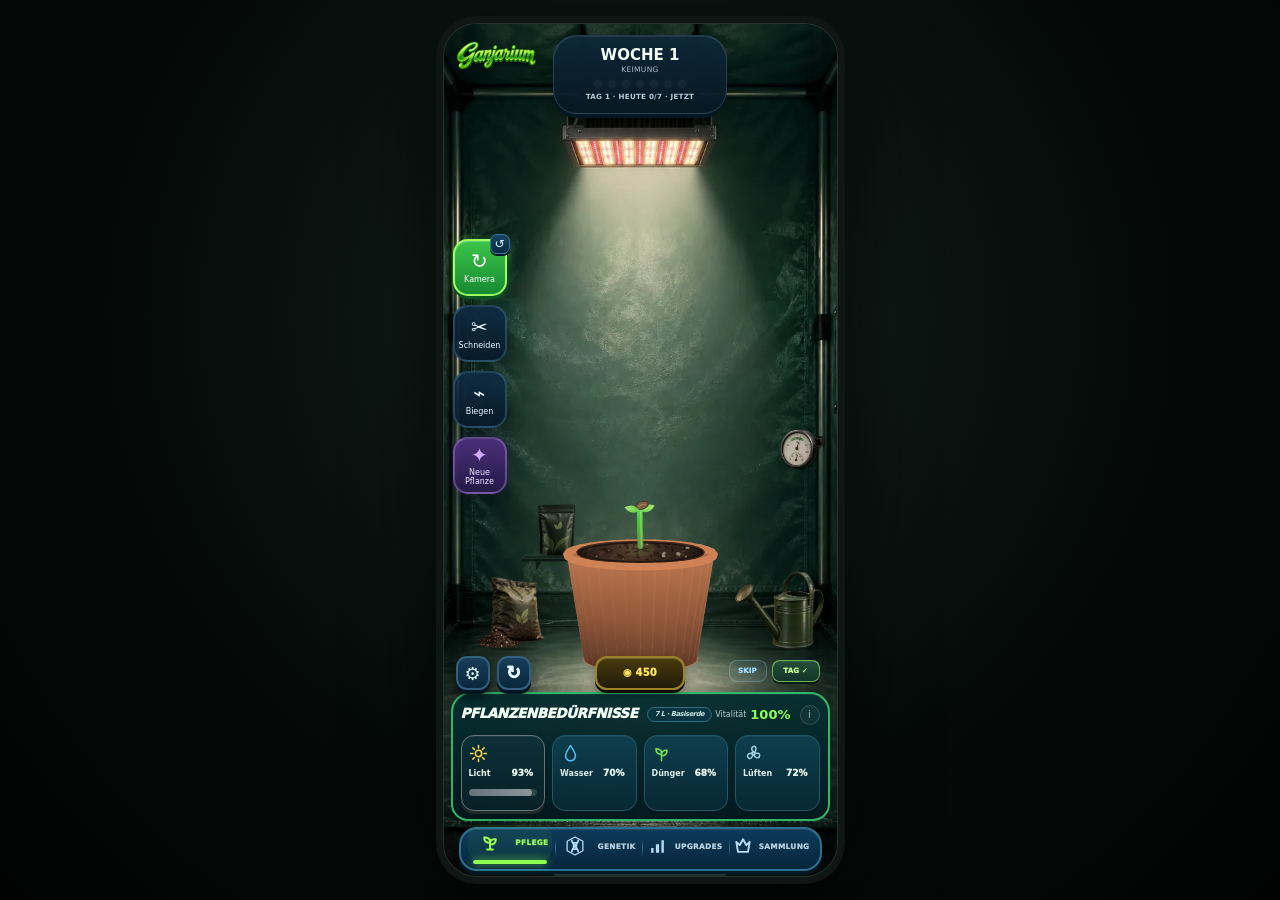
==== index.html @ fc4032ec "Add approved Ganjarium glow logo in upper-left HUD" ====
<!doctype html><html lang="de"><head><meta charset="utf-8"><meta name="viewport" content="width=device-width,initial-scale=1,user-scalable=no"><title>Ganjarium V105 Upgrade Store</title><style>
html,body{margin:0;width:100%;height:100%;overflow:hidden;background:#07100d;font-family:-apple-system,BlinkMacSystemFont,"SF Pro Display",sans-serif;color:#eef6ec;touch-action:none}#app{position:relative;width:100%;height:100%}canvas{display:block;width:100%;height:100%}.nav{position:absolute;top:10px;left:50%;transform:translateX(-50%);width:min(690px,92vw);padding:10px 14px 9px;border:1px solid rgba(210,240,210,.14);border-radius:15px;background:rgba(8,18,13,.86);backdrop-filter:blur(12px);z-index:12}.timeline-head{display:flex;align-items:baseline;justify-content:space-between;gap:12px;margin-bottom:4px}.timeline-head b{font-size:13px;color:#f0f7ef}.timeline-head span{font-size:10px;color:#9cab9e}.timeline-range{width:100%;accent-color:#66bb58;margin:0;height:20px}.phasebands{position:relative;height:18px;margin:0 3px}.phasebands span{position:absolute;transform:translateX(-50%);font-size:8px;color:#809083;white-space:nowrap;bottom:0}.phasebands span:first-child{transform:none}.phasebands span:last-child{transform:translateX(-100%)}.rot{position:absolute;right:12px;top:84px;padding:7px 10px;border-radius:12px;background:rgba(8,18,13,.74);border:1px solid rgba(210,240,210,.12);font-size:10px;color:#b8c5ba}.hint{position:absolute;top:84px;left:12px;font-size:10px;color:#86968a}.name{position:absolute;left:14px;top:112px}.name b{display:block;font-size:20px}.name span{font-size:9px;color:#8fa092;letter-spacing:.12em;text-transform:uppercase}.camnav{position:absolute;right:12px;top:116px;display:flex;flex-direction:column;gap:4px;padding:6px;border-radius:12px;background:rgba(8,18,13,.78);border:1px solid rgba(210,240,210,.12);backdrop-filter:blur(12px)}.camnav .row{display:flex;gap:4px}.camnav button{border:0;background:rgba(255,255,255,.06);color:#dbe8da;border-radius:8px;padding:6px 7px;font-size:9px;min-width:34px}.camnav button:hover{background:rgba(255,255,255,.10)}.tools{position:absolute;left:12px;bottom:14px;z-index:10;display:flex;gap:5px;padding:6px;border-radius:12px;background:rgba(8,18,13,.80);border:1px solid rgba(210,240,210,.12);backdrop-filter:blur(12px)}.tools button{border:0;background:rgba(255,255,255,.06);color:#dbe8da;border-radius:8px;padding:7px 9px;font-size:10px}.tools button.active{background:#66bb58;color:#fff}.tools button.danger{color:#efc4b3}.toolhint{position:absolute;left:12px;bottom:56px;z-index:9;color:#9aab9d;font-size:10px;background:rgba(8,18,13,.64);padding:6px 8px;border-radius:8px;pointer-events:none}

/* V8 CTA: match the chunky lime game button reference */
.care-main{
  overflow:visible!important;
  height:72px!important;
  border:3px solid #d8ff91!important;
  border-radius:32px!important;
  background:linear-gradient(180deg,#d8ff8d 0%,#aaff67 40%,#76f04d 100%)!important;
  box-shadow:0 5px 0 #258d36,0 8px 16px rgba(0,0,0,.30),0 0 22px rgba(127,255,79,.46),inset 0 3px 0 rgba(255,255,255,.72),inset 0 -3px 0 rgba(43,168,47,.20)!important;
  color:#0a2a18!important;
  display:flex!important;
  align-items:center!important;
  justify-content:center!important;
  gap:10px!important;
  padding:0 16px 0 12px!important;
  transform:translateY(0);
  animation:ctaGlow 2.4s ease-in-out infinite!important;
}
.care-main::before,.care-main::after{content:"";position:absolute;width:5px;height:15px;border-radius:4px;background:#c9ff70;box-shadow:0 0 8px rgba(178,255,105,.75);transform:rotate(-34deg)}
.care-main::before{left:7px;top:-13px}.care-main::after{right:5px;bottom:-13px}
.care-main .watering{
  display:flex!important;align-items:center!important;justify-content:center!important;
  width:48px!important;height:43px!important;margin:0!important;border-radius:0!important;
  background:transparent!important;box-shadow:none!important;color:#09271a!important;flex:0 0 48px!important;
}
.care-main .watering svg{display:block;width:46px;height:42px;fill:currentColor;filter:drop-shadow(0 1px 0 rgba(255,255,255,.18))}
.care-main .cta-label{
  flex:1;white-space:nowrap;text-align:center;
  font-family:"Arial Black","Arial Rounded MT Bold",system-ui,sans-serif;
  font-size:16px;font-weight:1000;font-style:italic;letter-spacing:-.65px;line-height:1;
  text-shadow:0 1px 0 rgba(255,255,255,.30);
}
.care-main .go{font-family:Arial,sans-serif;font-size:38px!important;font-weight:1000!important;line-height:1!important;margin:0!important;transform:translateY(-1px);flex:0 0 18px}
.care-main:active{transform:translateY(4px) scale(.985)!important;box-shadow:0 1px 0 #258d36,0 4px 10px rgba(0,0,0,.26),0 0 15px rgba(127,255,79,.38),inset 0 3px 0 rgba(255,255,255,.65)!important}
.care-main:disabled{filter:none!important;opacity:1!important}


/* V11: Wasser und Dünger sind selbst die Action-Kacheln. */
.need-card{font-family:inherit;color:inherit;text-align:left}
button.need-card{appearance:none;-webkit-appearance:none;width:100%;cursor:default}
.need-action-card{position:relative;transition:transform .1s ease,filter .15s ease,border-color .15s ease,box-shadow .15s ease}
.need-action-card.can-act{cursor:pointer;border-color:#aaff68!important;box-shadow:0 3px 0 #0a4d27,0 0 0 2px rgba(150,255,91,.24),0 0 19px rgba(118,255,72,.58),inset 0 1px 0 rgba(255,255,255,.14)!important;animation:needActionGlow 1.8s ease-in-out infinite}
.need-action-card.can-act .ni{filter:drop-shadow(0 0 6px rgba(171,255,105,.9))}
.need-action-card.can-act .status{color:#d7ffbd;font-weight:900}
.need-action-card.can-act:active{transform:translateY(2px) scale(.98);animation:none}
.need-action-card:not(.can-act){cursor:default}
.need-card .status{margin-top:8px!important}
@keyframes needActionGlow{50%{filter:brightness(1.08);box-shadow:0 3px 0 #0a4d27,0 0 0 2px rgba(164,255,105,.34),0 0 27px rgba(118,255,72,.78),inset 0 1px 0 rgba(255,255,255,.18)}}
@media (prefers-reduced-motion:reduce){.need-action-card.can-act{animation:none}}

/* V13: care consequences and visible stress states */
.need-action-card.need-warning{border-color:#f1c45c!important;box-shadow:0 3px 0 #704b12,0 0 0 2px rgba(255,199,74,.20),0 0 22px rgba(255,185,55,.42),inset 0 1px 0 rgba(255,255,255,.12)!important}
.need-action-card.need-danger{border-color:#ff7b5f!important;box-shadow:0 3px 0 #6f2419,0 0 0 2px rgba(255,103,75,.22),0 0 25px rgba(255,83,55,.50),inset 0 1px 0 rgba(255,255,255,.12)!important;animation:needDangerPulse 1.15s ease-in-out infinite}
.need-action-card.need-danger .status{color:#ffd0c7!important;font-weight:1000}
@keyframes needDangerPulse{50%{filter:brightness(1.09);box-shadow:0 3px 0 #6f2419,0 0 0 3px rgba(255,103,75,.27),0 0 32px rgba(255,83,55,.62),inset 0 1px 0 rgba(255,255,255,.15)}}
@media (prefers-reduced-motion:reduce){.need-action-card.need-danger{animation:none}}

/* V14: finite starter resources, dosing and overcare */
.need-action-card{cursor:pointer}
.need-action-card:not(.can-act){opacity:.94}
.need-action-card:not(.can-act):active{transform:scale(.985)}
.need-action-card.over-limit{border-color:rgba(255,174,80,.82)!important;box-shadow:0 0 0 2px rgba(255,151,64,.16),0 0 18px rgba(255,126,52,.24)!important}
.setup-chip{display:inline-flex;align-items:center;gap:4px;margin-left:5px;padding:2px 6px;border-radius:999px;border:1px solid rgba(169,214,187,.18);background:rgba(4,25,28,.62);color:#9bb9aa;font-size:7px;font-weight:800;white-space:nowrap}

</style>
<style id="mobileGameStyles">
:root{
  --safe-top:env(safe-area-inset-top,0px);--safe-bottom:env(safe-area-inset-bottom,0px);
  --ink:#061611;--panel:#08261f;--panel2:#0b3027;--line:rgba(162,241,179,.22);
  --lime:#93ff55;--lime2:#58dc50;--blue:#8ad9ff;--muted:#9bb8ab;--gold:#ffd74d;--danger:#ff6559;
}
.mobile-game-ui,.dev-drawer,.toast{display:none}
@media(min-width:0px){
  html,body{background:#07100d;overscroll-behavior:none} #app{height:100dvh;min-height:100dvh;isolation:isolate} canvas{height:100dvh!important;width:100vw!important}
  .nav,.rot,.hint,.name,.camnav,.tools,.toolhint,.game-hud,.mobile-sheet,.dev-toggle{display:none!important}
  .mobile-game-ui{display:block;position:absolute;inset:0;z-index:30;pointer-events:none;font-family:-apple-system,BlinkMacSystemFont,"SF Pro Display",system-ui,sans-serif;color:#f4fff6}
  .mobile-game-ui button{font:inherit;-webkit-tap-highlight-color:transparent;pointer-events:auto}
  .gf-logo{position:absolute;left:12px;top:calc(var(--safe-top) + 8px);width:148px;transform:rotate(-2deg);filter:drop-shadow(0 5px 8px rgba(0,0,0,.45));pointer-events:none}
  .gf-logo-main{font-size:25px;font-weight:1000;line-height:.82;letter-spacing:-1.5px;font-style:italic;color:white;-webkit-text-stroke:1.1px #12392b;text-shadow:0 2px 0 #12392b,0 4px 0 #061b13,2px 0 0 #061b13,-2px 0 0 #061b13}
  .gf-logo-main span{display:block;color:#7cff47;font-size:30px}.gf-logo-sub{font-weight:1000;font-size:14px;color:#7cff47;text-align:center;margin-top:5px;text-shadow:0 2px 0 #082219}
  .gear-btn{position:absolute;right:10px;top:calc(var(--safe-top) + 10px);width:38px;height:38px;border:0;background:transparent;color:#dff8ef;font-size:25px;filter:drop-shadow(0 3px 5px rgba(0,0,0,.45))}
  .day-console{position:absolute;top:calc(var(--safe-top) + 10px);left:50%;transform:translateX(-50%);width:170px;height:63px;border-radius:31px;background:linear-gradient(180deg,rgba(14,40,56,.96),rgba(7,25,35,.96));border:1px solid rgba(164,210,255,.18);box-shadow:0 10px 24px rgba(0,0,0,.34),inset 0 1px 0 rgba(255,255,255,.06);display:flex;align-items:center;justify-content:center;gap:5px;pointer-events:auto}
  .day-console .arrow{width:34px;height:34px;border:0;border-radius:50%;background:rgba(255,255,255,.065);color:#b8d6ea;font-size:28px;line-height:30px}.day-mid{text-align:center;min-width:82px}.day-mid b{font-size:18px;display:block;line-height:1.05}.day-mid span{display:block;font-size:10px;color:#a7bfd3;text-transform:uppercase;letter-spacing:.04em;margin-top:3px}.day-dots{display:flex;justify-content:center;gap:6px;margin-top:6px}.day-dots i{width:18px;height:7px;border-radius:7px;background:#3b4c5a;display:block}.day-dots i.active{background:var(--lime);box-shadow:0 0 10px rgba(147,255,85,.8)}
  .top-stats{position:absolute;right:10px;top:calc(var(--safe-top) + 80px);display:flex;gap:6px}.mini-stat{min-width:67px;height:45px;padding:5px 7px;border-radius:13px;border:1px solid rgba(135,190,255,.22);background:linear-gradient(180deg,rgba(18,43,70,.92),rgba(9,27,47,.92));box-shadow:0 8px 18px rgba(0,0,0,.27);text-align:center}.mini-stat small{display:block;color:#acc3dc;text-transform:uppercase;font-size:7px;letter-spacing:.04em}.mini-stat strong{display:block;font-size:15px;margin-top:1px}.mini-stat .bolt{color:#ffd948;margin-right:2px}.mini-stat .leafy{color:#83ff54;margin-right:2px}
  .mascot{position:absolute;left:8px;top:calc(var(--safe-top) + 96px);width:70px;height:70px;border-radius:50%;border:4px solid #d5f3ff;background:radial-gradient(circle at 45% 35%,#a5ff6d,#51b83e 64%,#245c29);box-shadow:0 5px 14px rgba(0,0,0,.38);display:flex;align-items:center;justify-content:center;font-size:42px;transform:rotate(-7deg);pointer-events:none}.speech{position:absolute;left:72px;top:calc(var(--safe-top) + 100px);max-width:118px;padding:10px 12px;border-radius:17px;background:#f7f7f5;color:#111;font-size:12px;font-weight:800;line-height:1.25;box-shadow:0 5px 13px rgba(0,0,0,.26);pointer-events:none}.speech:before{content:"";position:absolute;left:-9px;bottom:13px;border:10px solid transparent;border-right-color:#f7f7f5;border-left:0}
  .tool-rail{position:absolute;left:8px;top:calc(var(--safe-top) + 202px);display:flex;flex-direction:column;gap:8px}.rail-btn{width:66px;height:70px;border-radius:18px;border:1px solid rgba(132,205,255,.21);background:linear-gradient(180deg,rgba(16,44,68,.92),rgba(7,26,42,.92));color:#eef9ff;box-shadow:0 8px 18px rgba(0,0,0,.27);font-weight:750;font-size:10px}.rail-btn .ico{display:block;font-size:25px;line-height:1;margin-bottom:7px}.rail-btn.active{background:linear-gradient(180deg,#79f842,#1d8d2f);border-color:#bfff7d;box-shadow:0 0 0 3px rgba(166,255,87,.18),0 0 22px rgba(86,255,67,.55),inset 0 1px 0 rgba(255,255,255,.24);color:white}.quick-plant-btn{height:62px!important;border-color:rgba(201,160,255,.34)!important;background:linear-gradient(180deg,rgba(78,48,124,.95),rgba(39,25,74,.96))!important;color:#f0e5ff!important;font-size:8.5px!important;line-height:1.05!important;box-shadow:0 7px 16px rgba(0,0,0,.28),0 0 14px rgba(151,91,255,.13)!important}.quick-plant-btn .ico{font-size:21px!important;margin-bottom:5px!important;color:#cfa9ff}.quick-plant-btn:active{transform:translateY(2px) scale(.98);filter:brightness(1.08)}
  .right-tools{position:absolute;right:10px;top:calc(var(--safe-top) + 315px);display:flex;flex-direction:column;align-items:center;gap:13px}.round-camera{width:43px;height:43px;border-radius:13px;border:1px solid rgba(150,213,255,.25);background:linear-gradient(180deg,rgba(20,55,78,.94),rgba(8,29,44,.94));color:#d9f4ff;font-size:20px;box-shadow:0 6px 14px rgba(0,0,0,.25)}.details-btn{width:72px;height:74px;border-radius:18px;border:2px solid #a677ff;background:linear-gradient(180deg,#713ee9,#4822a6);box-shadow:0 0 18px rgba(137,76,255,.6),inset 0 1px 0 rgba(255,255,255,.25);color:white;font-size:9px;line-height:1.08;font-weight:850}.details-btn span{display:block;font-size:26px;margin-bottom:4px;color:#ffe24e}
  .bottom-wrap{position:absolute;left:6px;right:6px;bottom:calc(var(--safe-bottom) + 4px);pointer-events:auto}
  .tabs{display:grid;grid-template-columns:repeat(4,1fr);height:55px;margin:0 10px -8px;border-radius:19px 19px 0 0;overflow:hidden;background:linear-gradient(180deg,#12375d,#092742);border:1px solid rgba(137,195,255,.18);position:relative;z-index:2}.tab{border:0;background:transparent;color:#b9cbea;font-weight:800;font-size:8px;letter-spacing:.02em}.tab .ico{display:block;font-size:18px;margin-bottom:3px}.tab.active{background:linear-gradient(180deg,#a3ff69,#64e451);color:#08180a;box-shadow:inset 0 0 0 2px rgba(231,255,200,.7),0 0 18px rgba(116,255,76,.28)}.tab.alert:after{content:"!";position:absolute;margin:-8px 0 0 -3px;width:18px;height:18px;border-radius:50%;background:#ff5d4d;color:white;font-size:12px;line-height:18px;border:2px solid #ffd7cc}
  .needs-panel{border-radius:24px 24px 18px 18px;background:linear-gradient(180deg,rgba(6,39,42,.97),rgba(4,23,28,.985));border:1px solid rgba(85,222,145,.22);box-shadow:0 -8px 30px rgba(0,0,0,.36),inset 0 1px 0 rgba(255,255,255,.04);padding:16px 10px 10px}.needs-head{display:flex;justify-content:space-between;align-items:center;margin-bottom:10px}.needs-head h2{font-size:18px;margin:0;font-style:italic;font-weight:950;letter-spacing:-.6px}.vitality{font-size:12px;color:#bad7ca}.vitality strong{color:#9aff5e;font-size:15px}.info-dot{display:inline-flex;width:22px;height:22px;border-radius:50%;align-items:center;justify-content:center;border:1px solid rgba(177,213,228,.18);background:rgba(255,255,255,.04);margin-left:5px;color:#94b1bc}
  .needs-grid-new{display:grid;grid-template-columns:repeat(4,1fr);gap:6px}.need-card{min-width:0;height:76px;border-radius:13px;padding:8px 7px;background:linear-gradient(180deg,rgba(13,52,64,.92),rgba(7,31,39,.92));border:1px solid rgba(125,187,207,.17);box-shadow:0 5px 11px rgba(0,0,0,.16)}.need-card .top{display:flex;align-items:center;gap:3px}.need-card .ni{font-size:19px}.need-card .nn{font-size:9px;color:#ecf9f4;white-space:nowrap}.need-card .np{font-size:11px;font-weight:850;margin-left:auto}.need-card .bar{height:7px;border-radius:10px;background:#334951;margin-top:8px;overflow:hidden}.need-card .fill{height:100%;border-radius:10px;background:linear-gradient(90deg,#76e64f,#a2ff66)}.need-card .status{font-size:8px;color:#9cb6ba;margin-top:5px}
  .care-line{display:grid;grid-template-columns:1fr 108px;gap:8px;margin-top:11px}.care-main{height:65px;border-radius:30px;border:2px solid rgba(195,255,139,.72);background:linear-gradient(180deg,#bcff76,#78ef52);box-shadow:0 0 0 4px rgba(85,213,57,.12),0 8px 19px rgba(55,201,45,.28),inset 0 2px 0 rgba(255,255,255,.55);color:#08210f;font-size:18px;font-weight:1000;font-style:italic;letter-spacing:-.5px}.care-main .watering{font-size:25px;margin-right:8px}.care-main .go{font-size:28px;margin-left:9px}.next-card{height:65px;border:1px solid rgba(139,193,238,.20);border-radius:15px;background:linear-gradient(180deg,rgba(11,43,67,.94),rgba(6,29,48,.94));padding:8px 8px;text-align:left}.next-card small{display:block;color:#a7bfd4;text-transform:uppercase;font-size:7px;line-height:1.12}.next-card strong{display:block;color:#b5ff67;font-size:15px;margin-top:2px}.next-card span{display:block;color:#9fb2c5;font-size:7px;margin-top:2px}
  .care-drawer{display:none;margin-top:8px;padding:8px;border-radius:16px;background:rgba(3,18,20,.96);border:1px solid rgba(110,213,154,.16)}.care-drawer.open{display:block}.care-actions{display:grid;grid-template-columns:1fr 1fr;gap:7px}.care-action{height:46px;border-radius:13px;border:1px solid rgba(255,255,255,.08);background:rgba(255,255,255,.055);color:white;text-align:left;padding:7px 9px}.care-action strong{display:block;font-size:11px}.care-action small{font-size:8px;color:#a3b7ad}.turn-action{grid-column:1/-1;height:44px;border:0;border-radius:13px;background:linear-gradient(180deg,#88ef61,#51bb47);color:#08200d;font-weight:900}.turn-action:disabled{filter:grayscale(1);opacity:.45}.care-close{margin-top:6px;width:100%;height:28px;border:0;background:transparent;color:#87a399;font-size:9px}
  .dev-drawer{position:absolute;z-index:60;display:none;left:12px;right:12px;top:calc(var(--safe-top) + 58px);border:1px solid rgba(232,182,91,.22);border-radius:15px;background:rgba(14,22,16,.97);backdrop-filter:blur(18px);padding:10px;pointer-events:auto}.dev-drawer.open{display:block}.dev-head{display:flex;justify-content:space-between;align-items:center;margin-bottom:8px}.dev-head strong{font-size:11px;color:#e9c782}.dev-head button{border:0;background:none;color:#8d9d90;font-size:14px}.dev-grid{display:grid;grid-template-columns:1fr 1fr;gap:6px}.dev-grid button{height:36px;border-radius:10px;border:1px solid rgba(255,255,255,.07);background:rgba(255,255,255,.045);color:#c7d3c8;font-size:9px}.dev-grid button.on{border-color:rgba(232,182,91,.40);background:rgba(232,182,91,.12);color:#f1d59b}
  .toast{display:block;position:absolute;z-index:80;left:50%;bottom:calc(var(--safe-bottom) + 284px);transform:translate(-50%,12px);min-width:180px;max-width:86vw;padding:9px 12px;border-radius:12px;background:rgba(4,10,7,.94);border:1px solid rgba(255,255,255,.09);color:#dce8dc;font-size:10px;text-align:center;opacity:0;pointer-events:none;transition:.2s}.toast.show{opacity:1;transform:translate(-50%,0)}
}
@media(max-width:370px){.gf-logo{width:132px}.day-console{width:155px}.tool-rail{top:calc(var(--safe-top) + 190px)}.rail-btn{width:60px;height:64px}.needs-head h2{font-size:16px}.care-main{font-size:16px}.needs-grid-new{gap:4px}.need-card{padding:7px 5px}.need-card .nn{font-size:8px}}
</style>
<style id="uiIterationOverrides">
@media(max-width:600px){
  .gf-logo{left:10px;top:calc(var(--safe-top) + 7px);width:122px}
  .gf-logo-main{font-size:21px;line-height:.82}.gf-logo-main span{font-size:26px}.gf-logo-sub{font-size:12px;margin-top:4px}
  .day-console{top:calc(var(--safe-top) + 8px);width:156px;height:58px;border-radius:27px}
  .day-console .arrow{width:30px;height:30px;font-size:24px}.day-mid{min-width:78px}.day-mid b{font-size:17px}.day-mid span{font-size:9px}.day-dots{margin-top:5px;gap:5px}.day-dots i{width:14px;height:6px}
  .gear-btn{right:8px;top:calc(var(--safe-top) + 7px);width:34px;height:34px;font-size:21px}
  .top-stats{right:8px;top:calc(var(--safe-top) + 70px);gap:5px}.mini-stat{min-width:62px;height:42px;border-radius:12px;padding:5px 6px}.mini-stat strong{font-size:14px}
  .mascot{left:7px;top:calc(var(--safe-top) + 91px);width:62px;height:62px;font-size:36px;border-width:3px}
  .speech{left:66px;top:calc(var(--safe-top) + 96px);max-width:112px;padding:8px 10px;font-size:11px;border-radius:15px}
}

@media(max-width:600px){
  .bottom-wrap{left:5px;right:5px;bottom:calc(var(--safe-bottom) + 3px)}
  .tabs{height:50px;margin:0 8px -7px;border-radius:18px 18px 0 0;box-shadow:0 -8px 20px rgba(0,0,0,.16)}
  .tab{font-size:7.5px}.tab .ico{font-size:17px}
  .needs-panel{padding:14px 9px 9px;border-radius:22px 22px 18px 18px;background:linear-gradient(180deg,rgba(5,37,39,.965),rgba(4,21,26,.99));box-shadow:0 -10px 32px rgba(0,0,0,.42),inset 0 1px 0 rgba(255,255,255,.04)}
  .needs-head{margin-bottom:8px}.needs-head h2{font-size:16px}.vitality{font-size:11px}.vitality strong{font-size:14px}
  .needs-grid-new{gap:5px}.need-card{height:70px;padding:7px 6px;border-radius:12px;background:linear-gradient(180deg,rgba(13,48,57,.90),rgba(8,33,39,.95));border:1px solid rgba(116,211,180,.14)}
  .need-card .top{gap:2px}.need-card .ni{font-size:17px}.need-card .nn{font-size:8px}.need-card .np{font-size:9px}.need-card .status{font-size:7.5px}
  .care-line{gap:7px;margin-top:9px}.care-main{height:62px;border-radius:30px;font-size:15px;letter-spacing:.01em;box-shadow:0 8px 18px rgba(0,0,0,.24),0 0 18px rgba(121,255,71,.18),inset 0 2px 0 rgba(255,255,255,.5)}
  .care-main .watering{font-size:22px}.care-main .go{font-size:28px}.next-card{width:101px;height:62px;border-radius:14px;padding:8px 9px}.next-card small{font-size:7px}.next-card strong{font-size:13px}.next-card span{font-size:7px}
}

@media(max-width:600px){
  .tool-rail{left:7px;top:calc(var(--safe-top) + 195px);gap:7px}.rail-btn{width:61px;height:65px;border-radius:17px;font-size:9px}.rail-btn .ico{font-size:23px;margin-bottom:6px}.rail-btn.active{box-shadow:0 0 0 2px rgba(166,255,87,.18),0 0 18px rgba(86,255,67,.48),inset 0 1px 0 rgba(255,255,255,.24)}
  .right-tools{right:8px;top:calc(var(--safe-top) + 307px);gap:10px}.round-camera{width:40px;height:40px;border-radius:12px}.details-btn{width:66px;height:68px;border-radius:17px;font-size:8px}.details-btn span{font-size:23px}
  .speech{box-shadow:0 6px 18px rgba(0,0,0,.32);border:1px solid rgba(255,255,255,.7)}
  .mascot{box-shadow:0 7px 18px rgba(0,0,0,.35),0 0 0 2px rgba(81,255,75,.13)}
  .mini-stat{backdrop-filter:blur(12px);box-shadow:0 8px 18px rgba(0,0,0,.28),inset 0 1px 0 rgba(255,255,255,.05)}
}

@media(max-width:600px){
  .mobile-game-ui:before{content:"";position:absolute;inset:0;pointer-events:none;background:linear-gradient(180deg,rgba(2,12,9,.28) 0,rgba(2,12,9,0) 25%,rgba(2,12,9,0) 58%,rgba(0,10,9,.10) 70%,rgba(0,8,8,.38) 100%);z-index:-1}
  .day-console,.mini-stat,.rail-btn,.round-camera,.details-btn,.tabs,.needs-panel{backdrop-filter:blur(14px) saturate(1.1)}
  .care-main{background:linear-gradient(180deg,#baff76 0%,#86f357 42%,#65dc45 100%);border:2px solid rgba(219,255,185,.75);color:#09200b;text-shadow:0 1px 0 rgba(255,255,255,.28)}
  .care-main:active,.rail-btn:active,.tab:active{transform:scale(.97)}
  .tab,.rail-btn,.round-camera,.details-btn,.care-main{transition:transform .09s ease,filter .12s ease,background .15s ease}
  .need-card .bar{height:6px;border-radius:8px;background:rgba(255,255,255,.12);overflow:hidden}.need-card .fill{border-radius:8px;box-shadow:0 0 7px rgba(116,255,83,.28)}
}

@media(max-width:600px){
  .gf-logo{width:118px;top:calc(var(--safe-top) + 9px)}
  .day-console{width:150px;height:56px}
  .top-stats{top:calc(var(--safe-top) + 67px)}
  .mascot{top:calc(var(--safe-top) + 88px);width:58px;height:58px;font-size:34px}.speech{left:61px;top:calc(var(--safe-top) + 92px);max-width:108px;padding:8px 9px;font-size:10.5px}
  .tool-rail{top:calc(var(--safe-top) + 188px)}.rail-btn{width:59px;height:62px;border-radius:16px}
  .right-tools{top:calc(var(--safe-top) + 300px)}
  .bottom-wrap{left:4px;right:4px;bottom:calc(var(--safe-bottom) + 2px)}
  .tabs{margin:0 7px -7px;height:48px}.tab.active{box-shadow:inset 0 0 0 2px rgba(231,255,200,.62),0 0 16px rgba(116,255,76,.20)}
  .needs-panel{padding:13px 8px 8px}.needs-head h2{font-size:15.5px;letter-spacing:-.45px}.info-dot{width:20px;height:20px}
  .need-card{height:67px}.need-card .ni{font-size:16px}.need-card .nn{font-size:7.5px}.need-card .np{font-size:8.5px}.need-card .status{font-size:7px;margin-top:3px}
  .care-main{height:60px;font-size:14px}.next-card{height:60px;width:98px}
  .needs-panel:after{content:"";position:absolute;left:50%;bottom:3px;transform:translateX(-50%);width:44px;height:3px;border-radius:3px;background:rgba(255,255,255,.14)}
  .needs-panel{position:relative}
}
</style>
<style id="gameifiedV4Overrides">
@media(max-width:600px){
  :root{--game-lime:#91ff50;--game-green:#2bc949;--game-blue:#123b60;--game-deep:#061c2c;--game-stroke:#5ea6d9}
  .mobile-game-ui{font-family:"Arial Rounded MT Bold",-apple-system,BlinkMacSystemFont,"SF Pro Rounded",system-ui,sans-serif}
  .mobile-game-ui:after{content:"";position:absolute;inset:0;pointer-events:none;background:radial-gradient(circle at 50% 40%,transparent 0 44%,rgba(0,0,0,.08) 64%,rgba(0,0,0,.30) 100%);z-index:-1}
  .gf-logo{left:10px;top:calc(var(--safe-top) + 7px);width:112px;transform:rotate(-3deg) scale(1.03);filter:drop-shadow(0 4px 0 #071d13) drop-shadow(0 7px 10px rgba(0,0,0,.45))}
  .gf-logo:before,.gf-logo:after{content:"";position:absolute;width:18px;height:34px;background:linear-gradient(#aaff62,#2dba42);border:2px solid #123c26;border-radius:100% 0 100% 0;z-index:-1}.gf-logo:before{left:-5px;top:21px;transform:rotate(-42deg)}.gf-logo:after{right:-3px;top:26px;transform:scaleX(-1) rotate(-42deg)}
  .gf-logo-main{font-size:25px;line-height:.77;letter-spacing:-2px;-webkit-text-stroke:1.8px #08291b;text-shadow:0 2px 0 #0a4c25,0 4px 0 #061b13,2px 0 0 #061b13,-2px 0 0 #061b13;font-style:italic;transform:skew(-4deg)}
  .gf-logo-main span{font-size:30px;color:#83ff42;text-shadow:0 2px 0 #169f3a,0 4px 0 #075527,2px 0 0 #062a17,-2px 0 0 #062a17}.gf-logo-sub{font-size:14px;margin-top:4px;color:#7dff49;-webkit-text-stroke:.5px #12351d}
  .gear-btn{right:7px;top:calc(var(--safe-top) + 7px);width:42px;height:42px;border-radius:13px;background:linear-gradient(#153d58,#08283d);border:2px solid #2f6688;box-shadow:0 4px 0 #041622,0 7px 12px rgba(0,0,0,.4);font-size:22px}
  .day-console{top:calc(var(--safe-top) + 8px);width:154px;height:61px;border:2px solid #315c78;border-radius:31px;background:linear-gradient(#173c56,#0a2538 60%,#071d2d);box-shadow:0 5px 0 #03131e,0 10px 18px rgba(0,0,0,.34),inset 0 2px 0 rgba(255,255,255,.10)}
  .day-console .arrow{width:35px;height:35px;border:2px solid #315c78;background:linear-gradient(#234d69,#102e43);box-shadow:inset 0 1px 0 rgba(255,255,255,.12);font-weight:900}.day-mid b{font-size:17px;font-weight:1000;text-shadow:0 2px 0 rgba(0,0,0,.55)}.day-mid span{font-size:9px;font-weight:900;color:#a8c7dc}.day-dots{margin-top:5px}.day-dots i{width:17px;height:8px;background:#435767;border:1px solid #1d3445}.day-dots i.active{background:#a2ff56;border-color:#d8ff9b;box-shadow:0 0 10px #73ff44}
  .top-stats{right:7px;top:calc(var(--safe-top) + 58px);gap:5px}.mini-stat{min-width:65px;height:48px;border-radius:14px;border:2px solid #2e6289;background:linear-gradient(#173d64,#0a2745 65%,#071d34);box-shadow:0 4px 0 #041525,0 8px 13px rgba(0,0,0,.32),inset 0 1px 0 rgba(255,255,255,.10)}.mini-stat small{font-size:7px;font-weight:900}.mini-stat strong{font-size:16px;font-weight:1000;text-shadow:0 2px 0 #020b10}.mini-stat .bolt{font-size:15px}.mini-stat .leafy{font-size:15px;color:#7cff48}
  .mascot{left:8px;top:calc(var(--safe-top) + 93px);width:66px;height:66px;padding:3px;border:4px solid white;background:linear-gradient(#8dff54,#32a63d);box-shadow:0 4px 0 #0a4023,0 8px 15px rgba(0,0,0,.38),0 0 0 2px #2a8f53;overflow:visible}.mascot svg{width:64px;height:64px;transform:rotate(5deg)}
  .speech{left:68px;top:calc(var(--safe-top) + 96px);max-width:116px;padding:10px 11px;border-radius:18px;font-size:10.5px;font-weight:950;border:2px solid #d9d9d2;box-shadow:0 4px 0 rgba(0,0,0,.18),0 7px 15px rgba(0,0,0,.25)}
  .tool-rail{left:8px;top:calc(var(--safe-top) + 190px);gap:10px}.rail-btn{width:64px;height:67px;border-radius:18px;border:2px solid #2d6387;background:linear-gradient(#153c5b,#092942 65%,#071f34);box-shadow:0 4px 0 #031623,0 8px 14px rgba(0,0,0,.30),inset 0 1px 0 rgba(255,255,255,.08);font-size:10px;font-weight:950}.rail-btn .ico{font-size:25px;margin-bottom:6px}.rail-btn.active{border:3px solid #c8ff7a;background:linear-gradient(#7efc4d,#31c741 62%,#169832);box-shadow:0 4px 0 #0b5b22,0 0 0 2px rgba(173,255,102,.30),0 0 22px rgba(91,255,68,.70),inset 0 2px 0 rgba(255,255,255,.38)}
  .right-tools{right:8px;top:calc(var(--safe-top) + 325px);gap:13px}.round-camera{width:44px;height:44px;border-radius:13px;border:2px solid #39759c;background:linear-gradient(#174562,#092a41);box-shadow:0 4px 0 #041725,0 7px 13px rgba(0,0,0,.32)}.details-btn{width:76px;height:76px;border-radius:19px;border:3px solid #b88aff;background:linear-gradient(#8a54ff,#6031df 58%,#3e1f9f);box-shadow:0 4px 0 #2d116d,0 0 0 2px rgba(169,110,255,.25),0 0 22px rgba(139,71,255,.72),inset 0 2px 0 rgba(255,255,255,.25);font-size:9px;font-weight:1000}.details-btn span{font-size:28px;filter:drop-shadow(0 2px 0 #9b7310)}
  .bottom-wrap{left:5px;right:5px;bottom:calc(var(--safe-bottom) + 3px)}
  .tabs{height:57px;margin:0 7px -6px;border:2px solid #2d6a8c;border-bottom:0;border-radius:21px 21px 0 0;background:linear-gradient(#16476f,#0b3152 65%,#08253f);box-shadow:0 -4px 16px rgba(0,0,0,.20);overflow:visible}.tab{position:relative;border-right:1px solid rgba(137,199,238,.18);font-size:9px;font-weight:1000;text-shadow:0 1px 0 #020b12}.tab .ico{font-size:19px}.tab.active{margin:-5px -1px -1px;border:3px solid #c7ff83;border-radius:20px 20px 7px 7px;background:linear-gradient(#baff77,#6cf154 60%,#42d843);color:#09220e;box-shadow:0 4px 0 #188331,0 0 20px rgba(110,255,70,.58),inset 0 2px 0 rgba(255,255,255,.55);text-shadow:none;z-index:2}.tab.alert:after{top:4px;right:7px;margin:0;width:19px;height:19px;line-height:19px;box-shadow:0 2px 0 #a62e26}
  .needs-panel{border:3px solid #2e9c62;border-radius:25px 25px 20px 20px;padding:15px 10px 10px;background:linear-gradient(#073f3e,#062c31 48%,#041f28);box-shadow:0 -4px 0 #0b5a3d,0 -10px 30px rgba(0,0,0,.35),inset 0 2px 0 rgba(140,255,178,.12)}.needs-head{margin-bottom:10px}.needs-head h2{font-family:"Arial Black","Arial Rounded MT Bold",sans-serif;font-size:17px;font-style:italic;font-weight:1000;letter-spacing:-.7px;text-shadow:0 2px 0 #001512}.vitality{font-weight:800}.vitality strong{font-size:15px;text-shadow:0 0 9px rgba(145,255,80,.45)}
  .needs-grid-new{gap:7px}.need-card{height:76px;border:2px solid #1f5b6a;border-radius:14px;padding:8px 7px;background:linear-gradient(#104353,#082e3c 68%,#062531);box-shadow:0 3px 0 #031923,0 6px 11px rgba(0,0,0,.18),inset 0 1px 0 rgba(255,255,255,.07)}.need-card .top{align-items:center}.need-card .ni{font-size:19px;filter:drop-shadow(0 2px 0 rgba(0,0,0,.35))}.need-card .nn{font-size:8px;font-weight:900}.need-card .np{font-size:9px;font-weight:1000}.need-card .bar{height:8px;margin-top:8px;background:#253f4a;border:1px solid #122a33}.need-card .fill{background:linear-gradient(90deg,#63e943,#a6ff63);box-shadow:0 0 9px rgba(117,255,75,.42)}.need-card .status{font-size:7px;font-weight:700;color:#a9c8bf}
  .care-line{gap:8px;margin-top:11px}.care-main{height:72px;border:4px solid #cfff86;border-radius:35px;background:linear-gradient(#caff7d,#8cff5d 45%,#59e947 100%);box-shadow:0 5px 0 #168733,0 0 0 3px rgba(77,227,61,.25),0 0 25px rgba(111,255,73,.50),inset 0 3px 0 rgba(255,255,255,.55);font-family:"Arial Black","Arial Rounded MT Bold",sans-serif;font-size:17px;font-style:italic;font-weight:1000;color:#06220d;text-shadow:0 1px 0 rgba(255,255,255,.35)}.care-main .watering{font-size:27px}.care-main .go{font-size:34px;font-style:normal}.next-card{height:72px;width:103px;border:2px solid #2e6689;border-radius:16px;background:linear-gradient(#123d60,#082c4b);box-shadow:0 4px 0 #031725,0 7px 12px rgba(0,0,0,.25)}.next-card small{font-size:8px;font-weight:900}.next-card strong{font-size:17px;color:#a0ff5c}.next-card span{font-size:7.5px}
}
</style>

<style id="mobileGameV6Overrides">
/* Fixed iPhone 16 demo frame on desktop and mobile */
html,body{min-width:100%;min-height:100%;display:flex;align-items:center;justify-content:center;background:radial-gradient(circle at 50% 35%,#12231d 0,#050a08 58%,#010302 100%)}
#app{position:relative!important;width:min(393px,100vw)!important;height:min(852px,100dvh)!important;min-height:0!important;max-width:393px;max-height:852px;overflow:hidden;isolation:isolate;background:#07100d;box-shadow:0 28px 90px rgba(0,0,0,.72)}
#app > canvas#c{width:100%!important;height:100%!important}
@media(min-width:430px) and (min-height:890px){#app{border-radius:34px;border:1px solid rgba(185,235,206,.16);box-shadow:0 0 0 7px #101613,0 28px 90px rgba(0,0,0,.72)}}
.top-actions{position:absolute;right:8px;top:calc(var(--safe-top) + 8px);display:flex;gap:6px;pointer-events:auto;z-index:4}.top-actions .gear-btn{position:static;width:38px;height:38px;border-radius:12px;border:2px solid #315f7d;background:linear-gradient(#173d58,#09283d);box-shadow:0 4px 0 #031522,0 7px 12px rgba(0,0,0,.28);font-size:21px}.photo-top-btn{width:38px;height:38px;border-radius:12px;border:2px solid #315f7d;background:linear-gradient(#173d58,#09283d);box-shadow:0 4px 0 #031522,0 7px 12px rgba(0,0,0,.28);color:#e9f8ff;font-size:18px}
.day-console{top:calc(var(--safe-top) + 7px);width:158px;height:72px;padding-bottom:4px}.day-console .arrow{flex:0 0 auto}.day-mid{min-width:82px}.day-mid b{font-size:16px}.day-mid span{font-size:8px;margin-top:2px}.day-dots{gap:3px;margin-top:5px}.day-dots i{width:8px;height:7px;border-radius:50%;border:1px solid #203a4b;background:#415364}.day-dots i.done{background:#9cff54;border-color:#d4ff9e;box-shadow:0 0 8px rgba(132,255,79,.82)}.day-dots i.pending{background:#253541;border-color:#172a36;box-shadow:none}.turn-dot-label{display:block;margin-top:2px;color:#7797aa;font-size:6px;font-weight:900;letter-spacing:.08em;text-transform:uppercase;line-height:1}
.top-stats{top:calc(var(--safe-top) + 86px)}
.admin-skip{display:inline-block;margin-top:3px;padding:1px 5px;border:1px solid rgba(159,217,255,.28);border-radius:7px;background:rgba(159,217,255,.06);color:#9fd9ff;font-size:7px;font-weight:900;text-decoration:none;text-transform:uppercase;line-height:14px}.admin-skip:active{transform:translateY(1px);background:rgba(159,217,255,.14)}
.tool-rail{left:6px;top:calc(var(--safe-top) + 190px);gap:9px}.rail-btn{width:62px;height:64px;padding:5px 2px;border-radius:16px;font-size:9px;line-height:1.02;white-space:normal;overflow:hidden}.rail-btn .ico{font-size:23px;margin-bottom:4px}.rail-btn[data-mobile-tool="prune"]{font-size:8.5px}
.needs-panel{padding-top:12px}.needs-head{margin-bottom:7px}.needs-grid-new{gap:5px}.need-card{height:91px!important;padding:7px 5px!important}.need-card .bar{margin-top:6px!important}.quick-care{display:block;width:100%;height:20px;margin-top:5px;border:1px solid rgba(204,255,155,.55);border-radius:7px;background:linear-gradient(#9bff5d,#52cf3f);color:#09200d;font-size:7px;font-weight:1000;box-shadow:0 2px 0 #177d2b,inset 0 1px 0 rgba(255,255,255,.45)}.quick-care:active{transform:translateY(1px);box-shadow:0 1px 0 #177d2b}.quick-care-spacer{height:25px}.need-card .status{margin-top:4px!important}
.care-line{grid-template-columns:1fr 98px;gap:7px;margin-top:9px}.care-main{position:relative;height:68px!important;border-width:4px!important;border-radius:34px!important;background:linear-gradient(180deg,#e0ff88 0%,#a9ff5f 35%,#62ec42 72%,#39c938 100%)!important;box-shadow:0 6px 0 #11812c,0 0 0 3px rgba(103,255,70,.28),0 0 30px rgba(112,255,72,.58),inset 0 3px 0 rgba(255,255,255,.72)!important;font-size:15px!important;letter-spacing:-.35px!important;animation:ctaGlow 2.4s ease-in-out infinite}.care-main .watering{display:inline-flex;align-items:center;justify-content:center;width:31px;height:31px;margin-right:5px;border-radius:50%;background:#092b17;color:#9fff64;font-size:20px!important;font-style:normal;box-shadow:inset 0 0 0 2px rgba(163,255,108,.32)}.care-main .go{font-size:31px!important;margin-left:5px}.care-main:disabled{filter:none;opacity:1;animation:none;cursor:default}.care-main.waiting{background:linear-gradient(180deg,#9da4a8 0%,#747d82 38%,#515a60 72%,#3e464b 100%)!important;border-color:#c5cbce!important;color:#172027!important;box-shadow:0 6px 0 #252c30,0 0 0 3px rgba(180,190,194,.16),inset 0 3px 0 rgba(255,255,255,.38)!important}.care-main.waiting .watering{background:#30383d;color:#c8d0d3;box-shadow:inset 0 0 0 2px rgba(255,255,255,.10)}.care-main.waiting .go{opacity:.35}@keyframes ctaGlow{50%{filter:brightness(1.06);box-shadow:0 6px 0 #11812c,0 0 0 3px rgba(103,255,70,.34),0 0 38px rgba(112,255,72,.72),inset 0 3px 0 rgba(255,255,255,.76)}}
.next-card{width:98px!important;height:68px!important;padding:7px 7px!important}.next-card strong{font-size:14px!important}.next-card span{font-size:6.8px!important}
.care-drawer{display:none!important}.right-tools,.details-btn{display:none!important}

.demo-skip-row{display:flex;align-items:center;gap:4px;margin-top:3px}
.demo-skip-row .admin-skip{margin-top:0;flex:1;min-width:0}
.admin-day-skip{display:inline-flex;align-items:center;justify-content:center;width:25px;height:18px;padding:0;border:1px solid rgba(167,255,112,.42);border-radius:7px;background:linear-gradient(#244f3a,#123427);color:#baff7c;font-size:11px;line-height:16px;box-shadow:0 2px 0 rgba(2,17,10,.7),inset 0 1px 0 rgba(255,255,255,.08)}
.admin-day-skip:active{transform:translateY(1px);box-shadow:0 1px 0 rgba(2,17,10,.7);background:linear-gradient(#2e6447,#17422f)}
</style>

<style id="v15MilestoneStyles">
.game-panel{display:none;height:258px;box-sizing:border-box;border:3px solid #2e9c62;border-radius:25px 25px 20px 20px;padding:13px 10px 10px;background:linear-gradient(#073f3e,#062c31 48%,#041f28);box-shadow:0 -4px 0 #0b5a3d,0 -10px 30px rgba(0,0,0,.35),inset 0 2px 0 rgba(140,255,178,.12);overflow:hidden}.game-panel.active{display:block}.needs-panel.game-panel{display:none}.needs-panel.game-panel.active{display:block}.panel-head{display:flex;align-items:center;justify-content:space-between;gap:8px;margin-bottom:9px}.panel-head h2{margin:0;font-family:"Arial Black","Arial Rounded MT Bold",sans-serif;font-size:16px;font-style:italic;letter-spacing:-.6px}.coin-pill{display:inline-flex;align-items:center;gap:4px;padding:5px 8px;border-radius:999px;border:1px solid #806e22;background:linear-gradient(#443a12,#28230d);color:#ffe45c;font-size:10px;font-weight:1000;box-shadow:0 2px 0 #100e05}.panel-sub{margin:-4px 0 8px;color:#8fb5aa;font-size:8px;line-height:1.25}.upgrade-grid{display:grid;grid-template-columns:1fr 1fr;gap:6px;height:198px;overflow:auto;padding:1px 1px 5px;scrollbar-width:none}.upgrade-grid::-webkit-scrollbar,.jar-list::-webkit-scrollbar{display:none}.upgrade-card{min-height:76px;padding:7px;border:1px solid #275b67;border-radius:13px;background:linear-gradient(#104354,#082e3d);color:#eefcff;text-align:left;box-shadow:0 3px 0 #031923}.upgrade-card.equipped{border-color:#8dff58;box-shadow:0 3px 0 #155e29,0 0 15px rgba(119,255,75,.22)}.upgrade-card.locked{opacity:.48}.upgrade-top{display:flex;align-items:center;gap:6px}.upgrade-ico{font-size:20px}.upgrade-name{font-size:9px;font-weight:1000;line-height:1.05}.upgrade-slot{display:block;color:#79a5b5;font-size:6px;text-transform:uppercase}.upgrade-desc{display:block;margin-top:5px;color:#a9c4c5;font-size:7px;line-height:1.15}.upgrade-buy{display:flex;justify-content:space-between;align-items:center;margin-top:5px;color:#a6ff69;font-size:7px;font-weight:900}.genetics-hero{display:grid;grid-template-columns:74px 1fr;gap:9px;padding:8px;border:2px solid #6540b6;border-radius:15px;background:linear-gradient(135deg,#25134d,#0d2940);box-shadow:0 3px 0 #100825}.seed-orb{width:66px;height:66px;border-radius:50%;display:flex;align-items:center;justify-content:center;background:radial-gradient(circle at 35% 30%,#d6ff7a,#55b73f 55%,#183d26);border:3px solid #b9ff78;box-shadow:0 0 18px rgba(137,255,83,.32);font-size:28px}.gen-name{font-size:14px;font-weight:1000}.gen-code{font-size:7px;color:#a78fff;text-transform:uppercase}.trait-row{display:grid;grid-template-columns:58px 1fr 24px;gap:5px;align-items:center;margin-top:4px;font-size:7px;color:#b8ced0}.trait-bar{height:6px;border-radius:6px;background:#243d48;overflow:hidden}.trait-bar i{display:block;height:100%;border-radius:6px;background:linear-gradient(90deg,#75e64d,#b5ff6c)}.gen-choice-row{display:grid;grid-template-columns:repeat(3,1fr);gap:5px;margin-top:8px}.gen-choice{height:52px;border:1px solid #315e70;border-radius:12px;background:linear-gradient(#123f55,#092c3c);color:#dff6ff;font-size:7px;font-weight:900;line-height:1.12}.gen-choice strong{display:block;font-size:9px;margin-bottom:3px}.gen-choice.selected{border:2px solid #9dff61;background:linear-gradient(#27573b,#12382a);box-shadow:0 0 13px rgba(127,255,83,.25)}.gen-choice:disabled{opacity:.5}.gen-lock-note{margin-top:7px;text-align:center;color:#88a9a7;font-size:7px}.harvest-card{display:grid;grid-template-columns:84px 1fr;gap:9px;padding:8px;border:2px solid #8c6b25;border-radius:16px;background:linear-gradient(135deg,#3a2b0d,#142d2a);box-shadow:0 3px 0 #171005}.jar-visual{height:86px;border-radius:18px 18px 24px 24px;border:3px solid rgba(205,242,232,.65);background:linear-gradient(90deg,rgba(224,255,247,.10),rgba(132,255,174,.20),rgba(224,255,247,.08));display:flex;align-items:center;justify-content:center;font-size:38px;box-shadow:inset 0 0 18px rgba(153,255,180,.12)}.harvest-state b{display:block;font-size:13px}.harvest-state small{display:block;margin-top:3px;color:#a9c3b9;font-size:7px;line-height:1.2}.harvest-btn,.new-grow-btn{width:100%;height:35px;margin-top:7px;border:2px solid #d8ff8d;border-radius:15px;background:linear-gradient(#d8ff8d,#69e84c);color:#09210e;font-size:9px;font-weight:1000;box-shadow:0 3px 0 #198031}.harvest-btn:disabled{filter:grayscale(1);opacity:.45;box-shadow:0 3px 0 #26342b}.jar-list{display:flex;gap:6px;margin-top:8px;overflow:auto;padding-bottom:3px}.jar-mini{flex:0 0 92px;padding:6px;border:1px solid #315d5a;border-radius:11px;background:#092d2d}.jar-mini b{display:block;font-size:8px}.jar-mini span{display:block;color:#a6ff68;font-size:11px;font-weight:1000}.jar-mini small{display:block;color:#8ca8a3;font-size:6px;margin-top:2px}.empty-collection{padding:20px 8px;text-align:center;color:#8ca8a3;font-size:9px}.score-grid{display:grid;grid-template-columns:repeat(5,1fr);gap:3px;margin-top:5px}.score-grid div{padding:4px 2px;border-radius:7px;background:rgba(255,255,255,.05);text-align:center}.score-grid b{display:block;font-size:9px;color:#b9ff74}.score-grid small{font-size:5.5px;color:#91a9a5;text-transform:uppercase}.tab.alert:after{display:none}.tab.has-new:after{content:"!";position:absolute;top:4px;right:7px;width:19px;height:19px;border-radius:50%;background:#ff5d4d;color:white;font-size:12px;line-height:19px;border:2px solid #ffd7cc;box-shadow:0 2px 0 #a62e26}.top-actions{z-index:45}.bottom-wrap{z-index:40}.dev-drawer{z-index:80!important}
</style>

<style id="v16CareCycleStyles">
/* V16: all need cards share one geometry, actions have independent cooldowns. */
.needs-grid-new{grid-auto-rows:96px!important;align-items:stretch!important}
.need-card{height:96px!important;min-height:96px!important;max-height:96px!important;box-sizing:border-box!important;display:flex!important;flex-direction:column!important}
.need-card .bar{flex:0 0 auto}.need-card .status{margin-top:auto!important;min-height:18px;display:flex;align-items:flex-end;line-height:1.05}
.need-action-card.cooldown{cursor:default!important;filter:grayscale(.62) brightness(.72)!important;border-color:#4c5a60!important;box-shadow:0 3px 0 #1f282c,inset 0 1px 0 rgba(255,255,255,.05)!important;animation:none!important}
.need-action-card.cooldown .status{color:#b8c0c3!important;font-weight:900}.need-action-card.cooldown .ni{filter:grayscale(.7)!important}
.need-action-card.can-act:not(.cooldown) .status:after{content:" · TAP";font-size:6px;opacity:.7;margin-left:2px}
.passive-card{opacity:.96}.passive-card .status{color:#9fb9c0}
.cycle-line{display:grid;grid-template-columns:1fr auto;align-items:center;gap:8px;margin-top:9px;min-height:58px;padding:7px 9px;border:2px solid #285d6e;border-radius:16px;background:linear-gradient(#103c50,#082a39);box-shadow:0 3px 0 #031923,inset 0 1px 0 rgba(255,255,255,.07)}
.cycle-copy{min-width:0}.cycle-copy small{display:block;color:#87aaba;font-size:7px;font-weight:900;letter-spacing:.08em}.cycle-copy strong{display:block;color:#b8ff75;font-size:17px;line-height:1.05;margin-top:2px}.cycle-copy span{display:block;color:#9ab3bc;font-size:7px;margin-top:2px}.cycle-demo{display:flex;gap:5px;align-items:center}.cycle-demo .admin-skip{height:25px;margin:0;padding:2px 7px}.cycle-demo .admin-day-skip{width:31px;height:25px;font-size:14px}
.training-note{position:absolute;left:78px;top:calc(var(--safe-top) + 272px);max-width:130px;padding:6px 8px;border-radius:10px;background:rgba(5,25,22,.76);border:1px solid rgba(139,230,165,.16);color:#a8c7b3;font-size:7px;font-weight:750;line-height:1.2;pointer-events:none;opacity:0;transition:.15s}.training-note.show{opacity:1}
.equipment-badge{position:absolute;right:9px;top:calc(var(--safe-top) + 137px);max-width:118px;padding:5px 7px;border-radius:10px;background:rgba(7,28,31,.78);border:1px solid rgba(126,226,169,.18);color:#9bc6b1;font-size:6.5px;font-weight:850;text-align:right;line-height:1.25;pointer-events:none}
.quality-strip{display:grid;grid-template-columns:repeat(4,1fr);gap:4px;margin-top:5px}.quality-strip div{padding:4px 2px;border-radius:7px;background:rgba(255,255,255,.045);text-align:center}.quality-strip b{display:block;color:#b7ff7a;font-size:9px}.quality-strip small{display:block;color:#83a59c;font-size:5.5px;text-transform:uppercase}
@media(max-width:370px){.needs-grid-new{grid-auto-rows:92px!important}.need-card{height:92px!important;min-height:92px!important;max-height:92px!important}.equipment-badge{display:none}}

/* V17: Licht ist bewusst passiv und steht an erster Stelle. */
.passive-card{
  cursor:default!important;
  pointer-events:none!important;
  filter:grayscale(.88) saturate(.25)!important;
  opacity:.58!important;
  background:linear-gradient(180deg,#344148,#252f35)!important;
  border-color:#4b5960!important;
  box-shadow:0 3px 0 #151c20,0 6px 10px rgba(0,0,0,.16),inset 0 1px 0 rgba(255,255,255,.05)!important;
}
.passive-card .ni{filter:grayscale(1)!important;opacity:.72!important}
.passive-card .nn,.passive-card .np,.passive-card .status{color:#a4adb1!important}
.passive-card .bar{background:#303a3f!important;border-color:#20292d!important}
.passive-card .fill{background:linear-gradient(90deg,#68747a,#8b969b)!important;box-shadow:none!important}
.demo-shortcuts{display:flex;justify-content:flex-end;align-items:center;gap:5px;height:24px;margin:-3px 0 5px}
.demo-shortcuts .admin-skip{height:22px;margin:0;padding:1px 7px;font-size:8px}
.demo-shortcuts .admin-day-skip{width:30px;height:22px;font-size:13px}
</style>

<style id="v19CompactNeedsStyles">
/* V19: the game itself is always a 393px mobile frame. These rules must therefore
   follow the game frame, not the browser viewport width. */
.mobile-game-ui .tabs{
  height:42px!important;margin:0 10px -6px!important;border-radius:16px 16px 0 0!important;
}
.mobile-game-ui .tab{font-size:7px!important;line-height:1!important;padding:3px 2px!important}
.mobile-game-ui .tab .ico{display:inline-block!important;font-size:14px!important;margin:0 3px 0 0!important;vertical-align:-1px}
.mobile-game-ui .needs-panel.game-panel.active{
  height:auto!important;min-height:0!important;padding:9px 8px 8px!important;border-radius:20px 20px 17px 17px!important;
}
.mobile-game-ui .needs-head{margin-bottom:5px!important;min-height:23px!important}
.mobile-game-ui .needs-head h2{font-size:14px!important;line-height:1!important}
.mobile-game-ui .vitality{font-size:9px!important}.mobile-game-ui .vitality strong{font-size:12px!important}.mobile-game-ui .info-dot{width:18px!important;height:18px!important}
.mobile-game-ui .setup-chip{font-size:6px!important;padding:2px 4px!important}
.mobile-game-ui .demo-shortcuts{position:absolute!important;right:10px!important;top:-31px!important;width:auto!important;height:20px!important;margin:0!important;gap:4px!important;z-index:5}
.mobile-game-ui .demo-shortcuts .admin-skip{height:19px!important;line-height:15px!important;padding:1px 6px!important;font-size:7px!important}
.mobile-game-ui .demo-shortcuts .admin-day-skip{width:27px!important;height:19px!important;font-size:11px!important}
.mobile-game-ui .needs-grid-new{grid-auto-rows:82px!important;gap:5px!important;align-items:stretch!important}
.mobile-game-ui .need-card{height:82px!important;min-height:82px!important;max-height:82px!important;padding:6px!important;border-radius:12px!important}
.mobile-game-ui .need-card .top{display:grid!important;grid-template-columns:minmax(0,1fr) auto!important;grid-template-rows:20px 13px!important;column-gap:3px!important;row-gap:1px!important;align-items:center!important;width:100%!important}
.mobile-game-ui .need-card .ni{grid-column:1 / -1!important;grid-row:1!important;justify-self:start!important;font-size:18px!important;line-height:18px!important}
.mobile-game-ui .need-card .nn{grid-column:1!important;grid-row:2!important;justify-self:start!important;font-size:8px!important;font-weight:850!important;line-height:1!important}
.mobile-game-ui .need-card .np{grid-column:2!important;grid-row:2!important;justify-self:end!important;margin:0!important;font-size:10px!important;font-weight:1000!important;line-height:1!important}
.mobile-game-ui .need-card .bar{height:6px!important;margin-top:5px!important;border-radius:8px!important}
.mobile-game-ui .need-card .status{display:none!important;min-height:0!important;margin:0!important}
.mobile-game-ui .need-action-card.cooldown .status{display:flex!important;align-items:center!important;justify-content:center!important;min-height:16px!important;margin-top:5px!important;color:#dfff65!important;font-size:13px!important;font-weight:1000!important;line-height:1!important;letter-spacing:-.15px!important;text-transform:uppercase!important;text-shadow:0 0 5px rgba(220,255,105,1),0 0 12px rgba(126,255,64,.95),0 0 20px rgba(86,255,42,.55)!important;filter:none!important}
.mobile-game-ui .need-action-card.cooldown{filter:none!important;background:linear-gradient(180deg,rgba(12,37,43,.96),rgba(5,22,28,.98))!important;border-color:#3d555b!important;box-shadow:0 3px 0 #172327,inset 0 1px 0 rgba(255,255,255,.04)!important}
.mobile-game-ui .need-action-card.cooldown .top,.mobile-game-ui .need-action-card.cooldown .bar{filter:grayscale(.85) brightness(.62)!important;opacity:.72!important}
.mobile-game-ui .passive-card{filter:grayscale(.78) saturate(.35) brightness(.70)!important;opacity:.74!important}
.mobile-game-ui .passive-card .status{display:none!important}
.mobile-game-ui .toast{bottom:calc(var(--safe-bottom) + 190px)!important}
/* The bottom wrapper itself may only occupy the actual tab + active panel height. */
.mobile-game-ui .bottom-wrap{height:auto!important;min-height:0!important}

/* V22: persistent coin HUD + category based 10-level Grow Room progression */
.mobile-game-ui .top-coin-badge{position:absolute;right:8px;top:calc(var(--safe-top) + 54px);z-index:44;display:flex;align-items:center;justify-content:center;min-width:56px;height:24px;padding:0 8px;border:2px solid #9b8128;border-radius:12px;background:linear-gradient(180deg,#493b0f,#211b08);box-shadow:0 3px 0 #0e0b03,0 5px 10px rgba(0,0,0,.34),inset 0 1px 0 rgba(255,240,132,.22);color:#ffe45c;font:1000 10px/1 system-ui,sans-serif;letter-spacing:.15px;pointer-events:none}
.mobile-game-ui .upgrade-panel{padding-top:9px!important}
.mobile-game-ui .upgrade-panel-head{margin-bottom:4px!important;min-height:25px}
.mobile-game-ui .upgrade-panel-head h2{flex:1;min-width:0;white-space:nowrap;overflow:hidden;text-overflow:ellipsis}
.mobile-game-ui .upgrade-back{display:none;width:28px;height:26px;padding:0;border:1px solid #3f7584;border-radius:9px;background:#0c3542;color:#dff9ff;font:1000 22px/20px system-ui;box-shadow:0 2px 0 #04171d}
.mobile-game-ui .upgrade-back.show{display:block}
.mobile-game-ui .upgrade-panel .panel-sub{margin:0 0 6px!important;white-space:nowrap;overflow:hidden;text-overflow:ellipsis}
.mobile-game-ui .upgrade-category-grid{display:grid;grid-template-columns:1fr;gap:5px;height:196px;overflow:auto;padding:1px 2px 6px;scrollbar-width:none}
.mobile-game-ui .upgrade-category-grid::-webkit-scrollbar,.mobile-game-ui .upgrade-level-list::-webkit-scrollbar{display:none}
.mobile-game-ui .upgrade-category{display:grid;grid-template-columns:44px minmax(0,1fr) 58px;gap:7px;align-items:center;min-height:58px;padding:6px 7px;border:1px solid #2d6470;border-radius:13px;background:linear-gradient(180deg,#104353,#082c39);color:#eefcff;text-align:left;box-shadow:0 3px 0 #031820}
.mobile-game-ui .upgrade-category:active{transform:translateY(2px);box-shadow:0 1px 0 #031820}
.mobile-game-ui .upgrade-cat-mini{position:relative;width:42px;height:42px;border-radius:11px;border:1px solid #3f7b7d;background:radial-gradient(circle at 35% 30%,#1c5960,#092c35 70%);display:flex;align-items:center;justify-content:center;overflow:hidden}
.mobile-game-ui .upgrade-cat-mini b{font-size:22px;line-height:1}.mobile-game-ui .upgrade-cat-mini i{position:absolute;right:2px;bottom:2px;padding:2px 3px;border-radius:5px;background:#061c23;color:#b8ff79;font:900 5.5px/1 system-ui;font-style:normal}
.mobile-game-ui .upgrade-cat-main{min-width:0}.mobile-game-ui .upgrade-cat-main strong{display:block;font:1000 10px/1 system-ui}.mobile-game-ui .upgrade-cat-main small{display:block;margin-top:3px;color:#9bbdc2;font:700 7px/1 system-ui;white-space:nowrap;overflow:hidden;text-overflow:ellipsis}.mobile-game-ui .need-impact{display:inline-block;margin-top:5px;padding:2px 5px;border-radius:5px;background:#0b252d;color:#9ff073;font:900 6px/1 system-ui;text-transform:uppercase}
.mobile-game-ui .upgrade-cat-side{text-align:right}.mobile-game-ui .upgrade-cat-side>b{display:block;color:#c5ff7b;font:1000 17px/1 system-ui}.mobile-game-ui .upgrade-cat-side>b small{font-size:7px;color:#73989d}.mobile-game-ui .upgrade-cat-side>span{display:block;margin-top:4px;color:#76979b;font:900 5.5px/1.15 system-ui}.mobile-game-ui .upgrade-cat-side em{color:#ffe45c;font:1000 8px/1 system-ui;font-style:normal}
.mobile-game-ui .upgrade-level-list{height:196px;overflow:auto;padding:1px 2px 8px;scrollbar-width:none}
.mobile-game-ui .upgrade-level{display:grid;grid-template-columns:44px minmax(0,1fr) 66px;gap:7px;align-items:center;min-height:62px;margin-bottom:5px;padding:6px;border:1px solid #284f5b;border-radius:12px;background:linear-gradient(180deg,#0d3745,#072832);box-shadow:0 2px 0 #03171c}
.mobile-game-ui .upgrade-level.current{border-color:#9cff61;box-shadow:0 2px 0 #174f28,0 0 12px rgba(130,255,84,.18)}.mobile-game-ui .upgrade-level.done{opacity:.58}.mobile-game-ui .upgrade-level.locked{opacity:.32}.mobile-game-ui .upgrade-level.next{border-color:#b18c2f}
.mobile-game-ui .level-mini{position:relative;width:42px;height:42px;border-radius:10px;background:radial-gradient(circle at 35% 28%,#235965,#0a2b34 72%);border:1px solid #467783;display:flex;align-items:center;justify-content:center}.mobile-game-ui .level-mini span{font-size:21px}.mobile-game-ui .level-mini b{position:absolute;right:2px;bottom:2px;width:14px;height:14px;border-radius:5px;background:#061a20;color:#d8ff8d;text-align:center;font:1000 7px/14px system-ui}
.mobile-game-ui .level-title{display:flex;align-items:baseline;gap:5px;min-width:0}.mobile-game-ui .level-title strong{flex:0 0 auto;color:#d7ff94;font:1000 7px/1 system-ui}.mobile-game-ui .level-title span{min-width:0;color:#f2fdff;font:900 8px/1 system-ui;white-space:nowrap;overflow:hidden;text-overflow:ellipsis}.mobile-game-ui .level-benefits{display:flex;flex-wrap:wrap;gap:3px;margin-top:5px}.mobile-game-ui .level-benefits i{padding:2px 4px;border-radius:5px;background:#10262d;color:#9fc9c4;font:800 5.5px/1 system-ui;font-style:normal;white-space:nowrap}
.mobile-game-ui .level-action{text-align:right}.mobile-game-ui .level-action button{width:64px;min-height:36px;padding:3px;border:1px solid #d2b64a;border-radius:9px;background:linear-gradient(#584716,#2b240c);color:#fff1a1;box-shadow:0 2px 0 #151005}.mobile-game-ui .level-action button small{display:block;font:1000 5.5px/1 system-ui;color:#d4c16c}.mobile-game-ui .level-action button strong{display:block;margin-top:3px;font:1000 10px/1 system-ui}.mobile-game-ui .level-action button.poor{filter:saturate(.55);opacity:.7}.mobile-game-ui .state-current{color:#b7ff78;font:1000 8px/1 system-ui}.mobile-game-ui .state-owned{color:#7ccfa0;font:1000 16px/1 system-ui}.mobile-game-ui .state-lock{font-size:11px;filter:grayscale(1)}


/* V23: expanded navigation overlays the plant without moving the camera */
.mobile-game-ui .game-panel:not([data-game-panel="care"]){box-shadow:0 -12px 30px rgba(0,0,0,.48),inset 0 1px 0 rgba(255,255,255,.04)}
/* Harvest replaces the four need cards on the final day. */
.mobile-game-ui .harvest-ready-box{display:none;grid-template-columns:44px minmax(0,1fr) 24px;align-items:center;gap:9px;width:100%;height:82px;padding:8px 12px;border:3px solid #dfff8d;border-radius:18px;background:linear-gradient(180deg,#d9ff8b,#8ff25b 55%,#61d947);box-shadow:0 5px 0 #218334,0 0 24px rgba(125,255,76,.48),inset 0 2px 0 rgba(255,255,255,.65);color:#09270f;text-align:left}
.mobile-game-ui .harvest-ready-box .harvest-ready-icon{display:flex;align-items:center;justify-content:center;width:40px;height:40px;border-radius:12px;background:#102b18;color:#dfff8d;font-size:23px;box-shadow:inset 0 0 0 2px rgba(216,255,141,.22)}
.mobile-game-ui .harvest-ready-box small{display:block;font:1000 6.5px/1 system-ui;letter-spacing:.7px;opacity:.68}.mobile-game-ui .harvest-ready-box strong{display:block;margin-top:3px;font:1000 italic 22px/.9 "Arial Black",system-ui}.mobile-game-ui .harvest-ready-box em{display:block;margin-top:4px;font:800 7px/1 system-ui;font-style:normal;opacity:.72}.mobile-game-ui .harvest-ready-box>b{font:1000 34px/1 Arial}.mobile-game-ui .harvest-ready-box:disabled{filter:saturate(.55);opacity:.72}
.mobile-game-ui .needs-panel.harvest-mode .needs-grid-new,.mobile-game-ui .needs-panel.harvest-mode .demo-shortcuts{display:none!important}.mobile-game-ui .needs-panel.harvest-mode .harvest-ready-box{display:grid!important}.mobile-game-ui .needs-panel.harvest-mode .needs-head h2{font-size:11px!important}
/* Full harvest reveal */
.mobile-game-ui .harvest-results{position:absolute;inset:0;z-index:90;display:none;overflow:hidden;background:radial-gradient(circle at 50% 34%,rgba(35,89,53,.97),rgba(4,18,20,.995) 58%,#020b0e);padding:calc(var(--safe-top) + 12px) 14px calc(var(--safe-bottom) + 14px);box-sizing:border-box;pointer-events:auto}.mobile-game-ui .harvest-results.open{display:block}
.mobile-game-ui .harvest-result-top{height:30px;display:flex;align-items:center;justify-content:space-between}.mobile-game-ui .harvest-kicker{font:1000 8px/1 system-ui;color:#a9c6b2;letter-spacing:1.2px}.mobile-game-ui .harvest-result-top button{width:30px;height:30px;border:1px solid #476156;border-radius:10px;background:#0a211c;color:#d8e8df;font-size:20px}
.mobile-game-ui .harvest-step{display:none;height:calc(100% - 34px);flex-direction:column;align-items:stretch}.mobile-game-ui .harvest-step.active{display:flex}.mobile-game-ui .harvest-title{text-align:center;margin-top:4px}.mobile-game-ui .harvest-title small{color:#a5c4af;font:900 7px/1 system-ui;letter-spacing:1.4px}.mobile-game-ui .harvest-title h2{margin:4px 0 0;color:#f3fff3;font:1000 italic 21px/1 "Arial Black",system-ui;letter-spacing:-.8px}
.mobile-game-ui .bud-stage{position:relative;height:340px;margin-top:4px;border-radius:28px;background:radial-gradient(circle at 50% 46%,rgba(106,213,83,.12),rgba(4,20,19,.2) 55%,rgba(0,0,0,.16));overflow:hidden}.mobile-game-ui #harvestBudCanvas{display:block;width:100%;height:100%}.mobile-game-ui .rating-badge{position:absolute;right:12px;bottom:13px;padding:7px 10px;border:2px solid #d8ff8d;border-radius:11px;background:#102a18;color:#d8ff8d;font:1000 italic 12px/1 "Arial Black",system-ui;transform:rotate(-4deg);box-shadow:0 3px 0 #07140b,0 0 15px rgba(145,255,89,.25)}
.mobile-game-ui .rating-excellent{color:#f5e77a!important;text-shadow:0 0 12px rgba(255,226,70,.55)}.mobile-game-ui .rating-verygood{color:#baff77!important}.mobile-game-ui .rating-good{color:#8de7ff!important}.mobile-game-ui .rating-solid{color:#e8c97c!important}.mobile-game-ui .rating-moderate{color:#c8a995!important}
.mobile-game-ui .harvest-score-line{display:flex;align-items:baseline;justify-content:center;gap:6px;margin-top:1px;color:#a8bdb1}.mobile-game-ui .harvest-score-line span{font:900 7px/1 system-ui;letter-spacing:1px}.mobile-game-ui .harvest-score-line strong{color:#d8ff8d;font:1000 35px/1 system-ui}.mobile-game-ui .harvest-score-line small{font:900 10px/1 system-ui}
.mobile-game-ui .harvest-next{height:54px;margin-top:auto;border:3px solid #dfff8d;border-radius:20px;background:linear-gradient(180deg,#d9ff8b,#79e64e);box-shadow:0 5px 0 #218334,0 0 20px rgba(127,255,80,.32);color:#08250e;font:1000 italic 15px/1 "Arial Black",system-ui}.mobile-game-ui .harvest-next b{float:right;margin-right:14px;font-size:25px;line-height:13px}
.mobile-game-ui .virtual-jar{position:relative;width:210px;height:250px;margin:12px auto 2px}.mobile-game-ui .jar-lid{position:absolute;z-index:3;left:29px;right:29px;top:0;height:34px;border:2px solid #69756f;border-radius:9px 9px 5px 5px;background:repeating-linear-gradient(90deg,#38423e 0 7px,#242d29 7px 12px);box-shadow:0 4px 0 #101613}.mobile-game-ui .jar-glass{position:absolute;left:17px;right:17px;top:29px;bottom:0;border:4px solid rgba(205,241,231,.58);border-radius:22px 22px 42px 42px;background:linear-gradient(90deg,rgba(235,255,250,.08),rgba(137,255,173,.13) 44%,rgba(255,255,255,.04));box-shadow:inset 12px 0 18px rgba(255,255,255,.05),inset -12px 0 20px rgba(0,0,0,.15),0 8px 18px rgba(0,0,0,.22);overflow:hidden}.mobile-game-ui .jar-buds{position:absolute;inset:18px 9px 48px}.mobile-game-ui .jar-buds i{position:absolute;left:var(--x);top:var(--y);width:var(--s);height:calc(var(--s)*1.35);border-radius:48% 52% 44% 56%;background:radial-gradient(circle at 35% 30%,#b2ff80,#4c9d45 58%,#214e30);transform:rotate(var(--r));box-shadow:0 0 0 1px rgba(218,255,190,.15)}.mobile-game-ui .jar-label{position:absolute;left:17px;right:17px;bottom:15px;padding:6px;border:1px solid rgba(207,255,184,.36);border-radius:9px;background:rgba(7,34,24,.82);text-align:center}.mobile-game-ui .jar-label b{display:block;color:#dfff8d;font:1000 20px/1 system-ui}.mobile-game-ui .jar-label span{display:block;margin-top:2px;color:#b5d3bd;font:900 5.5px/1 system-ui;letter-spacing:.8px}
.mobile-game-ui .final-rating{display:flex;align-items:center;justify-content:center;gap:8px;margin:2px 0 7px}.mobile-game-ui .final-rating span{color:#92aa9d;font:900 7px/1 system-ui;letter-spacing:1px}.mobile-game-ui .final-rating strong{font:1000 italic 15px/1 "Arial Black",system-ui}
.mobile-game-ui .harvest-metrics{display:grid;grid-template-columns:repeat(5,1fr);gap:4px}.mobile-game-ui .harvest-metrics>div{padding:5px 3px;border:1px solid #25473f;border-radius:9px;background:#09261f;text-align:center}.mobile-game-ui .harvest-metrics span{display:block;color:#89a99b;font:900 5.5px/1 system-ui}.mobile-game-ui .harvest-metrics b{display:block;margin:3px 0;color:#dfff8d;font:1000 13px/1 system-ui}.mobile-game-ui .harvest-metrics i{display:block;height:3px;border-radius:4px;background:#233c34;overflow:hidden}.mobile-game-ui .harvest-metrics em{display:block;height:100%;border-radius:4px;background:#8df15d}.mobile-game-ui .harvest-reward{text-align:center;margin-top:7px;color:#ffe45c;font:1000 10px/1 system-ui;letter-spacing:.5px}.mobile-game-ui .grow-signature{display:flex;justify-content:center;gap:4px;flex-wrap:wrap;margin-top:6px}.mobile-game-ui .grow-signature span{padding:4px 6px;border:1px solid #315348;border-radius:7px;background:#0d3028;color:#bdfb8d;font:900 5.7px/1 system-ui;letter-spacing:.2px}.mobile-game-ui .grow-signature span.warn{border-color:#70562d;background:#352b17;color:#ffd979}.mobile-game-ui .grow-signature span.rare{border-color:#6d4a91;background:#2b1d3a;color:#dba6ff}
</style>

<style id="v24SeedVaultStyles">
.mobile-game-ui .seed-vault{position:absolute;inset:0;z-index:110;display:none;overflow:hidden;background:radial-gradient(circle at 50% 16%,#173d31 0,#071b1c 46%,#020c10 100%);color:#effff2;padding:calc(var(--safe-top) + 10px) 12px calc(var(--safe-bottom) + 10px);box-sizing:border-box}.mobile-game-ui .seed-vault.open{display:flex;flex-direction:column}.seed-vault-head{display:flex;align-items:center;gap:8px;height:42px}.seed-vault-head h2{margin:0;font:1000 italic 21px/1 "Arial Black",system-ui;letter-spacing:-.8px;flex:1}.seed-vault-head h2 small{display:block;margin-top:3px;color:#7fa898;font:900 6px/1 system-ui;letter-spacing:1.2px}.seed-vault-coins{padding:6px 9px;border:2px solid #8c7621;border-radius:999px;background:#31290c;color:#ffe45d;font:1000 10px/1 system-ui}.seed-vault-close{width:31px;height:31px;border:1px solid #39554d;border-radius:10px;background:#0b2420;color:#dcece5;font-size:20px}.seed-drop-hero{display:none;margin:5px 0 8px;padding:10px;border:2px solid #c8ff72;border-radius:18px;background:linear-gradient(135deg,rgba(126,255,77,.18),rgba(38,99,69,.14));box-shadow:0 0 25px rgba(126,255,77,.14)}.seed-drop-hero.show{display:grid;grid-template-columns:54px 1fr;gap:9px;align-items:center}.seed-drop-orb{width:50px;height:50px;border-radius:50%;display:grid;place-items:center;background:radial-gradient(circle at 35% 28%,#e8ff9c,#7fbd45 48%,#26391c 74%);border:3px solid #d8ff8d;box-shadow:0 0 18px rgba(193,255,103,.42);font-size:25px;transform:rotate(-14deg)}.seed-drop-copy small{display:block;color:#b5d5bd;font:900 6px/1 system-ui;letter-spacing:1.1px}.seed-drop-copy strong{display:block;margin-top:3px;font:1000 italic 15px/1 "Arial Black",system-ui}.seed-drop-copy span{display:inline-block;margin-top:5px;padding:3px 6px;border-radius:6px;font:1000 7px/1 system-ui;background:#243a2c;color:#dfff8d}.seed-vault-section-title{display:flex;align-items:end;justify-content:space-between;margin:4px 2px 6px}.seed-vault-section-title b{font:1000 9px/1 system-ui;letter-spacing:.6px}.seed-vault-section-title span{color:#76968d;font:800 6px/1 system-ui}.seed-inventory{display:grid;grid-template-columns:1fr 1fr;gap:6px;max-height:268px;overflow:auto;padding:1px 1px 6px;scrollbar-width:none}.seed-inventory::-webkit-scrollbar{display:none}.seed-card{position:relative;min-height:116px;padding:8px;border:2px solid #31554e;border-radius:15px;background:linear-gradient(145deg,#12342e,#071e20);color:#effff4;text-align:left;box-shadow:0 3px 0 #020b0c}.seed-card.selected{border-color:#d8ff8d;box-shadow:0 3px 0 #183f23,0 0 16px rgba(183,255,105,.18)}.seed-card.rare{border-color:#55a8ff}.seed-card.epic{border-color:#ba73ff}.seed-card.legendary{border-color:#ffd45d;box-shadow:0 3px 0 #473510,0 0 18px rgba(255,205,75,.12)}.seed-card-top{display:flex;align-items:center;gap:6px}.seed-mini{width:29px;height:29px;border-radius:50%;display:grid;place-items:center;background:radial-gradient(circle at 35% 30%,#dfff8d,#719b3d 58%,#26351c);font-size:15px}.seed-card-name{min-width:0;flex:1}.seed-card-name strong{display:block;font:1000 8px/1.05 system-ui;white-space:nowrap;overflow:hidden;text-overflow:ellipsis}.seed-card-name small{display:block;margin-top:3px;color:#88a79d;font:800 5.5px/1 system-ui}.rarity-chip{padding:3px 5px;border-radius:6px;background:#253b35;color:#b8d1c8;font:1000 5.5px/1 system-ui}.rare .rarity-chip{background:#173957;color:#7dc0ff}.epic .rarity-chip{background:#3d2256;color:#d39aff}.legendary .rarity-chip{background:#55410f;color:#ffe074}.seed-known{margin-top:7px;display:grid;gap:3px}.seed-known i{display:flex;justify-content:space-between;padding:3px 5px;border-radius:6px;background:rgba(255,255,255,.045);font:800 6px/1 system-ui;font-style:normal;color:#9fb8af}.seed-known b{color:#cfff80}.seed-unknown{margin-top:6px;color:#6f8b83;font:900 5.5px/1 system-ui;letter-spacing:.5px}.seed-detail{min-height:104px;margin-top:7px;padding:9px;border:1px solid #36554e;border-radius:16px;background:rgba(5,26,25,.88)}.seed-detail-empty{height:86px;display:grid;place-items:center;color:#718f86;font:900 7px/1.3 system-ui;text-align:center}.seed-detail-head{display:flex;align-items:center;gap:8px}.seed-detail-head .seed-mini{width:38px;height:38px;font-size:19px}.seed-detail-head div{flex:1}.seed-detail-head strong{display:block;font:1000 11px/1 system-ui}.seed-detail-head small{display:block;margin-top:3px;color:#8daaa0;font:800 6px/1 system-ui}.seed-traits{display:flex;gap:4px;margin-top:7px;flex-wrap:wrap}.seed-traits span{padding:4px 6px;border-radius:7px;background:#15352c;color:#cfff83;font:900 6px/1 system-ui}.plant-seed-btn{width:100%;height:39px;margin-top:8px;border:2px solid #dfff8d;border-radius:14px;background:linear-gradient(#dfff8d,#72e74e);box-shadow:0 4px 0 #1f7d32;color:#08240d;font:1000 italic 11px/1 "Arial Black",system-ui}.seed-packs{display:grid;grid-template-columns:repeat(3,1fr);gap:5px;margin-top:6px}.seed-pack{height:68px;padding:6px 4px;border:1px solid #3d5c55;border-radius:12px;background:linear-gradient(#17352f,#0a2323);color:#effff2;text-align:center}.seed-pack b{display:block;font:1000 7px/1 system-ui}.seed-pack small{display:block;margin-top:4px;color:#86a79d;font:700 5.5px/1.1 system-ui}.seed-pack strong{display:block;margin-top:5px;color:#ffe45d;font:1000 9px/1 system-ui}.seed-pack.exotic{border-color:#7655a5;background:linear-gradient(#2f2246,#151d2a)}.pack-reveal{display:none;position:absolute;inset:0;z-index:4;background:rgba(2,10,12,.94);padding:120px 18px 20px}.pack-reveal.show{display:block}.pack-reveal h3{text-align:center;margin:0 0 14px;font:1000 italic 20px/1 "Arial Black",system-ui}.pack-reveal-grid{display:grid;grid-template-columns:repeat(3,1fr);gap:6px}.pack-seed{padding:12px 4px;border:2px solid #3c6258;border-radius:15px;background:#0d2926;text-align:center}.pack-seed .seed-mini{margin:auto;width:44px;height:44px;font-size:21px}.pack-seed b{display:block;margin-top:8px;font:1000 7px/1.1 system-ui}.pack-seed span{display:block;margin-top:5px;color:#cfff83;font:1000 6px/1 system-ui}.pack-reveal button{width:100%;height:43px;margin-top:14px;border:2px solid #dfff8d;border-radius:15px;background:#a9ff67;color:#09240e;font:1000 10px/1 system-ui}.current-seed-badge{display:inline-flex;gap:5px;align-items:center;margin-top:5px;padding:4px 7px;border-radius:8px;background:#132f28;color:#cfff83;font:900 6px/1 system-ui}

/* V27 tool sub modes */
.rail-tool-group{width:62px;display:flex;flex-direction:column;align-items:center;gap:4px}
.rail-subcontrols{display:none;width:62px;justify-content:center;gap:3px}
.rail-subcontrols.show{display:flex}
.rail-subicon,.rail-subbtn{height:24px;padding:0;border:2px solid #39759c;border-radius:8px;background:linear-gradient(#174562,#092a41);color:#d9f4ff;box-shadow:0 2px 0 #041725;font:1000 9px/20px system-ui}
.rail-subicon{width:31px;font-size:17px}
.rail-subbtn{width:30px;font-size:6.5px;letter-spacing:-.15px}
.rail-subbtn.active{border-color:#bfff83;background:linear-gradient(#7ee44f,#2b9e38);color:#071d0d;box-shadow:0 2px 0 #176526,0 0 9px rgba(137,255,83,.35)}
.rail-subicon:active,.rail-subbtn:active{transform:translateY(1px);box-shadow:0 1px 0 #041725}
</style>

<style id="v28NavigationAndPanels">
/* V28: game dock and near-fullscreen meta panels */
.mobile-game-ui .bottom-wrap{transition:top .22s ease,bottom .22s ease,left .22s ease,right .22s ease!important}
.mobile-game-ui .tabs{
  height:54px!important;margin:0 5px -5px!important;padding:4px!important;gap:4px!important;
  border:2px solid #376f91!important;border-radius:19px 19px 9px 9px!important;
  background:linear-gradient(180deg,rgba(16,55,84,.98),rgba(6,31,50,.99))!important;
  box-shadow:0 -4px 0 rgba(2,18,30,.9),0 -10px 26px rgba(0,0,0,.34),inset 0 1px 0 rgba(180,225,255,.14)!important;
  overflow:visible!important
}
.mobile-game-ui .tab{
  min-width:0!important;margin:0!important;padding:3px 1px 4px!important;border:1px solid rgba(103,166,207,.20)!important;border-radius:12px!important;
  background:linear-gradient(180deg,rgba(24,66,96,.72),rgba(9,38,60,.76))!important;
  color:#a9c7db!important;font:1000 6.8px/1 system-ui,sans-serif!important;letter-spacing:.15px!important;text-shadow:0 1px 0 #020b12!important;
  box-shadow:inset 0 1px 0 rgba(255,255,255,.05)!important
}
.mobile-game-ui .tab .ico{
  display:flex!important;align-items:center!important;justify-content:center!important;
  width:25px!important;height:25px!important;margin:0 auto 3px!important;border-radius:9px!important;
  border:1px solid rgba(122,193,234,.22)!important;background:#0b2b42!important;
  color:#c9eaff!important;font-size:14px!important;line-height:25px!important;
  box-shadow:0 2px 0 #041722!important
}
.mobile-game-ui .tab.active{
  transform:translateY(-4px)!important;border-color:#c7ff83!important;
  background:linear-gradient(180deg,#b8ff72,#62e94c)!important;color:#08210d!important;
  box-shadow:0 4px 0 #167a2e,0 0 18px rgba(111,255,69,.48),inset 0 2px 0 rgba(255,255,255,.55)!important;
  text-shadow:none!important
}
.mobile-game-ui .tab.active .ico{border-color:#1d7d31!important;background:#113d23!important;color:#baff76!important;box-shadow:0 2px 0 #0a2817!important}
.mobile-game-ui .tab.alert:after{top:-5px!important;right:3px!important;width:15px!important;height:15px!important;line-height:15px!important;font-size:9px!important;border-width:1px!important}

/* Large sections become a game screen while the plant renderer stays mounted behind it. */
.mobile-game-ui .bottom-wrap.meta-open{
  top:calc(var(--safe-top) + 5px)!important;bottom:calc(var(--safe-bottom) + 4px)!important;left:5px!important;right:5px!important;
  z-index:57!important;display:flex!important;flex-direction:column!important
}
.mobile-game-ui .bottom-wrap.meta-open:before{
  content:"";position:absolute;inset:-8px -5px -5px;z-index:-2;
  background:linear-gradient(180deg,rgba(3,16,25,.93),rgba(3,21,25,.985) 38%,rgba(2,14,19,.995));
  backdrop-filter:blur(8px);-webkit-backdrop-filter:blur(8px)
}
.mobile-game-ui .bottom-wrap.meta-open .tabs{flex:0 0 54px!important;margin:0 2px 7px!important;border-radius:19px!important;box-shadow:0 4px 0 #031722,0 9px 24px rgba(0,0,0,.34)!important}
.mobile-game-ui .bottom-wrap.meta-open .game-panel.active:not(.needs-panel){
  display:block!important;flex:1 1 auto!important;height:auto!important;min-height:0!important;
  border:2px solid #2d7c65!important;border-radius:22px!important;padding:13px 11px 12px!important;
  background:
    radial-gradient(circle at 90% 0%,rgba(96,255,104,.10),transparent 31%),
    linear-gradient(180deg,rgba(8,52,54,.995),rgba(4,31,38,.995) 50%,rgba(3,22,29,.998))!important;
  box-shadow:0 5px 0 #05281f,0 15px 34px rgba(0,0,0,.42),inset 0 1px 0 rgba(173,255,196,.11)!important;
  overflow:auto!important;scrollbar-width:none
}
.mobile-game-ui .bottom-wrap.meta-open .game-panel.active:not(.needs-panel)::-webkit-scrollbar{display:none}
.mobile-game-ui .bottom-wrap.meta-open .panel-head{position:sticky!important;top:0!important;z-index:4!important;min-height:40px!important;margin:-2px 0 10px!important;padding:2px 0 7px!important;background:linear-gradient(180deg,#083638 72%,rgba(8,54,56,0))!important}
.mobile-game-ui .bottom-wrap.meta-open .panel-head h2{font-size:18px!important;letter-spacing:-.7px!important}
.mobile-game-ui .bottom-wrap.meta-open .coin-pill{margin-left:auto!important}
.mobile-game-ui .panel-close{
  display:flex;width:34px;height:34px;flex:0 0 34px;align-items:center;justify-content:center;padding:0;
  border:2px solid #557b8f;border-radius:12px;background:linear-gradient(#173f55,#0a2939);color:#e7f7ff;
  box-shadow:0 3px 0 #031722;font:1000 23px/28px system-ui
}
.mobile-game-ui .panel-close:active{transform:translateY(2px);box-shadow:0 1px 0 #031722}
.mobile-game-ui .bottom-wrap:not(.meta-open) .panel-close{display:none}

/* Let existing content use the new tall screens. */
.mobile-game-ui .bottom-wrap.meta-open .upgrade-category-grid,
.mobile-game-ui .bottom-wrap.meta-open .upgrade-level-list,
.mobile-game-ui .bottom-wrap.meta-open .jar-list{height:auto!important;max-height:none!important;overflow:visible!important}
.mobile-game-ui .bottom-wrap.meta-open .upgrade-category{min-height:66px!important}
.mobile-game-ui .bottom-wrap.meta-open .upgrade-level-row{min-height:68px!important}
.mobile-game-ui .bottom-wrap.meta-open .genetics-hero{margin-top:4px!important}
.mobile-game-ui .bottom-wrap.meta-open .gen-choice-row{margin-top:12px!important;gap:7px!important}
.mobile-game-ui .bottom-wrap.meta-open .gen-choice{height:66px!important}
.mobile-game-ui .bottom-wrap.meta-open [data-game-panel="collection"] .harvest-card{margin-top:3px!important}

/* Cut subcontrols are icon buttons only. */
.mobile-game-ui .rail-prune-sub .rail-subbtn{width:28px!important;height:27px!important;font-size:15px!important;line-height:23px!important}
</style>

<style id="v29TargetNavigation">
/* Target navigation: one continuous capsule, horizontal icon + label, subtle separators, active underline. */
.mobile-game-ui .tabs{
  display:grid!important;grid-template-columns:repeat(4,minmax(0,1fr))!important;
  height:58px!important;margin:0 7px -5px!important;padding:0 7px!important;gap:0!important;
  border:2px solid #2e7594!important;border-radius:22px 22px 12px 12px!important;
  background:
    linear-gradient(180deg,rgba(13,55,70,.98),rgba(4,31,43,.995))!important;
  box-shadow:
    0 -3px 0 rgba(2,17,25,.88),
    0 -9px 24px rgba(0,0,0,.32),
    inset 0 1px 0 rgba(128,224,236,.16),
    inset 0 -1px 0 rgba(23,123,142,.30)!important;
  overflow:visible!important
}
.mobile-game-ui .tab{
  position:relative!important;display:flex!important;align-items:center!important;justify-content:center!important;
  gap:7px!important;min-width:0!important;height:54px!important;margin:0!important;padding:0 4px!important;
  border:0!important;border-radius:0!important;background:transparent!important;color:#a8cce2!important;
  box-shadow:none!important;text-shadow:0 1px 1px #001018!important;
  font:1000 7.5px/1 system-ui,sans-serif!important;letter-spacing:.05px!important;transform:none!important
}
.mobile-game-ui .tab+.tab:before{
  content:"";position:absolute;left:0;top:15px;width:1px;height:25px;
  background:linear-gradient(180deg,transparent,rgba(76,146,169,.62),transparent)
}
.mobile-game-ui .tab .ico{
  display:flex!important;align-items:center!important;justify-content:center!important;flex:0 0 25px!important;
  width:25px!important;height:25px!important;margin:0!important;border:0!important;border-radius:0!important;
  background:transparent!important;color:#b8ddf4!important;box-shadow:none!important
}
.mobile-game-ui .tab .ico svg{width:24px;height:24px;overflow:visible}
.mobile-game-ui .tab .ico svg path{fill:none;stroke:currentColor;stroke-width:2.1;stroke-linecap:round;stroke-linejoin:round}
.mobile-game-ui .tab[data-ui-tab="upgrades"] .ico svg path{fill:currentColor;stroke:none}
.mobile-game-ui .tab-label{display:block;white-space:nowrap;overflow:hidden;text-overflow:clip}
.mobile-game-ui .tab.active{
  color:#9cff52!important;background:radial-gradient(ellipse at 50% 100%,rgba(82,255,68,.14),transparent 70%)!important;
  border:0!important;box-shadow:none!important;text-shadow:0 0 10px rgba(126,255,77,.34)!important
}
.mobile-game-ui .tab.active .ico{
  color:#9cff52!important;background:transparent!important;border:0!important;box-shadow:none!important
}
.mobile-game-ui .tab.active:after{
  content:"";position:absolute;left:10px;right:10px;bottom:-2px;height:4px;border-radius:5px;
  background:linear-gradient(90deg,#63e83e,#b6ff50);
  box-shadow:0 0 8px rgba(137,255,73,.92),0 0 15px rgba(81,255,63,.48)
}
.mobile-game-ui .tab.alert:after{
  content:""!important;position:absolute!important;left:auto!important;right:5px!important;top:7px!important;bottom:auto!important;
  width:7px!important;height:7px!important;border:1px solid #ffd6ca!important;border-radius:50%!important;
  background:#ff5d4d!important;box-shadow:0 0 7px rgba(255,77,64,.7)!important
}
/* active upgrade uses the underline, not the notification dot */
.mobile-game-ui .tab.alert.active:after{
  left:10px!important;right:10px!important;top:auto!important;bottom:-2px!important;width:auto!important;height:4px!important;
  border:0!important;border-radius:5px!important;background:linear-gradient(90deg,#63e83e,#b6ff50)!important;
  box-shadow:0 0 8px rgba(137,255,73,.92),0 0 15px rgba(81,255,63,.48)!important
}
.mobile-game-ui .bottom-wrap.meta-open .tabs{
  flex:0 0 58px!important;height:58px!important;margin:0 2px 8px!important;border-radius:22px!important;
  box-shadow:0 4px 0 #031722,0 9px 24px rgba(0,0,0,.34),inset 0 1px 0 rgba(128,224,236,.16)!important
}
</style>

<style id="v30TargetNavigationPrecision">
/* Precision pass against the supplied target: flatter, tighter HUD with more breathing room below. */
.mobile-game-ui .tabs{
  height:40px!important;
  margin:0 8px 6px!important;
  padding:0 7px!important;
  border-radius:18px!important;
}
.mobile-game-ui .tab{
  height:36px!important;
  gap:5px!important;
  padding:0 3px!important;
  font-size:7.4px!important;
  letter-spacing:.02px!important;
}
.mobile-game-ui .tab+.tab:before{top:9px!important;height:20px!important}
.mobile-game-ui .tab .ico{
  flex-basis:19px!important;
  width:19px!important;height:19px!important;
}
.mobile-game-ui .tab .ico svg{width:19px!important;height:19px!important}
.mobile-game-ui .tab[data-ui-tab="care"] .ico svg{width:20px!important;height:20px!important}
.mobile-game-ui .tab[data-ui-tab="genetics"] .ico svg{width:22px!important;height:22px!important}
.mobile-game-ui .tab[data-ui-tab="collection"] .ico svg{width:20px!important;height:20px!important}
.mobile-game-ui .tab .ico svg path{stroke-width:2.25!important}
.mobile-game-ui .tab[data-ui-tab="genetics"] .ico svg .dna-hex{stroke-width:1.65!important}
.mobile-game-ui .tab.active:after{
  left:5px!important;right:5px!important;bottom:-3px!important;height:4px!important
}
.mobile-game-ui .tab.alert:after{
  left:auto!important;right:3px!important;top:5px!important;bottom:auto!important;
  width:6px!important;height:6px!important
}
.mobile-game-ui .tab.alert.active:after{
  left:5px!important;right:5px!important;top:auto!important;bottom:-3px!important;height:4px!important
}
.mobile-game-ui .bottom-wrap.meta-open .tabs{
  flex:0 0 40px!important;height:40px!important;
  margin:0 2px 8px!important;border-radius:18px!important
}
</style>

<style id="v31BottomNavigation">
/* V31: main navigation is the permanent bottom dock. Content always opens above it. */
.mobile-game-ui .bottom-wrap{
  display:flex!important;
  flex-direction:column!important;
  align-items:stretch!important;
  height:auto!important;
  min-height:0!important;
}
.mobile-game-ui .bottom-wrap>.tabs{
  order:20!important;
  flex:0 0 40px!important;
  width:auto!important;
  height:40px!important;
  margin:6px 8px 0!important;
  border-radius:18px!important;
  z-index:12!important;
}
.mobile-game-ui .bottom-wrap>.game-panel{
  order:10!important;
}
.mobile-game-ui .bottom-wrap>.game-panel.active{
  order:10!important;
}

/* Pflege stays compact above the dock. */
.mobile-game-ui .bottom-wrap:not(.meta-open)>.needs-panel.game-panel.active{
  margin:0!important;
  flex:0 0 auto!important;
}

/* Genetik, Upgrades and Sammlung occupy the screen above the permanent dock. */
.mobile-game-ui .bottom-wrap.meta-open{
  top:calc(var(--safe-top) + 5px)!important;
  bottom:calc(var(--safe-bottom) + 4px)!important;
  left:5px!important;
  right:5px!important;
  display:flex!important;
  flex-direction:column!important;
  z-index:57!important;
}
.mobile-game-ui .bottom-wrap.meta-open:before{
  inset:-8px -5px -5px!important;
}
.mobile-game-ui .bottom-wrap.meta-open>.game-panel.active:not(.needs-panel){
  order:10!important;
  flex:1 1 0!important;
  height:0!important;
  min-height:0!important;
  margin:0!important;
  overflow:auto!important;
}
.mobile-game-ui .bottom-wrap.meta-open>.tabs{
  order:20!important;
  flex:0 0 40px!important;
  height:40px!important;
  margin:8px 2px 0!important;
  border-radius:18px!important;
  box-shadow:0 -3px 0 #031722,0 -8px 22px rgba(0,0,0,.34),inset 0 1px 0 rgba(128,224,236,.16)!important;
}

/* The dock is visually anchored to the bottom edge. */
.mobile-game-ui .bottom-wrap>.tabs:after{
  content:"";
  position:absolute;
  left:26%;
  right:26%;
  bottom:-8px;
  height:3px;
  border-radius:3px;
  background:rgba(183,218,226,.16);
  pointer-events:none;
}
</style>

<style id="v32PolishCollection">
/* 3: make the concrete day and automatic day timer readable */
.mobile-game-ui .turn-dot-label{
  margin-top:3px!important;
  color:#b7d9e9!important;
  font-size:8px!important;
  line-height:1.05!important;
  letter-spacing:.02em!important;
  text-shadow:0 1px 2px #001018!important;
}
.mobile-game-ui .day-mid{min-width:102px!important}
.mobile-game-ui .day-console{width:178px!important}

/* 4: the permanent dock must not reflow when a meta screen opens */
.mobile-game-ui .bottom-wrap.meta-open>.tabs,
.mobile-game-ui .bottom-wrap:not(.meta-open)>.tabs{
  width:auto!important;
  height:40px!important;
  margin:6px 8px 0!important;
  padding:0 7px!important;
  border-radius:18px!important;
}
.mobile-game-ui .tab{transform:none!important}
.mobile-game-ui .tab:active{transform:none!important}

/* 5: upgrade categories are game tiles, not a settings list */
.mobile-game-ui .upgrade-category-grid{
  display:grid!important;
  grid-template-columns:repeat(2,minmax(0,1fr))!important;
  gap:9px!important;
  height:auto!important;
  overflow:visible!important;
  padding:3px 2px 12px!important;
}
.mobile-game-ui .upgrade-category{
  display:flex!important;
  position:relative!important;
  flex-direction:column!important;
  align-items:flex-start!important;
  justify-content:flex-start!important;
  min-height:142px!important;
  padding:11px!important;
  border:2px solid #2d6470!important;
  border-radius:18px!important;
  background:radial-gradient(circle at 28% 18%,rgba(55,129,130,.35),transparent 38%),linear-gradient(155deg,#104653,#072b36)!important;
  box-shadow:0 4px 0 #031820,0 9px 18px rgba(0,0,0,.20),inset 0 1px 0 rgba(179,246,240,.08)!important;
}
.mobile-game-ui .upgrade-category:active{transform:translateY(2px)!important}
.mobile-game-ui .upgrade-cat-mini{width:52px!important;height:52px!important;border-radius:15px!important;margin-bottom:9px!important}
.mobile-game-ui .upgrade-cat-mini b{font-size:27px!important}
.mobile-game-ui .upgrade-cat-mini i{right:-68px!important;bottom:30px!important;padding:3px 5px!important;font-size:7px!important}
.mobile-game-ui .upgrade-cat-main{width:100%!important}
.mobile-game-ui .upgrade-cat-main strong{font-size:12px!important}
.mobile-game-ui .upgrade-cat-main small{font-size:7px!important;margin-top:4px!important}
.mobile-game-ui .need-impact{margin-top:7px!important;font-size:6.5px!important}
.mobile-game-ui .upgrade-cat-side{
  position:absolute!important;right:9px!important;bottom:9px!important;text-align:right!important
}
.mobile-game-ui .upgrade-cat-side>b{display:none!important}
.mobile-game-ui .upgrade-cat-side>span{font-size:5.8px!important}
.mobile-game-ui .upgrade-cat-side em{font-size:9px!important}

/* 6+7: collection is the permanent ownership screen: unused seeds become archived jars after a grow */
.mobile-game-ui #collectionContent{height:calc(100% - 43px);min-height:0}
.mobile-game-ui .collection-scroll{height:100%;overflow:auto;padding:0 1px 14px;scrollbar-width:none}
.mobile-game-ui .collection-scroll::-webkit-scrollbar{display:none}
.mobile-game-ui .collection-section-head{display:flex;align-items:end;justify-content:space-between;margin:3px 2px 7px}
.mobile-game-ui .collection-section-head.archive{margin-top:16px}
.mobile-game-ui .collection-section-head b{font:1000 10px/1 system-ui;letter-spacing:.7px;color:#eaffef}
.mobile-game-ui .collection-section-head span{font:800 6.5px/1 system-ui;color:#739d94}
.mobile-game-ui .collection-seeds{display:grid;grid-template-columns:1fr 1fr;gap:7px}
.mobile-game-ui .collection-seed{display:grid;grid-template-columns:38px 1fr;gap:7px;align-items:center;min-height:60px;padding:7px;border:1px solid #315b58;border-radius:14px;background:linear-gradient(145deg,#103c39,#092826)}
.mobile-game-ui .collection-seed.active{grid-column:1/-1;border-color:#a9ff66;box-shadow:0 0 15px rgba(122,255,77,.16)}
.mobile-game-ui .collection-seed-orb{display:grid;place-items:center;width:36px;height:36px;border-radius:50%;background:radial-gradient(circle at 35% 28%,#e4ff9d,#72ae46 50%,#263b22 76%);font-size:18px}
.mobile-game-ui .collection-seed b{display:block;font:1000 8px/1 system-ui;color:#effff2}
.mobile-game-ui .collection-seed small{display:block;margin-top:3px;font:800 6px/1 system-ui;color:#8fb4a8}
.mobile-game-ui .collection-seed em{display:inline-block;margin-top:4px;padding:2px 4px;border-radius:5px;background:#142f28;color:#b9ff7a;font:1000 5.5px/1 system-ui;font-style:normal}
.mobile-game-ui .vault-link{width:100%;height:31px;margin-top:7px;border:1px solid #3a7566;border-radius:10px;background:#0c302c;color:#b9f7d2;font:1000 7px/1 system-ui;letter-spacing:.5px}
.mobile-game-ui .vault-link b{float:right;font-size:15px;line-height:5px}
.mobile-game-ui .collection-jars{display:grid;grid-template-columns:1fr 1fr;gap:8px}
.mobile-game-ui .collection-jar{min-height:151px;padding:9px;border:1px solid #356358;border-radius:17px;background:linear-gradient(155deg,#123d38,#071f23);box-shadow:0 3px 0 #031416}
.mobile-game-ui .collection-jar.demo{border-style:dashed;opacity:.88}
.mobile-game-ui .collection-jar-art{position:relative;width:74px;height:78px;margin:0 auto 7px}
.mobile-game-ui .collection-jar-art:before{content:"";position:absolute;left:7px;right:7px;top:5px;height:13px;border-radius:5px 5px 2px 2px;background:linear-gradient(#52666b,#1b2a2e);border:1px solid #789096}
.mobile-game-ui .collection-jar-art:after{content:"";position:absolute;left:11px;right:11px;top:18px;bottom:0;border:2px solid rgba(174,224,213,.42);border-radius:5px 5px 16px 16px;background:radial-gradient(circle at 34% 60%,#91bd4d 0 8%,transparent 9%),radial-gradient(circle at 61% 42%,#6e9f42 0 11%,transparent 12%),radial-gradient(circle at 55% 72%,#86ae47 0 13%,transparent 14%),linear-gradient(rgba(153,216,187,.16),rgba(62,107,89,.12));box-shadow:inset 0 0 14px rgba(181,255,179,.08)}
.mobile-game-ui .collection-jar.violet .collection-jar-art:after{filter:hue-rotate(55deg)}
.mobile-game-ui .collection-jar.gold .collection-jar-art:after{filter:hue-rotate(-28deg)}
.mobile-game-ui .collection-jar-art span{position:absolute;z-index:2;left:0;right:0;bottom:19px;text-align:center;color:#e5ffb1;font-size:13px}
.mobile-game-ui .collection-jar-copy b{display:block;font:1000 7.5px/1.1 system-ui;color:#effff2;white-space:nowrap;overflow:hidden;text-overflow:ellipsis}
.mobile-game-ui .collection-jar-copy strong{display:block;margin-top:4px;color:#b7ff71;font:1000 15px/1 system-ui}
.mobile-game-ui .collection-jar-copy small{display:block;margin-top:4px;color:#91b2aa;font:750 6px/1.15 system-ui}
.mobile-game-ui .collection-jar-copy em{display:inline-block;margin-top:5px;padding:2px 4px;border-radius:5px;background:#112b25;color:#a9dfbc;font:1000 5.5px/1 system-ui;font-style:normal}
.mobile-game-ui .demo-note{margin:8px 2px 0;color:#6e9289;font:700 6px/1.25 system-ui;text-align:center}
</style>

<style id="v33SeedBudGenerator">
/* Seed rarity is a visual language across reveal, vault selection and detail. */
.mobile-game-ui .pack-seed.rare{
  border-color:#55a8ff!important;
  background:radial-gradient(circle at 50% 22%,rgba(63,153,255,.26),transparent 44%),linear-gradient(160deg,#143958,#0a2234)!important;
  box-shadow:0 0 22px rgba(61,151,255,.24),inset 0 1px 0 rgba(184,222,255,.16)!important
}
.mobile-game-ui .pack-seed.epic{
  border-color:#c06dff!important;
  background:radial-gradient(circle at 50% 22%,rgba(187,86,255,.31),transparent 44%),linear-gradient(160deg,#45205d,#21102f)!important;
  box-shadow:0 0 26px rgba(190,82,255,.30),inset 0 1px 0 rgba(237,200,255,.18)!important
}
.mobile-game-ui .pack-seed.legendary{
  border-color:#ffd45d!important;
  background:radial-gradient(circle at 50% 22%,rgba(255,208,72,.31),transparent 44%),linear-gradient(160deg,#5a4312,#2a210b)!important;
  box-shadow:0 0 28px rgba(255,202,60,.28),inset 0 1px 0 rgba(255,240,170,.20)!important
}
.mobile-game-ui .pack-seed.rare>span{color:#83c5ff!important}.mobile-game-ui .pack-seed.epic>span{color:#dda4ff!important}.mobile-game-ui .pack-seed.legendary>span{color:#ffe481!important}
.mobile-game-ui .pack-bud-preview{display:block;width:82px;height:76px;margin:-4px auto 2px;filter:drop-shadow(0 5px 8px rgba(0,0,0,.38))}
.mobile-game-ui .seed-bud-thumb{flex:0 0 42px;width:42px;height:42px;border-radius:11px;background:rgba(0,0,0,.18);filter:drop-shadow(0 3px 4px rgba(0,0,0,.3))}
.mobile-game-ui .seed-card.rare.selected{border-color:#78bdff!important;box-shadow:0 3px 0 #12395a,0 0 20px rgba(73,162,255,.34)!important}
.mobile-game-ui .seed-card.epic.selected{border-color:#d493ff!important;box-shadow:0 3px 0 #3e1b58,0 0 23px rgba(190,92,255,.38)!important}
.mobile-game-ui .seed-card.legendary.selected{border-color:#ffe27c!important;box-shadow:0 3px 0 #523b0d,0 0 24px rgba(255,206,67,.34)!important}

/* Selected seed detail inherits rarity instead of falling back to generic green. */
.mobile-game-ui .seed-detail{display:grid;grid-template-columns:112px minmax(0,1fr);gap:9px;align-items:center;min-height:148px!important;padding:10px!important;transition:border-color .16s,box-shadow .16s,background .16s}
.mobile-game-ui .seed-detail.rare{
  border:2px solid #55a8ff!important;background:radial-gradient(circle at 10% 35%,rgba(57,145,255,.19),transparent 35%),linear-gradient(145deg,#0d3049,#071d28)!important;
  box-shadow:0 0 22px rgba(62,153,255,.22),inset 0 1px 0 rgba(184,224,255,.10)!important
}
.mobile-game-ui .seed-detail.epic{
  border:2px solid #c06dff!important;background:radial-gradient(circle at 10% 35%,rgba(187,78,255,.22),transparent 35%),linear-gradient(145deg,#351847,#171022)!important;
  box-shadow:0 0 26px rgba(190,82,255,.25),inset 0 1px 0 rgba(239,203,255,.11)!important
}
.mobile-game-ui .seed-detail.legendary{
  border:2px solid #ffd45d!important;background:radial-gradient(circle at 10% 35%,rgba(255,201,54,.22),transparent 35%),linear-gradient(145deg,#45340e,#211b0b)!important;
  box-shadow:0 0 26px rgba(255,205,65,.23),inset 0 1px 0 rgba(255,242,175,.12)!important
}
.mobile-game-ui .seed-detail-preview{position:relative;width:104px;height:102px;border-radius:16px;background:radial-gradient(circle at 50% 45%,rgba(132,208,139,.13),rgba(1,10,11,.36));overflow:hidden;border:1px solid rgba(173,226,202,.12)}
.mobile-game-ui .seed-detail-preview canvas{display:block;width:104px;height:92px}
.mobile-game-ui .seed-preview-label{position:absolute;left:0;right:0;bottom:5px;text-align:center;color:#75968d;font:1000 5.5px/1 system-ui;letter-spacing:.9px}
.mobile-game-ui .seed-detail.rare .seed-preview-label{color:#83c5ff}.mobile-game-ui .seed-detail.epic .seed-preview-label{color:#dda4ff}.mobile-game-ui .seed-detail.legendary .seed-preview-label{color:#ffe481}
.mobile-game-ui .seed-detail-copy{min-width:0}.mobile-game-ui .seed-detail .seed-detail-head{gap:6px}.mobile-game-ui .seed-detail .seed-detail-head .seed-mini{width:31px;height:31px;font-size:15px}
.mobile-game-ui .seed-detail .seed-traits{gap:3px;margin-top:6px}.mobile-game-ui .seed-detail .seed-traits span{padding:3px 5px}
.mobile-game-ui .seed-detail.rare .seed-traits span{background:#153b59;color:#9dd3ff}.mobile-game-ui .seed-detail.epic .seed-traits span{background:#402052;color:#e1b0ff}.mobile-game-ui .seed-detail.legendary .seed-traits span{background:#493a12;color:#ffe78e}
.mobile-game-ui .seed-preview-note{margin-top:6px;color:#6f9188;font:750 5.5px/1.2 system-ui}
.mobile-game-ui .seed-detail .plant-seed-btn{grid-column:1/-1;margin-top:0!important}
</style>

<style id="v34ThreeBudArchive">
.mobile-game-ui .collection-jar-art{
  position:relative!important;width:88px!important;height:94px!important;margin:0 auto 6px!important;
  border-radius:8px 8px 20px 20px!important;
  border:2px solid rgba(190,229,222,.40)!important;
  border-top:0!important;
  background:linear-gradient(90deg,rgba(184,234,224,.06),rgba(255,255,255,.12) 18%,rgba(108,167,153,.04) 54%,rgba(215,255,244,.10))!important;
  box-shadow:inset 0 0 18px rgba(194,255,221,.08),0 5px 10px rgba(0,0,0,.20)!important;
  overflow:visible!important
}
.mobile-game-ui .collection-jar-art:before{
  content:""!important;position:absolute!important;z-index:3!important;left:-4px!important;right:-4px!important;top:-7px!important;height:15px!important;
  border-radius:6px 6px 3px 3px!important;border:1px solid #7b9092!important;
  background:linear-gradient(#718286,#263438 45%,#172529)!important;box-shadow:0 2px 3px rgba(0,0,0,.45)!important
}
.mobile-game-ui .collection-jar-art:after{
  content:""!important;position:absolute!important;z-index:2!important;inset:8px 7px 7px!important;pointer-events:none!important;
  border-radius:4px 4px 14px 14px!important;background:linear-gradient(100deg,rgba(255,255,255,.12),transparent 22%,transparent 72%,rgba(218,255,245,.09))!important;
  box-shadow:inset 0 0 8px rgba(255,255,255,.05)!important
}
.mobile-game-ui .collection-jar-art canvas{position:absolute;z-index:1;left:0;top:4px;width:86px!important;height:86px!important;filter:drop-shadow(0 6px 6px rgba(0,0,0,.35))}
.mobile-game-ui .collection-jar-art i{position:absolute;z-index:4;left:22px;right:22px;bottom:7px;height:8px;border-radius:5px;background:rgba(11,29,25,.72);border:1px solid rgba(184,222,205,.16)}
.mobile-game-ui .collection-jar-art span{display:none!important}
.mobile-game-ui .collection-jar.violet .collection-jar-art:after,.mobile-game-ui .collection-jar.gold .collection-jar-art:after{filter:none!important}
.mobile-game-ui .collection-jar{min-height:170px!important}
.mobile-game-ui .seed-detail-preview canvas,.mobile-game-ui .pack-bud-preview,.mobile-game-ui .seed-bud-thumb{image-rendering:auto}
</style>

<style id="v35SharedCoreBudRenderer">
.mobile-game-ui .collection-seed{
  grid-template-columns:52px minmax(0,1fr)!important;
  min-height:66px!important;
  overflow:hidden!important;
}
.mobile-game-ui .collection-seed-bud{
  display:block!important;width:48px!important;height:52px!important;
  align-self:center!important;
  border-radius:11px!important;
  background:radial-gradient(circle at 50% 48%,rgba(126,190,111,.13),rgba(0,0,0,.16) 72%)!important;
  filter:drop-shadow(0 4px 5px rgba(0,0,0,.34))!important;
}
.mobile-game-ui .collection-seed.rare .collection-seed-bud{background:radial-gradient(circle at 50% 48%,rgba(76,162,255,.17),rgba(0,0,0,.16) 72%)!important}
.mobile-game-ui .collection-seed.epic .collection-seed-bud{background:radial-gradient(circle at 50% 48%,rgba(190,90,255,.19),rgba(0,0,0,.16) 72%)!important}
.mobile-game-ui .collection-seed.legendary .collection-seed-bud{background:radial-gradient(circle at 50% 48%,rgba(255,210,72,.19),rgba(0,0,0,.16) 72%)!important}
.mobile-game-ui .seed-bud-thumb,.mobile-game-ui .pack-bud-preview,.mobile-game-ui .seed-detail-preview canvas,.mobile-game-ui .collection-jar-art canvas,.mobile-game-ui .collection-seed-bud{
  image-rendering:auto!important;
}
</style>

<style id="v36SharedSeedCards">
/* Collection deliberately reuses .seed-card from the Vault. No second visual component. */
.mobile-game-ui .collection-seeds{
  display:grid!important;
  grid-template-columns:1fr 1fr!important;
  gap:6px!important;
}
.mobile-game-ui .collection-seeds>.seed-card{
  width:100%!important;
  min-width:0!important;
  min-height:116px!important;
  padding:8px!important;
  margin:0!important;
}
.mobile-game-ui .collection-seeds>.seed-card.active-grow{
  grid-column:1/-1!important;
  border-color:#a9ff67!important;
  box-shadow:0 3px 0 #183f23,0 0 18px rgba(169,255,103,.18)!important;
}
.mobile-game-ui .collection-seeds>.seed-card.active-grow.rare{border-color:#55a8ff!important;box-shadow:0 3px 0 #12395a,0 0 20px rgba(73,162,255,.24)!important}
.mobile-game-ui .collection-seeds>.seed-card.active-grow.epic{border-color:#ba73ff!important;box-shadow:0 3px 0 #3e1b58,0 0 22px rgba(190,92,255,.26)!important}
.mobile-game-ui .collection-seeds>.seed-card.active-grow.legendary{border-color:#ffd45d!important;box-shadow:0 3px 0 #523b0d,0 0 22px rgba(255,206,67,.24)!important}
.mobile-game-ui .collection-seeds>.seed-card .seed-bud-thumb{
  width:42px!important;height:42px!important;flex:0 0 42px!important
}
.mobile-game-ui .collection-seeds>.seed-card .seed-unknown b{color:#bfff83!important}
</style>

<style id="v37CollectionLoop">
.mobile-game-ui .collection-shop-head{display:flex;align-items:end;justify-content:space-between;margin:2px 1px 7px}
.mobile-game-ui .collection-shop-head div{min-width:0}.mobile-game-ui .collection-shop-head b{display:block;font:1000 11px/1 system-ui;letter-spacing:.4px}
.mobile-game-ui .collection-shop-head small{display:block;margin-top:3px;color:#76968d;font:750 6px/1.15 system-ui}
.mobile-game-ui .collection-shop-head>span{flex:0 0 auto;padding:5px 8px;border-radius:9px;background:#182f28;color:#ffe36a;font:1000 8px/1 system-ui}
.mobile-game-ui .collection-packs{margin:0 0 7px!important}
.mobile-game-ui .daily-coin-note{display:flex;justify-content:space-between;align-items:center;margin:0 0 10px;padding:6px 8px;border:1px solid rgba(255,218,86,.22);border-radius:10px;background:linear-gradient(90deg,rgba(93,72,12,.25),rgba(22,47,38,.45));font:900 6px/1 system-ui;color:#a8c5bb}
.mobile-game-ui .daily-coin-note b{color:#ffe36a;font-size:7px}
.mobile-game-ui .collection-unified{display:grid;grid-template-columns:1fr 1fr;gap:7px}
.mobile-game-ui .collection-item-card{position:relative;min-width:0;min-height:154px;border-radius:16px}
.mobile-game-ui .collection-item-card.seed>.seed-card{width:100%!important;height:100%!important;min-height:154px!important;padding-bottom:34px!important}
.mobile-game-ui .collection-item-card.seed.active>.seed-card{border-color:#a9ff67!important;box-shadow:0 3px 0 #183f23,0 0 18px rgba(169,255,103,.18)!important}
.mobile-game-ui .collection-plant-seed{position:absolute;z-index:4;left:8px;right:8px;bottom:8px;height:24px;border:1px solid #bfff83;border-radius:8px;background:linear-gradient(#a8ff67,#57ce48);color:#09230d;font:1000 7px/1 system-ui;box-shadow:0 2px 0 #1c6d2c}
.mobile-game-ui .collection-active-grow{position:absolute;z-index:4;left:8px;right:8px;bottom:9px;padding:5px 3px;border-radius:7px;background:#183a2b;color:#bfff83;text-align:center;font:1000 6px/1 system-ui;letter-spacing:.5px}
.mobile-game-ui .collection-item-card.jar{min-height:154px;padding:9px 7px 7px;border:2px solid #31554e;background:linear-gradient(145deg,#12342e,#071e20);box-shadow:0 3px 0 #020b0c;text-align:center}
.mobile-game-ui .collection-item-card.jar.rare{border-color:#55a8ff}.mobile-game-ui .collection-item-card.jar.epic{border-color:#ba73ff}.mobile-game-ui .collection-item-card.jar.legendary{border-color:#ffd45d}
.mobile-game-ui .collection-item-card.jar .collection-jar-art{width:78px!important;height:79px!important;margin:-1px auto 4px!important}
.mobile-game-ui .collection-item-card.jar .collection-jar-art canvas{width:76px!important;height:76px!important}
.mobile-game-ui .collection-item-card.jar .collection-jar-copy b{display:block;font:1000 7px/1.05 system-ui;white-space:nowrap;overflow:hidden;text-overflow:ellipsis}
.mobile-game-ui .collection-item-card.jar .collection-jar-copy strong{display:block;margin-top:3px;color:#cfff80;font:1000 10px/1 system-ui}
.mobile-game-ui .collection-item-card.jar .collection-jar-copy small{display:block;margin-top:3px;color:#89a99f;font:800 5.5px/1 system-ui}
.mobile-game-ui .collection-item-card.jar .collection-jar-copy em{display:inline-block;margin-top:4px;padding:3px 5px;border-radius:6px;background:#18372e;color:#bfff83;font:900 5px/1 system-ui;font-style:normal}
.mobile-game-ui .collection-empty{grid-column:1/-1;padding:18px;border:1px dashed #35594f;border-radius:14px;color:#75958b;text-align:center;font:900 7px/1.3 system-ui}
.mobile-game-ui .demo-grid{opacity:.72;margin-bottom:5px}
.mobile-game-ui #collectionContent{position:relative}
.mobile-game-ui .collection-pack-reveal{position:absolute;z-index:20;inset:0;background:rgba(2,12,15,.94);backdrop-filter:blur(6px);display:flex;align-items:center;justify-content:center;padding:12px;border-radius:15px}
.mobile-game-ui .collection-pack-reveal-card{width:100%;padding:14px 10px;border:2px solid #376b5d;border-radius:18px;background:linear-gradient(160deg,#12372f,#071e22);box-shadow:0 12px 30px rgba(0,0,0,.42)}
.mobile-game-ui .collection-pack-reveal-card h3{margin:0 0 12px;text-align:center;font:1000 italic 18px/1 "Arial Black",system-ui}
.mobile-game-ui .collection-pack-close{width:100%;height:39px;margin-top:12px;border:2px solid #dfff8d;border-radius:13px;background:linear-gradient(#dfff8d,#72e74e);color:#08240d;font:1000 9px/1 system-ui}
</style>

<style id="v38PersistentStalksMultiBudJars">
.mobile-game-ui .jar-buds{display:block!important}
.mobile-game-ui .jar-bud-pile{display:block;width:100%!important;height:100%!important;filter:drop-shadow(0 3px 3px rgba(0,0,0,.28))}
.mobile-game-ui .collection-jar-art canvas[data-jar-buds]{position:absolute;z-index:1;left:0;top:8px;width:100%!important;height:70px!important;filter:drop-shadow(0 2px 2px rgba(0,0,0,.3))}
.mobile-game-ui .collection-jar-art:before{z-index:4}
.mobile-game-ui .collection-jar-art:after{z-index:2;background:linear-gradient(90deg,rgba(230,255,247,.08),rgba(127,209,171,.05) 48%,rgba(255,255,255,.03))!important;pointer-events:none}
</style>

<style id="v39CollectionTileRepair">
/* Collection cards size themselves from their own content. The fullscreen panel must not
   stretch grid rows, otherwise seed cards split visually and their action moves away. */
.mobile-game-ui .collection-unified{
  display:grid!important;
  grid-template-columns:minmax(0,1fr) minmax(0,1fr)!important;
  grid-auto-rows:154px!important;
  align-items:start!important;
  align-content:start!important;
  gap:7px!important;
  height:auto!important;
  min-height:0!important;
}
.mobile-game-ui .collection-item-card{
  position:relative!important;
  align-self:start!important;
  width:100%!important;
  height:154px!important;
  min-height:154px!important;
  max-height:154px!important;
  overflow:hidden!important;
  box-sizing:border-box!important;
}
.mobile-game-ui .collection-item-card.seed>.seed-card{
  position:absolute!important;
  inset:0!important;
  width:100%!important;
  height:154px!important;
  min-height:154px!important;
  max-height:154px!important;
  margin:0!important;
  padding:8px 8px 38px!important;
  box-sizing:border-box!important;
  overflow:hidden!important;
}
.mobile-game-ui .collection-item-card.seed .collection-plant-seed,
.mobile-game-ui .collection-item-card.seed .collection-active-grow{
  position:absolute!important;
  z-index:6!important;
  left:8px!important;
  right:8px!important;
  top:auto!important;
  bottom:8px!important;
  margin:0!important;
}
.mobile-game-ui .collection-item-card.jar{
  height:154px!important;
  min-height:154px!important;
  max-height:154px!important;
  padding:9px 7px 7px!important;
}
.mobile-game-ui .collection-item-card.jar .collection-jar-art{
  position:relative!important;
  height:79px!important;
}
.mobile-game-ui .collection-item-card.seed .seed-card-top{min-width:0!important}
.mobile-game-ui .collection-item-card.seed .seed-card-name{min-width:0!important}
</style>

<style id="v41GanjariumBrand">
.mobile-game-ui .ganjarium-logo{
  position:absolute;
  z-index:16;
  left:7px;
  top:calc(var(--safe-top) + 4px);
  width:103px;
  height:103px;
  pointer-events:none;
  filter:drop-shadow(0 5px 8px rgba(0,0,0,.46));
}
.mobile-game-ui .ganjarium-logo img{
  display:block;
  width:100%;
  height:100%;
  object-fit:contain;
  border-radius:18px;
}
@media(max-width:370px){
  .mobile-game-ui .ganjarium-logo{width:94px;height:94px;left:5px}
}
</style>

<style id="v42MacroBudPreviews">
/* Bud previews are intentionally macro-cropped. The flower fills the visual field
   and is clipped by the canvas/card instead of floating as a tiny whole bud. */
.mobile-game-ui .pack-seed{
  overflow:hidden!important;
  padding:8px 4px 10px!important;
}
.mobile-game-ui .pack-bud-preview{
  display:block!important;
  width:calc(100% + 8px)!important;
  height:88px!important;
  margin:-8px -4px 4px!important;
  border-radius:12px 12px 7px 7px!important;
  background:radial-gradient(circle at 50% 52%,rgba(125,195,105,.16),rgba(1,10,11,.38) 76%)!important;
  filter:none!important;
}
.mobile-game-ui .pack-seed.rare .pack-bud-preview{background:radial-gradient(circle at 50% 52%,rgba(67,158,255,.20),rgba(4,18,31,.48) 78%)!important}
.mobile-game-ui .pack-seed.epic .pack-bud-preview{background:radial-gradient(circle at 50% 52%,rgba(190,83,255,.22),rgba(28,9,40,.50) 78%)!important}
.mobile-game-ui .pack-seed.legendary .pack-bud-preview{background:radial-gradient(circle at 50% 52%,rgba(255,207,66,.20),rgba(34,25,4,.48) 78%)!important}

.mobile-game-ui .collection-item-card.seed .seed-card-top{
  overflow:hidden!important;
}
.mobile-game-ui .collection-item-card.seed .seed-bud-thumb{
  width:56px!important;
  height:56px!important;
  flex:0 0 56px!important;
  margin:-5px 1px -5px -5px!important;
  border-radius:12px!important;
  background:radial-gradient(circle at 50% 52%,rgba(125,195,105,.16),rgba(1,10,11,.38) 76%)!important;
  filter:none!important;
}
.mobile-game-ui .collection-item-card.seed .seed-card.rare .seed-bud-thumb{background:radial-gradient(circle at 50% 52%,rgba(67,158,255,.20),rgba(4,18,31,.48) 78%)!important}
.mobile-game-ui .collection-item-card.seed .seed-card.epic .seed-bud-thumb{background:radial-gradient(circle at 50% 52%,rgba(190,83,255,.22),rgba(28,9,40,.50) 78%)!important}
.mobile-game-ui .collection-item-card.seed .seed-card.legendary .seed-bud-thumb{background:radial-gradient(circle at 50% 52%,rgba(255,207,66,.20),rgba(34,25,4,.48) 78%)!important}
</style>

<style id="v43IntegratedLogoHud">
/* Logo is part of the scene now, not a white UI card. White pixels blend into the
   jungle background, while the artwork remains saturated and sits behind the HUD. */
.mobile-game-ui .ganjarium-logo{
  z-index:2!important;
  left:-3px!important;
  top:calc(var(--safe-top) - 5px)!important;
  width:126px!important;
  height:126px!important;
  overflow:visible!important;
  filter:drop-shadow(0 5px 7px rgba(0,0,0,.38)) saturate(1.18) brightness(1.10)!important;
  opacity:.98!important;
}
.mobile-game-ui .ganjarium-logo img{
  width:100%!important;
  height:100%!important;
  object-fit:contain!important;
  border-radius:0!important;
  mix-blend-mode:multiply!important;
}

/* Week/day HUD crosses only the lower-right edge of the background logo. */
.mobile-game-ui .day-console{
  z-index:12!important;
  top:calc(var(--safe-top) + 58px)!important;
}
.mobile-game-ui .gear-btn,
.mobile-game-ui .top-stats{z-index:13!important}

/* Keep the character UI clear of the lowered week/day HUD. */
.mobile-game-ui .mascot{
  z-index:11!important;
  top:calc(var(--safe-top) + 128px)!important;
}
.mobile-game-ui .speech{
  z-index:11!important;
  top:calc(var(--safe-top) + 132px)!important;
}
.mobile-game-ui .tool-rail{
  top:calc(var(--safe-top) + 222px)!important;
}

@media(max-width:370px){
  .mobile-game-ui .ganjarium-logo{left:-5px!important;width:116px!important;height:116px!important}
  .mobile-game-ui .day-console{top:calc(var(--safe-top) + 54px)!important}
  .mobile-game-ui .mascot{top:calc(var(--safe-top) + 123px)!important}
  .mobile-game-ui .speech{top:calc(var(--safe-top) + 127px)!important}
  .mobile-game-ui .tool-rail{top:calc(var(--safe-top) + 215px)!important}
}
</style>

<style id="v44HeaderAndGrowLight">
/* Temporary brand treatment: text only, integrated into the top HUD. */
.mobile-game-ui .ganjarium-wordmark{
  position:absolute;
  z-index:14;
  left:12px;
  top:calc(var(--safe-top) + 13px);
  color:#b7ff68;
  font:1000 24px/.9 "Arial Rounded MT Bold",-apple-system,BlinkMacSystemFont,"SF Pro Rounded",system-ui,sans-serif;
  font-style:italic;
  letter-spacing:-1.5px;
  text-shadow:
    0 0 3px #d9ff9d,
    0 0 8px rgba(132,255,73,.95),
    0 0 18px rgba(54,255,82,.66),
    0 2px 0 #0b3b22,
    0 4px 7px rgba(0,0,0,.72);
  transform:rotate(-2deg);
  pointer-events:none;
}

/* Week/day header is back at the very top. */
.mobile-game-ui .day-console{
  z-index:16!important;
  top:calc(var(--safe-top) + 7px)!important;
}

/* Current grow light physically hangs from the centered header. */
.mobile-game-ui .grow-light-fixture{
  --lamp-width:44px;
  --lamp-power:.28;
  position:absolute;
  z-index:5;
  top:calc(var(--safe-top) + 58px);
  left:50%;
  width:var(--lamp-width);
  height:62px;
  transform:translateX(-50%);
  pointer-events:none;
  transition:width .2s ease,opacity .2s ease;
}
.mobile-game-ui .grow-light-fixture.no-lamp{display:none}
.mobile-game-ui .grow-light-cord{
  position:absolute;
  top:-1px;
  width:1px;
  height:23px;
  background:linear-gradient(#233b42,#82969a);
  box-shadow:1px 0 0 rgba(0,0,0,.55);
}
.mobile-game-ui .grow-light-cord.cord-left{left:28%}
.mobile-game-ui .grow-light-cord.cord-right{right:28%}
.mobile-game-ui .grow-light-body{
  position:absolute;
  left:0;
  right:0;
  top:20px;
  height:15px;
  border:1px solid #263a3f;
  border-radius:4px 4px 7px 7px;
  background:linear-gradient(180deg,#66777a 0,#303e41 43%,#151f21 100%);
  box-shadow:0 3px 5px rgba(0,0,0,.55),inset 0 1px 0 rgba(255,255,255,.28);
}
.mobile-game-ui .grow-light-diode-row{
  position:absolute;
  left:7px;
  right:7px;
  bottom:1px;
  height:3px;
  border-radius:4px;
  background:repeating-linear-gradient(90deg,#fff6c2 0 4px,#b9ff9b 4px 6px,#fff6c2 6px 10px);
  box-shadow:0 1px 5px rgba(225,255,183,.9);
  opacity:calc(.55 + var(--lamp-power) * .45);
}
.mobile-game-ui .grow-light-glow{
  position:absolute;
  left:50%;
  top:31px;
  width:calc(var(--lamp-width) * 1.55);
  height:48px;
  transform:translateX(-50%);
  clip-path:polygon(27% 0,73% 0,100% 100%,0 100%);
  background:linear-gradient(180deg,rgba(224,255,185,calc(var(--lamp-power) * .22)),rgba(183,255,142,0));
  filter:blur(2px);
}

/* Higher light upgrades visibly become wider, cleaner grow panels. */
.mobile-game-ui .grow-light-fixture[data-level="2"] .grow-light-body{
  border-radius:7px;
  background:linear-gradient(180deg,#788487,#374448 48%,#182326);
}
.mobile-game-ui .grow-light-fixture[data-level="2"] .cord-right{display:none}
.mobile-game-ui .grow-light-fixture[data-level="2"] .cord-left{left:50%;height:24px}
.mobile-game-ui .grow-light-fixture[data-level="2"] .grow-light-body{transform:rotate(-2deg)}
.mobile-game-ui .grow-light-fixture[data-level="2"] .grow-light-diode-row{left:6px;right:6px}

/* Return character controls to their compact positions now that the header is top-mounted. */
.mobile-game-ui .mascot{top:calc(var(--safe-top) + 96px)!important}
.mobile-game-ui .speech{top:calc(var(--safe-top) + 100px)!important}
.mobile-game-ui .tool-rail{top:calc(var(--safe-top) + 195px)!important}

/* Light remains colorful/passive. Only its frame communicates that it is not clickable. */
.mobile-game-ui .need-card.passive-card{
  filter:none!important;
  opacity:1!important;
  background:linear-gradient(180deg,rgba(13,48,57,.90),rgba(8,33,39,.95))!important;
  border-color:#66757a!important;
  box-shadow:0 3px 0 #202a2d,0 6px 10px rgba(0,0,0,.20),inset 0 1px 0 rgba(255,255,255,.06)!important;
}
.mobile-game-ui .need-card.passive-card .ni{filter:none!important;opacity:1!important}
.mobile-game-ui .need-card.passive-card .nn,
.mobile-game-ui .need-card.passive-card .np{color:#e8f6ee!important}
.mobile-game-ui .need-card.passive-card .status{color:#9db2aa!important}
.mobile-game-ui .need-card.passive-card .bar{background:rgba(255,255,255,.12)!important;border-color:rgba(255,255,255,.08)!important}
.mobile-game-ui .need-card.passive-card .fill{box-shadow:0 0 7px rgba(116,255,83,.28)!important}

@media(max-width:370px){
  .mobile-game-ui .ganjarium-wordmark{left:8px;top:calc(var(--safe-top) + 14px);font-size:21px}
  .mobile-game-ui .day-console{top:calc(var(--safe-top) + 7px)!important}
  .mobile-game-ui .grow-light-fixture{top:calc(var(--safe-top) + 58px)}
}
</style>
<script src="assets/three-r128.min.js"></script><script src="assets/equipment3d.js?v=105"></script>
<style id="v45ThreeEquipmentCatalog">
.mobile-game-ui .equipment3d-layer{
  position:absolute!important;
  inset:0!important;
  width:100%!important;
  height:100%!important;
  z-index:4!important;
  pointer-events:none!important;
  background:transparent!important;
}
.mobile-game-ui.three-equipment-ready .grow-light-fixture{display:none!important}
.mobile-game-ui .upgrade-eq-preview{
  display:block;
  width:100%!important;
  height:100%!important;
  pointer-events:none;
  filter:drop-shadow(0 4px 5px rgba(0,0,0,.38));
}
.mobile-game-ui .upgrade-category{
  min-height:154px!important;
}
.mobile-game-ui .upgrade-cat-mini{
  position:relative!important;
  width:100%!important;
  height:78px!important;
  margin:0 0 7px!important;
  overflow:hidden!important;
  border-radius:13px!important;
  background:radial-gradient(circle at 50% 44%,rgba(93,177,161,.16),rgba(1,16,20,.24) 72%)!important;
}
.mobile-game-ui .upgrade-cat-mini>i{
  position:absolute!important;
  right:5px!important;
  bottom:5px!important;
  z-index:3!important;
  padding:3px 5px!important;
  border-radius:6px!important;
  background:rgba(4,20,24,.78)!important;
  color:#bfff82!important;
  font:1000 6px/1 system-ui!important;
}
.mobile-game-ui .upgrade-level{
  min-height:82px!important;
}
.mobile-game-ui .level-mini{
  position:relative!important;
  width:82px!important;
  height:64px!important;
  padding:0!important;
  overflow:hidden!important;
  border-radius:12px!important;
  background:radial-gradient(circle at 50% 48%,rgba(73,154,145,.15),rgba(2,17,22,.28) 75%)!important;
}
.mobile-game-ui .level-mini>b{
  position:absolute!important;
  z-index:3!important;
  right:4px!important;
  bottom:4px!important;
  min-width:16px!important;
  padding:3px!important;
  border-radius:6px!important;
  background:rgba(3,18,23,.82)!important;
  color:#caff88!important;
  font:1000 7px/1 system-ui!important;
}
.mobile-game-ui .upgrade-level.current .level-mini{
  box-shadow:0 0 14px rgba(120,255,82,.28),inset 0 0 0 1px rgba(174,255,132,.45)!important;
}
.mobile-game-ui .upgrade-level.locked .upgrade-eq-preview{filter:grayscale(.72) brightness(.58)!important;opacity:.72}
</style>

<style id="v46HybridEquipmentAssets">
/* V46: only pots use Three.js. All other equipment is a transparent PNG atlas.
   The same visual asset is reused in shop and gameplay. */
.mobile-game-ui .equipment3d-layer{z-index:4!important}
.mobile-game-ui .equipment2d-layer{
  position:absolute!important;
  inset:0!important;
  z-index:5!important;
  pointer-events:none!important;
  overflow:hidden!important;
}
.mobile-game-ui.hybrid-equipment-ready .grow-light-fixture{display:none!important}

.mobile-game-ui .eq2d-sprite{
  display:block;
  background-repeat:no-repeat;
  background-size:1000% 100%;
  background-position:var(--eq-x,0%) 50%;
  transform:scale(var(--eq-scale,1));
  transform-origin:center;
}
.mobile-game-ui .eq2d-sprite[data-eq2d="light"]{background-image:url("assets/equipment/light.png?v=63")}
.mobile-game-ui .eq2d-sprite[data-eq2d="vent"]{background-image:url("assets/equipment/vent.png?v=64")}
.mobile-game-ui .eq2d-sprite[data-eq2d="irrigation"]{background-image:url("assets/equipment/irrigation.png?v=57")}
.mobile-game-ui .eq2d-sprite[data-eq2d="nutrients"]{background-image:url("assets/equipment/nutrients.png?v=57")}
.mobile-game-ui .eq2d-sprite[data-eq2d="sensor"]{background-image:url("assets/equipment/sensor.png?v=57")}
.mobile-game-ui .eq2d-sprite[data-eq2d="substrate"]{background-image:url("assets/equipment/substrate-v2.svg?v=84")}

/* Shop previews */
.mobile-game-ui .upgrade-eq-preview.eq2d-sprite{
  width:100%!important;
  height:100%!important;
  filter:drop-shadow(0 5px 7px rgba(0,0,0,.40));
}
.mobile-game-ui .upgrade-category.current .upgrade-eq-preview.eq2d-sprite,
.mobile-game-ui .upgrade-level.current .upgrade-eq-preview.eq2d-sprite{
  filter:drop-shadow(0 5px 8px rgba(0,0,0,.40)) drop-shadow(0 0 8px rgba(128,255,86,.20));
}
.mobile-game-ui .upgrade-level.locked .upgrade-eq-preview.eq2d-sprite{
  filter:grayscale(.72) brightness(.55)!important;
  opacity:.68!important;
}

/* Gameplay sprites. They sit at fixed physical places in the grow room rather than
   behaving like HUD icons. Peripheral placement keeps the interactive plant unobstructed. */
.mobile-game-ui .room-equipment{
  position:absolute!important;
  filter:drop-shadow(0 7px 8px rgba(0,0,0,.48));
  opacity:.98;
}
.mobile-game-ui .room-light{
  left:50%;top:calc(var(--safe-top) + 74px);
  width:176px;height:92px;
  transform:translateX(-50%) scale(var(--eq-scale,1))!important;
  transform-origin:50% 0;
  filter:drop-shadow(0 7px 7px rgba(0,0,0,.42)) drop-shadow(0 10px 18px rgba(205,255,115,.16));
}
.mobile-game-ui .room-vent{
  right:-5px;top:31%;
  width:92px;height:92px;
}
.mobile-game-ui .room-sensor{
  right:4px;top:43%;
  width:82px;height:82px;
}
.mobile-game-ui .room-irrigation{
  right:-3px;top:56%;
  width:103px;height:103px;
}
.mobile-game-ui .room-nutrients{
  left:-2px;top:57%;
  width:92px;height:92px;
}
.mobile-game-ui .room-substrate{
  left:7px;top:46%;
  width:84px;height:84px;
  opacity:.90;
}

/* Keep HUD controls decisively above scene equipment. */
.mobile-game-ui .day-console,
.mobile-game-ui .top-actions,
.mobile-game-ui .top-coin-badge,
.mobile-game-ui .mascot,
.mobile-game-ui .speech,
.mobile-game-ui .tool-rail,
.mobile-game-ui .bottom-wrap{z-index:12!important}

@media(max-width:370px){
  .mobile-game-ui .room-light{width:158px;height:84px;top:calc(var(--safe-top) + 72px)}
  .mobile-game-ui .room-vent{width:82px;height:82px}
  .mobile-game-ui .room-sensor{width:74px;height:74px}
  .mobile-game-ui .room-irrigation{width:92px;height:92px}
  .mobile-game-ui .room-nutrients{width:82px;height:82px}
  .mobile-game-ui .room-substrate{width:76px;height:76px}
}
</style>
<style id="v47IndividualEquipmentAssets">
/* 60 individual transparent equipment graphics:
   10 levels each for light, ventilation, irrigation, nutrients, sensors and substrate.
   Pot levels remain real Three.js models. */
.mobile-game-ui .upgrade-eq-preview.eq2d-sprite{background-color:transparent!important}
.mobile-game-ui .room-equipment.eq2d-sprite{background-color:transparent!important}
</style>
<style id="v48ReloadControl">
.mobile-game-ui .reload-top-btn{
  width:38px;
  height:38px;
  border-radius:12px;
  border:2px solid #315f7d;
  background:linear-gradient(#173d58,#09283d);
  box-shadow:0 4px 0 #031522,0 7px 12px rgba(0,0,0,.28);
  color:#e9f8ff;
  font:1000 20px/1 system-ui;
  display:flex;
  align-items:center;
  justify-content:center;
  padding:0;
}
.mobile-game-ui .reload-top-btn:active{
  transform:translateY(2px);
  box-shadow:0 2px 0 #031522,0 4px 8px rgba(0,0,0,.24);
}
</style>

<style id="v49UpgradeCardLayout">
/* Fix upgrade rows: the media column must actually reserve the width used by the
   3D pot preview / PNG preview. This prevents artwork, level labels and copy overlap. */
.mobile-game-ui .upgrade-level{
  grid-template-columns:88px minmax(0,1fr) 72px!important;
  gap:9px!important;
  min-height:86px!important;
  padding:8px!important;
  align-items:center!important;
  overflow:hidden!important;
}
.mobile-game-ui .level-mini{
  width:84px!important;
  height:68px!important;
  margin:0!important;
  flex:none!important;
  overflow:hidden!important;
}
.mobile-game-ui .level-mini .upgrade-eq-preview{
  width:100%!important;
  height:100%!important;
}
.mobile-game-ui .level-mini>b{
  right:5px!important;
  bottom:5px!important;
  min-width:18px!important;
  height:18px!important;
  padding:0 4px!important;
  line-height:18px!important;
  border-radius:6px!important;
  box-sizing:border-box!important;
}
.mobile-game-ui .level-copy{
  min-width:0!important;
  align-self:center!important;
}
.mobile-game-ui .level-title{
  display:block!important;
  min-width:0!important;
}
.mobile-game-ui .level-title strong{
  display:block!important;
  margin-bottom:4px!important;
  font-size:6.5px!important;
  letter-spacing:.05em!important;
}
.mobile-game-ui .level-title span{
  display:block!important;
  font-size:8.5px!important;
  line-height:1.05!important;
  overflow:hidden!important;
  text-overflow:ellipsis!important;
  white-space:nowrap!important;
}
.mobile-game-ui .level-benefits{
  margin-top:6px!important;
  gap:4px!important;
}
.mobile-game-ui .level-benefits i{
  font-size:5.5px!important;
  padding:3px 5px!important;
}
.mobile-game-ui .level-action{
  min-width:0!important;
  display:flex!important;
  align-items:center!important;
  justify-content:flex-end!important;
  align-self:stretch!important;
}
.mobile-game-ui .level-action button{
  width:70px!important;
  min-height:44px!important;
}
.mobile-game-ui .upgrade-level.locked{
  opacity:.56!important;
}
.mobile-game-ui .upgrade-level.locked .upgrade-eq-preview{
  opacity:.84!important;
}
.mobile-game-ui .upgrade-level.next{
  border-width:2px!important;
  background:linear-gradient(180deg,#103a46,#082b34)!important;
  box-shadow:0 3px 0 #4d3d10,0 0 16px rgba(229,188,65,.10)!important;
}
.mobile-game-ui .upgrade-level.current{
  border-width:2px!important;
}
.mobile-game-ui .state-lock{
  font-size:15px!important;
  opacity:.72!important;
}

/* Keep the list dense enough for mobile while still showing the equipment artwork clearly. */
.mobile-game-ui .upgrade-level-list{
  padding:2px 2px 14px!important;
}
.mobile-game-ui .upgrade-level-list .upgrade-level:last-child{
  margin-bottom:12px!important;
}
</style>
<style id="v50NativeReloadLink">
.mobile-game-ui a.reload-top-btn{
  text-decoration:none!important;
  box-sizing:border-box!important;
  cursor:pointer;
  -webkit-tap-highlight-color:transparent;
}
</style><style id="v54VerifiedEquipmentRows">
.mobile-game-ui .eq2d-sprite{opacity:1}
.mobile-game-ui .upgrade-cat-mini .eq2d-sprite{
  width:100%!important;
  height:100%!important;
  background-color:transparent!important;
  filter:drop-shadow(0 5px 8px rgba(0,0,0,.38));
}
.mobile-game-ui .upgrade-cat-mini{
  min-height:78px!important;
}
.mobile-game-ui .upgrade-level.locked .eq2d-sprite{
  opacity:.78!important;
}
</style><style id="v55MacroCollectionBuds">
/* Collection is a showcase. Buds are intentionally large enough that color,
   density and flower structure can be read at phone size. */
.mobile-game-ui .collection-unified{
  grid-auto-rows:174px!important;
}
.mobile-game-ui .collection-item-card{
  height:174px!important;
  min-height:174px!important;
  max-height:174px!important;
}
.mobile-game-ui .collection-item-card.seed>.seed-card{
  height:174px!important;
  min-height:174px!important;
  max-height:174px!important;
}
.mobile-game-ui .collection-item-card.jar{
  height:174px!important;
  min-height:174px!important;
  max-height:174px!important;
  padding-top:5px!important;
}
.mobile-game-ui .collection-item-card.jar .collection-jar-art{
  width:104px!important;
  height:105px!important;
  margin:-2px auto 1px!important;
  overflow:hidden!important;
}
.mobile-game-ui .collection-item-card.jar .collection-jar-art canvas,
.mobile-game-ui .collection-jar-art canvas[data-jar-buds]{
  left:0!important;
  top:4px!important;
  width:102px!important;
  height:100px!important;
}
.mobile-game-ui .collection-item-card.jar .collection-jar-art i{
  left:27px!important;
  right:27px!important;
  bottom:7px!important;
}
.mobile-game-ui .collection-item-card.seed .seed-bud-thumb{
  width:76px!important;
  height:72px!important;
  flex:0 0 76px!important;
  margin:-8px 2px -6px -7px!important;
}
.mobile-game-ui .collection-item-card.seed .seed-card-top{
  min-height:72px!important;
  align-items:center!important;
}
</style><style id="v56EquipmentMacroCrop">
/* The source strips contain too much transparent breathing room around the equipment.
   Keep the source artwork, but crop into it aggressively in shop previews so the
   actual device fills the card on a phone. */
.mobile-game-ui .upgrade-cat-mini,
.mobile-game-ui .level-mini{
  overflow:hidden!important;
}

.mobile-game-ui .upgrade-cat-mini .eq2d-sprite{
  transform:scale(2.08)!important;
  transform-origin:50% 50%!important;
}
.mobile-game-ui .level-mini .eq2d-sprite{
  transform:scale(1.90)!important;
  transform-origin:50% 50%!important;
}

/* Per-category correction for the amount of transparent padding in each strip. */
.mobile-game-ui .upgrade-cat-mini .eq2d-sprite[data-eq2d="irrigation"]{transform:scale(2.38)!important}
.mobile-game-ui .upgrade-cat-mini .eq2d-sprite[data-eq2d="nutrients"]{transform:scale(2.28)!important}
.mobile-game-ui .upgrade-cat-mini .eq2d-sprite[data-eq2d="sensor"]{transform:scale(2.24)!important}
.mobile-game-ui .upgrade-cat-mini .eq2d-sprite[data-eq2d="vent"]{transform:scale(2.18)!important}
.mobile-game-ui .upgrade-cat-mini .eq2d-sprite[data-eq2d="substrate"]{transform:scale(2.14)!important}
.mobile-game-ui .upgrade-cat-mini .eq2d-sprite[data-eq2d="light"]{transform:scale(1.94)!important}

.mobile-game-ui .level-mini .eq2d-sprite[data-eq2d="irrigation"]{transform:scale(2.18)!important}
.mobile-game-ui .level-mini .eq2d-sprite[data-eq2d="nutrients"]{transform:scale(2.10)!important}
.mobile-game-ui .level-mini .eq2d-sprite[data-eq2d="sensor"]{transform:scale(2.08)!important}
.mobile-game-ui .level-mini .eq2d-sprite[data-eq2d="vent"]{transform:scale(2.00)!important}
.mobile-game-ui .level-mini .eq2d-sprite[data-eq2d="substrate"]{transform:scale(1.98)!important}
.mobile-game-ui .level-mini .eq2d-sprite[data-eq2d="light"]{transform:scale(1.82)!important}

/* Give category art a little more vertical stage without making the cards taller. */
.mobile-game-ui .upgrade-cat-mini{
  height:86px!important;
  min-height:86px!important;
}
.mobile-game-ui .upgrade-cat-mini>i{
  z-index:8!important;
}
.mobile-game-ui .level-mini>b{
  z-index:8!important;
}
</style><style id="v57HighResolutionEquipment">
/* V57 assets are tightly cropped 256 px per level. Do not magnify the transparent cell again. */
.mobile-game-ui .upgrade-cat-mini .eq2d-sprite,
.mobile-game-ui .level-mini .eq2d-sprite{
  transform:scale(1.04)!important;
  transform-origin:50% 50%!important;
}
.mobile-game-ui .upgrade-cat-mini .eq2d-sprite[data-eq2d],
.mobile-game-ui .level-mini .eq2d-sprite[data-eq2d]{
  transform:scale(1.04)!important;
}
</style><style id="v57CleanGrowRoom">
.mobile-game-ui .mascot,
.mobile-game-ui .speech{
  display:none!important;
}
</style><style id="v58ModularGrowLight">
/* Background stays neutral. The equipped lamp and its illumination are separate scene layers. */
.mobile-game-ui .grow-light-fixture{display:none!important}

.mobile-game-ui .equipment2d-layer{
  isolation:isolate;
}
.mobile-game-ui .room-light-cone{
  position:absolute;
  z-index:0;
  left:50%;
  top:calc(var(--safe-top) + 108px);
  width:var(--cone-width,190px);
  height:var(--cone-height,340px);
  transform:translateX(-50%);
  transform-origin:50% 0;
  pointer-events:none;
  opacity:1;
  clip-path:polygon(34% 0,66% 0,100% 100%,0 100%);
  background:
    radial-gradient(ellipse at 50% 4%,
      rgba(245,255,221,calc(var(--cone-alpha,.18) * 1.38)) 0,
      rgba(211,255,180,calc(var(--cone-alpha,.18) * .82)) 23%,
      rgba(154,255,126,calc(var(--cone-alpha,.18) * .34)) 58%,
      rgba(124,255,106,0) 100%);
  filter:blur(7px);
  mix-blend-mode:screen;
}
.mobile-game-ui .room-light-cone:after{
  content:"";
  position:absolute;
  inset:0;
  clip-path:polygon(43% 0,57% 0,82% 100%,18% 100%);
  background:linear-gradient(180deg,
    rgba(255,255,232,calc(var(--cone-alpha,.18) * .68)),
    rgba(197,255,166,calc(var(--cone-alpha,.18) * .19)) 55%,
    rgba(170,255,145,0));
  filter:blur(3px);
}
.mobile-game-ui .room-light{
  z-index:2!important;
  left:50%!important;
  top:calc(var(--safe-top) + 58px)!important;
  width:190px!important;
  height:94px!important;
  transform:translateX(-50%) scale(var(--eq-scale,1))!important;
  transform-origin:50% 18%!important;
  filter:
    drop-shadow(0 7px 8px rgba(0,0,0,.52))
    drop-shadow(0 8px 16px rgba(202,255,163,.20))!important;
}
.mobile-game-ui .room-light[data-eq-level="2"]{width:140px!important}
.mobile-game-ui .room-light[data-eq-level="3"]{width:154px!important}
.mobile-game-ui .room-light[data-eq-level="4"]{width:166px!important}
.mobile-game-ui .room-light[data-eq-level="5"]{width:178px!important}
.mobile-game-ui .room-light[data-eq-level="6"]{width:190px!important}
.mobile-game-ui .room-light[data-eq-level="7"]{width:202px!important}
.mobile-game-ui .room-light[data-eq-level="8"]{width:214px!important}
.mobile-game-ui .room-light[data-eq-level="9"]{width:226px!important}
.mobile-game-ui .room-light[data-eq-level="10"]{width:238px!important}

@media(max-width:370px){
  .mobile-game-ui .room-light{top:calc(var(--safe-top) + 57px)!important}
  .mobile-game-ui .room-light-cone{top:calc(var(--safe-top) + 105px)}
}
</style><style id="v59FocusedGrowRoom">
/* ---------- clean room and scene hierarchy ---------- */
.mobile-game-ui .equipment3d-layer{display:none!important}
.mobile-game-ui .equipment-badge{display:none!important}
.mobile-game-ui .room-sensor,
.mobile-game-ui .room-irrigation,
.mobile-game-ui .room-nutrients,
.mobile-game-ui .room-substrate{display:none!important}

/* Header: one compact hierarchy, no fourth camera button fighting with the tool rail. */
.mobile-game-ui .photo-top-btn{display:none!important}
.mobile-game-ui .ganjarium-wordmark{
  left:14px!important;
  top:calc(var(--safe-top) + 17px)!important;
  z-index:45!important;
  font-size:22px!important;
  letter-spacing:-1.4px!important;
  transform:rotate(-2deg)!important;
}
.mobile-game-ui .top-actions{
  right:12px!important;
  top:calc(var(--safe-top) + 12px)!important;
  z-index:47!important;
  gap:8px!important;
}
.mobile-game-ui .top-actions .reload-top-btn,
.mobile-game-ui .top-actions .gear-btn{
  width:36px!important;
  height:36px!important;
  border-radius:11px!important;
  font-size:18px!important;
}
.mobile-game-ui .day-console{
  left:50%!important;
  top:calc(var(--safe-top) + 11px)!important;
  width:176px!important;
  height:64px!important;
  padding:6px 7px 7px!important;
  transform:translateX(-50%)!important;
  border-radius:24px!important;
  z-index:44!important;
  box-shadow:0 4px 0 #031722,0 10px 22px rgba(0,0,0,.32),inset 0 1px 0 rgba(255,255,255,.09)!important;
}
.mobile-game-ui .day-console .arrow{
  width:30px!important;
  height:30px!important;
  font-size:22px!important;
}
.mobile-game-ui .day-mid{min-width:96px!important}
.mobile-game-ui .day-mid b{font-size:15px!important;line-height:1!important}
.mobile-game-ui .day-mid span{font-size:7.5px!important;margin-top:2px!important}
.mobile-game-ui .day-dots{gap:4px!important;margin-top:5px!important}
.mobile-game-ui .day-dots i{
  width:8px!important;
  height:8px!important;
  border-width:1px!important;
  opacity:1!important;
}
.mobile-game-ui .turn-dot-label{
  margin-top:4px!important;
  color:#b6cddd!important;
  font-size:7.2px!important;
  letter-spacing:.03em!important;
}
.mobile-game-ui .top-coin-badge{
  right:13px!important;
  top:calc(var(--safe-top) + 57px)!important;
  min-width:70px!important;
  height:29px!important;
  padding:0 9px!important;
  border-radius:13px!important;
  font-size:11px!important;
  z-index:46!important;
}

/* Mounted lamp. It is a scene object, not a HUD thumbnail. */
.mobile-game-ui .room-lamp{
  position:absolute;
  z-index:5;
  left:50%;
  top:calc(var(--safe-top) + 87px);
  width:174px;
  height:62px;
  transform:translateX(-50%);
  pointer-events:none;
}
.mobile-game-ui .lamp-chain{
  position:absolute;
  top:-18px;
  width:2px;
  height:31px;
  background:repeating-linear-gradient(180deg,#758185 0 4px,#242d30 4px 8px);
  box-shadow:1px 0 0 rgba(0,0,0,.6);
}
.mobile-game-ui .lamp-chain-left{left:24%}
.mobile-game-ui .lamp-chain-right{right:24%}
.mobile-game-ui .lamp-housing{
  position:absolute;
  left:0;
  right:0;
  top:8px;
  height:34px;
  border:2px solid #758285;
  border-radius:8px 8px 12px 12px;
  background:linear-gradient(180deg,#48565a 0,#242f32 32%,#111a1c 100%);
  box-shadow:0 7px 10px rgba(0,0,0,.58),inset 0 2px 0 rgba(255,255,255,.20);
}
.mobile-game-ui .lamp-housing:before{
  content:"";
  position:absolute;
  left:9px;right:9px;bottom:5px;height:17px;
  border-radius:5px;
  background:
    repeating-linear-gradient(90deg,#fff0b0 0 9px,#ffc76e 9px 13px,#fff0b0 13px 22px);
  box-shadow:0 0 11px rgba(255,221,139,.92),0 7px 20px rgba(255,205,110,.35);
}
.mobile-game-ui .lamp-led-row{display:none}
.mobile-game-ui .room-lamp[data-light-level="2"]{width:126px}
.mobile-game-ui .room-lamp[data-light-level="3"]{width:140px}
.mobile-game-ui .room-lamp[data-light-level="4"]{width:154px}
.mobile-game-ui .room-lamp[data-light-level="5"]{width:170px}
.mobile-game-ui .room-lamp[data-light-level="6"]{width:184px}
.mobile-game-ui .room-lamp[data-light-level="7"]{width:196px}
.mobile-game-ui .room-lamp[data-light-level="8"]{width:208px}
.mobile-game-ui .room-lamp[data-light-level="9"]{width:220px}
.mobile-game-ui .room-lamp[data-light-level="10"]{width:232px}

/* Light starts exactly at the panel, stays soft, and reaches the plant/pot. */
.mobile-game-ui .room-light-cone{
  position:absolute;
  z-index:1;
  left:50%;
  top:calc(var(--safe-top) + 128px);
  width:var(--cone-width,230px);
  height:560px;
  transform:translateX(-50%);
  pointer-events:none;
  clip-path:polygon(36% 0,64% 0,96% 100%,4% 100%);
  background:
    radial-gradient(ellipse at 50% 0,
      rgba(255,244,198,calc(var(--cone-alpha,.17) * 1.55)) 0,
      rgba(250,229,168,calc(var(--cone-alpha,.17) * .96)) 18%,
      rgba(223,211,145,calc(var(--cone-alpha,.17) * .48)) 48%,
      rgba(184,199,125,calc(var(--cone-alpha,.17) * .17)) 76%,
      rgba(164,190,118,0) 100%);
  filter:blur(13px);
  mix-blend-mode:screen;
}
.mobile-game-ui .room-light-cone:after{
  content:"";
  position:absolute;
  inset:-3% 17% 0;
  clip-path:polygon(43% 0,57% 0,82% 100%,18% 100%);
  background:linear-gradient(180deg,
    rgba(255,246,208,.19),
    rgba(231,221,163,.10) 46%,
    rgba(194,205,138,.035) 82%,
    rgba(194,205,138,0));
  filter:blur(7px);
}

/* Ventilation is intentionally mounted to the right wall, never floating or clipped. */
.mobile-game-ui .room-vent-rig{
  position:absolute;
  z-index:3;
  right:13px;
  top:calc(var(--safe-top) + 215px);
  width:78px;
  height:126px;
  pointer-events:none;
}
.mobile-game-ui .room-vent-rig:before{
  content:"";
  position:absolute;
  right:4px;top:21px;
  width:72px;height:79px;
  border:2px solid rgba(105,126,129,.72);
  border-radius:12px;
  background:linear-gradient(145deg,rgba(27,39,42,.96),rgba(7,14,16,.98));
  box-shadow:0 8px 14px rgba(0,0,0,.52),inset 0 1px 0 rgba(255,255,255,.08);
}
.mobile-game-ui .vent-duct{
  position:absolute;
  right:15px;top:-58px;
  width:37px;height:88px;
  border-radius:18px 18px 5px 5px;
  background:repeating-linear-gradient(180deg,#172326 0 7px,#405055 7px 10px,#121b1e 10px 16px);
  box-shadow:inset 5px 0 7px rgba(255,255,255,.05),0 5px 9px rgba(0,0,0,.44);
}
.mobile-game-ui .vent-backplate{display:none}
.mobile-game-ui .room-vent{
  position:absolute!important;
  z-index:2!important;
  left:5px!important;
  right:auto!important;
  top:26px!important;
  width:68px!important;
  height:68px!important;
  transform:scale(1.12)!important;
  transform-origin:center!important;
  filter:drop-shadow(0 5px 7px rgba(0,0,0,.5))!important;
}

/* Tool rail: equal hierarchy, narrower footprint, reset becomes a corner affordance. */
.mobile-game-ui .tool-rail{
  left:9px!important;
  top:calc(var(--safe-top) + 215px)!important;
  gap:9px!important;
  width:54px!important;
}
.mobile-game-ui .rail-tool-group{position:relative!important;width:54px!important}
.mobile-game-ui .rail-btn{
  width:54px!important;
  height:57px!important;
  padding:5px 2px!important;
  border-radius:15px!important;
  font-size:8px!important;
  border-width:2px!important;
}
.mobile-game-ui .rail-btn .ico{font-size:20px!important;margin-bottom:4px!important}
.mobile-game-ui .rail-btn.active{
  border-color:#9dff63!important;
  background:linear-gradient(#3bc54a,#178a31)!important;
  box-shadow:0 3px 0 #0b5621,0 0 12px rgba(105,255,72,.30),inset 0 1px 0 rgba(255,255,255,.24)!important;
}
.mobile-game-ui .rail-subcontrols.show{
  display:flex!important;
  position:absolute!important;
  z-index:3!important;
  right:-3px!important;
  top:-5px!important;
  width:20px!important;
  height:20px!important;
}
.mobile-game-ui .rail-subcontrols.show .rail-subicon{
  width:20px!important;
  height:20px!important;
  min-width:20px!important;
  border-radius:7px!important;
  font-size:12px!important;
  line-height:16px!important;
  border-width:1px!important;
}
.mobile-game-ui .rail-prune-sub{display:none!important}

/* Needs panel: readable status block rather than four tiny gauges. */
.mobile-game-ui .needs-panel{
  padding:11px 10px 10px!important;
  border:2px solid #2fb867!important;
  border-radius:20px!important;
  background:linear-gradient(180deg,rgba(7,47,49,.98),rgba(3,25,30,.99))!important;
  box-shadow:0 -7px 22px rgba(0,0,0,.34),inset 0 1px 0 rgba(255,255,255,.06)!important;
}
.mobile-game-ui .needs-head{
  display:grid!important;
  grid-template-columns:minmax(0,1fr) auto!important;
  align-items:center!important;
  gap:8px!important;
  margin-bottom:9px!important;
}
.mobile-game-ui .needs-head h2{
  min-width:0!important;
  font-size:13.5px!important;
  line-height:1!important;
  letter-spacing:-.45px!important;
  white-space:nowrap!important;
}
.mobile-game-ui .setup-chip{
  margin-left:5px!important;
  padding:3px 7px!important;
  border:1px solid #2d7280!important;
  border-radius:10px!important;
  color:#cae8e2!important;
  background:#0a3440!important;
  font-size:6.8px!important;
  vertical-align:2px!important;
}
.mobile-game-ui .vitality{
  position:static!important;
  display:flex!important;
  align-items:center!important;
  gap:4px!important;
  font-size:8px!important;
  white-space:nowrap!important;
  color:#b6d1cc!important;
}
.mobile-game-ui .vitality strong{font-size:13px!important;color:#8fff55!important}
.mobile-game-ui .info-dot{width:18px!important;height:18px!important;font-size:10px!important}
.mobile-game-ui .demo-shortcuts{
  position:absolute!important;
  right:10px!important;
  bottom:calc(100% + 6px)!important;
  margin:0!important;
  opacity:.78!important;
}
.mobile-game-ui .needs-grid-new{
  grid-template-columns:repeat(4,minmax(0,1fr))!important;
  gap:7px!important;
  grid-auto-rows:76px!important;
}
.mobile-game-ui .need-card{
  height:76px!important;
  min-height:76px!important;
  max-height:76px!important;
  padding:7px 7px 8px!important;
  border-radius:13px!important;
  border:1px solid #245b69!important;
  background:linear-gradient(180deg,#0f4050,#082a35)!important;
  box-shadow:0 2px 0 #031820,inset 0 1px 0 rgba(255,255,255,.05)!important;
}
.mobile-game-ui .need-card .top{
  display:grid!important;
  grid-template-columns:22px minmax(0,1fr) auto!important;
  gap:4px!important;
  align-items:center!important;
}
.mobile-game-ui .need-card .ni{
  width:20px!important;height:20px!important;
  display:flex!important;align-items:center!important;justify-content:center!important;
  font-size:0!important;
}
.mobile-game-ui .need-card .ni svg{
  width:19px!important;height:19px!important;
  fill:none;stroke:currentColor;stroke-width:1.9;stroke-linecap:round;stroke-linejoin:round;
}
.mobile-game-ui #lightCard .ni{color:#ffd94f}
.mobile-game-ui #waterCard .ni{color:#58c9ff}
.mobile-game-ui #feedCard .ni{color:#7eea58}
.mobile-game-ui #ventCard .ni{color:#a9dbef}
.mobile-game-ui .need-card .nn{font-size:8px!important;font-weight:900!important}
.mobile-game-ui .need-card .np{font-size:9px!important;font-weight:1000!important}
.mobile-game-ui .need-card .bar{
  height:7px!important;
  margin-top:9px!important;
  border:0!important;
  background:#29434c!important;
}
.mobile-game-ui .need-card .status{display:none!important}
.mobile-game-ui .passive-card{
  filter:none!important;
  opacity:1!important;
  pointer-events:none!important;
}
.mobile-game-ui .need-action-card.cooldown{
  filter:none!important;
  opacity:.78!important;
}
.mobile-game-ui .need-action-card.cooldown .top,
.mobile-game-ui .need-action-card.cooldown .bar{
  filter:saturate(.7) brightness(.78)!important;
  opacity:1!important;
}

/* Dock: clearer labels, simpler active state, clear separation from needs panel. */
.mobile-game-ui .bottom-wrap{left:7px!important;right:7px!important;bottom:calc(var(--safe-bottom) + 5px)!important}
.mobile-game-ui .bottom-wrap>.tabs{
  height:48px!important;
  margin:8px 5px 0!important;
  padding:3px 5px!important;
  gap:3px!important;
  border-radius:18px!important;
  border:2px solid #2d7090!important;
  background:linear-gradient(#0e3b59,#07263d)!important;
  box-shadow:0 4px 0 #031724,0 8px 17px rgba(0,0,0,.28),inset 0 1px 0 rgba(255,255,255,.07)!important;
}
.mobile-game-ui .tab{
  position:relative!important;
  border:0!important;
  border-radius:12px!important;
  background:transparent!important;
  color:#b9d1df!important;
  font-size:7.3px!important;
  letter-spacing:.05em!important;
  box-shadow:none!important;
  text-shadow:none!important;
}
.mobile-game-ui .tab .ico{
  width:23px!important;height:21px!important;margin:0 auto 2px!important;
  border:0!important;background:transparent!important;
}
.mobile-game-ui .tab.active{
  color:#9dff5e!important;
  background:rgba(113,255,70,.055)!important;
  box-shadow:none!important;
}
.mobile-game-ui .tab.active:after{
  content:"";
  position:absolute;
  left:17%;right:17%;bottom:-2px;
  height:3px;border-radius:3px;
  background:#8cff50;
  box-shadow:0 0 9px rgba(118,255,75,.70);
}

/* Mobile safety */
@media(max-width:370px){
  .mobile-game-ui .ganjarium-wordmark{font-size:19px!important;left:10px!important}
  .mobile-game-ui .day-console{width:164px!important}
  .mobile-game-ui .room-lamp{top:calc(var(--safe-top) + 88px)}
  .mobile-game-ui .room-vent-rig{right:9px!important;width:70px!important}
  .mobile-game-ui .tool-rail{left:7px!important}
  .mobile-game-ui .needs-grid-new{gap:5px!important}
  .mobile-game-ui .need-card{padding-left:5px!important;padding-right:5px!important}
}
</style><style id="v60RealLampAssets">
/* V60: room lighting uses the actual 10-stage light.png artwork.
   The lamp artwork stays square to preserve the source aspect ratio. */
.mobile-game-ui .room-lamp{
  position:absolute!important;
  z-index:5!important;
  left:50%!important;
  top:calc(var(--safe-top) + var(--lamp-top,82px))!important;
  width:var(--lamp-size,160px)!important;
  height:var(--lamp-size,160px)!important;
  transform:translateX(-50%)!important;
  pointer-events:none!important;
}
.mobile-game-ui .room-light-asset{
  position:absolute!important;
  inset:0!important;
  width:100%!important;
  height:100%!important;
  transform:none!important;
  transform-origin:center!important;
  filter:
    drop-shadow(0 7px 8px rgba(0,0,0,.48))
    drop-shadow(0 8px 16px rgba(222,238,172,.15))!important;
}

/* Mount is separate from the art so each real lamp can keep its own silhouette. */
.mobile-game-ui .lamp-mount{
  position:absolute!important;
  z-index:-1!important;
  top:-22px!important;
  width:2px!important;
  height:42px!important;
  background:repeating-linear-gradient(180deg,#879397 0 4px,#263136 4px 8px)!important;
  box-shadow:1px 0 0 rgba(0,0,0,.58)!important;
}
.mobile-game-ui .lamp-mount-left{left:32%!important}
.mobile-game-ui .lamp-mount-right{right:32%!important}

/* Clip LED: one compact support instead of fake twin suspension chains. */
.mobile-game-ui .room-lamp-clip .lamp-mount-left{
  left:50%!important;
  top:-15px!important;
  height:34px!important;
}
.mobile-game-ui .room-lamp-clip .lamp-mount-right{display:none!important}

/* 40W/80W fixtures use narrower twin suspension. */
.mobile-game-ui .room-lamp-bar .lamp-mount-left{left:38%!important}
.mobile-game-ui .room-lamp-bar .lamp-mount-right{right:38%!important}

/* Large panels hang wider apart. */
.mobile-game-ui .room-lamp-panel .lamp-mount-left{left:28%!important}
.mobile-game-ui .room-lamp-panel .lamp-mount-right{right:28%!important}

/* The old generic CSS housing must never appear again. */
.mobile-game-ui .room-lamp .lamp-chain,
.mobile-game-ui .room-lamp .lamp-housing,
.mobile-game-ui .room-lamp .lamp-led-row{display:none!important}

/* Cone starts directly below the actual lamp artwork and remains separate from it. */
.mobile-game-ui .room-light-cone{
  top:calc(var(--safe-top) + var(--cone-top,160px))!important;
  width:var(--cone-width,220px)!important;
  height:560px!important;
  clip-path:polygon(37% 0,63% 0,96% 100%,4% 100%)!important;
  background:
    radial-gradient(ellipse at 50% 0,
      rgba(255,246,207,calc(var(--cone-alpha,.17) * 1.48)) 0,
      rgba(248,231,177,calc(var(--cone-alpha,.17) * .90)) 18%,
      rgba(224,215,157,calc(var(--cone-alpha,.17) * .42)) 48%,
      rgba(187,203,137,calc(var(--cone-alpha,.17) * .15)) 76%,
      rgba(174,198,128,0) 100%)!important;
  filter:blur(13px)!important;
}
.mobile-game-ui .room-light-cone:after{
  inset:-2% 18% 0!important;
  filter:blur(7px)!important;
}

/* Level 2 is visibly a compact clip lamp, while panels progressively occupy more width. */
.mobile-game-ui .room-lamp[data-light-level="2"] .room-light-asset{transform:scale(.96)!important}
.mobile-game-ui .room-lamp[data-light-level="3"] .room-light-asset{transform:scale(1.00)!important}
.mobile-game-ui .room-lamp[data-light-level="4"] .room-light-asset{transform:scale(1.02)!important}
.mobile-game-ui .room-lamp[data-light-level="5"] .room-light-asset,
.mobile-game-ui .room-lamp[data-light-level="6"] .room-light-asset,
.mobile-game-ui .room-lamp[data-light-level="7"] .room-light-asset{transform:scale(1.04)!important}
.mobile-game-ui .room-lamp[data-light-level="8"] .room-light-asset,
.mobile-game-ui .room-lamp[data-light-level="9"] .room-light-asset,
.mobile-game-ui .room-lamp[data-light-level="10"] .room-light-asset{transform:scale(1.06)!important}

@media(max-width:370px){
  .mobile-game-ui .room-lamp{transform:translateX(-50%) scale(.92)!important;transform-origin:50% 0!important}
  .mobile-game-ui .room-light-cone{width:calc(var(--cone-width,220px) * .92)!important}
}
</style><style id="v61SpriteSafeRoomEquipment">
/* V61: room assets are extracted from the transparent strips at runtime.
   This prevents wide lamp and fan artwork from being chopped at nominal 256px sprite boundaries. */
.mobile-game-ui .room-lamp{
  position:absolute!important;
  z-index:5!important;
  left:50%!important;
  top:calc(var(--safe-top) + var(--lamp-top,80px))!important;
  width:var(--lamp-size,140px)!important;
  height:var(--lamp-size,140px)!important;
  transform:translateX(-50%)!important;
  pointer-events:none!important;
}
.mobile-game-ui .room-equipment-canvas{
  display:block!important;
  width:100%!important;
  height:100%!important;
  object-fit:contain!important;
  background:transparent!important;
  opacity:0;
  transition:opacity .12s ease;
}
.mobile-game-ui .room-equipment-canvas.ready{opacity:1}
.mobile-game-ui .room-light-canvas{
  filter:drop-shadow(0 7px 8px rgba(0,0,0,.48)) drop-shadow(0 8px 15px rgba(239,219,153,.16));
}

/* Source lamp art already contains its real clamp, arms or chains. Never draw a second mount. */
.mobile-game-ui .lamp-mount,
.mobile-game-ui .lamp-chain,
.mobile-game-ui .lamp-housing,
.mobile-game-ui .lamp-led-row,
.mobile-game-ui .room-light-asset{display:none!important}

.mobile-game-ui .room-light-cone{
  top:calc(var(--safe-top) + var(--cone-top,156px))!important;
  width:var(--cone-width,210px)!important;
  height:555px!important;
}

/* The wall fan is also extracted as one complete level asset instead of a clipped sprite cell. */
.mobile-game-ui .room-vent-rig{
  right:20px!important;
  top:calc(var(--safe-top) + 222px)!important;
  width:72px!important;
  height:112px!important;
}
.mobile-game-ui .room-vent-rig:before{
  right:0!important;
  top:20px!important;
  width:70px!important;
  height:74px!important;
}
.mobile-game-ui .vent-duct{
  right:17px!important;
  top:-48px!important;
  width:34px!important;
  height:73px!important;
}
.mobile-game-ui .room-vent-canvas{
  position:absolute!important;
  z-index:2!important;
  left:4px!important;
  top:23px!important;
  width:64px!important;
  height:64px!important;
  filter:drop-shadow(0 5px 7px rgba(0,0,0,.50))!important;
}

/* Old background-sprite room placement is disabled. Shop sprites stay untouched. */
.mobile-game-ui .room-vent.eq2d-sprite,
.mobile-game-ui .room-light.eq2d-sprite{display:none!important}

@media(max-width:370px){
  .mobile-game-ui .room-lamp{transform:translateX(-50%) scale(.94)!important;transform-origin:50% 0!important}
  .mobile-game-ui .room-vent-rig{right:14px!important}
}
</style><style id="v62DemoEquipmentCycle">
/* Demo inspection: lamp and fan are interactive without changing purchased progression. */
.mobile-game-ui .equipment2d-layer{pointer-events:none!important}
.mobile-game-ui .room-demo-cycle{
  appearance:none!important;
  -webkit-appearance:none!important;
  padding:0!important;
  margin:0!important;
  border:0!important;
  background:transparent!important;
  color:inherit!important;
  pointer-events:auto!important;
  cursor:pointer!important;
  touch-action:manipulation!important;
  -webkit-tap-highlight-color:transparent!important;
}
.mobile-game-ui .room-demo-cycle:active{filter:brightness(1.13)!important}

/* Lamp placement follows the actual mechanical type. */
.mobile-game-ui .room-lamp{
  left:var(--lamp-x,50%)!important;
  top:calc(var(--safe-top) + var(--lamp-top,80px))!important;
  width:var(--lamp-size,140px)!important;
  height:var(--lamp-size,140px)!important;
  transform:translateX(-50%)!important;
}
.mobile-game-ui .lamp-mode-clip{
  transform:translateX(-50%) rotate(-2deg)!important;
}
.mobile-game-ui .lamp-mode-panel{
  transform:translateX(-50%)!important;
}
.mobile-game-ui .room-light-canvas{
  width:100%!important;
  height:100%!important;
  filter:drop-shadow(0 8px 9px rgba(0,0,0,.48)) drop-shadow(0 8px 18px rgba(255,221,150,.14))!important;
}

/* Cone tracks the emitter, not the canvas box. */
.mobile-game-ui .room-light-cone{
  left:var(--cone-x,50%)!important;
  top:calc(var(--safe-top) + var(--cone-top,156px))!important;
  transform:translateX(-50%)!important;
}

/* Ventilation integration by equipment family. */
.mobile-game-ui .room-vent-rig{
  right:var(--vent-right,14px)!important;
  top:calc(var(--safe-top) + var(--vent-top,224px))!important;
  width:var(--vent-size,76px)!important;
  height:var(--vent-size,76px)!important;
  border-radius:12px!important;
  overflow:visible!important;
}
.mobile-game-ui .room-vent-rig:before{
  content:""!important;
  position:absolute!important;
  z-index:-1!important;
  inset:-5px!important;
  border:1px solid rgba(110,139,142,.34)!important;
  border-radius:14px!important;
  background:rgba(9,20,22,.34)!important;
  box-shadow:0 7px 12px rgba(0,0,0,.28)!important;
}
.mobile-game-ui .room-vent-canvas{
  position:absolute!important;
  inset:0!important;
  width:100%!important;
  height:100%!important;
  filter:drop-shadow(0 5px 7px rgba(0,0,0,.48))!important;
}
.mobile-game-ui .vent-duct,
.mobile-game-ui .vent-shelf{display:none!important}

/* PC fan: flat wall mounting. */
.mobile-game-ui .vent-mode-wall:before{
  inset:-8px!important;
  border-radius:10px!important;
  background:linear-gradient(145deg,rgba(34,48,51,.78),rgba(8,16,18,.74))!important;
}

/* Clip fan: no fake duct box. Let the clamp-shaped asset read naturally. */
.mobile-game-ui .vent-mode-clip:before{
  inset:-3px!important;
  border-color:transparent!important;
  background:transparent!important;
  box-shadow:none!important;
}

/* Circulation fans live on a small wall shelf, not in an inline duct frame. */
.mobile-game-ui .vent-mode-shelf:before{
  inset:-3px!important;
  border-color:transparent!important;
  background:transparent!important;
  box-shadow:none!important;
}
.mobile-game-ui .vent-mode-shelf .vent-shelf{
  display:block!important;
  position:absolute!important;
  z-index:-1!important;
  left:-7px!important;
  right:-7px!important;
  bottom:4px!important;
  height:6px!important;
  border-radius:4px!important;
  background:linear-gradient(180deg,#667579,#263438)!important;
  box-shadow:0 5px 8px rgba(0,0,0,.48)!important;
}

/* Inline fans from level 6 onward connect visually to a proper vertical duct. */
.mobile-game-ui .vent-mode-duct .vent-duct{
  display:block!important;
  position:absolute!important;
  z-index:-2!important;
  right:26%!important;
  top:-56px!important;
  width:36%!important;
  height:61px!important;
  border-radius:14px 14px 4px 4px!important;
  background:repeating-linear-gradient(180deg,#152124 0 7px,#455458 7px 10px,#111a1d 10px 16px)!important;
  box-shadow:inset 4px 0 6px rgba(255,255,255,.05),0 5px 8px rgba(0,0,0,.42)!important;
}
.mobile-game-ui .vent-mode-duct:before{
  inset:-8px!important;
  background:linear-gradient(145deg,rgba(28,40,43,.90),rgba(6,13,15,.88))!important;
  border:2px solid rgba(103,126,130,.54)!important;
}

/* Keep demo taps above the camera canvas without making the rest of the equipment layer interactive. */
.mobile-game-ui .room-demo-cycle:focus-visible{
  outline:2px solid rgba(156,255,92,.72)!important;
  outline-offset:3px!important;
}

@media(max-width:370px){
  .mobile-game-ui .room-lamp{transform:translateX(-50%) scale(.94)!important;transform-origin:50% 0!important}
  .mobile-game-ui .room-lamp.lamp-mode-clip{transform:translateX(-50%) rotate(-2deg) scale(.94)!important}
}
</style><style id="v63HangingLightsOnly">
/* Every artificial lamp is ceiling suspended. No clip/gooseneck lamp is rendered. */
.mobile-game-ui .room-lamp{
  left:50%!important;
  transform:translateX(-50%)!important;
  overflow:visible!important;
}
.mobile-game-ui .room-lamp:before,
.mobile-game-ui .room-lamp:after{
  content:"";
  position:absolute;
  z-index:-1;
  top:-40px;
  width:2px;
  height:51px;
  border-radius:2px;
  background:repeating-linear-gradient(180deg,#879295 0 4px,#293337 4px 8px);
  box-shadow:1px 0 0 rgba(0,0,0,.52);
  opacity:.92;
}
.mobile-game-ui .room-lamp:before{left:31%}
.mobile-game-ui .room-lamp:after{right:31%}
.mobile-game-ui .room-light-canvas{
  transform:scale(var(--lamp-art-scale,1))!important;
  transform-origin:50% 42%!important;
}
.mobile-game-ui .room-lamp[data-light-level="2"]:before,
.mobile-game-ui .room-lamp[data-light-level="3"]:before{left:34%}
.mobile-game-ui .room-lamp[data-light-level="2"]:after,
.mobile-game-ui .room-lamp[data-light-level="3"]:after{right:34%}

/* Disable all old clip-specific lamp rules from previous versions. */
.mobile-game-ui .lamp-mode-clip{display:none!important}
.mobile-game-ui .room-lamp.lamp-mode-clip{transform:none!important}
</style><style id="v64InlineVentilationOnly">
/* One coherent ventilation family: inline fan + ducting, mounted to the right wall. */
.mobile-game-ui .vent-mode-wall,
.mobile-game-ui .vent-mode-clip,
.mobile-game-ui .vent-mode-shelf,
.mobile-game-ui .vent-mode-duct{display:none!important}

.mobile-game-ui .room-vent-rig.vent-mode-inline{
  position:absolute!important;
  z-index:4!important;
  right:var(--vent-right,10px)!important;
  top:calc(var(--safe-top) + var(--vent-top,214px))!important;
  width:var(--vent-size,84px)!important;
  height:var(--vent-size,84px)!important;
  border:0!important;
  border-radius:0!important;
  background:transparent!important;
  box-shadow:none!important;
  overflow:visible!important;
}
.mobile-game-ui .room-vent-rig.vent-mode-inline:before{display:none!important}

.mobile-game-ui .vent-wall-flange{
  position:absolute!important;
  z-index:-4!important;
  right:-8px!important;
  top:28%!important;
  width:18px!important;
  height:44%!important;
  border-radius:4px!important;
  background:linear-gradient(90deg,#1a2528,#59676a 45%,#182225)!important;
  border:1px solid rgba(125,145,148,.60)!important;
  box-shadow:0 4px 7px rgba(0,0,0,.42),inset 0 1px 0 rgba(255,255,255,.12)!important;
}

.mobile-game-ui .vent-pipe{
  display:block!important;
  position:absolute!important;
  z-index:-3!important;
  top:36%!important;
  height:28%!important;
  background:
    repeating-linear-gradient(90deg,#172225 0 8px,#435155 8px 11px,#111a1d 11px 17px)!important;
  border-top:1px solid rgba(125,145,148,.34)!important;
  border-bottom:1px solid rgba(0,0,0,.50)!important;
  box-shadow:0 4px 7px rgba(0,0,0,.34),inset 0 2px 3px rgba(255,255,255,.04)!important;
}
.mobile-game-ui .vent-pipe-out{
  right:-3px!important;
  width:37%!important;
}
.mobile-game-ui .vent-pipe-in{
  left:-22%!important;
  width:40%!important;
  opacity:.88!important;
}

.mobile-game-ui .room-vent-canvas{
  position:absolute!important;
  z-index:2!important;
  inset:0!important;
  width:100%!important;
  height:100%!important;
  transform:scale(var(--vent-art-scale,1))!important;
  transform-origin:center!important;
  filter:drop-shadow(0 5px 8px rgba(0,0,0,.52))!important;
}

/* Source families used by the shop and room are now inline-only too. */
.mobile-game-ui [data-eq2d="vent"]{
  transform:scale(var(--eq-scale,1))!important;
}

@media(max-width:370px){
  .mobile-game-ui .room-vent-rig.vent-mode-inline{
    right:4px!important;
    transform:scale(.94)!important;
    transform-origin:100% 50%!important;
  }
}
</style><style id="v66GrowRoomBackgroundMatrix">
.mobile-game-ui.baked-growroom-ready .room-light-cone,
.mobile-game-ui.baked-growroom-ready .room-lamp,
.mobile-game-ui.baked-growroom-ready .room-vent-rig,
.mobile-game-ui.baked-growroom-ready .room-light,
.mobile-game-ui.baked-growroom-ready .room-vent{display:none!important}
/* V71: no hidden demo hotspots. The room visual always follows purchased progression. */
</style>
<style id="v72GrowRoomVisualCleanup">
/* V72: one authoritative grow-room scene. Baked light/vent backgrounds own the room,
   while HUD and interactive plant rendering stay on independent layers. */
.mobile-game-ui .equipment2d-layer{
  position:absolute!important;
  inset:0!important;
  z-index:5!important;
  overflow:hidden!important;
  pointer-events:none!important;
  contain:layout paint!important;
}
.mobile-game-ui.baked-growroom-ready .equipment2d-layer:empty{display:none!important}
.mobile-game-ui .room-light-cone,
.mobile-game-ui .room-lamp,
.mobile-game-ui .room-vent-rig,
.mobile-game-ui .room-light,
.mobile-game-ui .room-vent{pointer-events:none!important}
@media(max-width:370px){
  .mobile-game-ui .equipment2d-layer{inset:0!important}
}</style>

<style id="v73EquipmentVisualSystem">
/* V73: progression hardware is part of the room, not a row of HUD thumbnails. */
.mobile-game-ui .equipment2d-layer{
  display:block!important;
  z-index:5!important;
}
.mobile-game-ui .room-equipment-overlay{
  position:absolute!important;
  display:block!important;
  width:96px!important;
  height:96px!important;
  max-width:none!important;
  max-height:none!important;
  pointer-events:none!important;
  opacity:.96;
  filter:drop-shadow(0 7px 8px rgba(0,0,0,.54)) drop-shadow(0 2px 2px rgba(0,0,0,.30));
  transform-origin:50% 80%;
}
.mobile-game-ui .room-eq-substrate{
  left:38px;
  bottom:calc(var(--safe-bottom) + 200px);
  width:132px!important;
  height:92px!important;
  z-index:4!important;
  opacity:1!important;
  transform:rotate(-2deg) scaleX(1.07) scaleY(.96);
  transform-origin:50% 100%;
  filter:drop-shadow(0 10px 7px rgba(0,0,0,.30)) drop-shadow(0 2px 2px rgba(0,0,0,.20))!important;
}
.mobile-game-ui .room-eq-nutrients{
  left:-8px;
  bottom:calc(var(--safe-bottom) + 174px);
  width:92px!important;
  height:92px!important;
  z-index:2!important;
  transform:rotate(3deg);
}
.mobile-game-ui .room-eq-sensor{
  right:3px;
  top:43%;
  width:76px!important;
  height:76px!important;
  transform:rotate(2deg);
}
.mobile-game-ui .room-eq-irrigation{
  right:-10px;
  bottom:calc(var(--safe-bottom) + 178px);
  width:106px!important;
  height:106px!important;
  transform:rotate(-2deg);
}
.mobile-game-ui .room-equipment-overlay[data-room-level="1"]{opacity:.86}
.mobile-game-ui .room-equipment-overlay[data-room-level="8"],
.mobile-game-ui .room-equipment-overlay[data-room-level="9"],
.mobile-game-ui .room-equipment-overlay[data-room-level="10"]{
  filter:drop-shadow(0 8px 9px rgba(0,0,0,.58)) drop-shadow(0 0 7px rgba(126,255,103,.12));
}
@media(max-width:370px){
  .mobile-game-ui .room-eq-substrate{left:30px;bottom:calc(var(--safe-bottom) + 194px);width:122px!important;height:86px!important}
  .mobile-game-ui .room-eq-nutrients{left:-12px;width:84px!important;height:84px!important}
  .mobile-game-ui .room-eq-sensor{right:-2px;width:70px!important;height:70px!important}
  .mobile-game-ui .room-eq-irrigation{right:-15px;width:96px!important;height:96px!important}
}
</style>
<style id="v92HdEquipmentArtwork">
.mobile-game-ui .hd-eq-preview{
  image-rendering:auto!important;
  filter:drop-shadow(0 5px 7px rgba(0,0,0,.42));
}
.mobile-game-ui .upgrade-category-v74 .hd-eq-preview,
.mobile-game-ui .upgrade-state-v74 .hd-eq-preview{
  transform:scale(1.035);
  transform-origin:center;
}
.mobile-game-ui .room-equipment-overlay.ready{
  image-rendering:auto!important;
}
</style>
<style id="v74UpgradeShop">
/* V74: visual upgrade shop. One decision at a time instead of a long level ledger. */
.mobile-game-ui .upgrade-panel .panel-sub{
  white-space:normal!important;
  overflow:visible!important;
  text-overflow:clip!important;
  line-height:1.25!important;
  margin-bottom:10px!important;
}
.mobile-game-ui #upgradeGrid.upgrade-category-grid-v74{
  display:grid!important;
  grid-template-columns:repeat(2,minmax(0,1fr))!important;
  gap:8px!important;
  height:auto!important;
  overflow:visible!important;
  padding:1px 1px 8px!important;
}
.mobile-game-ui .upgrade-category-v74{
  position:relative!important;
  display:flex!important;
  flex-direction:column!important;
  min-width:0!important;
  min-height:132px!important;
  padding:8px!important;
  border:1px solid #2b6570!important;
  border-radius:15px!important;
  background:
    radial-gradient(circle at 72% 10%,rgba(115,255,126,.10),transparent 42%),
    linear-gradient(180deg,#104554,#082d39)!important;
  color:#eefcff!important;
  text-align:left!important;
  box-shadow:0 3px 0 #031820,inset 0 1px 0 rgba(255,255,255,.05)!important;
  overflow:hidden!important;
}
.mobile-game-ui .upgrade-category-v74:active{
  transform:translateY(2px)!important;
  box-shadow:0 1px 0 #031820!important;
}
.mobile-game-ui .upgrade-category-art-v74{
  position:relative!important;
  width:100%!important;
  height:74px!important;
  margin-bottom:6px!important;
  border:1px solid rgba(103,165,171,.30)!important;
  border-radius:11px!important;
  background:radial-gradient(circle at 50% 42%,rgba(49,113,119,.34),rgba(4,28,35,.28) 73%)!important;
  overflow:hidden!important;
}
.mobile-game-ui .upgrade-category-art-v74 .upgrade-eq-preview,
.mobile-game-ui .upgrade-category-art-v74 canvas{
  display:block!important;
  position:absolute!important;
  inset:0!important;
  width:100%!important;
  height:100%!important;
  max-width:none!important;
  max-height:none!important;
}
.mobile-game-ui .upgrade-category-art-v74 .eq2d-sprite{
  transform:scale(1.03)!important;
  transform-origin:center!important;
}
.mobile-game-ui .upgrade-level-chip-v74{
  position:absolute!important;
  z-index:6!important;
  right:5px!important;
  top:5px!important;
  padding:4px 5px!important;
  border-radius:7px!important;
  background:rgba(3,20,25,.88)!important;
  border:1px solid rgba(150,255,111,.28)!important;
  color:#c8ff83!important;
  font:1000 7px/1 system-ui!important;
}
.mobile-game-ui .upgrade-category-copy-v74{
  display:grid!important;
  grid-template-columns:minmax(0,1fr) auto!important;
  column-gap:5px!important;
  align-items:end!important;
}
.mobile-game-ui .upgrade-category-copy-v74 strong{
  min-width:0!important;
  font:1000 11px/1 system-ui!important;
  white-space:nowrap!important;
  overflow:hidden!important;
  text-overflow:ellipsis!important;
}
.mobile-game-ui .upgrade-category-copy-v74 small{
  grid-column:1 / -1!important;
  margin-top:3px!important;
  color:#9bbdc2!important;
  font:750 7px/1.15 system-ui!important;
  white-space:nowrap!important;
  overflow:hidden!important;
  text-overflow:ellipsis!important;
}
.mobile-game-ui .upgrade-category-price-v74{
  color:#ffe45c!important;
  font:1000 9px/1 system-ui!important;
  white-space:nowrap!important;
}
.mobile-game-ui .upgrade-category-price-v74.max{
  color:#9dff68!important;
}

.mobile-game-ui #upgradeGrid.upgrade-detail-v74{
  display:block!important;
  height:auto!important;
  overflow:visible!important;
  padding:0 1px 8px!important;
}
.mobile-game-ui .upgrade-compare-v74{
  display:grid!important;
  grid-template-columns:minmax(0,1fr) 22px minmax(0,1fr)!important;
  gap:5px!important;
  align-items:stretch!important;
}
.mobile-game-ui .upgrade-state-v74{
  min-width:0!important;
  padding:8px!important;
  border:1px solid #2d6470!important;
  border-radius:15px!important;
  background:linear-gradient(180deg,#0d3d4b,#072a34)!important;
  box-shadow:inset 0 1px 0 rgba(255,255,255,.05)!important;
}
.mobile-game-ui .upgrade-state-v74.next{
  border-color:#8b8138!important;
  background:
    radial-gradient(circle at 50% 20%,rgba(255,221,86,.08),transparent 42%),
    linear-gradient(180deg,#183f43,#0b2c32)!important;
}
.mobile-game-ui .upgrade-state-v74.max{
  border-color:#4f8353!important;
}
.mobile-game-ui .upgrade-state-label-v74{
  display:flex!important;
  align-items:center!important;
  justify-content:space-between!important;
  gap:4px!important;
  margin-bottom:5px!important;
  color:#8eb2b7!important;
  font:1000 6.5px/1 system-ui!important;
  letter-spacing:.55px!important;
}
.mobile-game-ui .upgrade-state-v74.next .upgrade-state-label-v74{color:#e8d269!important}
.mobile-game-ui .upgrade-state-v74.max .upgrade-state-label-v74{color:#9dff78!important}
.mobile-game-ui .upgrade-state-art-v74{
  position:relative!important;
  width:100%!important;
  height:112px!important;
  margin-bottom:7px!important;
  overflow:hidden!important;
  border-radius:11px!important;
  background:radial-gradient(circle at 50% 45%,rgba(52,115,118,.25),rgba(2,20,26,.20) 72%)!important;
}
.mobile-game-ui .upgrade-state-art-v74 .upgrade-eq-preview,
.mobile-game-ui .upgrade-state-art-v74 canvas{
  display:block!important;
  position:absolute!important;
  inset:0!important;
  width:100%!important;
  height:100%!important;
  max-width:none!important;
  max-height:none!important;
}
.mobile-game-ui .upgrade-state-art-v74 .eq2d-sprite{
  transform:scale(1.03)!important;
  transform-origin:center!important;
}
.mobile-game-ui .upgrade-state-v74 b{
  display:block!important;
  color:#c7ff7e!important;
  font:1000 8px/1 system-ui!important;
}
.mobile-game-ui .upgrade-state-v74 strong{
  display:block!important;
  min-height:24px!important;
  margin-top:4px!important;
  color:#f2fdff!important;
  font:950 10px/1.15 system-ui!important;
}
.mobile-game-ui .upgrade-compare-arrow-v74{
  display:flex!important;
  align-items:center!important;
  justify-content:center!important;
  color:#9dff66!important;
  font:1000 26px/1 system-ui!important;
  text-shadow:0 0 10px rgba(126,255,94,.22)!important;
}
.mobile-game-ui .upgrade-progress-v74{
  display:grid!important;
  grid-template-columns:repeat(var(--upgrade-steps),1fr)!important;
  gap:3px!important;
  margin:9px 2px!important;
}
.mobile-game-ui .upgrade-progress-v74 i{
  height:5px!important;
  border-radius:5px!important;
  background:#153640!important;
  box-shadow:inset 0 1px 1px rgba(0,0,0,.35)!important;
}
.mobile-game-ui .upgrade-progress-v74 i.done{
  background:linear-gradient(90deg,#3dce58,#9aff61)!important;
  box-shadow:0 0 6px rgba(116,255,80,.18)!important;
}
.mobile-game-ui .upgrade-effect-box-v74{
  padding:9px 10px!important;
  border:1px solid #294f59!important;
  border-radius:13px!important;
  background:#092831!important;
}
.mobile-game-ui .upgrade-effect-box-v74>small{
  display:block!important;
  margin-bottom:7px!important;
  color:#7fa2a8!important;
  font:1000 6.5px/1 system-ui!important;
  letter-spacing:.55px!important;
}
.mobile-game-ui .upgrade-effects-v74{
  display:flex!important;
  flex-wrap:wrap!important;
  gap:5px!important;
}
.mobile-game-ui .upgrade-effects-v74 i{
  padding:5px 7px!important;
  border-radius:8px!important;
  background:#113a3f!important;
  color:#b6e9bd!important;
  font:850 7px/1 system-ui!important;
  font-style:normal!important;
}
.mobile-game-ui .upgrade-impact-v74{
  display:flex!important;
  align-items:center!important;
  justify-content:space-between!important;
  gap:8px!important;
  margin-top:7px!important;
  color:#83a8ad!important;
  font:800 7px/1 system-ui!important;
}
.mobile-game-ui .upgrade-impact-v74 b{
  color:#9dff72!important;
  font:1000 7px/1 system-ui!important;
}
.mobile-game-ui .upgrade-buy-v74{
  display:grid!important;
  grid-template-columns:minmax(0,1fr) auto!important;
  align-items:center!important;
  gap:8px!important;
  width:100%!important;
  min-height:50px!important;
  margin-top:9px!important;
  padding:8px 11px!important;
  border:2px solid #caa93f!important;
  border-radius:14px!important;
  background:linear-gradient(180deg,#5b4815,#302508)!important;
  color:#fff5b1!important;
  box-shadow:0 3px 0 #151005,inset 0 1px 0 rgba(255,244,163,.16)!important;
  text-align:left!important;
}
.mobile-game-ui .upgrade-buy-v74 span{
  display:block!important;
  color:#e1cf78!important;
  font:1000 6.5px/1 system-ui!important;
  letter-spacing:.45px!important;
}
.mobile-game-ui .upgrade-buy-v74 strong{
  display:block!important;
  margin-top:3px!important;
  color:#fff!important;
  font:1000 12px/1 system-ui!important;
}
.mobile-game-ui .upgrade-buy-v74 b{
  color:#ffe45c!important;
  font:1000 15px/1 system-ui!important;
}
.mobile-game-ui .upgrade-buy-v74.poor{
  filter:saturate(.55)!important;
  opacity:.70!important;
}
.mobile-game-ui .upgrade-max-v74{
  display:flex!important;
  align-items:center!important;
  justify-content:center!important;
  min-height:48px!important;
  margin-top:9px!important;
  border:1px solid #477a4d!important;
  border-radius:14px!important;
  background:linear-gradient(180deg,#123d29,#0b2a20)!important;
  color:#a9ff80!important;
  font:1000 9px/1 system-ui!important;
  letter-spacing:.5px!important;
}
@media(max-width:370px){
  .mobile-game-ui #upgradeGrid.upgrade-category-grid-v74{gap:6px!important}
  .mobile-game-ui .upgrade-category-v74{min-height:124px!important;padding:7px!important}
  .mobile-game-ui .upgrade-category-art-v74{height:68px!important}
  .mobile-game-ui .upgrade-state-art-v74{height:102px!important}
}
</style>
<style id="v77SevenTurnGameplay">
/* V77: the small controls are real gameplay controls, not demo helpers. */
.mobile-game-ui .demo-shortcuts{
  opacity:1!important;
  display:flex!important;
  gap:5px!important;
  width:auto!important;
}
.mobile-game-ui .demo-shortcuts .admin-skip,
.mobile-game-ui .demo-shortcuts .admin-day-skip{
  height:22px!important;
  min-height:22px!important;
  border-radius:8px!important;
  font:1000 7px/1 system-ui!important;
  letter-spacing:.15px!important;
}
.mobile-game-ui .demo-shortcuts .admin-skip{
  min-width:38px!important;
  padding:0 7px!important;
}
.mobile-game-ui .demo-shortcuts .admin-day-skip{
  width:auto!important;
  min-width:48px!important;
  padding:0 8px!important;
  border-color:rgba(166,255,110,.58)!important;
  color:#caff92!important;
}
.mobile-game-ui .day-dots i.done{
  background:#7cff58!important;
  box-shadow:0 0 7px rgba(115,255,76,.58)!important;
}
.mobile-game-ui .day-dots i.pending{
  opacity:.42!important;
}
</style><style id="v78SharpBackgroundAndHeaderCleanup">
.mobile-game-ui .day-console{width:158px!important;justify-content:center!important}
.mobile-game-ui .day-mid{min-width:136px!important;width:136px!important}
</style><style id="v80HarvestCollection">
.mobile-game-ui .hall-of-fame-v80{
  display:grid!important;
  grid-template-columns:minmax(0,1fr) auto!important;
  gap:3px 8px!important;
  margin:9px 1px 10px!important;
  padding:9px 10px!important;
  border:1px solid rgba(255,218,76,.55)!important;
  border-radius:14px!important;
  background:radial-gradient(circle at 85% 20%,rgba(255,220,73,.16),transparent 36%),linear-gradient(145deg,#3a3514,#162b25 72%)!important;
  box-shadow:0 3px 0 rgba(17,16,5,.72),inset 0 1px 0 rgba(255,244,170,.13)!important;
}
.mobile-game-ui .hall-of-fame-v80 span{
  grid-column:1/-1!important;color:#ffe76f!important;font:1000 6.5px/1 system-ui!important;letter-spacing:.7px!important
}
.mobile-game-ui .hall-of-fame-v80 strong{color:#fff!important;font:1000 10px/1.1 system-ui!important}
.mobile-game-ui .hall-of-fame-v80 b{color:#caff78!important;font:1000 13px/1 system-ui!important}
.mobile-game-ui .hall-of-fame-v80 small{grid-column:1/-1!important;color:#bdc9a3!important;font:800 6.5px/1.15 system-ui!important}
</style><style id="v81VerticalSlice">
/* V81: final loop polish. Harvest state replaces care actions instead of showing dead timers. */
.mobile-game-ui .needs-panel.harvest-mode .need-action-card{
  opacity:.54!important;
  filter:saturate(.55)!important;
}
.mobile-game-ui .needs-panel.harvest-mode .demo-shortcuts{
  display:none!important;
}
.mobile-game-ui .needs-panel.harvest-mode .harvest-ready-box{
  box-shadow:0 0 0 2px rgba(153,255,91,.18),0 6px 22px rgba(87,255,63,.18)!important;
}
</style><style id="v81HarvestedStatus">
.mobile-game-ui .harvest-ready-box.harvested{
  border-color:#55b9c6!important;
  background:linear-gradient(180deg,#154955,#0d3440)!important;
  box-shadow:0 4px 0 #08222a,0 0 18px rgba(65,185,203,.18),inset 0 1px 0 rgba(189,241,247,.13)!important;
  color:#e9fdff!important;
}
.mobile-game-ui .harvest-ready-box.harvested .harvest-ready-icon{
  background:#0a2931!important;
  color:#8cecff!important;
  box-shadow:inset 0 0 0 2px rgba(140,236,255,.18)!important;
}
.mobile-game-ui .harvest-ready-box.harvested small{color:#8cecff!important;opacity:1!important}
.mobile-game-ui .harvest-ready-box.harvested strong{font-size:16px!important;line-height:1!important}
.mobile-game-ui .harvest-ready-box.harvested em{color:#b6d9dd!important;opacity:1!important}
</style><style id="v81HarvestCanvasSizingFix">
/* Harvest hero canvas must size against the bud stage, not the global app canvas rule. */
.mobile-game-ui .bud-stage{
  position:relative!important;
  height:340px!important;
  flex:0 0 340px!important;
}
.mobile-game-ui .bud-stage #harvestBudCanvas{
  position:absolute!important;
  inset:0!important;
  width:100%!important;
  height:100%!important;
  max-width:none!important;
  max-height:none!important;
}
</style><style id="v82UpgradeVisualDemo">
.mobile-game-ui .upgrade-demo-controls{
  display:none;
  position:absolute;
  right:13px;
  top:calc(var(--safe-top) + 91px);
  z-index:48;
  gap:5px;
  pointer-events:auto;
}
.mobile-game-ui.upgrade-demo-active .upgrade-demo-controls{display:flex}
.mobile-game-ui .upgrade-demo-controls button{
  width:31px;
  height:23px;
  padding:0;
  border:1px solid #3c7d91;
  border-radius:8px;
  background:linear-gradient(180deg,#164e68,#0a3145);
  color:#dff9ff;
  font:1000 8px/1 system-ui;
  box-shadow:0 2px 0 #031721,inset 0 1px 0 rgba(255,255,255,.10);
}
.mobile-game-ui .upgrade-demo-controls button:active{transform:translateY(1px)}
.mobile-game-ui.upgrade-demo-active .room-equipment-overlay{
  pointer-events:auto!important;
  cursor:pointer!important;
}
.mobile-game-ui.upgrade-demo-active .room-equipment-overlay:hover,
.mobile-game-ui.upgrade-demo-active .room-equipment-overlay:active{
  filter:drop-shadow(0 8px 8px rgba(0,0,0,.40)) drop-shadow(0 0 8px rgba(132,255,91,.52))!important;
}
.mobile-game-ui .room-demo-pot-hotspot{
  position:absolute;
  z-index:8;
  left:50%;
  bottom:calc(var(--safe-bottom) + 164px);
  width:170px;
  height:142px;
  transform:translateX(-50%);
  border:0!important;
  outline:0!important;
  border-radius:48% 48% 18% 18%;
  background:transparent!important;
  box-shadow:none!important;
  opacity:0!important;
  pointer-events:auto;
  -webkit-tap-highlight-color:transparent;
}
.mobile-game-ui .room-demo-pot-hotspot:active,
.mobile-game-ui .room-demo-pot-hotspot:focus,
.mobile-game-ui .room-demo-pot-hotspot:focus-visible{
  border:0!important;
  outline:0!important;
  background:transparent!important;
  box-shadow:none!important;
}
@media(max-width:370px){
  .mobile-game-ui .upgrade-demo-controls{right:10px}
  .mobile-game-ui .room-demo-pot-hotspot{width:154px;height:132px;bottom:calc(var(--safe-bottom) + 158px)}
}
</style><style id="v85NewGrowLoop">
.mobile-game-ui .next-grow-banner-v85{
  margin:0 1px 10px;padding:10px 11px;border:1px solid rgba(154,255,98,.48);border-radius:14px;
  background:radial-gradient(circle at 88% 18%,rgba(139,255,86,.13),transparent 36%),linear-gradient(160deg,#153f2c,#0a2930);
  box-shadow:0 3px 0 rgba(3,18,20,.75),inset 0 1px 0 rgba(255,255,255,.06)
}
.mobile-game-ui .next-grow-banner-v85 span{display:block;color:#aaff73;font:1000 6.5px/1 system-ui;letter-spacing:.7px}
.mobile-game-ui .next-grow-banner-v85 strong{display:block;margin-top:5px;color:#fff;font:1000 12px/1.05 system-ui}
.mobile-game-ui .next-grow-banner-v85 small{display:block;margin-top:4px;color:#9fc3ba;font:750 7px/1.25 system-ui}
.mobile-game-ui .plant-seed-btn.locked{opacity:.45!important;filter:grayscale(.75)!important;pointer-events:none!important}
</style><style id="v86GeneticsArchitecture">
.mobile-game-ui .gen-architecture-v86{display:flex;flex-wrap:wrap;gap:5px;margin-top:8px}
.mobile-game-ui .gen-architecture-v86 span{padding:5px 7px;border-radius:8px;border:1px solid rgba(116,210,188,.20);background:#0b3038;color:#bcecd3;font:900 6.5px/1 system-ui;letter-spacing:.25px}
</style><style id="v87TrainingStrategy">
.mobile-game-ui .training-architecture-v87{margin-top:8px;padding:7px 8px;border-radius:10px;border:1px solid rgba(145,255,80,.18);background:linear-gradient(145deg,rgba(13,49,43,.92),rgba(7,34,42,.92))}
.mobile-game-ui .training-architecture-v87 small{display:block;color:#82aa9e;font:900 5.8px/1 system-ui;letter-spacing:.8px;margin-bottom:5px}
.mobile-game-ui .training-architecture-v87 div{display:flex;flex-wrap:wrap;gap:4px}
.mobile-game-ui .training-architecture-v87 span{padding:4px 6px;border-radius:7px;background:rgba(145,255,80,.075);border:1px solid rgba(145,255,80,.14);color:#c9f5cc;font:900 6px/1 system-ui}
.mobile-game-ui .training-architecture-v87 span.warn{background:rgba(255,170,88,.08);border-color:rgba(255,170,88,.22);color:#ffd4a1}
</style><style id="v88EconomyStyles">
.upgrade-category-v74.economy-locked{border-style:dashed;filter:saturate(.78)}
.upgrade-category-v74.economy-locked .upgrade-category-price-v74{color:#f0c96a!important}
.upgrade-buy-v74.economy-tech-locked{opacity:.58!important;filter:saturate(.35);cursor:not-allowed!important;border-color:#7f6d42!important}
.seed-pack.economy-locked{opacity:.48;filter:saturate(.4);cursor:not-allowed}
.seed-pack.economy-locked strong{color:#f0c96a!important}
</style><style id="v89Collection2">
.mobile-game-ui .collection-records-v89{display:grid;grid-template-columns:repeat(3,minmax(0,1fr));gap:5px;margin:8px 1px 6px}
.mobile-game-ui .collection-records-v89>div{min-width:0;padding:7px 6px;border:1px solid rgba(167,255,105,.18);border-radius:11px;background:linear-gradient(145deg,#13362d,#09252a)}
.mobile-game-ui .collection-records-v89 span{display:block;color:#79a497;font:1000 5.4px/1 system-ui;letter-spacing:.45px}
.mobile-game-ui .collection-records-v89 b{display:block;margin-top:4px;color:#d9ff86;font:1000 13px/1 system-ui}
.mobile-game-ui .collection-records-v89 small{display:block;margin-top:3px;color:#91b2a8;font:750 5.2px/1.12 system-ui;white-space:nowrap;overflow:hidden;text-overflow:ellipsis}
.mobile-game-ui .hall-of-fame-v89{margin:0 1px 10px;padding:8px;border:1px solid rgba(255,216,77,.52);border-radius:14px;background:radial-gradient(circle at 88% 10%,rgba(255,218,69,.14),transparent 34%),linear-gradient(150deg,#342f12,#122924 78%);box-shadow:0 3px 0 rgba(13,13,4,.72)}
.mobile-game-ui .hof-title-v89{display:flex;align-items:center;justify-content:space-between;margin-bottom:5px}.mobile-game-ui .hof-title-v89 span{color:#ffe36a;font:1000 6px/1 system-ui;letter-spacing:.65px}.mobile-game-ui .hof-title-v89 b{color:#cdd9b4;font:900 5.8px/1 system-ui}
.mobile-game-ui .hof-row-v89{display:grid;grid-template-columns:20px minmax(0,1fr) 43px 35px;gap:5px;align-items:center;padding:5px 2px;border-top:1px solid rgba(255,255,255,.055)}
.mobile-game-ui .hof-row-v89>b{color:#ffe36a;font:1000 8px/1 system-ui}.mobile-game-ui .hof-row-v89 span{min-width:0}.mobile-game-ui .hof-row-v89 strong{display:block;color:#f5fff5;font:900 6.5px/1 system-ui;white-space:nowrap;overflow:hidden;text-overflow:ellipsis}.mobile-game-ui .hof-row-v89 small{display:block;margin-top:2px;color:#7fa297;font:700 5px/1 system-ui;white-space:nowrap;overflow:hidden;text-overflow:ellipsis}.mobile-game-ui .hof-row-v89 em{color:#cfff7b;font:1000 7px/1 system-ui;font-style:normal;text-align:right}.mobile-game-ui .hof-row-v89 i{color:#a6c2b9;font:900 6px/1 system-ui;font-style:normal;text-align:right}
.mobile-game-ui .hall-empty-v89{margin:8px 1px 10px;padding:10px;border:1px dashed rgba(255,216,77,.34);border-radius:14px;background:linear-gradient(145deg,#24250f,#102722)}.mobile-game-ui .hall-empty-v89 span{display:block;color:#ffe36a;font:1000 6px/1 system-ui}.mobile-game-ui .hall-empty-v89 strong{display:block;margin-top:5px;font:1000 9px/1.1 system-ui}.mobile-game-ui .hall-empty-v89 small{display:block;margin-top:4px;color:#91aa9f;font:750 6px/1.25 system-ui}
.mobile-game-ui .collection-tools-v89{display:flex;flex-direction:column;gap:4px;margin:0 1px 7px}.mobile-game-ui .collection-tools-v89>div{display:grid;gap:4px}.mobile-game-ui .collection-tools-v89>div:first-child{grid-template-columns:repeat(3,1fr)}.mobile-game-ui .collection-tools-v89>div:last-child{grid-template-columns:repeat(4,1fr)}
.mobile-game-ui .collection-tools-v89 button{height:24px;border:1px solid #28524e;border-radius:8px;background:#0b2a2d;color:#789f96;font:1000 5.7px/1 system-ui}.mobile-game-ui .collection-tools-v89 button.active{border-color:#aaff69;background:#173a2a;color:#d7ff9d;box-shadow:inset 0 0 0 1px rgba(170,255,105,.08)}
.mobile-game-ui .collection-item-card.jar{overflow:hidden!important}.mobile-game-ui .collection-rank-v89{position:absolute;z-index:8;left:6px;top:6px;display:grid;place-items:center;width:22px;height:22px;border-radius:50%;background:#403610;border:1px solid #ffe066;color:#ffe66f;font:1000 7px/1 system-ui;font-style:normal;box-shadow:0 2px 0 #171305}
.mobile-game-ui .collection-record-v89{position:absolute;z-index:8;right:5px;top:6px;padding:3px 4px;border-radius:6px;font:1000 4.6px/1 system-ui;font-style:normal;letter-spacing:.25px}.mobile-game-ui .collection-record-v89.score{background:#31531e;color:#d8ff87;border:1px solid #87cf53}.mobile-game-ui .collection-record-v89.yield{top:21px;background:#174557;color:#a7e9ff;border:1px solid #438aa5}
.mobile-game-ui .collection-rarity-v89{position:absolute;right:5px;bottom:5px;padding:2px 4px;border-radius:5px;background:#16332d;color:#8fb1a7;font:1000 4.5px/1 system-ui}.mobile-game-ui .collection-rarity-v89.rare{color:#78baff}.mobile-game-ui .collection-rarity-v89.epic{color:#cf91ff}.mobile-game-ui .collection-rarity-v89.legendary{color:#ffe06a}
.mobile-game-ui .collection-section-head.v89{margin-top:10px}
</style><style id="v90ReleaseCandidateControls">
/* V90 RC: SKIP and TAG live slightly above the compact care panel.
   Legacy .game-panel overflow clipping made them visually disappear behind the scene canvas. */
.mobile-game-ui .needs-panel.game-panel.active{
  overflow:visible!important;
}
.mobile-game-ui .needs-panel.game-panel.active .demo-shortcuts{
  z-index:30!important;
  pointer-events:auto!important;
}
.mobile-game-ui .needs-panel.game-panel.active .demo-shortcuts button{
  pointer-events:auto!important;
}
</style><style id="v90ProgressionHandoff">
.mobile-game-ui .next-grow-banner-v85.v90{padding-bottom:9px!important}
.mobile-game-ui .next-grow-unlocks-v90{display:flex;flex-wrap:wrap;gap:5px;margin-top:7px}
.mobile-game-ui .next-grow-unlocks-v90 b{display:inline-flex;align-items:center;min-height:19px;padding:0 7px;border:1px solid rgba(173,255,105,.33);border-radius:7px;background:rgba(127,255,81,.08);color:#cfff8a;font:1000 6px/1 system-ui;letter-spacing:.35px}
</style><style id="v98SceneEquipment">
.mobile-game-ui .equipment2d-layer{z-index:5!important;pointer-events:none!important;overflow:hidden!important}
.mobile-game-ui .room-equipment-hit{position:absolute;display:block;border:0;background:transparent;box-shadow:none;padding:0;pointer-events:none;transform:none;opacity:1}
.mobile-game-ui.upgrade-demo-active .room-equipment-hit{pointer-events:auto;cursor:pointer;touch-action:manipulation}
@media(max-height:760px){
.mobile-game-ui .tool-rail{top:calc(var(--safe-top) + 22vh)!important}
}
</style>
<style id="v100HarvestGlass">
.mobile-game-ui .virtual-jar{width:216px;height:250px;filter:drop-shadow(0 14px 15px rgba(0,0,0,.35))}
.mobile-game-ui .jar-lid{left:27px;right:27px;height:32px;top:2px;border:1px solid #b5c4bb;border-radius:10px 10px 5px 5px;background:repeating-linear-gradient(90deg,transparent 0 5px,rgba(7,13,11,.5) 5px 7px),linear-gradient(180deg,#a9b6ad 0%,#61716a 15%,#273932 52%,#56655e 85%,#111e18 100%);box-shadow:inset 0 2px 2px rgba(255,255,255,.6),inset 0 -2px 2px #15251b,0 3px 4px #08130d}
.mobile-game-ui .jar-glass{left:17px;right:17px;top:31px;border:2px solid rgba(197,231,219,.62);border-radius:24px 24px 34px 34px;background:linear-gradient(90deg,rgba(207,240,230,.17),rgba(161,214,194,.035) 17%,rgba(4,17,11,.10) 68%,rgba(195,233,219,.13));box-shadow:inset 3px 0 3px rgba(235,255,244,.23),inset -4px 0 5px rgba(214,245,231,.17),inset 0 -7px 3px rgba(221,248,233,.23),inset 0 -11px 8px rgba(0,9,4,.5)}
.mobile-game-ui .jar-glass:before{content:"";position:absolute;z-index:3;inset:8px 8px 9px;border-radius:20px 20px 25px 25px;background:linear-gradient(102deg,transparent 2%,rgba(255,255,255,.42) 4%,rgba(239,255,248,.17) 8%,transparent 15%,transparent 79%,rgba(225,251,239,.20) 89%,transparent 95%);pointer-events:none}
.mobile-game-ui .jar-glass:after{content:"";position:absolute;z-index:3;left:18%;right:18%;bottom:6px;height:5px;border-radius:50%;background:rgba(209,244,225,.20);box-shadow:0 -2px 5px rgba(227,255,237,.13);pointer-events:none}
.mobile-game-ui .jar-buds{inset:21px 5px 12px!important;z-index:1}
.mobile-game-ui .jar-label{z-index:4;left:20px;right:20px;bottom:19px;border-color:rgba(194,214,155,.6);border-radius:7px;background:linear-gradient(120deg,#1e3327,#0e2218);box-shadow:0 2px 4px rgba(0,0,0,.45),inset 0 1px rgba(244,255,225,.12)}
.mobile-game-ui .collection-item-card.jar .collection-jar-art{overflow:visible!important;border:2px solid rgba(185,220,205,.58)!important;border-top:0!important;border-radius:13px 13px 22px 22px!important;background:linear-gradient(90deg,rgba(211,249,232,.14),rgba(191,228,207,.02) 20%,rgba(0,14,7,.12) 70%,rgba(210,238,223,.12))!important;box-shadow:inset 3px 0 3px rgba(241,255,247,.17),inset -3px 0 4px rgba(233,255,240,.16),inset 0 -5px 2px rgba(212,240,222,.24),0 7px 9px rgba(0,0,0,.32)!important}
.mobile-game-ui .collection-jar-art:before{left:-2px!important;right:-2px!important;top:-4px!important;height:13px!important;border-color:#a0b0a5!important;border-radius:6px 6px 3px 3px!important;background:repeating-linear-gradient(90deg,transparent 0 4px,rgba(4,15,8,.45) 4px 5px),linear-gradient(#b0bbb1,#52665a 30%,#25392e 70%,#7e9083)!important;box-shadow:inset 0 1px rgba(255,255,255,.6),0 2px 2px #07120b!important}
.mobile-game-ui .collection-jar-art:after{inset:13px 4px 5px!important;background:linear-gradient(101deg,transparent 1%,rgba(243,255,249,.35) 4%,rgba(233,255,242,.15) 9%,transparent 18%,transparent 76%,rgba(223,250,234,.19) 89%,transparent 96%)!important;border:0!important;border-radius:9px 9px 17px 17px!important;box-shadow:inset 0 -3px 1px rgba(222,247,231,.16)!important}
.mobile-game-ui .collection-item-card.jar .collection-jar-art canvas[data-jar-buds]{left:4px!important;top:14px!important;width:calc(100% - 8px)!important;height:calc(100% - 19px)!important;filter:none!important}
.mobile-game-ui .collection-item-card.jar .collection-jar-art i{z-index:4;bottom:10px!important;height:9px;background:linear-gradient(#274330,#10251a);border-color:rgba(201,225,174,.5);box-shadow:0 1px 3px #06140a}
</style>
<style id="v101HarvestStage">
.mobile-game-ui .harvest-results{background:radial-gradient(ellipse at 50% 29%,#163e29 0%,#09231c 40%,#04130f 70%,#020c09 100%)!important;isolation:isolate}
.mobile-game-ui .bud-stage{background:radial-gradient(ellipse at 50% 52%,rgba(36,64,37,.3),rgba(3,17,10,.65))!important}
</style><style id="v102CultivarCatalog">
.cultivar-catalog{margin-top:16px;padding:12px;border:1px solid #345b50;border-radius:16px;background:#0a2625}
.cultivar-catalog h3{font-size:14px;letter-spacing:1px;margin:0 0 4px}.cultivar-catalog>p{font-size:11px;color:#a0bdb1;margin:0 0 10px}
.cultivar-catalog-list{display:grid;gap:7px}.cultivar-catalog-row{display:flex;align-items:center;gap:10px;padding:9px;border-radius:11px;background:#12322c;min-width:0}
.cultivar-swatch{flex:0 0 24px;width:24px;height:24px;border-radius:50%;box-shadow:inset -4px -4px 7px #0006,inset 2px 2px 5px #ffffff45}.cultivar-catalog-copy{min-width:0;flex:1}.cultivar-catalog-copy b{display:block;font-size:12px}.cultivar-catalog-copy small{display:block;margin-top:3px;font-size:10px;color:#9db9ac;line-height:1.4}.cultivar-catalog-row>span:last-child{font-size:8px;color:#ceec9a;flex:0 0 50px;text-align:right;letter-spacing:.6px}
</style>
<style id="v106LowerHudControls">
/* Settings and reload share the SKIP baseline above the permanent main dock. */
#mobileGameUI .top-actions{
  left:12px!important;right:auto!important;top:auto!important;bottom:calc(var(--safe-bottom) + 186px)!important;
  display:flex!important;flex-direction:row-reverse!important;align-items:center!important;gap:7px!important;
  z-index:48!important;
}
#mobileGameUI .top-actions .gear-btn,#mobileGameUI .top-actions .reload-top-btn{
  position:static!important;width:34px!important;height:34px!important;flex:0 0 34px!important;
  border-radius:11px!important;font-size:18px!important;
}
#mobileGameUI .top-coin-badge{
  left:50%!important;right:auto!important;top:auto!important;bottom:calc(var(--safe-bottom) + 186px)!important;
  box-sizing:border-box!important;width:90px!important;min-width:90px!important;max-width:90px!important;height:34px!important;padding:0 5px!important;
  transform:translateX(-50%)!important;font-size:10px!important;
  display:flex!important;align-items:center!important;justify-content:center!important;border-radius:12px!important;
  z-index:48!important;white-space:nowrap!important;
}
</style>
<style id="v107GlowWordmark">
/* Approved glow wordmark; reserve the centered week card's full outer width. */
#mobileGameUI .ganjarium-wordmark{
  left:10px!important;
  top:calc(var(--safe-top) + 15px)!important;
  width:min(148px,calc(50% - 112px));
  height:auto;
  transform:none!important;
  font-size:0!important;
  line-height:0;
  text-shadow:none;
  filter:drop-shadow(0 2px 3px rgba(0,0,0,.55));
  pointer-events:none;
}
#mobileGameUI .ganjarium-wordmark img{display:block;width:100%;height:auto;}
@media(max-width:370px){
  #mobileGameUI .ganjarium-wordmark{left:8px!important;width:calc(50% - 104px);}
}
</style>
</head><body><div id="app"><canvas id="c"></canvas><div class="nav" id="nav"><div class="timeline-head"><b id="dayTitle">Tag 18</b><span id="phaseLabel">Wuchs</span></div><input id="daySlider" class="timeline-range" type="range" min="1" max="84" step="1" value="18" aria-label="Pflanzenalter in Tagen"><div class="phasebands" id="phasebands"></div></div><div class="rot" id="rot">0° · 0° · 100%</div><div class="hint">Objekt ziehen = 360° drehen und bis zur Draufsicht kippen · Mausrad oder Pinch = Zoom</div><div class="name"><span id="phase">Wuchs · Tag 18</span><b>Garden Dream #48291</b></div><div class="camnav" id="camnav"><div class="row"><button data-cam="front">Front</button><button data-cam="left">Links</button><button data-cam="right">Rechts</button></div><div class="row"><button data-cam="tiltfront">Zu mir</button><button data-cam="top">Drauf</button><button data-cam="reset">Reset</button></div></div><div class="toolhint" id="toolhint">Drehen: Pflanze ziehen</div><div class="tools" id="tools"><button data-tool="orbit" class="active">Drehen</button><button data-tool="bend">Biegen</button><button data-tool="prune">Beschnitt</button><button data-tool="reset" class="danger">Training reset</button></div>
<div class="mobile-game-ui" id="mobileGameUI"><div class="equipment2d-layer" id="equipment2dLayer" aria-hidden="true"></div>
  <div class="ganjarium-wordmark"><img src="assets/brand/ganjarium-glow-02.webp" alt="Ganjarium" width="800" height="290" decoding="async" fetchpriority="high"></div>
  <div class="top-actions"><button class="photo-top-btn" id="cameraButton" aria-label="Foto-Modus">📷</button><a class="reload-top-btn" id="reloadPageButton" href="./" aria-label="Seite neu laden" title="Seite neu laden">↻</a><button class="gear-btn" id="devToggle" aria-label="Einstellungen">⚙</button></div>
  <div class="top-coin-badge" id="topCoinBadge" data-coin-display aria-label="Coins">◉ 0</div>
  <div class="upgrade-demo-controls" id="upgradeDemoControls" aria-label="Upgrade Demo">
    <button type="button" data-demo-upgrade="light" aria-label="Licht Demo weiterschalten">L1</button>
    <button type="button" data-demo-upgrade="vent" aria-label="Lüftung Demo weiterschalten">V1</button>
  </div>
  <div class="day-console">
    <div class="day-mid"><b id="mobileDay">WOCHE 1</b><span id="mobilePhase">KEIMUNG</span><div class="day-dots" id="turnDots"><i></i><i></i><i></i><i></i><i></i><i></i><i></i></div><small class="turn-dot-label" id="weekProgressLabel">TAG 1 · 0/7 · JETZT</small></div>
  </div>
  <div class="tool-rail">
    <div class="rail-tool-group" data-tool-group="orbit"><button class="rail-btn active" data-mobile-tool="orbit"><span class="ico">↻</span>Kamera</button><div class="rail-subcontrols show" id="cameraSubcontrols"><button class="rail-subicon" id="cameraResetMini" type="button" aria-label="Kamera zurücksetzen" title="Kamera zurücksetzen">↺</button></div></div>
    <div class="rail-tool-group" data-tool-group="prune"><button class="rail-btn" data-mobile-tool="prune"><span class="ico">✂</span>Schneiden</button><div class="rail-subcontrols rail-prune-sub" id="pruneSubcontrols"><button class="rail-subbtn active" type="button" data-prune-target="leaf" aria-label="Blatt schneiden" title="Blatt">♣</button><button class="rail-subbtn" type="button" data-prune-target="shoot" aria-label="Trieb schneiden" title="Triebe">⑂</button></div></div>
    <div class="rail-tool-group" data-tool-group="bend"><button class="rail-btn" data-mobile-tool="bend"><span class="ico">⌁</span>Biegen</button></div>
    <div class="rail-tool-group quick-plant-group"><button class="rail-btn quick-plant-btn" id="quickPlantVariant" type="button" aria-label="Neue Pflanze mit anderen Parametern erzeugen" title="Neue Pflanzenvariante"><span class="ico">✦</span>Neue Pflanze</button></div>
  </div>
  <div class="training-note" id="trainingNote">Schneiden: Knoten oder Blatt antippen.</div>
  <div class="equipment-badge" id="equipmentBadge">STARTER SETUP</div>
  <div class="bottom-wrap">
    <div class="tabs">
      <button class="tab active" data-ui-tab="care"><span class="ico"><svg viewBox="0 0 24 24" aria-hidden="true"><path d="M12 21V9m0 4c-4.8 0-7-2.4-7-6.4C9.2 6.3 11.4 8 12 11m0 4c4.8 0 7-2.4 7-6.4-4.2-.3-6.4 1.4-7 4.4M8.5 21h7"/></svg></span><span class="tab-label">PFLEGE</span></button>
      <button class="tab" data-ui-tab="genetics"><span class="ico dna-ico"><svg viewBox="0 0 28 28" aria-hidden="true"><path class="dna-hex" d="M14 2.5 24 8v12L14 25.5 4 20V8L14 2.5Z"/><path d="M10 7c0 4.7 8 9.3 8 14M18 7c0 4.7-8 9.3-8 14M11 10h6M12 14h4M11 18h6"/></svg></span><span class="tab-label">GENETIK</span></button>
      <button class="tab alert" data-ui-tab="upgrades"><span class="ico"><svg viewBox="0 0 24 24" aria-hidden="true"><path d="M4 20V14h3v6H4Zm6 0V9h4v11h-4Zm7 0V4h3v16h-3Z"/></svg></span><span class="tab-label">UPGRADES</span></button>
      <button class="tab" data-ui-tab="collection"><span class="ico"><svg viewBox="0 0 24 24" aria-hidden="true"><path d="m4 7 4 4 4-7 4 7 4-4-2 12H6L4 7Zm2.5 12h11"/></svg></span><span class="tab-label">SAMMLUNG</span></button>
    </div>
    <section class="needs-panel game-panel active" data-game-panel="care">
      <div class="needs-head"><h2>PFLANZENBEDÜRFNISSE <span class="setup-chip" id="setupChip">7 L · Erde</span></h2><div class="vitality" id="mobileVigor">Vitalität <strong>100%</strong><span class="info-dot">i</span></div></div>
      <div class="demo-shortcuts" aria-label="Zug-Steuerung"><button class="admin-skip" id="adminSkip" title="Diesen Zug ohne Aktion verbrauchen">SKIP</button><button class="admin-day-skip" id="adminDaySkip" title="Pflanzentag abschließen" aria-label="Pflanzentag abschließen">TAG ✓</button></div>
      <div class="needs-grid-new">
        <div class="need-card passive-card" id="lightCard" aria-label="Lichtstatus, keine Aktion"><div class="top"><span class="ni"><svg viewBox="0 0 24 24" aria-hidden="true"><circle cx="12" cy="12" r="4"/><path d="M12 2v3M12 19v3M2 12h3M19 12h3M4.9 4.9 7 7M17 17l2.1 2.1M19.1 4.9 17 7M7 17l-2.1 2.1"/></svg></span><span class="nn">Licht</span><span class="np" id="lightPct">93%</span></div><div class="bar"><div class="fill" id="lightFill" style="width:93%"></div></div><div class="status" id="lightStatus">passiv</div></div>
        <button type="button" class="need-card need-action-card" id="waterCard" aria-label="Wasser: Gießen"><div class="top"><span class="ni"><svg viewBox="0 0 24 24" aria-hidden="true"><path d="M12 2C9 7 5.8 10.7 5.8 15a6.2 6.2 0 0 0 12.4 0C18.2 10.7 15 7 12 2Z"/></svg></span><span class="nn">Wasser</span><span class="np" id="waterPct">70%</span></div><div class="bar"><div class="fill" id="waterFill" style="width:70%"></div></div><div class="status" id="waterStatus">optimal</div></button>
        <button type="button" class="need-card need-action-card" id="feedCard" aria-label="Dünger: Düngen"><div class="top"><span class="ni"><svg viewBox="0 0 24 24" aria-hidden="true"><path d="M12 21V9M12 13C7 13 5 10.5 5 6c4.6 0 7 2.2 7 6M12 15c5 0 7-2.5 7-7-4.6 0-7 2.2-7 6"/></svg></span><span class="nn">Dünger</span><span class="np" id="nutrientsPct">68%</span></div><div class="bar"><div class="fill" id="nutrientsFill" style="width:68%"></div></div><div class="status" id="nutrientsStatus">stabil</div></button>
        <button type="button" class="need-card need-action-card" id="ventCard" aria-label="Luft: Lüften"><div class="top"><span class="ni"><svg viewBox="0 0 24 24" aria-hidden="true"><circle cx="12" cy="12" r="2"/><path d="M12 10C9 7 9.2 4.8 11 3.5c2.7-2 5.3 1 3.7 4.7L13 11M14 12c4-1.2 5.8.2 5.8 2.5 0 3.4-4 4-6.5 1.1L12 14M11 14c-1 4-3 5-5 3.8-3-1.8-1.6-5.6 2.3-6.2L11 12"/></svg></span><span class="nn">Lüften</span><span class="np" id="climatePct">72%</span></div><div class="bar"><div class="fill" id="climateFill" style="width:72%"></div></div><div class="status" id="climateStatus">lüften</div></button>
      </div>
      <button type="button" class="harvest-ready-box" id="harvestReadyBox" aria-label="Pflanze ernten"><span class="harvest-ready-icon">✂</span><span><small>TAG 84 · GROW ABGESCHLOSSEN</small><strong>ERNTEN</strong><em>Deine Blüten sind bereit</em></span><b>›</b></button>
    </section>
    <section class="game-panel" data-game-panel="genetics">
      <div class="panel-head"><h2>GENETIK & PHÄNOTYP</h2><span class="coin-pill" data-coin-display>◉ 0</span><button class="panel-close" type="button" data-panel-close aria-label="Genetik schließen">×</button></div>
      <div id="geneticsContent"></div>
    </section>
    <section class="game-panel upgrade-panel" data-game-panel="upgrades">
      <div class="panel-head upgrade-panel-head"><button type="button" class="upgrade-back" id="upgradeBack" aria-label="Zurück zu Kategorien">‹</button><h2 id="upgradePanelTitle">GROW ROOM</h2><span class="coin-pill" data-coin-display>◉ 0</span><button class="panel-close" type="button" data-panel-close aria-label="Upgrades schließen">×</button></div>
      <div class="panel-sub" id="upgradePanelSub">Wähle eine Kategorie. Jede Kategorie startet auf Stufe 1 und kann bis Stufe 10 ausgebaut werden.</div>
      <div id="upgradeGrid"></div>
    </section>
    <section class="game-panel" data-game-panel="collection">
      <div class="panel-head"><h2>SAMMLUNG</h2><span class="coin-pill" data-coin-display>◉ 0</span><button class="panel-close" type="button" data-panel-close aria-label="Sammlung schließen">×</button></div>
      <div id="collectionContent"></div>
    </section>
  </div>

<style id="v103HarvestDemoStyles">
.mobile-game-ui .harvest-demo-controls{display:flex;align-items:center;gap:6px;margin:7px 0;min-height:30px}
.mobile-game-ui .harvest-demo-controls button{border:1px solid #53734b;border-radius:9px;background:#123226;color:#d9ffab;padding:8px 10px;font:900 9px/1 system-ui;min-height:32px;cursor:pointer}
.mobile-game-ui .harvest-demo-controls button[aria-pressed="true"]{background:#d4ff8e;color:#12321d}
.mobile-game-ui .harvest-demo-controls button:disabled{opacity:.55;cursor:wait}
.mobile-game-ui .harvest-demo-controls [hidden]{display:none}
.mobile-game-ui .harvest-demo-info{flex:1;min-width:0;font:800 8px/1.35 system-ui;color:#bad1bf}
.mobile-game-ui .harvest-results .harvest-step{height:calc(100% - 79px)}
.mobile-game-ui .harvest-results.demo-active .harvest-step{height:calc(100% - 95px)}
.mobile-game-ui .harvest-results.demo-active .harvest-demo-controls{flex-wrap:wrap}
.mobile-game-ui .harvest-results.demo-active .harvest-demo-info{flex-basis:100%;min-height:16px}
.mobile-game-ui .harvest-results.demo-active .bud-stage{flex-shrink:1;min-height:160px}
@media(max-height:700px){.mobile-game-ui .harvest-results.demo-active .virtual-jar{transform:scale(.85);transform-origin:top center;margin-bottom:-35px;flex-shrink:0}}
</style>
  <div class="harvest-results" id="harvestResults" aria-hidden="true">
    <div class="harvest-result-top"><span class="harvest-kicker">GROW ABGESCHLOSSEN</span><button type="button" id="harvestResultClose" aria-label="Ergebnis schließen">×</button></div>
    <div class="harvest-demo-controls"><button type="button" id="harvestDemoToggle" aria-pressed="false">DEMO ANSEHEN</button><button type="button" id="harvestDemoNext" hidden>NEUE VARIANTE ↻</button><span class="harvest-demo-info" id="harvestDemoInfo" role="status" aria-live="polite"></span></div>
    <section class="harvest-step active" id="harvestStepBud">
      <div class="harvest-title"><small>DEIN BESTER BUD</small><h2 id="harvestBudTitle">Garden Dream</h2></div>
      <div class="bud-stage"><canvas id="harvestBudCanvas" width="320" height="310"></canvas><div class="rating-badge" id="harvestRatingBadge">SEHR GUT</div></div>
      <div class="harvest-score-line"><span>GESAMTWERTUNG</span><strong id="harvestTotalScore">88</strong><small>/100</small></div>
      <button type="button" class="harvest-next" id="harvestToJar">INS GLAS <b>›</b></button>
    </section>
    <section class="harvest-step" id="harvestStepJar">
      <div class="harvest-title"><small>DEINE ERNTE</small><h2 id="harvestJarTitle">Garden Dream</h2></div>
      <div class="virtual-jar"><div class="jar-lid"></div><div class="jar-glass"><div class="jar-buds" id="jarBuds"></div><div class="jar-label"><b id="jarAmount">72 g</b><span>TROCKENE BLÜTEN</span></div></div></div>
      <div class="final-rating"><span>WERTUNG</span><strong id="harvestFinalRating">SEHR GUT</strong></div>
      <div class="harvest-metrics" id="harvestMetrics"></div><div class="grow-signature" id="harvestSignature"></div><div class="harvest-reward" id="harvestReward">+440 COINS</div>
      <button type="button" class="harvest-next" id="harvestFinish">IN SAMMLUNG LEGEN <b>›</b></button>
    </section>
  </div>
</div>
<style id="v105StoreStyles">
.mobile-game-ui .upgrade-category-v74{min-height:152px!important;background:linear-gradient(145deg,#123e45,#092d31)!important;border-color:#3d6770!important;padding:9px!important}
.mobile-game-ui .upgrade-category-art-v74{height:86px!important;border:0!important;background:radial-gradient(ellipse at 50% 50%,rgba(117,167,147,.17),transparent 74%)!important}
.mobile-game-ui .upgrade-state-art-v74{height:126px!important;background:radial-gradient(ellipse at 50% 50%,rgba(117,167,147,.16),transparent 74%)!important}
.mobile-game-ui .upgrade-category-copy-v74 strong{font-size:11px!important;line-height:1.15!important}
.mobile-game-ui .upgrade-category-copy-v74 small{white-space:normal!important;line-height:1.25!important;min-height:18px!important}
.mobile-game-ui .upgrade-category-footer-v105{display:flex;gap:4px;justify-content:space-between;margin-top:6px;padding-top:6px;border-top:1px solid #2e5055;color:#9bbfb8;font:750 6px/1.2 system-ui}
.mobile-game-ui .upgrade-category-footer-v105 b{font-weight:900;color:#d4e9b9;text-align:right}
.mobile-game-ui .upgrade-level-chip-v74{top:0!important;right:0!important;font-size:6px!important;background:#09271f!important}
.mobile-game-ui canvas[data-store-eq]{transform:none!important;opacity:1!important;filter:drop-shadow(0 5px 5px rgba(0,0,0,.28))!important;object-fit:contain!important}
.mobile-game-ui .upgrade-state-v74{padding:9px!important;background:linear-gradient(145deg,#103a40,#08282d)!important}
.mobile-game-ui .upgrade-state-v74.next{border-color:#a18c39!important}
@media(max-width:370px){.mobile-game-ui .upgrade-category-v74{padding:7px!important;min-height:144px!important}.mobile-game-ui .upgrade-category-art-v74{height:78px!important}.mobile-game-ui .upgrade-state-art-v74{height:112px!important}}
</style>
<style id="v104FlowerSheetStyles">
#flowerTestPage{position:fixed;inset:0;z-index:10000;background:#061710;color:#ebffe9;overflow:auto;overscroll-behavior:contain;touch-action:pan-y;box-sizing:border-box;padding:0 12px max(20px,env(safe-area-inset-bottom));}
#flowerTestPage[hidden]{display:none}
.flower-test-head{position:sticky;top:0;z-index:2;background:rgba(6,23,16,.97);padding:max(12px,env(safe-area-inset-top)) 0 12px;border-bottom:1px solid #345139;display:flex;gap:10px;align-items:center;flex-wrap:wrap}
.flower-test-head h2{font:900 18px/1.2 system-ui;margin:0;flex:1;min-width:160px}
.flower-test-head button{padding:10px 12px;border:1px solid #7eac65;border-radius:10px;color:#dfffad;background:#173622;font:900 12px/1.2 system-ui;cursor:pointer}
#flowerTestProgress{flex-basis:100%;font:12px/1.4 system-ui;color:#bad0b5;margin:0}
.flower-test-grid{display:grid;grid-template-columns:repeat(2,minmax(0,1fr));gap:10px;padding-top:12px}
.flower-test-card{border:1px solid #34513d;border-radius:14px;background:radial-gradient(ellipse at 50% 25%,#153724,#092015 65%);overflow:hidden;min-width:0;padding:8px;box-sizing:border-box}
#flowerTestPage .flower-test-card canvas{display:block;width:100%!important;height:auto!important;aspect-ratio:256/340;object-fit:contain}
.flower-test-card h3{font:900 12px/1.3 system-ui;margin:5px 0;color:#e5ffd3;overflow-wrap:anywhere}
.flower-test-card p{font:11px/1.4 system-ui;color:#b7cdb8;margin:3px 0;overflow-wrap:anywhere}
.flower-test-card .flower-test-score{color:#d7ff93;font-weight:900}
@media(min-width:650px){.flower-test-grid{grid-template-columns:repeat(4,minmax(0,1fr))}}
@media(min-width:1100px){.flower-test-grid{grid-template-columns:repeat(6,minmax(0,1fr))}}
</style>
<section id="flowerTestPage" hidden aria-label="Demo-Testseite mit 100 Blütenvarianten">
  <header class="flower-test-head"><h2>100 BLÜTENVARIANTEN</h2><button type="button" id="flowerTestNew">100 NEUE</button><button type="button" id="flowerTestClose" aria-label="Testseite schließen">SCHLIESSEN ×</button><p id="flowerTestProgress" role="status" aria-live="polite"></p></header>
  <div class="flower-test-grid" id="flowerTestGrid"></div>
</section>
<div class="dev-drawer" id="devDrawer"><div class="dev-head"><strong>Entwicklungsmodus</strong><button id="devClose">×</button></div><div class="dev-grid"><button id="devFlowerSheet">100 Blüten vergleichen</button><button id="devUpgradeDemo">Upgrade-Demo</button><button id="devBypass">Wartezeit umgehen</button><button id="devGood">Tag 36 perfekt</button><button id="devGoodNarrow">Tag 36 perfekt (schmal)</button><button id="devGoodBushy">Tag 36 buschig</button><button id="devStress">Tag 36 mit Stress</button><button id="devDry">7 Tage trocken</button><button id="devDef">7 Tage N-Mangel</button><button id="devWet">5 Tage zu nass</button><button id="devBurn">5 Tage überdüngt</button><button id="devHarvest">Zum Erntetag</button><button id="devCoins">+50.000 Coins</button><button id="devReset">Spiel reset</button></div></div>
<div class="toast" id="gameToast"></div>
</div><script src="assets/cultivars.js?v=102"></script>
<script src="assets/flower-art.js?v=102"></script><script src="assets/game-clock.js?v=99"></script><script src="assets/room-equipment-layout.js?v=98"></script><script src="assets/equipment/room-v98/manifest.js?v=98"></script><script src="assets/equipment/store-v105/manifest.js?v=105"></script><script src="assets/store-equipment.js?v=105"></script><script>
(()=>{
const CFG={"stemSway":13.5,"stemFine":4.9,"stemWidth":8.0,"branchLen":1.02,"branchSpread":1.04,"branchUp":0.42,"branchIrreg":0.34,"leafLen":68,"leafWidth":6.4,"leafUp":0.79,"leafScale":1.04,"lowerBoost":1.26,"nodeBulge":1.28,"branchTaper":0.61,"petiole":13.6,"internodeVar":0.18,"sec":0.68};
const LEAF={"length":82,"width":5.4,"youngSpread":0.15,"matureSpread":1.4,"youngLift":1.21,"matureLift":0.46,"serration":0.103,"sideProjection":0.83,"individualTwist":0.18,"tipCurl":3.6};
const LEAFGROW={"mainScale":1.19,"branchScale":0.65,"stage2Scale":0.65,"tipScale":0.85,"upperJuvenile":0.67,"angleBoost":1.27,"densityBias":0};
const FANSHAPE={"juvenileLift":1.1,"matureLift":0.51,"stage3Open":1.28,"stage4Open":1.3,"topSmallness":0.84,"lowerRetention":1.0};
const PLANT_SEED=48291;
const VARIATION={leafScale:[0.92,1.10],leafWidth:[0.92,1.08],petiole:[0.94,1.06],leafYawDeg:[-8,8],leafPitchDeg:[-3,3],leafRollDeg:[-2.5,2.5],droop:[0.95,1.08],branchLen:[0.82,1.14],branchYawDeg:[-16,16],branchUp:[0.92,1.10],nodeSpacing:[0.88,1.15],nodeSkip:0.10};
function lerp(a,b,t){return a+(b-a)*t}
function rangeRand(R,min,max){return min+(max-min)*R()}
function degRand(R,min,max){return THREELESS_DEG(rangeRand(R,min,max))}
const canvas=document.getElementById('c'),ctx=canvas.getContext('2d');
// Startansicht: leichte Neigung zum Spieler. Genug Tiefe, ohne den Topf oder die Spitze zu verzerren.
let W,H,DPR=1,yaw=0,pitch=.16,zoom=1,panX=0,panY=0,currentDay=1,stage=0,drag=false,lastX=0,lastY=0,dragMode='orbit';
const activePointers=new Map();
let pinchStartDist=0,pinchStartZoom=1,pinchStartPanX=0,pinchStartPanY=0,pinchStartMid={x:0,y:0};
let plantCache=null,plantCacheDay=-1;
let renderPending=false,interactionLOD=false,wheelLODTimer=0;
const plantEdits={prunes:new Map(),bends:new Map()};
let interactionMode='orbit',pruneTarget='leaf',activeBendAxis=null,bendStartY=0,bendStartValue=0;
let pointerGesture=null,bendGestureCancelled=false,bendStartHadCurrentEvent=false;
const CAMERA_DRAG_THRESHOLD=7;
let hitNodes=[],hitAxes=[],hitLeaves=[];

// ---------- GAME STATE V1 ---------------------------------------------------
// iPhone 16 target viewport: 393 x 852 CSS px. The renderer itself remains fluid.
const GAME_STORAGE_KEY='gf_mobile_game_v1';
const TURN_WAIT_MS=window.GanjariumClock.wait;
const MAX_TURNS_PER_REAL_DAY=window.GanjariumClock.limit;
const MAX_TURNS_PER_PLANT_DAY=MAX_TURNS_PER_REAL_DAY; // Legacy demo/test compatibility.
const DAILY_FREE_COINS=50;
const ECONOMY_V88={
  upgradeGrowth:1.22,
  starterCoins:450,
  packPrices:{starter:150,genetics:450,exotic:900},
  packUnlockGrows:{starter:0,genetics:1,exotic:3}
};
let gameState=null;
let gameToastTimer=0;
const GENETICS=window.GanjariumCultivars.catalog;
const SEED_PHENOTYPES=window.GanjariumCultivars.phenotypes;
const SEED_RARITY={common:{label:'COMMON',power:1},rare:{label:'RARE',power:1.45},epic:{label:'EPIC',power:1.9},legendary:{label:'LEGENDARY',power:2.35}};
let selectedVaultSeedId=null,lastSeedDropId=null;
const collectionViewState={filter:'all',sort:'recent'};
const COLLECTION_FILTERS=['all','grows','seeds'];
const COLLECTION_SORTS=['recent','score','yield','rarity'];
function rarityWeight(r){return({common:1,rare:2,epic:3,legendary:4})[r]||0;}
function collectionJarRank(jars,jar){
  const ranked=[...jars].sort((a,b)=>(b.score||0)-(a.score||0)||(b.grams||0)-(a.grams||0)||Number(b.createdAt||0)-Number(a.createdAt||0));
  const i=ranked.findIndex(x=>x.id===jar.id);return i>=0?i+1:null;
}
function collectionRecords(st=gameState){
  const jars=(st?.collection||[]).filter(j=>!j.demo);
  const ranked=[...jars].sort((a,b)=>(b.score||0)-(a.score||0)||(b.grams||0)-(a.grams||0)||Number(b.createdAt||0)-Number(a.createdAt||0));
  const bestScore=ranked[0]||null;
  const bestYield=[...jars].sort((a,b)=>(b.grams||0)-(a.grams||0)||(b.score||0)-(a.score||0))[0]||null;
  const totalGrams=jars.reduce((s,j)=>s+(Number(j.grams)||0),0);
  const phenotypes=new Set(jars.map(j=>j.phenotype).filter(Boolean));
  const legendary=jars.filter(j=>j.rarity==='legendary').length;
  const epic=jars.filter(j=>j.rarity==='epic').length;
  return{jars,ranked:ranked.slice(0,3),bestScore,bestYield,totalGrams,phenotypes:phenotypes.size,legendary,epic,total:jars.length};
}
function collectionEntrySort(entries,sort){
  const value=e=>{
    const o=e.kind==='jar'?e.jar:e.seed;
    if(sort==='score')return e.kind==='jar'?Number(o.score||0):-1;
    if(sort==='yield')return e.kind==='jar'?Number(o.grams||0):-1;
    if(sort==='rarity')return rarityWeight(o.rarity);
    return Number(e.sortAt||0);
  };
  return [...entries].sort((a,b)=>value(b)-value(a)||Number(b.sortAt||0)-Number(a.sortAt||0));
}
function collectionSnapshot(st=gameState){
  const r=collectionRecords(st),active=activeSeed(),inventory=st?.seedVault?.inventory||[];
  return{
    filter:collectionViewState.filter,sort:collectionViewState.sort,
    totalJars:r.total,totalGrams:r.totalGrams,phenotypes:r.phenotypes,legendary:r.legendary,epic:r.epic,
    bestScore:r.bestScore?{id:r.bestScore.id,score:r.bestScore.score,grams:r.bestScore.grams}:null,
    bestYield:r.bestYield?{id:r.bestYield.id,score:r.bestYield.score,grams:r.bestYield.grams}:null,
    top3:r.ranked.map(j=>({id:j.id,score:j.score,grams:j.grams,rarity:j.rarity,phenotype:j.phenotype})),
    seedCount:inventory.length+((active&&!st?.plant?.harvested)?1:0)
  };
}
function currentPlantSeed(){return (gameState?.plant?.seed||gameState?.genetics?.phenotypeSeed||PLANT_SEED)>>>0;}
function seedHash(seed,salt=0){let x=(seed^salt)>>>0;x=Math.imul(x^(x>>>16),0x45d9f3b);x=Math.imul(x^(x>>>16),0x45d9f3b);return (x^(x>>>16))>>>0;}
function makeSeed(geneticsId,seed,rarity='common',source='Vault'){
  const g=GENETICS[geneticsId]||GENETICS.dream,R=rng(seedHash(seed,0x51ee)),power=SEED_RARITY[rarity]?.power||1;
  const roll=()=>Math.round((R()-.43)*7*power);
  const traits={growth:roll(),density:roll(),potency:roll(),aroma:roll(),resilience:roll(),style:roll()};
  const ranked=Object.entries(traits).sort((a,b)=>Math.abs(b[1])-Math.abs(a[1]));
  const phenotype=SEED_PHENOTYPES[g.id][seedHash(seed,17)%SEED_PHENOTYPES[g.id].length];
  return{id:'seed-'+seed.toString(36)+'-'+geneticsId,genetics:geneticsId,seed:seed>>>0,rarity,phenotype,traits,known:ranked.slice(0,2).map(x=>x[0]),revealed:false,source,acquiredAt:Date.now()};
}
function starterSeedVault(){return{inventory:[makeSeed('dream',58317,'common','Starter'),makeSeed('comet',73104,'common','Starter')],packsOpened:0,discovered:{}};}
function seedTraitLabel(k){return({growth:'Wuchs',density:'Dichte',potency:'Potenz',aroma:'Aroma',resilience:'Resilienz',style:'Style'})[k]||k;}
function seedTraitText(k,v){return (v>=0?'+':'')+v+'% '+seedTraitLabel(k);}
function activeSeed(){return gameState?.genetics?.currentSeed||null;}
function activeSeedTraits(){return activeSeed()?.traits||{};}
function seedGeneticProfile(seed=activeSeed()){
  const raw=(seed?.seed||gameState?.genetics?.phenotypeSeed||PLANT_SEED)>>>0,R=rng(seedHash(raw,0x6d2b79f5));
  const ph=(seed?.phenotype||'').toLowerCase(),trait=seed?.traits||{},family=seed?.genetics||gameState?.genetics?.active||'dream';
  let p={
    internode:lerp(.88,1.13,R()),branching:lerp(.78,1.24,R()),stretch:lerp(.88,1.16,R()),
    droughtTolerance:lerp(.90,1.13,R()),feedTolerance:lerp(.90,1.13,R()),
    resin:lerp(.92,1.12,R()),aroma:lerp(.92,1.12,R()),colorExpression:lerp(.28,.92,R()),
    canopy:lerp(.90,1.11,R()),leafScale:lerp(.92,1.08,R()),leafWidth:lerp(.90,1.10,R()),
    petiole:lerp(.92,1.10,R()),branchAngle:lerp(.90,1.12,R()),stemThickness:lerp(.94,1.08,R()),
    apical:lerp(.92,1.08,R()),flowerTiming:lerp(-1.6,1.6,R()),flowerMass:lerp(.94,1.07,R())
  };
  const cultivar=GENETICS[family]||GENETICS.dream;
  for(const [key,value] of Object.entries(cultivar.profile)){
    if(key==='flowerTiming')p[key]+=value;else if(Number.isFinite(p[key]))p[key]*=value;
  }
  p.branching*=1+(trait.growth||0)/150;
  p.internode*=1+(trait.growth||0)/420;p.stretch*=1+(trait.growth||0)/260;
  p.leafScale*=1+(trait.growth||0)/300;p.leafWidth*=1+(trait.style||0)/260;
  p.stemThickness*=1+(trait.resilience||0)/330;
  p.resin*=1+(trait.potency||0)/220;p.aroma*=1+(trait.aroma||0)/220;
  p.droughtTolerance*=1+(trait.resilience||0)/260;p.feedTolerance*=1+(trait.resilience||0)/280;
  p.flowerMass*=1+((trait.density||0)+(trait.potency||0))/500;
  if(ph.includes('compact')||ph.includes('dense')){
    p.internode*=.86;p.stretch*=.90;p.branching*=1.12;p.canopy*=1.10;p.branchAngle*=1.08;p.leafWidth*=1.07;p.flowerMass*=1.08;p.apical*=.92;
  }
  if(ph.includes('stretch')||ph.includes('tower')||ph.includes('spear')){
    p.internode*=1.12;p.stretch*=1.13;p.branching*=.88;p.canopy*=.90;p.branchAngle*=.91;p.leafWidth*=.92;p.apical*=1.10;
  }
  if(ph.includes('wide')||ph.includes('crown')){
    p.branching*=1.16;p.canopy*=1.15;p.branchAngle*=1.15;p.petiole*=1.07;p.apical*=.91;
  }
  if(ph.includes('fringe')){p.leafScale*=1.08;p.leafWidth*=.91;p.canopy*=1.06;}
  if(ph.includes('stack')){p.flowerMass*=1.10;p.internode*=.96;}
  if(ph.includes('frost')){p.resin*=1.12;p.flowerMass*=1.04;}
  if(ph.includes('purple')||ph.includes('violet')||ph.includes('night'))p.colorExpression=Math.max(p.colorExpression,.84);
  p.internode=clamp(p.internode,.72,1.34);p.branching=clamp(p.branching,.62,1.42);p.stretch=clamp(p.stretch,.72,1.36);
  p.droughtTolerance=clamp(p.droughtTolerance,.78,1.25);p.feedTolerance=clamp(p.feedTolerance,.78,1.25);
  p.resin=clamp(p.resin,.78,1.30);p.aroma=clamp(p.aroma,.78,1.30);p.colorExpression=clamp(p.colorExpression,0,1);
  p.canopy=clamp(p.canopy,.76,1.32);p.leafScale=clamp(p.leafScale,.82,1.20);p.leafWidth=clamp(p.leafWidth,.78,1.24);
  p.petiole=clamp(p.petiole,.82,1.20);p.branchAngle=clamp(p.branchAngle,.76,1.30);p.stemThickness=clamp(p.stemThickness,.84,1.20);
  p.apical=clamp(p.apical,.76,1.24);p.flowerTiming=clamp(p.flowerTiming,-3,3);p.flowerMass=clamp(p.flowerMass,.82,1.24);
  return p;
}
const DEV_SHAPE_PRESETS={
  natural:null,
  narrow:{internode:1.10,branching:.70,stretch:1.10,canopy:.76,leafScale:.96,leafWidth:.92,petiole:.96,branchAngle:.74,stemThickness:.96,apical:1.16},
  bushy:{internode:.80,branching:1.34,stretch:.88,canopy:1.28,leafScale:1.04,leafWidth:1.05,petiole:1.03,branchAngle:1.24,stemThickness:1.04,apical:.78}
};
function devShapePreset(){return gameState?.settings?.devShapePreset||'natural';}
function applyDevShapePreset(profile){
  const preset=DEV_SHAPE_PRESETS[devShapePreset()];
  if(!preset)return profile;
  const p={...profile};
  for(const [k,m] of Object.entries(preset))if(Number.isFinite(p[k]))p[k]*=m;
  p.internode=clamp(p.internode,.68,1.42);p.branching=clamp(p.branching,.50,1.65);p.stretch=clamp(p.stretch,.66,1.45);
  p.canopy=clamp(p.canopy,.62,1.52);p.leafScale=clamp(p.leafScale,.76,1.26);p.leafWidth=clamp(p.leafWidth,.72,1.30);
  p.petiole=clamp(p.petiole,.76,1.28);p.branchAngle=clamp(p.branchAngle,.60,1.48);p.stemThickness=clamp(p.stemThickness,.78,1.28);p.apical=clamp(p.apical,.58,1.42);
  return p;
}
function activeGeneticProfile(){return applyDevShapePreset(seedGeneticProfile(activeSeed()))}
function geneticArchitectureSummary(profile=activeGeneticProfile(),seed=activeSeed()){
  const shape=profile.stretch>1.10?'HOCH & SCHLANK':profile.canopy>1.10?'BREITE KRONE':profile.internode<.90?'KOMPAKT':'BALANCIERT';
  const nodes=profile.internode<.92?'KURZE INTERNODIEN':profile.internode>1.10?'LANGE INTERNODIEN':'MITTLERE INTERNODIEN';
  const branches=profile.branching>1.12?'STARK VERZWEIGT':profile.branching<.88?'APICAL BETONT':'MODERAT VERZWEIGT';
  const leaf=profile.leafWidth>1.08?'BREITE BLÄTTER':profile.leafWidth<.93?'SCHMALE BLÄTTER':'MITTLERE BLÄTTER';
  return{shape,nodes,branches,leaf,phenotype:seed?.phenotype||'Unbekannt'};
}
function seedBudVisualProfile(seed){
  const gp=seedGeneticProfile(seed),g=GENETICS[seed?.genetics]||GENETICS.dream,t=seed?.traits||{},ph=(seed?.phenotype||'').toLowerCase();
  let height=1,width=1,density=clamp(.78+(t.density||0)/55, .62,1.22);
  if(ph.includes('compact')||ph.includes('dense')){height*=.86;width*=1.14;density*=1.10}
  if(ph.includes('stretch')||ph.includes('tower')||ph.includes('spear')){height*=1.16;width*=.86}
  if(ph.includes('wide'))width*=1.13;
  const frost=clamp((gp.resin-.82)/.42+(t.potency||0)/35+(ph.includes('frost')?.18:0),.08,1);
  const expression=clamp(gp.colorExpression+(t.style||0)/45,0,1);
  let hue=g.palette.hue;
  if(g.palette.purple)hue=lerp(hue,g.palette.purple,expression);
  if(ph.includes('purple')||ph.includes('violet')||ph.includes('night'))hue=lerp(hue,286,Math.max(.72,expression));
  const sat=clamp(42+expression*24+(t.style||0)*1.1,34,78),light=clamp(38+(t.resilience||0)*.25,31,47);
  const pistilHue=g.palette.pistil;
  height*=g.flowerArt.height||1;width*=g.flowerArt.width||1;density=clamp(density*(g.flowerArt.density||1),.5,1.2);
  return{gp,g,t,ph,height,width,density,frost,expression,hue,sat,light,pistilHue};
}
function drawSeedBudPreview2D(canvas,seed){
  if(!canvas||!seed)return;
  const dpr=Math.min(2,window.devicePixelRatio||1),cssW=Number(canvas.dataset.w||canvas.clientWidth||92),cssH=Number(canvas.dataset.h||canvas.clientHeight||82);
  canvas.width=Math.round(cssW*dpr);canvas.height=Math.round(cssH*dpr);
  const c=canvas.getContext('2d');c.setTransform(dpr,0,0,dpr,0,0);c.clearRect(0,0,cssW,cssH);
  const p=seedBudVisualProfile(seed),R=rng(seedHash(seed.seed,0xbad5eed)),cx=cssW*.5,baseY=cssH*.88;
  const H=cssH*.68*p.height,W=cssW*.34*p.width;
  // soft genetic aura
  let aura=c.createRadialGradient(cx,cssH*.48,2,cx,cssH*.48,Math.max(W,H)*.72);
  aura.addColorStop(0,'hsla('+p.hue+','+p.sat+'%,58%,.18)');aura.addColorStop(1,'hsla('+p.hue+','+p.sat+'%,30%,0)');
  c.fillStyle=aura;c.fillRect(0,0,cssW,cssH);
  // embedded sugar leaves, matching the main flower renderer's sparse subordinate leaves
  const leafN=3+Math.round(p.density*2);
  for(let i=0;i<leafN;i++){
    const yy=baseY-H*(.24+.58*R()),side=i%2?-1:1,L=W*(.55+.38*R()),ang=side*(.58+.35*R());
    c.save();c.translate(cx+side*W*(.10+.16*R()),yy);c.rotate(ang);
    c.fillStyle='hsla('+(p.hue-8)+','+Math.max(28,p.sat-15)+'%,'+Math.max(25,p.light-8)+'%,.78)';
    c.beginPath();c.moveTo(0,0);c.quadraticCurveTo(L*.42,-L*.11,L,0);c.quadraticCurveTo(L*.42,L*.11,0,0);c.fill();c.restore();
  }
  // calyx clusters: phenotype controls aspect/density, seed controls deterministic irregularity
  const rows=Math.round(7+p.density*4);
  for(let row=0;row<rows;row++){
    const tt=row/Math.max(1,rows-1),y=baseY-H*(.08+.86*tt);
    const profile=Math.pow(Math.sin(Math.PI*(.08+.86*tt)),.58)*(1-.20*tt)+.14;
    const count=Math.max(2,Math.round((3+p.density*3)*profile));
    for(let j=0;j<count;j++){
      const side=count===1?0:(j/(count-1)-.5)*2;
      const jitter=(R()-.5)*W*.18,x=cx+side*W*profile*.72+jitter;
      const rw=W*(.24+.13*R())*(.72+.35*profile),rh=rw*(.66+.24*R());
      const lh=clamp(p.light+(R()-.5)*9,24,55);
      const grad=c.createRadialGradient(x-rw*.25,y-rh*.32,1,x,y,Math.max(rw,rh));
      grad.addColorStop(0,'hsl('+p.hue+' '+Math.min(88,p.sat+9)+'% '+Math.min(63,lh+12)+'%)');
      grad.addColorStop(.55,'hsl('+p.hue+' '+p.sat+'% '+lh+'%)');
      grad.addColorStop(1,'hsl('+(p.hue-10)+' '+Math.max(25,p.sat-12)+'% '+Math.max(20,lh-12)+'%)');
      c.fillStyle=grad;c.beginPath();c.ellipse(x,y,rw,rh,(R()-.5)*.7,0,Math.PI*2);c.fill();
    }
  }
  // pistils
  const hairs=8+Math.round(p.density*7);
  c.lineCap='round';
  for(let i=0;i<hairs;i++){
    const yy=baseY-H*(.18+.68*R()),profile=Math.sin(Math.PI*clamp((baseY-yy)/H,0,1)),side=R()<.5?-1:1;
    const x=cx+side*W*profile*(.12+.38*R()),L=W*(.28+.32*R()),warm=R()<.28;
    c.strokeStyle=warm?'hsla('+p.pistilHue+',70%,62%,.84)':'rgba(244,235,210,.82)';c.lineWidth=.65;
    c.beginPath();c.moveTo(x,yy);c.quadraticCurveTo(x+side*L*.42,yy-L*.18,x+side*L,yy-L*(.05+.20*R()));c.stroke();
  }
  // resin/frost: potency + genetic resin + frost phenotype
  const frostN=Math.round(12+p.frost*38);
  for(let i=0;i<frostN;i++){
    const tt=.12+.78*R(),yy=baseY-H*tt,profile=Math.sin(Math.PI*tt),xx=cx+(R()-.5)*2*W*(.16+.72*profile);
    const rr=.35+R()*.75;c.fillStyle='rgba(232,255,238,'+(.28+p.frost*.48)+')';c.beginPath();c.arc(xx,yy,rr,0,Math.PI*2);c.fill();
  }
  // compact highlight to make the thumbnail read as a bud, not a generic blob
  c.strokeStyle='rgba(221,255,211,.16)';c.lineWidth=.7;c.beginPath();c.moveTo(cx,baseY-H*.92);c.quadraticCurveTo(cx-W*.28,baseY-H*.58,cx-W*.12,baseY-H*.18);c.stroke();
}


const budPreviewRegistry=new Map(),budCoreCache=new Map();
function registerBudPreview(seed,key=null){
  if(!seed)return'';
  const id=key||seed.id||('bud-'+seed.seed+'-'+seed.genetics);
  budPreviewRegistry.set(id,{...seed,id});
  return id;
}
function resolveBudPreview(id){
  return budPreviewRegistry.get(id)||(gameState?.seedVault?.inventory||[]).find(x=>x.id===id)||(activeSeed()?.id===id?activeSeed():null);
}
function jarBudSeed(j){
  const base=makeSeed(j.genetics||'dream',Number(j.seed)||58317,j.rarity||'common','Grow Archiv');
  base.phenotype=j.phenotype||base.phenotype;base.revealed=true;
  if(j.traits)base.traits={...base.traits,...j.traits};
  base.harvestArt=j.flowerQuality||null;
  return base;
}
/* Shared harvested flower material. Seed architecture and actual harvested condition
   drive a unique composite; source materials are never shown as complete fixed buds. */
function renderCoreBudMaster(seed,compact=false,variant=0,cache=true){
  const key=[seed.seed,seed.genetics,seed.phenotype,seed.rarity,JSON.stringify(seed.traits||{}),JSON.stringify(seed.harvestArt||{}),compact,variant].join('|');
  if(cache&&budCoreCache.has(key))return budCoreCache.get(key);
  const profile=seedBudVisualProfile(seed),condition=seed.harvestArt;
  if(condition){if(Number.isFinite(Number(condition.density)))profile.density=clamp(Number(condition.density),.5,1.2);if(Number.isFinite(Number(condition.resin)))profile.frost=clamp(Number(condition.resin),.08,1);}
  const art=window.GanjariumFlowerArt.render(seed,profile,compact,variant);
  if(cache&&window.GanjariumFlowerArt.has(seed.genetics))budCoreCache.set(key,art);
  if(budCoreCache.size>64)budCoreCache.delete(budCoreCache.keys().next().value);
  return art;
}
function drawSeedBudPreview(canvas,seed){
  if(!canvas||!seed)return;
  const master=renderCoreBudMaster(seed),dpr=Math.min(2,window.devicePixelRatio||1);
  const rect=canvas.getBoundingClientRect();
  const cssW=Math.max(1,Math.round(rect.width||canvas.clientWidth||Number(canvas.dataset.w)||92));
  const cssH=Math.max(1,Math.round(rect.height||canvas.clientHeight||Number(canvas.dataset.h)||82));
  canvas.width=Math.round(cssW*dpr);canvas.height=Math.round(cssH*dpr);
  const c=canvas.getContext('2d');c.imageSmoothingEnabled=true;c.imageSmoothingQuality='high';c.setTransform(dpr,0,0,dpr,0,0);c.clearRect(0,0,cssW,cssH);
  const scale=Math.min(cssW/master.width,cssH/master.height)*.92;
  const w=master.width*scale,h=master.height*scale;
  c.drawImage(master,(cssW-w)/2,(cssH-h)/2,w,h);
}
function drawJarBudPile(canvas,seed){
  if(!canvas||!seed)return;
  const masters=[0,1,2,3].map(n=>renderCoreBudMaster(seed,true,n)),master=masters[0],dpr=Math.min(3,window.devicePixelRatio||1);
  const rect=canvas.getBoundingClientRect(),cssW=Math.max(1,rect.width||Number(canvas.dataset.w)||92),cssH=Math.max(1,rect.height||Number(canvas.dataset.h)||82);
  canvas.width=Math.round(cssW*dpr);canvas.height=Math.round(cssH*dpr);
  const c=canvas.getContext('2d');c.setTransform(dpr,0,0,dpr,0,0);c.clearRect(0,0,cssW,cssH);
  c.imageSmoothingEnabled=true;c.imageSmoothingQuality='high';
  const salt=Number(canvas.dataset.jarSalt||0),R=rng(seedHash((Number(seed.seed)||58317)^salt,0x6a6172));
  const quality=clamp(Number(canvas.dataset.jarQuality||70)/100,.35,1);
  const grams=Math.max(10,Number(canvas.dataset.jarGrams||55));
  const fill=clamp(Number(canvas.dataset.jarFill||(.50+Math.min(1,grams/100)*.32+quality*.13)),.56,.98);
  const requestedCount=Math.max(12,Number(canvas.dataset.jarCount||24));
  const rows=Math.max(3,Math.min(5,Math.round(requestedCount/7))),cols=3;
  const left=cssW*.08,right=cssW*.92,bottom=cssH*.94,top=bottom-cssH*.76*fill;
  const rowStep=(bottom-top)/(rows+.25),pieces=[];
  for(let row=0;row<rows;row++)for(let col=0;col<cols;col++){
    const rot=(R()-.5)*Math.PI*1.85,w=(right-left)/cols*(1.17+R()*.22),h=rowStep*(2.60+R()*.30);
    const scale=Math.min(w/master.width,h/master.height);
    const bw=master.width*scale,bh=master.height*scale;
    const extent=(Math.abs(Math.sin(rot))*bw+Math.abs(Math.cos(rot))*bh)/2;
    const x=left+(col+.5)*(right-left)/cols+(R()-.5)*cssW*.045+(row%2?.035:-.035)*cssW;
    const y=bottom-row*rowStep-extent;
    pieces.push({x,y,w:bw,h:bh,rot,row,art:masters[Math.floor(R()*masters.length)]});
  }
  c.save();c.beginPath();c.roundRect(left,cssH*.04,right-left,bottom-cssH*.04,cssW*.13);c.clip();
  const shade=c.createLinearGradient(0,top,0,bottom);shade.addColorStop(0,'rgba(13,27,12,0)');shade.addColorStop(1,'rgba(8,18,9,.38)');
  c.fillStyle=shade;c.fillRect(left,top,right-left,bottom-top);
  // Paint upper/back rows first, then foreground flowers resting on the base.
  pieces.sort((a,b)=>b.row-a.row);
  for(const p of pieces){
    c.save();c.translate(p.x,p.y);c.rotate(p.rot);
    c.filter='brightness('+(1-p.row*.045)+')';
    c.shadowColor='rgba(0,6,2,.65)';c.shadowBlur=cssW*.018;c.shadowOffsetY=cssH*.008;
    c.drawImage(p.art,-p.w/2,-p.h/2,p.w,p.h);c.restore();
  }
  c.restore();
}
function renderSeedBudPreviews(root=document){
  root.querySelectorAll('canvas[data-seed-bud]').forEach(canvas=>{
    const seed=resolveBudPreview(canvas.dataset.seedBud);
    if(seed)drawSeedBudPreview(canvas,seed);
  });
  root.querySelectorAll('canvas[data-jar-buds]').forEach(canvas=>{
    const seed=resolveBudPreview(canvas.dataset.jarBuds);
    if(seed)drawJarBudPile(canvas,seed);
  });
}
function phaseKeyForDay(day){return day<15?'seedling':day<36?'veg':day<57?'stretch':'flower'}
function ensureBiography(st=gameState){if(!st)return null;st.biography=st.biography||{perfectDays:0,stressDays:0,severeDays:0,longestStressStreak:0,currentStressStreak:0,phase:{seedling:{sum:0,days:0},veg:{sum:0,days:0},stretch:{sum:0,days:0},flower:{sum:0,days:0}},events:[],defoliationEvents:[]};st.biography.phase=st.biography.phase||{};for(const k of ['seedling','veg','stretch','flower'])st.biography.phase[k]=st.biography.phase[k]||{sum:0,days:0};st.biography.events=Array.isArray(st.biography.events)?st.biography.events:[];st.biography.defoliationEvents=Array.isArray(st.biography.defoliationEvents)?st.biography.defoliationEvents:[];return st.biography}
function recordBiographyDay(result){const b=ensureBiography(),phase=phaseKeyForDay(result.day),ful=result.fulfillment||0;b.phase[phase].sum+=ful;b.phase[phase].days++;if(ful>=.91)b.perfectDays++;const severe=(result.damage?.acute||0)>.62||ful<.48;if(ful<.72){b.stressDays++;b.currentStressStreak++;b.longestStressStreak=Math.max(b.longestStressStreak,b.currentStressStreak)}else b.currentStressStreak=0;if(severe){b.severeDays++;b.events.push({day:result.day,type:'stress',severity:Math.round((1-ful)*100)})}if(b.events.length>24)b.events=b.events.slice(-24)}
function trainingImpactModel(day=gameState?.plant?.day||currentDay||1){
  const training=gameState?.training||{},prunes=training.prunes||[],bends=training.bends||[],defs=ensureBiography()?.defoliationEvents||[];
  const bendEvents=bends.flatMap(x=>(x.events||[]).map(e=>({...e,axisId:x.axisId}))).filter(e=>(e.day||99)<=day&&Number(e.amount)>.08);
  let canopy=0,lateral=0,flower=0,style=0,recoveryCost=0,lateRisk=0;
  for(const p of prunes){
    const d=Number(p.cutDay)||99;if(d>day)continue;
    if(d<12){recoveryCost+=.055;lateRisk+=.018;}
    else if(d<=35){canopy+=.072;lateral+=.105;flower+=.020;style+=.040;recoveryCost+=.016;}
    else if(d<=49){canopy+=.040;lateral+=.055;flower+=.006;style+=.018;recoveryCost+=.024;}
    else{flower-=.050;recoveryCost+=.050;lateRisk+=.075;}
  }
  for(const e of bendEvents){
    const d=Number(e.day)||99,a=clamp(Number(e.amount)||0,0,1);
    if(d>=12&&d<=42){canopy+=a*.050;lateral+=a*.060;flower+=a*.012;style+=a*.026;recoveryCost+=a*.008;}
    else if(d<=56){canopy+=a*.025;lateral+=a*.026;style+=a*.010;recoveryCost+=a*.014;}
    else{flower-=a*.030;recoveryCost+=a*.026;lateRisk+=a*.050;}
  }
  const usefulDefs=defs.filter(e=>(e.day||99)<=day&&e.day>=24&&e.day<=55).length;
  const lateDefs=defs.filter(e=>(e.day||99)<=day&&e.day>55).length;
  canopy+=Math.min(10,usefulDefs)*.008;flower+=Math.min(8,usefulDefs)*.004;style+=Math.min(10,usefulDefs)*.003;
  recoveryCost+=lateDefs*.008;lateRisk+=lateDefs*.012;
  if(defs.length>12)recoveryCost+=(defs.length-12)*.007;
  const actionLoad=prunes.filter(p=>(p.cutDay||99)<=day).length+bendEvents.length+defs.filter(e=>(e.day||99)<=day).length;
  if(actionLoad>15)recoveryCost+=(actionLoad-15)*.005;
  const canopyBonus=clamp(canopy-recoveryCost*.10,0,.22),lateralBoost=clamp(lateral,0,.28);
  const flowerBonus=clamp(flower-recoveryCost*.12-lateRisk*.30,-.16,.14),styleBonus=clamp(style-lateRisk*.10,0,.18);
  let architecture='NATÜRLICH';
  if(canopyBonus>.15&&lateralBoost>.16)architecture='FLACHE MULTI-KRONE';
  else if(lateralBoost>.12)architecture='STARK VERZWEIGT';
  else if(canopyBonus>.08)architecture='OFFENE KRONE';
  else if(prunes.some(p=>(p.cutDay||99)<=day))architecture='GETOPPT';
  else if(bendEvents.length)architecture='GEFORMT';
  return{prunes:prunes.filter(p=>(p.cutDay||99)<=day).length,bends:bendEvents.length,defoliations:defs.filter(e=>(e.day||99)<=day).length,canopyBonus,lateralBoost,flowerBonus,styleBonus,recoveryCost:clamp(recoveryCost,0,.35),lateRisk:clamp(lateRisk,0,.45),architecture};
}
function trainingRecoveryFactor(day=currentDay){
  const training=gameState?.training||{},defs=ensureBiography()?.defoliationEvents||[];let load=0;
  for(const p of training.prunes||[]){const age=day-(Number(p.cutDay)||99);if(age>=0&&age<=5)load+=(age<2?.050:.032)*(1-age/6);}
  for(const b of training.bends||[])for(const e of b.events||[]){const age=day-(Number(e.day)||99);if(age>=0&&age<=4)load+=(Number(e.amount)||0)*.018*(1-age/5);}
  for(const e of defs){const age=day-(Number(e.day)||99);if(age>=0&&age<=3)load+=.010*(1-age/4);}
  return clamp(1-load,.82,1);
}
function trainingFlowerFactor(day=currentDay){
  const t=trainingImpactModel(day);
  return clamp(1+t.canopyBonus*.18+t.flowerBonus*.42-t.lateRisk*.24-t.recoveryCost*.08,.80,1.08);
}
function trainingStress(type,intensity=1,day=currentDay){
  const base=type==='prune'?.028:type==='bend'?.018:.016;
  const timing=day<12?1.45:day>56?1.70:day>49?1.35:1;
  const amount=clamp(base*Math.max(.35,Number(intensity)||1)*timing,.006,.095);
  gameState.plant.stress=clamp((gameState.plant.stress||0)+amount,0,1);
  gameState.plant.conditionMemory=gameState.plant.conditionMemory||{stressDebt:0,recoveryMomentum:0,lastEvaluatedDay:0};
  gameState.plant.conditionMemory.stressDebt=clamp((gameState.plant.conditionMemory.stressDebt||0)+amount*.48,0,1);
  gameState.plant.conditionMemory.recoveryMomentum=clamp((gameState.plant.conditionMemory.recoveryMomentum||0)-amount*.35,0,1);
  return amount;
}
function trainingSummary(){const prunes=gameState.training?.prunes||[],bends=gameState.training?.bends||[],defs=ensureBiography()?.defoliationEvents||[],pruneDays=prunes.map(x=>x.cutDay||99),bendDays=bends.flatMap(x=>(x.events||[]).map(e=>e.day||99)),earlyTraining=pruneDays.filter(d=>d>=15&&d<=35).length+bendDays.filter(d=>d>=15&&d<=42).length,lateTraining=pruneDays.filter(d=>d>49).length+bendDays.filter(d=>d>56).length+defs.filter(e=>e.day>56).length;return{prunes:prunes.length,bends:bendDays.length,defoliations:defs.length,earlyTraining,lateTraining,impact:trainingImpactModel(gameState?.plant?.day||currentDay)}}
function biographySummary(){const b=ensureBiography(),phaseAvg=k=>{const p=b.phase[k];return p.days?p.sum/p.days:1},t=trainingSummary();return{perfectDays:b.perfectDays||0,stressDays:b.stressDays||0,severeDays:b.severeDays||0,longestStressStreak:b.longestStressStreak||0,veg:phaseAvg('veg'),flower:phaseAvg('flower'),training:t}}
function growSignature(scores){const b=biographySummary(),gp=activeGeneticProfile(),ti=b.training.impact||trainingImpactModel(84),out=[];if(b.perfectDays>=18)out.push({label:'PRÄZISIONS-GROW'});if(b.flower>=.90)out.push({label:'CLEAN FLOWER'});if(ti.lateralBoost>.14&&ti.lateRisk<.08)out.push({label:'TOPPING SPLIT'});else if(ti.canopyBonus>.10&&ti.lateRisk<.08)out.push({label:'TRAINED CANOPY'});if(gp.resin>1.08&&scores.potency>=82)out.push({label:'HEAVY FROST',rare:true});if(gp.colorExpression>.80&&scores.style>=78)out.push({label:'COLOR FADE',rare:true});if(b.longestStressStreak>=4)out.push({label:'STRESS NARBE',warn:true});if(ti.lateRisk>.12||b.training.lateTraining>=2)out.push({label:'LATE TRAINING',warn:true});if(!out.length)out.push({label:'CLEAN RUN'});return out.slice(0,3)}

function rarityForRoll(score,R){const q=score||50,r=R();if(q>=92&&r<.08)return'legendary';if(q>=82&&r<.24)return'epic';if(q>=70&&r<.48)return'rare';if(r<.18)return'rare';return'common';}
function generateRandomSeed(rarity=null,source='Pack',salt=Date.now(),pool=Object.keys(GENETICS),excluded=[]){
  const base=seedHash((gameState?.seedVault?.packsOpened||0)*991+gameState?.collection?.length*313+salt,0x9e37),R=rng(base),available=pool.filter(id=>GENETICS[id]&&!excluded.includes(id)),ids=available.length?available:pool,gid=ids[Math.floor(R()*ids.length)],rar=rarity||rarityForRoll(64,R);return makeSeed(gid,seedHash(base,Math.floor(R()*1e9)),rar,source);
}
function rollHarvestSeed(result){const R=rng(seedHash(result.seed,result.scores.total*97+0x84));const rarity=rarityForRoll(result.scores.total,R),ids=Object.keys(GENETICS);let gid=result.g.id;if(R()>.52)gid=ids[Math.floor(R()*ids.length)];return makeSeed(gid,seedHash(result.seed,result.scores.total*791+Math.floor(R()*99999)),rarity,'Ernte '+result.rating.label);}

const UPGRADE_CATEGORIES={
  pot:{id:'pot',name:'Topf',icon:'◉',need:'Wasser',accent:'water',baseCost:55,names:['Startertopf 7 L','Fabric Pot 9 L','Air Pot 11 L','Air Pot 13 L','Root Pot 15 L','Root Pot 17 L','Pro Air 19 L','Pro Air 21 L','Smart Pot 23 L','Smart Pot 25 L']},
  substrate:{id:'substrate',name:'Substrat',icon:'▰',need:'Wasser + Dünger',accent:'dual',baseCost:60,names:['Basiserde','Erde + Perlit','Light Mix','Bio Mix','Living Mix I','Living Mix II','Living Mix III','Living Soil','Living Soil Pro','Living Soil Ultra']},
  light:{id:'light',name:'Licht',icon:'☀',need:'Licht',accent:'light',baseCost:80,names:['Hängelampe 40 W','Hängelampe 80 W','Grow Panel S','Grow Panel L','Sun Engine X']},
  vent:{id:'vent',name:'Lüftung',icon:'✣',need:'Lüften',accent:'vent',baseCost:65,names:['Raumluft','Rohrlüfter S','Rohrlüfter M','Airflow L','Climate Core']},
  irrigation:{id:'irrigation',name:'Bewässerung',icon:'⌁',need:'Wasser',accent:'water',baseCost:75,names:['Gießkanne','Dosierkanne','Drucksprüher','Drip Line','Drip Kit','Tank 5 L','Tank 10 L','Auto Drip','Smart Irrigation','Hydro Control']},
  nutrients:{id:'nutrients',name:'Nährstoffe',icon:'◆',need:'Dünger',accent:'feed',baseCost:70,names:['Basisdünger','Grow Feed','Grow + Bloom','Mineral Duo','Bio Feed','Precision Feed','Dose Kit','Smart Dose','Nutrient Lab','Nutrient Core']},
  sensor:{id:'sensor',name:'Sensorik',icon:'⌬',need:'Analyse',accent:'sensor',baseCost:50,names:['Analoganzeige','Feuchteanzeige','Thermometer','Hygrometer','Soil Meter','Multi Sensor','Grow Monitor','Grow Hub','Grow Hub Pro','Grow AI Core']}
};
const UPGRADE_CATEGORY_ORDER=['pot','substrate','light','vent','irrigation','nutrients','sensor'];
let selectedUpgradeCategory=null;
function localDayKey(ts=Date.now()){return window.GanjariumClock.dateKey(ts);}
function createGameState(){const now=Date.now();const levels={};UPGRADE_CATEGORY_ORDER.forEach(id=>levels[id]=1);return{version:1,createdAt:now,plant:{seed:PLANT_SEED,day:1,stress:0,growthPotential:1,harvested:false,conditionMemory:{stressDebt:0,recoveryMomentum:0,lastEvaluatedDay:0}},care:{water:.70,nutrients:.68,ventilation:.62,log:{},cooldowns:{water:0,feed:0,vent:0}},setup:{pot:{id:'pot-l1',name:'Startertopf 7 L',liters:7,waterUse:1,drainage:.10},substrate:{id:'substrate-l1',name:'Basiserde',waterHolding:1,nutrientBuffer:1}},turn:{day:1,turnsToday:0,lastTurnAt:0,lastAction:null},cycle:{dateKey:localDayKey(),advancesToday:0,lastAdvanceAt:now},history:{},training:{prunes:[],bends:[],defoliations:[]},settings:{debugBypass:false,demoAutoCare:false},coins:450,wallet:{lastDailyCoinDate:localDayKey(),dailyCoinAmount:DAILY_FREE_COINS},progression:{owned:[],equipped:{},levels,unlockedUpgradeLevel:2},genetics:{active:'dream',phenotypeSeed:PLANT_SEED,currentSeed:makeSeed('dream',PLANT_SEED,'common','Aktiver Grow')},seedVault:starterSeedVault(),meta:{growNumber:1,completedGrows:0,lastHarvestAt:null,lastGrowStartedAt:now},collection:[],session:{lastSeenAt:now,offlineMs:0},rhythm:window.GanjariumClock.create(now),biography:{perfectDays:0,stressDays:0,severeDays:0,longestStressStreak:0,currentStressStreak:0,phase:{seedling:{sum:0,days:0},veg:{sum:0,days:0},stretch:{sum:0,days:0},flower:{sum:0,days:0}},events:[],defoliationEvents:[]}}}
function upgradeMaxLevel(id){return id==='light'||id==='vent'?5:10;}
function upgradeLevel(st,id){return Math.max(1,Math.min(upgradeMaxLevel(id),Number(st?.progression?.levels?.[id]||1)));}
function completedGrowCount(st=gameState){return Math.max(0,Number(st?.meta?.completedGrows)||0);}
function techLevelForCompleted(completed){return Math.max(2,Math.min(10,2+Math.max(0,Number(completed)||0)));}
function refreshTechUnlock(st=gameState){
  if(!st)return 2;
  st.progression=st.progression||{owned:[],equipped:{},levels:{}};
  const purchasedMax=Math.max(1,...UPGRADE_CATEGORY_ORDER.map(id=>upgradeLevel(st,id)));
  const target=techLevelForCompleted(completedGrowCount(st));
  st.progression.unlockedUpgradeLevel=Math.max(2,Math.min(10,Math.max(Number(st.progression.unlockedUpgradeLevel)||0,purchasedMax,target)));
  return st.progression.unlockedUpgradeLevel;
}
function unlockedTechLevel(st=gameState){return refreshTechUnlock(st);}
function upgradeUnlockGrow(level){return Math.max(0,Number(level)-2);}
function isUpgradeLevelUnlocked(id,level,st=gameState){return Number(level)<=Math.min(upgradeMaxLevel(id),unlockedTechLevel(st));}
function seedPackDefinition(type){
  if(!ECONOMY_V88.packPrices[type])return null;
  return{price:ECONOMY_V88.packPrices[type],unlockGrow:ECONOMY_V88.packUnlockGrows[type]||0,cultivars:window.GanjariumCultivars.packs[type]};
}
function seedPackUnlocked(type,st=gameState){const d=seedPackDefinition(type);return !!d&&completedGrowCount(st)>=d.unlockGrow;}
function economySnapshot(st=gameState){
  const tech=unlockedTechLevel(st),completed=completedGrowCount(st);
  const prices={};let totalFullUpgradeCost=0;
  for(const id of UPGRADE_CATEGORY_ORDER){
    prices[id]=[];
    for(let lv=2;lv<=upgradeMaxLevel(id);lv++){const p=upgradePrice(id,lv);prices[id].push(p);totalFullUpgradeCost+=p;}
  }
  return{
    coins:Math.round(Number(st?.coins)||0),completedGrows:completed,techLevel:tech,nextTechLevel:Math.min(10,tech+1),
    nextTechUnlockGrow:tech>=10?null:upgradeUnlockGrow(tech+1),prices,totalFullUpgradeCost,
    packs:Object.fromEntries(Object.keys(ECONOMY_V88.packPrices).map(type=>[type,{...seedPackDefinition(type),unlocked:seedPackUnlocked(type,st)}]))
  };
}
const demoVisualState={enabled:false,levels:{}};
function visualUpgradeLevel(id){
  if(demoVisualState.enabled&&Number.isFinite(Number(demoVisualState.levels[id])))return Math.max(1,Math.min(upgradeMaxLevel(id),Number(demoVisualState.levels[id])));
  return upgradeLevel(gameState,id);
}
function updateUpgradeDemoUI(){
  const ui=document.getElementById('mobileGameUI'),toggle=document.getElementById('devUpgradeDemo');
  ui?.classList.toggle('upgrade-demo-active',demoVisualState.enabled);
  toggle?.classList.toggle('on',demoVisualState.enabled);
  if(toggle)toggle.textContent=demoVisualState.enabled?'Upgrade-Demo AN':'Upgrade-Demo';
  document.querySelectorAll('[data-demo-upgrade]').forEach(btn=>{
    const id=btn.dataset.demoUpgrade;if(!id)return;
    const level=visualUpgradeLevel(id),prefix=id==='light'?'L':id==='vent'?'V':'';
    if(prefix)btn.textContent=prefix+level;
    btn.title=(UPGRADE_CATEGORIES[id]?.name||id)+' Demo · Stufe '+level+'/'+upgradeMaxLevel(id);
  });
}
function setUpgradeDemo(enabled){
  demoVisualState.enabled=!!enabled;
  demoVisualState.levels={};
  if(demoVisualState.enabled)UPGRADE_CATEGORY_ORDER.forEach(id=>demoVisualState.levels[id]=upgradeLevel(gameState,id));
  worldBgCanvas=null;updateUpgradeDemoUI();syncEquipment2D();invalidatePlant();requestRender();
  showGameToast(demoVisualState.enabled?'Upgrade-Demo aktiv · Objekte antippen':'Upgrade-Demo beendet');
}
function cycleDemoVisual(id){
  if(!demoVisualState.enabled||!UPGRADE_CATEGORIES[id])return;
  const max=upgradeMaxLevel(id),current=visualUpgradeLevel(id),next=current>=max?1:current+1;
  demoVisualState.levels[id]=next;
  worldBgCanvas=null;
  if(id==='pot'||id==='substrate')invalidatePlant();
  updateUpgradeDemoUI();syncEquipment2D();requestRender();
  showGameToast((UPGRADE_CATEGORIES[id]?.name||id)+' Demo · '+next+'/'+max);
}
function upgradePrice(id,level){const c=UPGRADE_CATEGORIES[id];if(!c||level<=1)return 0;return Math.round(c.baseCost*Math.pow(ECONOMY_V88.upgradeGrowth,level-2)/5)*5;}
function categoryBenefits(id,level){const n=Math.max(1,Math.min(upgradeMaxLevel(id),level)),step=(id==='light'||id==='vent')?(n-1)*(9/4):n-1;
  if(id==='pot')return ['Wasserverbrauch -'+Math.round(step*2.2)+'%','Puffer +'+Math.round(step*4)+'%','Drainage +'+Math.round(step*1.5)+'%'];
  if(id==='substrate')return ['Wasserhalt +'+Math.round(step*3.5)+'%','Düngerpuffer +'+Math.round(step*3.8)+'%'];
  if(id==='light')return ['Lichtstabilität +'+Math.round(step*1.2)+'%','Minimum +'+Math.round(step*.8)+'%'];
  if(id==='vent')return ['Luftstabilität +'+Math.round(step*1.3)+'%','Verbrauch -'+Math.round(step*2)+'%'];
  if(id==='irrigation')return ['Gießdosis +'+Math.round(step*1.2)+'%','Wasserpuffer +'+Math.round(step*2)+'%'].concat(n>=8?['Auto-Gießen']:[]);
  if(id==='nutrients')return ['Düngerdosis +'+Math.round(step*.8)+'%','Nährstoffverlust -'+Math.round(step*2)+'%'];
  if(id==='sensor')return ['Messgenauigkeit +'+Math.round(step*7)+'%'].concat(n>=6?['Stresswarnung']:[]);
  return [];
}
function equippedEffects(st=gameState){
  const l=id=>upgradeLevel(st,id),scaled=id=>((l(id)-1)/Math.max(1,upgradeMaxLevel(id)-1))*9,fx={lightBonus:0,climateBonus:0,autoWater:false,sensor:false,waterDoseBonus:0,feedDoseBonus:0,ventDecayFactor:1,nutrientUseFactor:1};
  fx.lightBonus=scaled('light')*.012;fx.climateBonus=scaled('vent')*.012;fx.ventDecayFactor=1-scaled('vent')*.02;
  fx.autoWater=l('irrigation')>=8;fx.waterDoseBonus=(l('irrigation')-1)*.012;fx.feedDoseBonus=(l('nutrients')-1)*.008;fx.nutrientUseFactor=1-(l('nutrients')-1)*.02;fx.sensor=l('sensor')>=3;return fx;
}
function applyEquippedSetup(st=gameState){if(!st)return;const potL=upgradeLevel(st,'pot'),subL=upgradeLevel(st,'substrate');st.setup=st.setup||{};st.setup.pot={id:'pot-l'+potL,name:UPGRADE_CATEGORIES.pot.names[potL-1],liters:7+(potL-1)*2,waterUse:1-(potL-1)*.022,drainage:.10+(potL-1)*.015};st.setup.substrate={id:'substrate-l'+subL,name:UPGRADE_CATEGORIES.substrate.names[subL-1],waterHolding:1+(subL-1)*.035,nutrientBuffer:1+(subL-1)*.038};}
function activeGenetics(){const base=GENETICS[gameState?.genetics?.active]||GENETICS.dream,t=activeSeedTraits();return{...base,resilience:clamp(base.resilience+(t.resilience||0)/220,0,1),growth:clamp(base.growth+(t.growth||0)/220,0,1),flower:clamp(base.flower+((t.density||0)+(t.potency||0))/440,0,1),style:clamp(base.style+(t.style||0)/220,0,1)};}
function ensureResourceState(st){
  st.plant=st.plant||{seed:PLANT_SEED,day:1,stress:0,growthPotential:1,harvested:false};
  st.plant.day=Math.max(1,Math.min(84,Number(st.plant.day)||1));
  st.plant.stress=clamp(Number(st.plant.stress)||0,0,1);
  st.plant.growthPotential=clamp(Number(st.plant.growthPotential)||1,.62,1);
  st.care=st.care||{water:.70,nutrients:.68};
  st.care.water=clamp(Number(st.care.water)||0,0,1);st.care.nutrients=clamp(Number(st.care.nutrients)||0,0,1);
  st.care.log=st.care.log||{};if(typeof st.care.ventilation!=='number')st.care.ventilation=.62;st.care.ventilation=clamp(Number(st.care.ventilation)||0,0,1);
  st.care.cooldowns=st.care.cooldowns||{water:0,feed:0,vent:0};
  for(const key of ['water','feed','vent'])st.care.cooldowns[key]=Math.max(0,Number(st.care.cooldowns[key])||0);
  st.turn=st.turn||{day:st.plant?.day||1,turnsToday:0,lastTurnAt:0,lastAction:null};
  st.cycle=st.cycle||{dateKey:localDayKey(),advancesToday:0,lastAdvanceAt:Date.now()};
  st.training=st.training||{prunes:[],bends:[],defoliations:[]};st.training.defoliations=Array.isArray(st.training.defoliations)?st.training.defoliations:[];
  st.setup=st.setup||{};
  st.setup.pot=st.setup.pot||{id:'starter-7l',name:'Startertopf',liters:7,waterUse:1,drainage:.10};
  st.setup.substrate=st.setup.substrate||{id:'soil-basic',name:'Erde',waterHolding:1,nutrientBuffer:1};
  st.progression=st.progression||{owned:[],equipped:{},levels:{}};st.progression.owned=st.progression.owned||[];st.progression.equipped=st.progression.equipped||{};st.progression.levels=st.progression.levels||{};
  UPGRADE_CATEGORY_ORDER.forEach(id=>{if(!Number.isFinite(st.progression.levels[id]))st.progression.levels[id]=1;});
  st.uiMigrations=st.uiMigrations||{};
  if(!st.uiMigrations.growRoomFiveTierV70){
    st.progression.levels.light=Math.max(1,Math.min(5,Math.ceil((Number(st.progression.levels.light)||1)/2)));
    st.progression.levels.vent=Math.max(1,Math.min(5,Math.ceil((Number(st.progression.levels.vent)||1)/2)));
    st.uiMigrations.growRoomFiveTierV70=true;
  }
  if(!st.uiMigrations.sevenTurnLoopV77){
    // Preserve the existing allowance and cooldown when importing an older save.
    st.uiMigrations.sevenTurnLoopV77=true;
  }
  if(!Number.isFinite(st.turn.day))st.turn.day=st.plant?.day||1;
  st.turn.turnsToday=Math.max(0,Math.min(MAX_TURNS_PER_PLANT_DAY,Number(st.turn.turnsToday)||0));
  st.turn.lastTurnAt=Math.max(0,Number(st.turn.lastTurnAt)||0);
  st.uiMigrations.starterLampV44=true;
  UPGRADE_CATEGORY_ORDER.forEach(id=>{st.progression.levels[id]=Math.max(1,Math.min(upgradeMaxLevel(id),Number(st.progression.levels[id])||1));});
  if(st.progression.owned.includes('pot12'))st.progression.levels.pot=Math.max(st.progression.levels.pot,3);if(st.progression.owned.includes('substrate'))st.progression.levels.substrate=Math.max(st.progression.levels.substrate,5);if(st.progression.owned.includes('light1'))st.progression.levels.light=Math.max(st.progression.levels.light,3);if(st.progression.owned.includes('fan1'))st.progression.levels.vent=Math.max(st.progression.levels.vent,2);if(st.progression.owned.includes('autoWater'))st.progression.levels.irrigation=Math.max(st.progression.levels.irrigation,8);if(st.progression.owned.includes('sensor'))st.progression.levels.sensor=Math.max(st.progression.levels.sensor,5);
  st.genetics=st.genetics||{active:'dream',phenotypeSeed:st.plant?.seed||PLANT_SEED};if(!st.genetics.currentSeed)st.genetics.currentSeed=makeSeed(st.genetics.active||'dream',st.genetics.phenotypeSeed||st.plant?.seed||PLANT_SEED,'common','Legacy Grow');
  st.seedVault=st.seedVault||starterSeedVault();st.seedVault.inventory=Array.isArray(st.seedVault.inventory)?st.seedVault.inventory:[];st.seedVault.discovered=st.seedVault.discovered||{};st.seedVault.packsOpened=Number(st.seedVault.packsOpened||0);
  st.meta=st.meta||{growNumber:1,completedGrows:st.collection?.length||0,lastHarvestAt:null,lastGrowStartedAt:st.createdAt||Date.now()};
  st.meta.growNumber=Math.max(1,Number(st.meta.growNumber)||1);st.meta.completedGrows=Math.max(0,Number(st.meta.completedGrows)||0);
  st.collection=Array.isArray(st.collection)?st.collection:[];ensureBiography(st);
  refreshTechUnlock(st);
  if(!Number.isFinite(Number(st.coins))||(!st.progression.owned.length&&st.collection.length===0&&Number(st.coins)===0))st.coins=450;
  st.coins=Math.max(0,Math.round(Number(st.coins)||0));
  st.wallet=st.wallet||{lastDailyCoinDate:null,dailyCoinAmount:DAILY_FREE_COINS};
  st.wallet.dailyCoinAmount=DAILY_FREE_COINS;
  if(st.plant){
    st.plant.harvested=!!st.plant.harvested;
    st.plant.conditionMemory=st.plant.conditionMemory||{stressDebt:0,recoveryMomentum:0,lastEvaluatedDay:0};
    st.plant.conditionMemory.stressDebt=clamp(Number(st.plant.conditionMemory.stressDebt)||0,0,1);
    st.plant.conditionMemory.recoveryMomentum=clamp(Number(st.plant.conditionMemory.recoveryMomentum)||0,0,1);
    st.plant.conditionMemory.lastEvaluatedDay=Math.max(0,Number(st.plant.conditionMemory.lastEvaluatedDay)||0);
  }
  st.session=st.session||{lastSeenAt:Date.now(),offlineMs:0};
  window.GanjariumClock.migrate(st,Date.now());
  applyEquippedSetup(st);
  return st;
}
function storageGet(){try{return localStorage.getItem(GAME_STORAGE_KEY)}catch(e){return null}}
function storageSet(v){try{localStorage.setItem(GAME_STORAGE_KEY,v)}catch(e){}}
function storageClear(){try{localStorage.removeItem(GAME_STORAGE_KEY)}catch(e){}}
function claimDailyCoins(st){
  if(!st)return 0;
  st.wallet=st.wallet||{lastDailyCoinDate:null,dailyCoinAmount:DAILY_FREE_COINS};
  const today=localDayKey();
  if(st.wallet.lastDailyCoinDate===today)return 0;
  st.wallet.lastDailyCoinDate=today;st.wallet.dailyCoinAmount=DAILY_FREE_COINS;st.coins=(Number(st.coins)||0)+DAILY_FREE_COINS;
  return DAILY_FREE_COINS;
}
function loadGameState(){
  const raw=storageGet();let st,offlineMs=0;
  if(!raw)st=createGameState();
  else try{
    st=JSON.parse(raw);
    if(!st||st.version!==1)st=createGameState();
    else{
      const lastSeen=Number(st.session?.lastSeenAt)||Date.now();
      offlineMs=Math.max(0,Date.now()-lastSeen);
      st=ensureResourceState(st);
    }
  }catch(e){st=createGameState()}
  st.session=st.session||{};st.session.offlineMs=offlineMs;st.session.lastSeenAt=Date.now();
  claimDailyCoins(st);
  // Persist normalized saves immediately; migration must not depend on a later toast timer.
  storageSet(JSON.stringify(st));
  return st;
}
function clockDemoEnabled(){return !!(gameState?.settings?.debugBypass||gameState?.settings?.demoAutoCare);}
function syncLegacyTurnFromClock(){
  const r=gameState.rhythm;gameState.turn.day=gameState.plant.day;
  gameState.turn.turnsToday=r.used;gameState.turn.lastTurnAt=r.lastTurnAt;
}
function normalizeRealDay(){
  if(!gameState?.turn||clockDemoEnabled())return;
  const clock=window.GanjariumClock,r=clock.migrate(gameState,Date.now());
  const result=clock.reconcile(r,Date.now(),used=>completePlantDayCore(used));
  syncLegacyTurnFromClock();
  if(result.dateChanged){
    claimDailyCoins(gameState);gameState.session.offlineGrowthDays=(gameState.session.offlineGrowthDays||0)+result.completed;
    saveGameState();invalidatePlant();requestRender();
  }
}
function persistTrainingToGame(){if(!gameState)return;const defoliations=gameState.training?.defoliations||[];gameState.training={prunes:[...plantEdits.prunes.values()].map(x=>({...x})),bends:[...plantEdits.bends.entries()].map(([axisId,events])=>({axisId,events:events.map(e=>({...e}))})),defoliations:[...defoliations]}}
function hydrateTrainingFromGame(){plantEdits.prunes.clear();plantEdits.bends.clear();for(const p of gameState.training?.prunes||[])plantEdits.prunes.set(p.nodeId,{...p});for(const b of gameState.training?.bends||[])plantEdits.bends.set(b.axisId,(b.events||[]).map(e=>({...e})))}
function saveGameState(){if(!gameState)return;persistTrainingToGame();gameState.session=gameState.session||{};gameState.session.lastSeenAt=Date.now();storageSet(JSON.stringify(gameState))}
function deterministicDayValue(day,salt){const R=rng((currentPlantSeed()*131+day*977+salt*7919)>>>0);return R()}
function dailyLight(day){const cloud=deterministicDayValue(day,11),fx=equippedEffects();const wave=.06*Math.sin(day*.63);return clamp(.54+cloud*.38+wave+fx.lightBonus,.42,1)}
function dailyClimate(day){const n=deterministicDayValue(day,23),fx=equippedEffects();return clamp(.73+n*.16+.03*Math.sin(day*.41)+fx.climateBonus,.66,1)}
function optimumScore(value,min,max,falloff=.45){if(value>=min&&value<=max)return 1;if(value<min)return clamp(1-(min-value)/falloff,0,1);return clamp(1-(value-max)/falloff,0,1)}
function currentNeedSnapshot(day=gameState.plant.day){
  const water=clamp(gameState.care.water,0,1),nutrients=clamp(gameState.care.nutrients,0,1),light=dailyLight(day),ventilation=clamp(gameState.care.ventilation??.62,0,1),ambient=dailyClimate(day),climate=clamp(ambient*.64+ventilation*.36,0,1);
  const gp=activeGeneticProfile(),waterMin=.50-(gp.droughtTolerance-1)*.18,nutrientHigh=.82+(gp.feedTolerance-1)*.16;const scores={water:optimumScore(water,waterMin,.80,.42),light:optimumScore(light,.78,1,.48),nutrients:optimumScore(nutrients,.50,nutrientHigh,.45),climate:optimumScore(climate,.72,.90,.42)};
  const weighted=scores.water*.31+scores.light*.31+scores.nutrients*.23+scores.climate*.15;
  const weakest=Math.min(scores.water,scores.light,scores.nutrients,scores.climate);
  const fulfillment=weighted*.62+weakest*.38;
  return{day,levels:{water,light,nutrients,climate,ventilation},scores,fulfillment};
}
function deficiencySeverity(level,low=.50,severe=.24){
  if(level>=low)return 0;
  return clamp((low-level)/Math.max(.01,low-severe),0,1);
}
function excessSeverity(level,high=.82,severe=.98){
  if(level<=high)return 0;
  return clamp((level-high)/Math.max(.01,severe-high),0,1);
}
function recentCareState(throughDay=currentDay-1,windowDays=7){
  let waterDef=0,nutrientDef=0,waterExcess=0,nutrientExcess=0,lightDef=0,climateDef=0,n=0;
  let waterStreak=0,nutrientStreak=0;
  for(let d=Math.max(1,throughDay-windowDays+1);d<=throughDay;d++){
    const h=gameState?.history?.[String(d)];if(!h)continue;
    const w=h.levels?.water??.7,nu=h.levels?.nutrients??.68;
    waterDef+=deficiencySeverity(w);nutrientDef+=deficiencySeverity(nu);
    waterExcess+=excessSeverity(w);nutrientExcess+=excessSeverity(nu);
    lightDef+=clamp(1-(h.scores?.light??1),0,1);climateDef+=clamp(1-(h.scores?.climate??1),0,1);n++;
  }
  for(let d=throughDay;d>=1;d--){const h=gameState?.history?.[String(d)];if(!h||((h.levels?.water??1)>=.42))break;waterStreak++;}
  for(let d=throughDay;d>=1;d--){const h=gameState?.history?.[String(d)];if(!h||((h.levels?.nutrients??1)>=.42))break;nutrientStreak++;}
  const live=currentNeedSnapshot(currentDay),liveLightDef=clamp(1-live.scores.light,0,1),liveClimateDef=clamp(1-live.scores.climate,0,1);
  return{
    waterDef:clamp((n?waterDef/n:0)*.72+deficiencySeverity(live.levels.water)*.28,0,1),
    nutrientDef:clamp((n?nutrientDef/n:0)*.72+deficiencySeverity(live.levels.nutrients)*.28,0,1),
    waterExcess:clamp((n?waterExcess/n:0)*.72+excessSeverity(live.levels.water)*.28,0,1),
    nutrientExcess:clamp((n?nutrientExcess/n:0)*.72+excessSeverity(live.levels.nutrients)*.28,0,1),
    lightDef:clamp((n?lightDef/n:0)*.65+liveLightDef*.35,0,1),
    climateDef:clamp((n?climateDef/n:0)*.65+liveClimateDef*.35,0,1),
    waterStreak,nutrientStreak
  };
}
function leafStressForBirth(birthProg,age,careState=null){
  const st=careState||recentCareState();
  const birthDay=dayForProgress(birthProg||0);
  const leafAgeDays=Math.max(0,currentDay-birthDay);
  const oldLeaf=clamp((leafAgeDays-7)/24,0,1);
  const drought=clamp(st.waterDef*(.55+.45*oldLeaf)+Math.max(0,st.waterStreak-1)*.12,0,1);
  const yellow=clamp(st.nutrientDef*(.30+.78*oldLeaf)+Math.max(0,st.nutrientStreak-2)*.10,0,1);
  const burn=clamp(st.nutrientExcess*(.25+.55*oldLeaf)+Math.max(0,st.waterStreak-4)*.08,0,1);
  const overwater=clamp(st.waterExcess*.82,0,1);
  const pale=clamp(st.lightDef*(.38+.42*(1-oldLeaf)),0,1);
  const climate=clamp(st.climateDef*(.42+.36*oldLeaf),0,1);
  const global=clamp(gameState?.plant?.stress||0,0,1);
  return{drought,yellow,burn,overwater,pale,climate,global,oldLeaf};
}
function livePlantVisualState(careState=null){
  const st=careState||recentCareState(),stress=clamp(gameState?.plant?.stress||0,0,1);
  return{
    stress,
    drought:st.waterDef,
    overwater:st.waterExcess,
    deficiency:st.nutrientDef,
    burn:st.nutrientExcess,
    lowLight:st.lightDef,
    climate:st.climateDef,
    severity:clamp(Math.max(st.waterDef,st.waterExcess,st.nutrientDef,st.nutrientExcess,st.lightDef*.8,st.climateDef*.8,stress*.85),0,1)
  };
}
function flowerDevelopmentFactor(startDay){
  let load=0,n=0,severeDays=0;
  for(let d=Math.max(startDay,currentDay-6);d<currentDay;d++){
    const h=gameState?.history?.[String(d)];if(!h)continue;
    const acute=h.damage?.acute??Math.max(deficiencySeverity(h.levels?.water??.7),deficiencySeverity(h.levels?.nutrients??.68));
    const environment=Math.max(1-(h.scores?.light??1),1-(h.scores?.climate??1));
    const sev=Math.max(acute,environment*.72);
    load+=sev;n++;if(sev>.68)severeDays++;
  }
  const live=plantResponseAtDay(currentDay),liveSev=Math.max(live.damage?.acute??0,1-(live.scores?.light??1),1-(live.scores?.climate??1));
  const debt=gameState?.plant?.conditionMemory?.stressDebt||0;
  return clamp(1-(n?load/n:0)*.48-liveSev*.16-severeDays*.055-debt*.10,.12,1);
}
function flowerOnsetBlocked(startDay){
  if(currentDay-startDay>5)return false;
  const h=lastHistoryAtOrBefore(currentDay-1);if(!h)return false;
  return (h.levels?.water??1)<.22||(h.levels?.nutrients??1)<.25;
}
function mixHex(a,b,t){
  t=clamp(t,0,1);const A=a.replace('#',''),B=b.replace('#','');
  const ar=parseInt(A.slice(0,2),16),ag=parseInt(A.slice(2,4),16),ab=parseInt(A.slice(4,6),16);
  const br=parseInt(B.slice(0,2),16),bg=parseInt(B.slice(2,4),16),bb=parseInt(B.slice(4,6),16);
  const h=v=>Math.round(v).toString(16).padStart(2,'0');return '#'+h(lerp(ar,br,t))+h(lerp(ag,bg,t))+h(lerp(ab,bb,t));
}

function phaseResponseWeights(day){
  if(day<15)return{water:.38,light:.20,nutrients:.16,climate:.26,recovery:.115,permanent:.0085};
  if(day<36)return{water:.31,light:.30,nutrients:.23,climate:.16,recovery:.105,permanent:.0100};
  if(day<57)return{water:.28,light:.31,nutrients:.27,climate:.14,recovery:.090,permanent:.0115};
  return{water:.27,light:.32,nutrients:.28,climate:.13,recovery:.080,permanent:.0125};
}
function evaluatePlantResponse(snap,previous={stress:0,growthPotential:1}){
  const w=phaseResponseWeights(snap.day),scores=snap.scores;
  const weighted=scores.water*w.water+scores.light*w.light+scores.nutrients*w.nutrients+scores.climate*w.climate;
  const weakest=Math.min(scores.water,scores.light,scores.nutrients,scores.climate);
  const fulfillment=clamp(weighted*.66+weakest*.34,0,1);
  const waterDef=deficiencySeverity(snap.levels.water),nutrientDef=deficiencySeverity(snap.levels.nutrients);
  const waterExcess=excessSeverity(snap.levels.water),nutrientExcess=excessSeverity(snap.levels.nutrients);
  const lightDef=clamp(1-scores.light,0,1),climateDef=clamp(1-scores.climate,0,1);
  const acute=Math.max(waterDef,nutrientDef,waterExcess*.68,nutrientExcess*.74,lightDef*.62,climateDef*.58);
  const deficit=1-fulfillment,gene=activeGenetics(),resilience=lerp(.86,1.10,gene.resilience);
  let stress=clamp(Number(previous.stress)||0,0,1);
  if(deficit<.09&&acute<.16)stress=Math.max(0,stress-w.recovery*resilience);
  else{
    const load=(deficit*.27+acute*.09)/resilience;
    stress=clamp(stress+load-(deficit<.22&&acute<.28?.028:0),0,1);
  }
  const memory=gameState?.plant?.conditionMemory||{stressDebt:0,recoveryMomentum:0};
  const debt=clamp(Number(memory.stressDebt)||0,0,1),recovery=clamp(Number(memory.recoveryMomentum)||0,0,1);
  const priorPotential=clamp(Number(previous.growthPotential)||1,.5,1);
  const permanentLoss=Math.max(0,stress-.40)*w.permanent+Math.max(0,acute-.72)*.0035+Math.max(0,debt-.60)*.0028;
  const growthPotential=clamp(priorPotential-permanentLoss,.62,1);
  const vigorBase=1-deficit*.31-stress*.39-acute*.14-debt*.10+recovery*.035;
  const vigor=clamp(vigorBase*lerp(.965,1.04,gene.growth),.28,1);
  return{
    fulfillment,stress,vigor,growthPotential,
    damage:{waterDef,nutrientDef,waterExcess,nutrientExcess,lightDef,climateDef,acute},
    phaseWeights:w,
    carry:{stressDebt:debt,recoveryMomentum:recovery}
  };
}
function simulateCurrentDay(){
  const snap=currentNeedSnapshot(gameState.plant.day),previousStress=gameState.plant.stress||0,previousPotential=gameState.plant.growthPotential||1;
  const previousMemory=gameState.plant.conditionMemory||{stressDebt:0,recoveryMomentum:0,lastEvaluatedDay:0};
  const response=evaluatePlantResponse(snap,{stress:previousStress,growthPotential:previousPotential});
  const healthy=response.fulfillment>=.90&&response.damage.acute<.18;
  const stressDebt=clamp(
    (Number(previousMemory.stressDebt)||0)*.82+
    response.damage.acute*.11+
    (1-response.fulfillment)*.09-
    (healthy?.075:0)-
    (Number(previousMemory.recoveryMomentum)||0)*.025,
    0,1
  );
  const recoveryMomentum=clamp(
    (Number(previousMemory.recoveryMomentum)||0)*.60+
    (healthy?.34:0)-
    response.damage.acute*.10-
    stressDebt*.05,
    0,1
  );
  const conditionMemory={stressDebt,recoveryMomentum,lastEvaluatedDay:gameState.plant.day};
  const result={
    ...snap,...response,
    conditionMemory,
    stressDelta:response.stress-previousStress,
    growthPotentialDelta:response.growthPotential-previousPotential,
    createdAt:Date.now()
  };
  gameState.history[String(gameState.plant.day)]=result;
  recordBiographyDay(result);
  gameState.plant.stress=response.stress;
  gameState.plant.growthPotential=response.growthPotential;
  gameState.plant.conditionMemory=conditionMemory;
  return result;
}
function waterDemand(day){
  const g=growthAtDay(day),pot=gameState.setup?.pot||{},sub=gameState.setup?.substrate||{};
  const potFactor=clamp(7/(pot.liters||7),.72,1.45)*(pot.waterUse||1);
  const holding=clamp(sub.waterHolding||1,.72,1.35);
  return clamp((.045+g.prog*.085+(day>=36?.025:0))*potFactor/holding,.035,.19);
}
function nutrientDemand(day){
  const g=growthAtDay(day),sub=gameState.setup?.substrate||{};
  const buffer=clamp(sub.nutrientBuffer||1,.72,1.35);
  return clamp((.014+g.prog*.027+(day>=36?.013:0))/buffer,.010,.075);
}
function consumeForNextDay(day){
  const pot=gameState.setup?.pot||{},drainage=clamp(pot.drainage??.10,0,.35);
  const overWater=Math.max(0,gameState.care.water-.86);
  // Excess water drains away overnight. Heavy watering also leaches a little nutrient from basic soil.
  gameState.care.water=clamp(gameState.care.water-waterDemand(day)-overWater*(.38+drainage),0,1);
  const leach=overWater*(.10+drainage*.22);
  const roomFx=equippedEffects();
  gameState.care.nutrients=clamp(gameState.care.nutrients-(nutrientDemand(day)*roomFx.nutrientUseFactor)-leach,0,1);
  gameState.care.ventilation=clamp((gameState.care.ventilation??.62)-(.12*roomFx.ventDecayFactor),0,1);
  const fx=equippedEffects();
  if(fx.autoWater&&gameState.care.water<.34){const before=gameState.care.water;gameState.care.water=clamp(before+.20,0,1);logCareDose('auto-water',.20,before,gameState.care.water);}
}
function lastHistoryAtOrBefore(day){for(let d=Math.floor(day);d>=1;d--){const h=gameState?.history?.[String(d)];if(h)return h}return null}
function plantResponseAtDay(day){
  const exact=gameState?.history?.[String(Math.floor(day))];
  if(exact)return exact;
  const h=lastHistoryAtOrBefore(day);
  if(h)return h;
  const snap=currentNeedSnapshot(Math.max(1,Math.floor(day)));
  return {...snap,...evaluatePlantResponse(snap,{stress:gameState?.plant?.stress||0,growthPotential:gameState?.plant?.growthPotential||1})};
}
function gameGrowthScaleForDay(day){
  const r=plantResponseAtDay(day);
  return clamp((.52+.48*(r.vigor*r.growthPotential))*trainingRecoveryFactor(day),.42,1);
}
function gameGrowthScaleForProgress(prog){return gameGrowthScaleForDay(dayForProgress(prog))}
function gameFlowerQualityFactor(startDay){
  let total=0,weight=0;
  for(let d=Math.max(1,startDay);d<=currentDay;d++){
    const h=gameState?.history?.[String(d)];if(!h)continue;
    const phaseWeight=d>=57?1.20:d>=36?1:0.72;
    total+=(h.vigor*h.growthPotential*(1-(h.damage?.acute||0)*.12))*phaseWeight;weight+=phaseWeight;
  }
  const live=plantResponseAtDay(currentDay),avg=weight?total/weight:(live.vigor*live.growthPotential);
  return clamp((.54+.46*avg)*trainingFlowerFactor(currentDay),.46,1.08);
}
function formatCountdown(ms){
  const sec=Math.max(0,Math.ceil(ms/1000)),h=Math.floor(sec/3600),m=Math.floor((sec%3600)/60),s=sec%60;
  return h>0?h+':'+String(m).padStart(2,'0')+':'+String(s).padStart(2,'0'):String(m).padStart(2,'0')+':'+String(s).padStart(2,'0');
}
function turnActionAvailability(){
  normalizeRealDay();
  const used=Math.max(0,Number(gameState.turn?.turnsToday)||0),remaining=Math.max(0,MAX_TURNS_PER_REAL_DAY-used);
  if(gameState.plant.day>=84)return{ok:false,wait:0,remaining,used,label:'ERNTE BEREIT',reason:'harvest'};
  if(clockDemoEnabled())return {ok:remaining>0,wait:0,remaining,used,label:remaining>0?'DEMO BEREIT':'7/7 ZÜGE',reason:remaining>0?'ready':'limit'};
  const a=window.GanjariumClock.availability(gameState.rhythm,Date.now());
  return {...a,label:a.reason==='closed'?'TAG BEENDET':a.reason==='limit'?'7/7 HEUTE':a.wait>0?formatCountdown(a.wait):'BEREIT'};
}
function careActionAvailability(){return turnActionAvailability();}
function turnBlockedMessage(av){
  if(av?.reason==='harvest')return'Ernte bereit';
  if(av?.reason==='closed')return'Tag beendet · neue Züge in '+formatCountdown(av.wait);
  if(av?.reason==='limit')return'7/7 Züge heute · neue Züge in '+formatCountdown(av.wait);
  if(av?.wait>0)return'Nächster Zug in '+formatCountdown(av.wait);
  return av?.label||'Aktion gesperrt';
}
function commitTurnAction(label){
  const a=turnActionAvailability();if(!a.ok)return false;
  if(clockDemoEnabled()){
    gameState.turn.turnsToday=Math.min(MAX_TURNS_PER_REAL_DAY,(gameState.turn.turnsToday||0)+1);gameState.turn.lastTurnAt=Date.now();
  }else{
    if(!window.GanjariumClock.commit(gameState.rhythm,Date.now()))return false;syncLegacyTurnFromClock();
  }
  gameState.turn.day=gameState.plant.day;gameState.turn.lastAction=label||'Aktion';
  saveGameState();updateGameHUD();return true;
}
function plantDayAvailability(){
  normalizeRealDay();
  if(gameState.plant.day>=84)return{ok:false,label:'ERNTE BEREIT',sub:'Erntephase erreicht',wait:0};
  if(!clockDemoEnabled()&&gameState.rhythm.closed){
    const wait=window.GanjariumClock.availability(gameState.rhythm,Date.now()).wait;
    return {ok:false,label:'TAG BEENDET',sub:'Neue Züge in '+formatCountdown(wait),wait};
  }
  const used=Math.max(0,Number(gameState.turn?.turnsToday)||0);
  return {ok:true,label:'TAG ABSCHLIESSEN',sub:used+'/7 heute · übrige Züge verfallen',wait:0,remaining:MAX_TURNS_PER_REAL_DAY-used};
}
const DEMO_CARE_TARGETS={water:.70,nutrients:.68,ventilation:.82};
function demoAutoCareEnabled(){return !!gameState?.settings?.demoAutoCare;}
function refillDemoCare(){
  if(!gameState?.care)return false;
  gameState.care.water=DEMO_CARE_TARGETS.water;
  gameState.care.nutrients=DEMO_CARE_TARGETS.nutrients;
  gameState.care.ventilation=DEMO_CARE_TARGETS.ventilation;
  gameState.care.cooldowns={water:0,feed:0,vent:0};
  if(gameState.turn){gameState.turn.lastTurnAt=0;gameState.turn.lastAction=null;}
  return true;
}
function completePlantDayCore(used=0){
  if(gameState.plant.day>=84||gameState.plant.harvested)return false;
  currentDay=gameState.plant.day;
  const day=currentDay,result=simulateCurrentDay();
  result.turnsUsed=Math.max(0,Number(used)||0);result.unusedTurns=Math.max(0,MAX_TURNS_PER_REAL_DAY-result.turnsUsed);
  consumeForNextDay(day);gameState.plant.day=Math.min(84,day+1);currentDay=gameState.plant.day;stage=legacyStageForDay(currentDay);
  gameState.cycle.lastAdvanceAt=Date.now();return true;
}
function advancePlantDay(force=false){
  const a=plantDayAvailability();if(!a.ok)return false;
  if(clockDemoEnabled()){
    if(!completePlantDayCore(gameState.turn.turnsToday||0))return false;
    gameState.turn.day=gameState.plant.day;gameState.turn.turnsToday=0;gameState.turn.lastAction=null;
    if(force&&demoAutoCareEnabled())refillDemoCare();
  }else{
    if(!window.GanjariumClock.close(gameState.rhythm,Date.now(),used=>completePlantDayCore(used)))return false;
    syncLegacyTurnFromClock();
  }
  saveGameState();invalidatePlant();sync();renderMetaPanels();requestRender();return true;
}
function maybeAdvancePlantDay(){normalizeRealDay();}
function showGameToast(msg){const el=document.getElementById('gameToast');if(!el)return;el.textContent=msg;el.classList.add('show');clearTimeout(gameToastTimer);gameToastTimer=setTimeout(()=>el.classList.remove('show'),1500)}
function needDescriptor(name,level,score){if(name==='water')return level<.28?'kritisch trocken':level<.42?'zu trocken':level>.92?'überwässert':level>.84?'zu nass':score>.92?'optimal':'beobachten';if(name==='light')return level>.86?'sehr gut':level>.70?'okay':'zu wenig';if(name==='nutrients')return level<.28?'akuter Mangel':level<.42?'niedrig':level>.92?'überdüngt':level>.86?'zu hoch':score>.92?'stabil':'beobachten';return level>.82?'frische Luft':level>.55?'okay':'lüften'}
function needColor(score){return score>.86?'#69c85b':score>.62?'#e8b65b':'#d8735f'}
function updateGameHUD(){
  if(!gameState)return;
  normalizeRealDay();
  const snap=currentNeedSnapshot(currentDay),last=lastHistoryAtOrBefore(currentDay),vigor=last?last.vigor:1;
  const $=id=>document.getElementById(id);
  if(!$('mobileDay'))return;
  $('mobileDay').textContent='WOCHE '+Math.ceil(currentDay/7);
  const dayInWeek=((currentDay-1)%7)+1;
  $('mobilePhase').textContent=phaseForDay(currentDay).toUpperCase();
  const weekProgressLabel=$('weekProgressLabel');if(weekProgressLabel){const ta=turnActionAvailability(),used=ta.used||0,time=gameState.plant.day>=84?'ERNTE':ta.wait>0?formatCountdown(ta.wait):ta.remaining<=0?'VOLL':'JETZT';weekProgressLabel.textContent='TAG '+currentDay+' · HEUTE '+used+'/7 · '+(ta.closed?'MORGEN':time);weekProgressLabel.title=ta.wait>0?'Nächster Zug in '+formatCountdown(ta.wait):ta.closed?'Tag beendet. Neue Züge am nächsten Kalendertag (Europe/Berlin).':ta.remaining<=0?'Alle 7 Züge für heute verbraucht.':'Sieben Züge pro Kalendertag, eine Stunde Abstand. Tageswechsel um 00:00 Uhr (Europe/Berlin).';}
  $('mobileVigor').innerHTML='Vitalität <strong>'+Math.round(vigor*100)+'%</strong><span class="info-dot">i</span>';
  const memory=gameState.plant?.conditionMemory||{};$('mobileVigor').title='Langzeitstress '+Math.round((memory.stressDebt||0)*100)+'% · Erholung '+Math.round((memory.recoveryMomentum||0)*100)+'%';
  const careStress=recentCareState();
  for(const name of ['water','light','nutrients','climate']){
    const level=snap.levels[name],score=snap.scores[name];
    $(name+'Pct').textContent=Math.round(level*100)+'%';
    $(name+'Fill').style.width=Math.round(level*100)+'%';
    $(name+'Fill').style.background=needColor(score);
    $(name+'Status').textContent=needDescriptor(name,level,score);
  }
  // Care actions share the real-day allowance and the global one-hour cooldown.
  const waterCard=$('waterCard'),feedCard=$('feedCard'),ventCard=$('ventCard');
  const actionMeta={water:{card:waterCard,level:snap.levels.water,recommended:snap.levels.water<.58,status:'waterStatus'},feed:{card:feedCard,level:snap.levels.nutrients,recommended:snap.levels.nutrients<.55,status:'nutrientsStatus'},vent:{card:ventCard,level:snap.levels.ventilation,recommended:snap.levels.ventilation<.58,status:'climateStatus'}};
  if($('setupChip'))$('setupChip').textContent=(gameState.setup?.pot?.liters||7)+' L · '+(gameState.setup?.substrate?.name||'Erde');
  const harvestReady=currentDay>=84,harvested=!!gameState.plant.harvested;
  const carePanel=document.querySelector('[data-game-panel="care"]');if(carePanel)carePanel.classList.toggle('harvest-mode',harvestReady);
  const harvestBox=$('harvestReadyBox');
  if(harvestBox){
    harvestBox.style.display=harvestReady?'grid':'none';
    harvestBox.disabled=false;
    harvestBox.classList.toggle('harvested',harvested);
    harvestBox.setAttribute('aria-label',harvested?'Neuen Seed wählen':'Pflanze ernten');
    const icon=harvestBox.querySelector('.harvest-ready-icon');if(icon)icon.textContent=harvested?'✦':'✂';
    harvestBox.querySelector('small').textContent=harvested?'STATUS · ERNTE EINGELAGERT':'TAG 84 · GROW ABGESCHLOSSEN';
    harvestBox.querySelector('strong').textContent=harvested?'NEUEN SEED WÄHLEN':'ERNTEN';
    harvestBox.querySelector('em').textContent=harvested?'Grow abgeschlossen · Ernte in Sammlung':'Deine Blüten sind bereit';
  }
  for(const [action,m] of Object.entries(actionMeta)){
    if(!m.card)continue;const av=careActionAvailability(action),ready=av.ok;
    m.card.classList.toggle('cooldown',!ready);m.card.classList.toggle('can-act',ready&&m.recommended);
    if(action==='water'){m.card.classList.toggle('need-warning',snap.levels.water<.42);m.card.classList.toggle('need-danger',snap.levels.water<.28);m.card.classList.toggle('over-limit',snap.levels.water>.84);}
    if(action==='feed'){m.card.classList.toggle('need-warning',snap.levels.nutrients<.42);m.card.classList.toggle('need-danger',snap.levels.nutrients<.28);m.card.classList.toggle('over-limit',snap.levels.nutrients>.86);}
    if(action==='vent'){m.card.classList.toggle('need-warning',snap.levels.ventilation<.45);m.card.classList.toggle('need-danger',snap.levels.ventilation<.25);}
    m.card.disabled=!ready;m.card.setAttribute('aria-disabled',String(!ready));
    if(!ready)$(m.status).textContent=harvested?'ERNTE EINGELAGERT':harvestReady?'ERNTE BEREIT':av.reason==='closed'?'MORGEN':av.remaining<=0?'7/7 HEUTE':av.wait>0?formatCountdown(av.wait):(av.label||'GESPERRT');
  }
  if(careStress.waterStreak>=2&&careActionAvailability('water').ok)$('waterStatus').textContent='Mangel '+careStress.waterStreak+'T';
  if(careStress.nutrientStreak>=2&&careActionAvailability('feed').ok)$('nutrientsStatus').textContent='Mangel '+careStress.nutrientStreak+'T';
  const a=plantDayAvailability();
  if($('turnStatus'))$('turnStatus').textContent=a.label;
  if($('turnSub'))$('turnSub').textContent=a.sub;
  const eq=$('equipmentBadge');if(eq){const lv=gameState.progression?.levels||{};const total=UPGRADE_CATEGORY_ORDER.reduce((a,id)=>a+Math.max(0,(lv[id]||1)-1),0);eq.textContent=total?'GROW ROOM · '+total+' UPGRADES':'STARTER SETUP';}
  $('devBypass').classList.toggle('on',!!gameState.settings.debugBypass);
  if(weekProgressLabel&&clockDemoEnabled())weekProgressLabel.textContent='DEMO · TAG '+currentDay+' · '+(gameState.turn.turnsToday||0)+'/7';
  const dots=document.querySelectorAll('#turnDots i');
  // V99: seven dots show the real calendar day allowance, even after an early close.
  const done=Math.max(0,Math.min(MAX_TURNS_PER_PLANT_DAY,Number(gameState.turn?.turnsToday)||0));
  dots.forEach((d,i)=>{
    d.classList.toggle('done',i<done);
    d.classList.toggle('pending',i>=done);
  });
  const skip=$('adminSkip');
  if(skip){const av=turnActionAvailability();skip.style.display='inline-block';skip.disabled=!av.ok;skip.title=av.ok?'Zug ohne Pflege verbrauchen':turnBlockedMessage(av);}
  const dayButton=$('adminDaySkip');if(dayButton){dayButton.disabled=!a.ok;dayButton.textContent=a.ok?'TAG ✓':harvestReady?'ERNTE':'MORGEN';dayButton.title=a.sub;dayButton.setAttribute('aria-label',a.ok?'Tag abschließen. Ungenutzte Züge verfallen bis morgen.':a.label+'. '+a.sub);}

  document.querySelectorAll('[data-coin-display]').forEach(el=>el.textContent='◉ '+Math.round(gameState.coins));
}
function logCareDose(action,amount,before,after){
  const day=String(gameState.plant.day),log=gameState.care.log[day]||(gameState.care.log[day]=[]);
  log.push({action,amount,before,after,at:Date.now()});
}
function applyCare(action){
  const av=turnActionAvailability();if(!av.ok){showGameToast(turnBlockedMessage(av));return;}
  let toast='';
  if(action==='water'){
    const before=gameState.care.water,dose=.22*(1+equippedEffects().waterDoseBonus);gameState.care.water=clamp(before+dose,0,1);logCareDose('water',dose,before,gameState.care.water);
    const pct=Math.round(gameState.care.water*100);toast=pct>92?'Zu viel gegossen · '+pct+'%':pct>84?'Sehr nass · '+pct+'%':'Gegossen · '+pct+'%';
  }else if(action==='feed'){
    const before=gameState.care.nutrients,dose=.16*(1+equippedEffects().feedDoseBonus);gameState.care.nutrients=clamp(before+dose,0,1);logCareDose('feed',dose,before,gameState.care.nutrients);
    const pct=Math.round(gameState.care.nutrients*100);toast=pct>92?'Überdüngt · '+pct+'%':pct>86?'Sehr hoch · '+pct+'%':'Gedüngt · '+pct+'%';
  }else if(action==='vent'){
    const before=gameState.care.ventilation??.62,dose=.28;gameState.care.ventilation=clamp(before+dose,0,1);logCareDose('vent',dose,before,gameState.care.ventilation);toast='Gelüftet · '+Math.round(gameState.care.ventilation*100)+'%';
  }else return;
  commitTurnAction(action==='water'?'Gießen':action==='feed'?'Düngen':'Lüften');
  invalidatePlant();requestRender();showGameToast(toast);
}
function makeScenario(kind,shapePreset='natural'){
  const bypass=gameState?.settings?.debugBypass||false,targetDay=36;
  gameState=createGameState();gameState.settings.debugBypass=bypass;gameState.settings.devShapePreset=shapePreset;gameState.settings.demoAutoCare=kind==='good';
  // Simulate 35 completed grow days, then display the beginning of day 36.
  for(let d=1;d<targetDay;d++){
    gameState.plant.day=d;
    if(kind==='good'){
      gameState.care.water=.66;gameState.care.nutrients=.68;
      const base=currentNeedSnapshot(d);
      base.levels.light=.92;base.levels.climate=.82;base.scores={water:1,light:1,nutrients:1,climate:1};base.fulfillment=1;
      gameState.history[String(d)]={...base,stress:0,vigor:1,growthPotential:1,createdAt:Date.now()};
      gameState.plant.stress=0;gameState.plant.growthPotential=1;
    }else{
      const bad=d>=12&&d<=20;
      gameState.care.water=bad?.28:.66;gameState.care.nutrients=bad?.38:.68;
      const h=simulateCurrentDay();
      if(bad){h.vigor=Math.min(h.vigor,.58);h.stress=Math.max(h.stress,.62);h.growthPotential=Math.min(h.growthPotential,.93);gameState.history[String(d)]=h;gameState.plant.stress=h.stress;gameState.plant.growthPotential=h.growthPotential;}
    }
  }
  gameState.plant.day=targetDay;
  gameState.turn.turnsToday=0;gameState.turn.lastTurnAt=0;
  gameState.cycle.advancesToday=0;gameState.cycle.lastAdvanceAt=Date.now();
  gameState.care.cooldowns={water:0,feed:0,vent:0};
  if(gameState.settings.demoAutoCare)refillDemoCare();
  currentDay=targetDay;stage=legacyStageForDay(targetDay);

  // Settings demo presets must always produce a deterministic visible target view.
  yaw=0;pitch=.16;zoom=1;panX=0;panY=0;
  interactionLOD=false;plantAutoScale=.8;

  // Shape demos describe different pre-training histories at the same perfect-care day.
  gameState.training={prunes:[],bends:[],defoliations:[]};
  if(kind==='good'&&shapePreset==='bushy'){
    const cutDay=16,cutProg=growthAtDay(cutDay).prog;
    gameState.training.prunes=[{nodeId:'main:n5',axisId:'main',axisNode:5,cutDay,cutProg}];
  }
  hydrateTrainingFromGame();
  resetBioPlant();invalidatePlant();worldBgCanvas=null;
  saveGameState();sync();renderMetaPanels();requestRender();
  requestAnimationFrame(()=>{invalidatePlant();requestRender();});
  const shapeLabel=shapePreset==='narrow'?' · schmal':shapePreset==='bushy'?' · buschig':'';
  showGameToast(kind==='good'?'Tag 36 · perfekte Pflege'+shapeLabel:'Tag 36 · Stressphase 12-20');
}
function makeCareDeficitScenario(kind){
  const bypass=gameState?.settings?.debugBypass||false;gameState=createGameState();gameState.settings.debugBypass=bypass;gameState.settings.demoAutoCare=false;
  const targetDay=kind==='nutrient'?49:35;
  for(let d=1;d<targetDay;d++){
    gameState.plant.day=d;
    const bad=d>=targetDay-7;
    gameState.care.water=kind==='water'&&bad?Math.max(.04,.36-(d-(targetDay-7))*.055):.68;
    gameState.care.nutrients=kind==='nutrient'&&bad?Math.max(.08,.40-(d-(targetDay-7))*.048):.68;
    simulateCurrentDay();
  }
  gameState.plant.day=targetDay;gameState.turn.turnsToday=0;gameState.turn.lastTurnAt=0;gameState.cycle.advancesToday=0;gameState.cycle.lastAdvanceAt=Date.now();gameState.care.cooldowns={water:0,feed:0,vent:0};
  saveGameState();currentDay=targetDay;resetBioPlant();invalidatePlant();sync();requestRender();
  showGameToast(kind==='water'?'7 Tage Wassermangel':'7 Tage Nährstoffmangel');
}
function makeOvercareScenario(kind){
  const bypass=gameState?.settings?.debugBypass||false;gameState=createGameState();gameState.settings.debugBypass=bypass;gameState.settings.demoAutoCare=false;
  const targetDay=42;
  for(let d=1;d<targetDay;d++){
    gameState.plant.day=d;const bad=d>=targetDay-5;
    gameState.care.water=kind==='water'&&bad?.97:.68;
    gameState.care.nutrients=kind==='nutrient'&&bad?.97:.68;
    simulateCurrentDay();consumeForNextDay(d);
  }
  gameState.plant.day=targetDay;gameState.turn.turnsToday=0;gameState.turn.lastTurnAt=0;gameState.cycle.advancesToday=0;gameState.cycle.lastAdvanceAt=Date.now();gameState.care.cooldowns={water:0,feed:0,vent:0};
  saveGameState();currentDay=targetDay;resetBioPlant();invalidatePlant();sync();requestRender();
  showGameToast(kind==='water'?'5 Tage überwässert':'5 Tage überdüngt');
}
function buyUpgradeLevel(categoryId,targetLevel){
  const cat=UPGRADE_CATEGORIES[categoryId];if(!cat)return;const current=upgradeLevel(gameState,categoryId);targetLevel=Number(targetLevel);
  if(targetLevel!==current+1||targetLevel>upgradeMaxLevel(categoryId)){showGameToast(targetLevel<=current?'Stufe bereits freigeschaltet':'Erst die vorherige Stufe freischalten');return;}
  if(!isUpgradeLevelUnlocked(categoryId,targetLevel,gameState)){showGameToast('Tech-Level gesperrt · nach Grow '+upgradeUnlockGrow(targetLevel));return;}
  const price=upgradePrice(categoryId,targetLevel);if(gameState.coins<price){showGameToast('Nicht genug Coins · '+price+' benötigt');return;}
  gameState.coins-=price;gameState.progression.levels[categoryId]=targetLevel;applyEquippedSetup();worldBgCanvas=null;ensureGrowRoomBackgroundImage();saveGameState();updateGameHUD();syncEquipment3D();syncEquipment2D();renderMetaPanels();invalidatePlant();requestRender();showGameToast(cat.name+' auf Stufe '+targetLevel+' verbessert');
}
function chooseGenetics(id){
  if(!GENETICS[id])return;
  if(gameState.plant.day>1||Object.keys(gameState.history||{}).length){showGameToast('Genetik ist für diesen Grow bereits festgelegt');return;}
  gameState.genetics.active=id;gameState.genetics.phenotypeSeed=(PLANT_SEED+Object.keys(GENETICS).indexOf(id)*17311)>>>0;saveGameState();renderMetaPanels();invalidatePlant();requestRender();showGameToast(GENETICS[id].name+' gewählt');
}
function harvestScores(){const hs=Object.values(gameState.history||{}),avg=key=>hs.length?hs.reduce((a,h)=>a+(h[key]??1),0)/hs.length:1,vigor=avg('vigor'),potential=gameState.plant.growthPotential||1,stress=gameState.plant.stress||0,g=activeGenetics(),gp=activeGeneticProfile(),bio=biographySummary(),t=bio.training,ti=t.impact||trainingImpactModel(84),trainingQuality=clamp(.18+ti.canopyBonus*1.70+ti.lateralBoost*.75+ti.styleBonus*.65-ti.recoveryCost*.55-ti.lateRisk*.95,0,.72),cleanRun=clamp(1-bio.severeDays/12-bio.longestStressStreak/18,0,1),trainingYield=clamp(1+ti.canopyBonus*.24+ti.flowerBonus*.18-ti.recoveryCost*.10-ti.lateRisk*.12,.86,1.09),size=Math.round(clamp((.46*vigor+.40*potential+.14*bio.veg)*lerp(.94,1.05,g.growth)*trainingYield,0,1)*100),fq=liveFlowerQuality(),st=activeSeedTraits(),density=Math.round(clamp((.38*vigor+.20*(1-stress)+.28*fq.density+.14*bio.flower)*lerp(.94,1.05,g.flower)+(st.density||0)/260+trainingQuality*.035+ti.flowerBonus*.08,0,1)*100),potency=Math.round(clamp(.34*vigor+.20*potential+.10*g.flower+.24*fq.resin+.12*bio.flower+(st.potency||0)/260-ti.lateRisk*.025,0,1)*100),aroma=Math.round(clamp(.24*vigor+.20*g.flower+.12*cleanRun+.30*fq.aroma+.14*bio.flower+(st.aroma||0)/260-ti.lateRisk*.018,0,1)*100),style=Math.round(clamp(.30*g.style+.18*trainingQuality+.20*potential+.17*gp.colorExpression+.15*cleanRun+ti.styleBonus*.12,0,1)*100),total=Math.round(size*.22+density*.24+potency*.20+aroma*.18+style*.16);return{size,density,potency,aroma,style,total}}
let pendingHarvestResult=null;

// Independent preview fixtures: never advance the clock or mutate the saved grow.
const harvestDemo={enabled:false,realResult:null,counter:0,token:0,salt:(Date.now()>>>0)||1};
const HARVEST_DEMO_CONDITIONS=[
  {label:'Optimale Pflege',vigor:1,potential:1,light:1,nutrients:1,climate:1,airflow:.9,stress:0,damage:0,debt:0},
  {label:'Trockenstress',vigor:.63,potential:.65,light:.95,nutrients:.64,climate:.8,airflow:.8,stress:.65,damage:.23,debt:.35},
  {label:'Wenig Licht',vigor:.73,potential:.6,light:.38,nutrients:.85,climate:.9,airflow:.75,stress:.22,damage:.05,debt:.15},
  {label:'Überdüngung',vigor:.62,potential:.69,light:.9,nutrients:.38,climate:.82,airflow:.7,stress:.55,damage:.3,debt:.28},
  {label:'Schwache Belüftung',vigor:.76,potential:.8,light:.86,nutrients:.9,climate:.55,airflow:.25,stress:.38,damage:.14,debt:.2},
  {label:'Erholt nach Stress',vigor:.88,potential:.84,light:.94,nutrients:.9,climate:.9,airflow:.85,stress:.15,damage:.08,debt:.18}
];
function buildHarvestDemoResult(index){
  const ids=Object.keys(GENETICS),g=GENETICS[ids[index%ids.length]];
  const seedNumber=seedHash(harvestDemo.salt,index+1)||index+1,seed=makeSeed(g.id,seedNumber,['common','rare','epic'][index%3],'Demo');
  seed.revealed=true;
  // Six care histories are independent of the 15-family cycle, so a family
  // appears under different conditions on each pass through the catalog.
  const c=HARVEST_DEMO_CONDITIONS[(index+Math.floor(index/ids.length))%HARVEST_DEMO_CONDITIONS.length],gp=seedGeneticProfile(seed);
  const {vigor,potential,light,nutrients,climate,airflow,stress,damage,debt}=c;
  // Same mature flower response equations as liveFlowerQuality(), applied to
  // explicit synthetic averages rather than temporarily modifying gameState.
  const density=clamp((.30+.30*vigor+.18*potential+.13*light+.09*nutrients-.18*damage-.08*debt)*lerp(.94,1.06,g.flower),.32,1.05);
  const resin=clamp((.28+.24*vigor+.18*potential+.15*light+.10*airflow+.10*g.flower-.15*damage-.08*stress)*gp.resin,.22,1.08);
  const aroma=clamp((.26+.22*vigor+.16*potential+.18*climate+.14*airflow+.12*g.flower-.14*damage-.08*stress)*gp.aroma,.22,1.08);
  const color=clamp(.18+.28*g.style+.28*gp.colorExpression+.16+.10*(1-stress),.18,1);
  const flowerQuality={density,resin,aroma,color,damage,airflow,light,stress,debt,ripeness:1,leafiness:clamp(.22+(1-density)*.32+(1-light)*.18+damage*.12,.18,.62),foxtail:clamp(.035+(1-climate)*.18+(1-light)*.08+damage*.08,.03,.24)};
  const score=value=>Math.round(clamp(value*100,0,100));
  const scores={size:score(.58*vigor+.32*potential+.1*(1-damage)),density:score(density),potency:score(resin),aroma:score(aroma),style:score(color*(1-damage*.4))};
  scores.total=Math.round(Object.values(scores).reduce((a,b)=>a+b,0)/5);
  const grams=Math.max(10,Math.round(8+82*clamp(scores.size*.004+scores.density*.003+density*.18+potential*.12,.24,1.04)));
  return{demo:true,previewSeed:seed,condition:c.label,scores,g,seed:seed.seed,phenotype:seed.phenotype,geneticProfile:gp,flowerQuality,grams,reward:0,jarFill:clamp(.50+grams/110*.32+scores.density/100*.13,.56,.97),budCount:Math.round(12+grams/110*18+scores.density/100*8),rating:harvestRating(scores.total),signature:[{label:c.label,warn:stress>.3},{label:seed.phenotype}],biography:{}};
}
function syncHarvestDemoControls(){
  const on=harvestDemo.enabled,overlay=document.getElementById('harvestResults');overlay.classList.toggle('demo-active',on);
  const toggle=document.getElementById('harvestDemoToggle');toggle.setAttribute('aria-pressed',String(on));toggle.textContent=on?'ECHTE ERNTE':'DEMO ANSEHEN';
  document.getElementById('harvestDemoNext').hidden=!on;
  document.getElementById('harvestDemoInfo').textContent=on&&pendingHarvestResult?.demo?'DEMO · '+pendingHarvestResult.condition+' · '+pendingHarvestResult.previewSeed.phenotype+' · Seed '+pendingHarvestResult.seed:'';
  document.querySelector('.harvest-kicker').textContent=on?'DEMO · NICHT GESPEICHERT':'GROW ABGESCHLOSSEN';
  document.getElementById('harvestFinish').innerHTML=on?'ZUR ECHTEN ERNTE <b>›</b>':'IN SAMMLUNG LEGEN <b>›</b>';
}
function restoreRealHarvest(){
  if(pendingHarvestResult?.demo)budPreviewRegistry.delete('harvest-jar-'+pendingHarvestResult.seed);
  harvestDemo.token++;harvestDemo.enabled=false;
  if(harvestDemo.realResult)pendingHarvestResult=harvestDemo.realResult;
  harvestDemo.realResult=null;document.getElementById('harvestDemoNext').disabled=false;
  if(pendingHarvestResult)populateHarvestResult(pendingHarvestResult);
  syncHarvestDemoControls();
}
async function nextHarvestDemo(){
  if(!pendingHarvestResult||!document.getElementById('harvestResults').classList.contains('open'))return;
  if(!harvestDemo.enabled){harvestDemo.realResult=pendingHarvestResult;harvestDemo.enabled=true;}
  const token=++harvestDemo.token,result=buildHarvestDemoResult(harvestDemo.counter++),button=document.getElementById('harvestDemoNext');
  syncHarvestDemoControls();button.disabled=true;document.getElementById('harvestDemoInfo').textContent='HD-Blüte wird geladen …';
  try{
    await window.GanjariumFlowerArt.load(result.g.id);
    if(token!==harvestDemo.token||!harvestDemo.enabled)return;
    if(pendingHarvestResult?.demo)budPreviewRegistry.delete('harvest-jar-'+pendingHarvestResult.seed);
    pendingHarvestResult=result;populateHarvestResult(result);syncHarvestDemoControls();
  }catch(error){if(token===harvestDemo.token){restoreRealHarvest();showGameToast('Demo-Bild konnte nicht geladen werden');}console.warn('Harvest demo material failed',error);}
  finally{if(token===harvestDemo.token)button.disabled=false;}
}


const flowerTest={token:0,batch:0,returnFocus:null};
function clearFlowerTest(){
  const grid=document.getElementById('flowerTestGrid');
  for(const canvas of grid.querySelectorAll('canvas')){canvas.width=1;canvas.height=1;}
  grid.replaceChildren();
}
function closeFlowerTest(){
  flowerTest.token++;document.getElementById('flowerTestPage').hidden=true;clearFlowerTest();
  flowerTest.returnFocus?.focus();flowerTest.returnFocus=null;
}
async function openFlowerTest(){
  const page=document.getElementById('flowerTestPage'),grid=document.getElementById('flowerTestGrid'),status=document.getElementById('flowerTestProgress');
  if(page.hidden)flowerTest.returnFocus=document.activeElement;
  devDrawer.classList.remove('open');page.hidden=false;page.scrollTop=0;
  const token=++flowerTest.token,offset=flowerTest.batch++*100;clearFlowerTest();
  document.getElementById('flowerTestClose').focus();
  const rows=[];
  for(let i=0;i<100;i++){
    const result=buildHarvestDemoResult(offset+i),card=document.createElement('article'),canvas=document.createElement('canvas');
    card.className='flower-test-card';card.dataset.seed=result.seed;card.dataset.cultivar=result.g.id;card.dataset.condition=result.condition;
    canvas.width=256;canvas.height=340;canvas.setAttribute('role','img');canvas.setAttribute('aria-label',result.g.name+' · '+result.condition+' · Seed '+result.seed);
    const title=document.createElement('h3');title.textContent=(i+1)+'. '+result.g.name;
    const seed=document.createElement('p');seed.textContent='Seed '+result.seed+' · '+result.phenotype;
    const care=document.createElement('p');care.textContent=result.condition;
    const score=document.createElement('p');score.className='flower-test-score';score.textContent=result.scores.total+'/100 · '+result.grams+' g';
    card.append(canvas,title,seed,care,score);grid.append(card);rows.push({result,canvas,card});
  }
  let failed=0;
  status.textContent='DEMO · 0/100 geladen · 15 Sorten · 6 Pflegeprofile · Spielstand bleibt unverändert';
  for(let i=0;i<rows.length;i++){
    if(token!==flowerTest.token)return;
    const {result,canvas,card}=rows[i];
    try{
      await window.GanjariumFlowerArt.load(result.g.id);
      if(token!==flowerTest.token)return;
      // Keep only small comparison thumbnails, not 100 full-resolution masters.
      // The production renderer is identical; bypass its gameplay cache here.
      const master=renderCoreBudMaster(harvestPreviewSeed(result),false,0,false),ctx=canvas.getContext('2d');
      ctx.imageSmoothingEnabled=true;ctx.imageSmoothingQuality='high';
      const scale=Math.min(236/master.width,320/master.height);
      ctx.drawImage(master,(256-master.width*scale)/2,(340-master.height*scale)/2,master.width*scale,master.height*scale);
      master.width=1;master.height=1;card.dataset.ready='true';
    }catch(error){failed++;card.dataset.ready='error';const note=document.createElement('p');note.textContent='Bild nicht geladen';card.append(note);console.warn('Flower comparison material failed',error);}
    status.textContent='DEMO · '+(i+1)+'/100 geladen · 15 Sorten · 6 Pflegeprofile'+(failed?' · '+failed+' Bildfehler':'')+' · Spielstand bleibt unverändert';
    // Yield after every flower so scrolling, closing and starting a new batch work.
    await new Promise(resolve=>requestAnimationFrame(resolve));
  }
}

function harvestRating(score){if(score>=92)return{label:'EXZELLENT',cls:'excellent'};if(score>=82)return{label:'SEHR GUT',cls:'verygood'};if(score>=70)return{label:'GUT',cls:'good'};if(score>=55)return{label:'SOLIDE',cls:'solid'};return{label:'MÄSSIG',cls:'moderate'};}
function buildHarvestResult(){
  const scores=harvestScores(),g=activeGenetics(),flowerQuality=liveFlowerQuality(),biography=biographySummary(),geneticProfile=activeGeneticProfile(),signature=growSignature(scores);
  const ti=biography.training?.impact||trainingImpactModel(84);
  // V87.1: Keep headroom above a perfect natural grow so canopy training can
  // change actual dry yield instead of disappearing behind the previous 1.02 cap.
  const yieldBase=clamp(scores.size*.0040+scores.density*.0030+flowerQuality.density*.18+biography.flower*.12,.24,1.04);
  const yieldTraining=clamp(1+ti.canopyBonus*.45+ti.lateralBoost*.20+ti.flowerBonus*.30-ti.recoveryCost*.12-ti.lateRisk*.60,.76,1.15);
  const yieldFactor=clamp(yieldBase*yieldTraining,.22,1.18);
  const grams=Math.max(10,Math.round(8+yieldFactor*82));
  const performanceBonus=scores.total>=92?40:scores.total>=82?20:scores.total>=70?10:0;
  const reward=Math.max(220,Math.round(90+scores.total*2.25+grams*2.10+performanceBonus));
  const techUnlock=Math.max(unlockedTechLevel(gameState),techLevelForCompleted(completedGrowCount(gameState)+1));
  const jarFill=clamp(.50+(grams/110)*.32+(scores.density/100)*.13,.56,.97);
  const budCount=Math.max(14,Math.round(12+(grams/110)*18+(scores.density/100)*8));
  return{scores,g,reward,grams,jarFill,budCount,flowerQuality,yieldBase,yieldTraining,yieldFactor,performanceBonus,techUnlock,rating:harvestRating(scores.total),seed:gameState.genetics.phenotypeSeed,biography,geneticProfile,signature,phenotype:activeSeed()?.phenotype||'Unknown'};
}
function harvestPreviewSeed(result){
  if(result?.demo&&result.previewSeed)return{...result.previewSeed,traits:{...result.previewSeed.traits},harvestArt:result.flowerQuality};
  const current=activeSeed(),rarity=current?.rarity||'common';
  const seed=makeSeed(result?.g?.id||'dream',Number(result?.seed)||PLANT_SEED,rarity,'Harvest Preview');
  seed.phenotype=result?.phenotype||current?.phenotype||seed.phenotype;
  seed.revealed=true;
  if(current?.traits)seed.traits={...seed.traits,...current.traits};
  seed.harvestArt=result?.flowerQuality||null;
  return seed;
}
function drawHarvestBud(result){
  const canvas=document.getElementById('harvestBudCanvas');if(!canvas)return;
  const seed=harvestPreviewSeed(result),master=renderCoreBudMaster(seed),dpr=Math.min(2,window.devicePixelRatio||1);
  const rect=canvas.getBoundingClientRect(),cssW=Math.max(320,Math.round(rect.width||360)),cssH=Math.max(300,Math.round(rect.height||340));
  canvas.width=Math.round(cssW*dpr);canvas.height=Math.round(cssH*dpr);
  const x=canvas.getContext('2d');x.setTransform(dpr,0,0,dpr,0,0);x.clearRect(0,0,cssW,cssH);
  const glow=x.createRadialGradient(cssW*.5,cssH*.46,18,cssW*.5,cssH*.46,cssW*.48);
  glow.addColorStop(0,'rgba(132,255,94,.18)');glow.addColorStop(1,'rgba(0,0,0,0)');
  x.fillStyle=glow;x.fillRect(0,0,cssW,cssH);
  x.imageSmoothingEnabled=true;x.imageSmoothingQuality='high';
  const scale=Math.min(cssW*.86/master.width,cssH*.88/master.height),w=master.width*scale,h=master.height*scale;
  x.drawImage(master,(cssW-w)/2,(cssH-h)/2,w,h);
}
function populateHarvestResult(result){
  document.getElementById('harvestBudTitle').textContent=result.g.name+' #'+String(result.seed).slice(-5);document.getElementById('harvestJarTitle').textContent=result.g.name+' #'+String(result.seed).slice(-5);
  document.getElementById('harvestTotalScore').textContent=result.scores.total;document.getElementById('jarAmount').textContent=result.grams+' g';document.getElementById('harvestReward').textContent=result.demo?'DEMO · KEINE COINS ODER SAMMLUNGSEINTRÄGE':'+'+result.reward+' COINS'+(result.techUnlock?' · TECH LV '+result.techUnlock:'');
  for(const id of ['harvestRatingBadge','harvestFinalRating']){const el=document.getElementById(id);el.textContent=result.rating.label;el.className=(id==='harvestRatingBadge'?'rating-badge ':'')+'rating-'+result.rating.cls;}
  const labels={size:'GRÖSSE',density:'DICHTE',potency:'POTENZ',aroma:'AROMA',style:'STYLE'};document.getElementById('harvestMetrics').innerHTML=Object.entries(labels).map(([k,l])=>'<div><span>'+l+'</span><b>'+result.scores[k]+'</b><i><em style="width:'+result.scores[k]+'%"></em></i></div>').join('');const sig=document.getElementById('harvestSignature');if(sig)sig.innerHTML=(result.signature||[]).map(x=>'<span class="'+(x.warn?'warn':x.rare?'rare':'')+'">'+x.label+'</span>').join('');
  const jb=document.getElementById('jarBuds');
  const jarSeed=harvestPreviewSeed(result);
  const jarPreviewId=registerBudPreview(jarSeed,'harvest-jar-'+result.seed);
  const harvestFill=clamp(Number(result.jarFill)||(.50+Math.min(1,(result.grams||50)/100)*.32+(result.scores?.density||70)/100*.13),.56,.97);
  const jarCount=Math.max(14,Number(result.budCount)||Math.round(12+Math.min(1,(result.grams||50)/100)*18+(result.scores?.density||70)/100*8));
  jb.innerHTML='<canvas class="jar-bud-pile" data-jar-buds="'+jarPreviewId+'" data-jar-salt="'+result.seed+'" data-jar-count="'+jarCount+'" data-jar-fill="'+harvestFill.toFixed(3)+'" data-jar-quality="'+(result.scores?.total||70)+'" data-jar-grams="'+(result.grams||50)+'" data-w="168" data-h="158"></canvas>';
  drawHarvestBud(result);
  try{renderSeedBudPreviews(jb);}catch(err){console.warn('Harvest jar preview failed',err);}
}
function openHarvestResults(){
  if(harvestDemo.enabled)restoreRealHarvest();
  if(gameState.plant.day<84){showGameToast('Grow noch nicht abgeschlossen');return;}if(gameState.plant.harvested){const last=gameState.collection?.[0];if(!last){showGameToast('Bereits geerntet');return;}pendingHarvestResult={scores:last.scores,g:GENETICS[last.genetics]||activeGenetics(),reward:last.reward,grams:last.grams||Math.max(10,Math.round(8+(last.scores.size*.0042+last.scores.density*.0032+.30)*82)),jarFill:last.jarFill,budCount:last.budCount,flowerQuality:last.flowerQuality||liveFlowerQuality(),rating:harvestRating(last.score),seed:last.seed,signature:last.signature||[],biography:last.biography||biographySummary(),geneticProfile:last.geneticProfile||activeGeneticProfile(),phenotype:last.phenotype||'Unknown',committed:true};}else pendingHarvestResult=buildHarvestResult();
  populateHarvestResult(pendingHarvestResult);document.getElementById('harvestStepBud').classList.add('active');document.getElementById('harvestStepJar').classList.remove('active');const overlay=document.getElementById('harvestResults');overlay.classList.add('open');overlay.setAttribute('aria-hidden','false');syncHarvestDemoControls();
}
function commitHarvestResult(){
  if(harvestDemo.enabled||pendingHarvestResult?.demo||!pendingHarvestResult||pendingHarvestResult.committed)return;const r=pendingHarvestResult;
  const currentSeed=gameState.genetics.currentSeed;
  const harvestSeed=rollHarvestSeed(r);harvestSeed.acquiredAt=Date.now();
  const jar={id:'jar-'+(currentSeed?.id||r.seed),seedId:currentSeed?.id||null,harvestSeedId:harvestSeed.id,acquiredAt:currentSeed?.acquiredAt||Date.now(),name:r.g.name+' #'+String(r.seed).slice(-5),genetics:r.g.id,seed:r.seed,score:r.scores.total,scores:r.scores,reward:r.reward,grams:r.grams,jarFill:r.jarFill,budCount:r.budCount,flowerQuality:r.flowerQuality,rating:r.rating.label,day:gameState.plant.day,growNumber:Math.max(1,Number(gameState.meta?.growNumber)||1),phenotype:r.phenotype,rarity:currentSeed?.rarity||'common',traits:{...(currentSeed?.traits||{})},signature:r.signature||[],biography:r.biography||biographySummary(),geneticProfile:r.geneticProfile||activeGeneticProfile(),createdAt:Date.now()};
  gameState.collection.unshift(jar);gameState.collection=gameState.collection.slice(0,30);
  gameState.seedVault.inventory.unshift(harvestSeed);gameState.seedVault.inventory=gameState.seedVault.inventory.slice(0,60);lastSeedDropId=harvestSeed.id;
  gameState.coins+=r.reward;gameState.plant.harvested=true;
  if(gameState.genetics.currentSeed){gameState.genetics.currentSeed.revealed=true;gameState.seedVault.discovered[gameState.genetics.currentSeed.phenotype]=true;}
  r.harvestSeed=harvestSeed;r.committed=true;
  gameState.meta=gameState.meta||{growNumber:1,completedGrows:0,lastHarvestAt:null,lastGrowStartedAt:gameState.createdAt||Date.now()};
  gameState.meta.completedGrows=Math.max(gameState.meta.completedGrows||0,gameState.collection.length);
  refreshTechUnlock(gameState);
  gameState.meta.lastHarvestAt=Date.now();
  interactionMode='orbit';activeBendAxis=null;drag=false;hitNodes=[];hitAxes=[];hitLeaves=[];
  saveGameState();renderMetaPanels();updateGameHUD();requestRender();
}
function harvestCurrentGrow(){openHarvestResults();}
function openSeedVault(){
  setMainPanel('collection');
  renderMetaPanels();
}
function closeSeedVault(){}
function renderSeedVault(){renderMetaPanels();}
function seedCardHTML(seed,{selected=false,active=false,interactive=true}={}){
  const g=GENETICS[seed.genetics]||GENETICS.dream;
  const known=(seed.known||[]).map(k=>'<i>'+seedTraitLabel(k)+'<b>'+((seed.traits[k]||0)>=0?'+':'')+(seed.traits[k]||0)+'%</b></i>').join('');
  const attrs=interactive?' data-vault-seed="'+seed.id+'"':'';
  return '<'+(interactive?'button type="button"':'div')+' class="seed-card '+seed.rarity+' '+(selected?'selected ':'')+(active?'active-grow':'')+'"'+attrs+'>'+
    '<div class="seed-card-top"><canvas class="seed-bud-thumb" data-seed-bud="'+seed.id+'" data-w="42" data-h="42"></canvas>'+
    '<span class="seed-card-name"><strong>'+g.name+' #'+String(seed.seed).slice(-5)+'</strong><small>'+g.code+'</small></span>'+
    '<span class="rarity-chip">'+SEED_RARITY[seed.rarity].label+'</span></div>'+
    '<div class="seed-known">'+known+'</div>'+
    '<div class="seed-unknown">'+(active?'<b>AKTIVER GROW</b> · ':'')+'PHÄNOTYP '+(seed.revealed?seed.phenotype.toUpperCase():'???')+'</div>'+
  '</'+(interactive?'button':'div')+'>';
}
function renderSeedVault(){
  const inv=gameState.seedVault.inventory||[],coins=document.getElementById('seedVaultCoins');if(coins)coins.textContent='◉ '+Math.round(gameState.coins);document.getElementById('seedCount').textContent=inv.length+' '+(inv.length===1?'Seed':'Seeds');
  const drop=lastSeedDropId?inv.find(x=>x.id===lastSeedDropId):null,hero=document.getElementById('seedDropHero');if(drop){const g=GENETICS[drop.genetics];hero.className='seed-drop-hero show';hero.innerHTML='<div class="seed-drop-orb">'+g.icon+'</div><div class="seed-drop-copy"><small>NEUER SEED AUS DEINER ERNTE</small><strong>'+g.name+' #'+String(drop.seed).slice(-5)+'</strong><span>'+SEED_RARITY[drop.rarity].label+' · PHÄNOTYP ???</span></div>';}else{hero.className='seed-drop-hero';hero.innerHTML='';}
  const list=document.getElementById('seedInventory');list.innerHTML=inv.length?inv.map(seed=>seedCardHTML(seed,{selected:seed.id===selectedVaultSeedId})).join(''):'<div class="seed-detail-empty" style="grid-column:1/-1">Vault leer. Öffne ein Seed Pack.</div>';renderSeedBudPreviews(list);
  list.querySelectorAll('[data-vault-seed]').forEach(b=>b.addEventListener('click',()=>{selectedVaultSeedId=b.dataset.vaultSeed;lastSeedDropId=null;renderSeedVault();}));
  const seed=inv.find(x=>x.id===selectedVaultSeedId),detail=document.getElementById('seedDetail');if(!seed){detail.className='seed-detail';detail.innerHTML='<div class="seed-detail-empty">Seed auswählen oder ein Pack öffnen.</div>';return;}const g=GENETICS[seed.genetics],traits=Object.entries(seed.traits).sort((a,b)=>Math.abs(b[1])-Math.abs(a[1])).slice(0,4).map(([k,v])=>'<span>'+seedTraitText(k,v)+'</span>').join('');detail.className='seed-detail '+seed.rarity;detail.innerHTML='<div class="seed-detail-preview"><canvas data-seed-bud="'+seed.id+'" data-w="104" data-h="92"></canvas><span class="seed-preview-label">BUD PREVIEW</span></div><div class="seed-detail-copy"><div class="seed-detail-head"><span class="seed-mini">'+g.icon+'</span><div><strong>'+g.name+' #'+String(seed.seed).slice(-5)+'</strong><small>'+SEED_RARITY[seed.rarity].label+' · '+(seed.revealed?seed.phenotype:'Phänotyp noch unbekannt')+'</small></div></div><div class="seed-traits">'+traits+'</div><div class="seed-preview-note">Genetische Vorschau · Farbe, Dichte, Form und Frost aus Seed-Parametern</div></div><button type="button" class="plant-seed-btn '+(gameState.plant.harvested?'ready':'locked')+'" id="plantVaultSeed" '+(gameState.plant.harvested?'':'disabled')+'>'+(gameState.plant.harvested?'NEUEN GROW STARTEN':'AKTUELLER GROW LÄUFT')+'</button>';renderSeedBudPreviews(detail);document.getElementById('plantVaultSeed')?.addEventListener('click',()=>plantSeedFromVault(seed.id));
}
function plantSeedFromVault(seedId){
  if(!gameState?.plant?.harvested){showGameToast('Erst den aktuellen Grow abschließen');return false;}
  const idx=gameState.seedVault.inventory.findIndex(x=>x.id===seedId);if(idx<0){showGameToast('Seed nicht mehr verfügbar');return false;}
  const seed={...gameState.seedVault.inventory[idx],traits:{...(gameState.seedVault.inventory[idx].traits||{})}};
  const keep={
    coins:gameState.coins,
    wallet:{...(gameState.wallet||{})},
    rhythm:{...(gameState.rhythm||{})},
    progression:gameState.progression,
    collection:gameState.collection,
    seedVault:{...gameState.seedVault,inventory:gameState.seedVault.inventory.filter((_,i)=>i!==idx),discovered:{...(gameState.seedVault.discovered||{})}},
    settings:{...(gameState.settings||{})},
    uiMigrations:{...(gameState.uiMigrations||{})},
    meta:{...(gameState.meta||{})}
  };
  const next=createGameState();
  next.coins=keep.coins;next.wallet=keep.wallet;next.rhythm=keep.rhythm;next.progression=keep.progression;next.collection=keep.collection;next.seedVault=keep.seedVault;
  next.settings={...next.settings,...keep.settings};next.uiMigrations=keep.uiMigrations;
  next.meta={...next.meta,...keep.meta,growNumber:Math.max(1,Number(keep.meta.growNumber)||1)+1,lastGrowStartedAt:Date.now()};
  next.genetics={active:seed.genetics,phenotypeSeed:seed.seed,currentSeed:{...seed,revealed:false}};
  next.plant.seed=seed.seed;
  gameState=ensureResourceState(next);
  pendingHarvestResult=null;selectedVaultSeedId=null;lastSeedDropId=null;
  demoVisualState.enabled=false;demoVisualState.levels={};updateUpgradeDemoUI();
  interactionMode='orbit';activeBendAxis=null;drag=false;hitNodes=[];hitAxes=[];hitLeaves=[];
  yaw=0;pitch=.16;zoom=1;panX=0;panY=0;
  hydrateTrainingFromGame();currentDay=1;stage=legacyStageForDay(1);resetBioPlant();worldBgCanvas=null;invalidatePlant();
  document.getElementById('harvestResults')?.classList.remove('open');document.getElementById('harvestResults')?.setAttribute('aria-hidden','true');
  applyEquippedSetup();saveGameState();sync();setMainPanel('care');renderMetaPanels();requestRender();
  showGameToast('Grow '+gameState.meta.growNumber+' gestartet · '+GENETICS[seed.genetics].name+' #'+String(seed.seed).slice(-5));
  return true;
}
function openSeedPack(type){
  const d=seedPackDefinition(type);
  if(!d)return;
  if(!seedPackUnlocked(type,gameState)){showGameToast('Seed Pack gesperrt · nach Grow '+d.unlockGrow);return;}
  if(gameState.coins<d.price){showGameToast('Nicht genug Coins');return;}
  gameState.coins-=d.price;gameState.seedVault.packsOpened++;
  const n=gameState.seedVault.packsOpened,rolls=[];
  for(let i=0;i<3;i++){
    let rarity=null;if(type==='genetics'&&i===0)rarity='rare';if(type==='exotic'&&i===0)rarity='epic';
    const R=rng(seedHash(n*997+i*313+(type==='exotic'?77:type==='genetics'?33:11),0xfeed));
    if(!rarity){const x=R();rarity=type==='exotic'?(x<.12?'legendary':x<.48?'epic':x<.82?'rare':'common'):type==='genetics'?(x<.08?'epic':x<.48?'rare':'common'):(x<.18?'rare':'common');}
    const seed=generateRandomSeed(rarity,'Seed Pack',n*100+i,d.cultivars,rolls.map(s=>s.genetics));seed.acquiredAt=Date.now()+i;rolls.push(seed);
  }
  gameState.seedVault.inventory.unshift(...rolls);saveGameState();renderMetaPanels();updateGameHUD();
  const cc=document.getElementById('collectionContent');if(!cc)return;
  const reveal=document.createElement('div');reveal.className='collection-pack-reveal';
  reveal.innerHTML='<div class="collection-pack-reveal-card"><h3>PACK GEÖFFNET</h3><div class="pack-reveal-grid">'+rolls.map(seed=>{const g=GENETICS[seed.genetics];return '<div class="pack-seed '+seed.rarity+'"><canvas class="pack-bud-preview" data-seed-bud="'+seed.id+'" data-w="82" data-h="76"></canvas><b>'+g.name+'<br>#'+String(seed.seed).slice(-5)+'</b><span>'+SEED_RARITY[seed.rarity].label+'</span></div>'}).join('')+'</div><button type="button" class="collection-pack-close">IN SAMMLUNG LEGEN</button></div>';
  cc.appendChild(reveal);renderSeedBudPreviews(reveal);
  reveal.querySelector('.collection-pack-close')?.addEventListener('click',()=>{reveal.remove();renderMetaPanels();});
}

const GROWROOM_BACKGROUND_BASE='assets/growroom/backgrounds/';
const GROWROOM_VISUAL_TIERS=5;
const growRoomBackgroundImages=new Map();
let growRoomMatrixPreloadStarted=false;
function preloadGrowRoomBackgroundMatrix(){
  if(growRoomMatrixPreloadStarted)return;
  growRoomMatrixPreloadStarted=true;
  const levels=growRoomBackgroundLevels();
  const ordered=[];
  for(let radius=1;radius<=4;radius++){
    for(let l=1;l<=5;l++)for(let v=1;v<=5;v++){
      if(Math.max(Math.abs(l-levels.light),Math.abs(v-levels.vent))!==radius)continue;
      ordered.push([l,v]);
    }
  }
  let cursor=0;
  const loadBatch=deadline=>{
    let loaded=0;
    while(cursor<ordered.length&&loaded<4&&(!deadline||deadline.timeRemaining()>2)){
      const [l,v]=ordered[cursor++],src=GROWROOM_BACKGROUND_BASE+'growroom-l'+l+'-v'+v+'.webp?v=78sharp';
      if(growRoomBackgroundImages.has(src))continue;
      const img=new Image(),rec={img,loaded:false,failed:false};
      growRoomBackgroundImages.set(src,rec);
      img.onload=()=>{rec.loaded=true;};
      img.onerror=()=>{rec.failed=true;};
      img.src=src;loaded++;
    }
    if(cursor<ordered.length){
      if('requestIdleCallback' in window)requestIdleCallback(loadBatch,{timeout:2200});
      else setTimeout(()=>loadBatch(null),650);
    }
  };
  if('requestIdleCallback' in window)requestIdleCallback(loadBatch,{timeout:1400});
  else setTimeout(()=>loadBatch(null),450);
}
function growRoomVisualTier(level){
  return Math.max(1,Math.min(GROWROOM_VISUAL_TIERS,Number(level)||1));
}
function growRoomBackgroundLevels(){
  return {
    light:growRoomVisualTier(visualUpgradeLevel('light')),
    vent:growRoomVisualTier(visualUpgradeLevel('vent'))
  };
}
function growRoomBackgroundPath(){
  const t=growRoomBackgroundLevels();
  return GROWROOM_BACKGROUND_BASE+'growroom-l'+t.light+'-v'+t.vent+'.webp?v=78sharp';
}
function ensureGrowRoomBackgroundImage(){
  const src=growRoomBackgroundPath();
  let rec=growRoomBackgroundImages.get(src);
  if(rec)return rec;
  const img=new Image();
  rec={img,loaded:false,failed:false};
  growRoomBackgroundImages.set(src,rec);
  img.onload=()=>{rec.loaded=true;worldBgCanvas=null;syncEquipment2D();requestRender();preloadGrowRoomBackgroundMatrix();};
  img.onerror=()=>{rec.failed=true;worldBgCanvas=null;syncEquipment2D();requestRender();};
  img.src=src;
  return rec;
}
let roomSceneFrame=null;
function roomSceneFloorLimit(){
  const r=document.getElementById('adminSkip')?.getBoundingClientRect();
  if(r?.height){roomSceneFrame={width:W,height:H,floorLimit:r.top-document.getElementById('app').getBoundingClientRect().top-12};}
  return roomSceneFrame?.width===W&&roomSceneFrame?.height===H?roomSceneFrame.floorLimit:H-225;
}
function drawImageCover(g,img,x,y,w,h){
  const iw=img.naturalWidth||img.width,ih=img.naturalHeight||img.height;
  if(!iw||!ih)return;
  const view=window.GanjariumRoomLayout.cover(iw,ih,w,h,roomSceneFloorLimit());
  g.drawImage(img,x+view.x,y+view.y,view.width,view.height);
}
function hasGrowRoomBackground(){
  const rec=ensureGrowRoomBackgroundImage();
  return !!rec?.loaded;
}

const LIGHT_HANGING_SOURCE_LEVEL={1:5,2:6,3:7,4:8,5:10};
const VENT_INLINE_SOURCE_LEVEL={1:1,2:6,3:7,4:9,5:10};
function equipmentSourceLevel(id,level){
  const n=Math.max(1,Math.min(upgradeMaxLevel(id),Number(level)||1));
  if(id==='light')return LIGHT_HANGING_SOURCE_LEVEL[n]||5;
  if(id==='vent')return VENT_INLINE_SOURCE_LEVEL[n]||1;
  return n;
}
function equipmentAssetStyle(id,level){
  const n=equipmentSourceLevel(id,level);
  return '--eq-x:'+(((n-1)/9)*100).toFixed(3)+'%;--eq-scale:1';
}
function equipmentVisualHTML(id,level,context='level'){
  if(id==='pot')return '<canvas class="upgrade-eq-preview '+context+'-preview" data-eq3d="pot" data-eq-level="'+level+'" data-eq-width="'+(context==='category'?106:78)+'" data-eq-height="'+(context==='category'?74:58)+'"></canvas>';
  return '<canvas class="upgrade-eq-preview '+context+'-preview hd-eq-preview" data-store-eq="'+id+'" data-eq-level="'+level+'" role="img" aria-label="'+(UPGRADE_CATEGORIES[id]?.name||id)+' · '+(UPGRADE_CATEGORIES[id]?.names[level-1]||'Stufe '+level)+'"></canvas>';
}
// Artwork and geometry share one camera. Room props are baked BEHIND the plant;
// DOM elements are invisible demo hit areas, never a second rendered scene.
const ROOM_EQUIPMENT_ASSETS=Object.fromEntries(Object.entries(window.GanjariumRoomArt).map(([id,art])=>[id,art.source]));
const roomEquipmentStripCache=new Map(),roomEquipmentLoaded=new Map();
function roomEquipmentStrip(id){
  if(roomEquipmentStripCache.has(id))return roomEquipmentStripCache.get(id);
  const promise=new Promise((resolve,reject)=>{
    const art=window.GanjariumRoomArt[id];
    if(!art){reject(new Error('Missing room artwork: '+id));return;}
    const img=new Image();img.decoding='async';
    img.onload=()=>{
      const strip={img,segments:art.segments,cellWidth:Math.min(...art.segments.map(s=>s.w)),cellHeight:Math.min(...art.segments.map(s=>s.h)),source:art.source};
      roomEquipmentLoaded.set(id,strip);worldBgCanvas=null;layoutRoomEquipmentHits();requestRender();resolve(strip);
    };
    img.onerror=()=>reject(new Error('Cannot decode room artwork: '+id));img.src=art.source;
  });
  roomEquipmentStripCache.set(id,promise);return promise;
}
function renderRoomEquipmentCanvas(canvas){
  const id=canvas?.dataset.eqStrip,level=Math.max(1,Math.min(10,Number(canvas?.dataset.eqLevel)||1));
  if(!id||!canvas)return;
  roomEquipmentStrip(id).then(({img,segments})=>{
    if(!canvas.isConnected)return;
    const seg=segments[level-1],size=512,ctx=canvas.getContext('2d');
    canvas.width=size;canvas.height=size;ctx.clearRect(0,0,size,size);
    const scale=Math.min((size-24)/seg.w,(size-24)/seg.h),dw=seg.w*scale,dh=seg.h*scale;
    ctx.drawImage(img,seg.x,seg.y,seg.w,seg.h,(size-dw)/2,(size-dh)/2,dw,dh);
    canvas.classList.add('ready');
  }).catch(()=>canvas.classList.add('failed'));
}
function renderRoomEquipmentCanvases(root=document){root.querySelectorAll('canvas[data-eq-strip]').forEach(renderRoomEquipmentCanvas);}
function roomEquipmentPlacements(w=W,h=H){
  const rec=ensureGrowRoomBackgroundImage();if(!rec?.loaded)return [];
  return window.GanjariumRoomLayout.ids.flatMap(id=>{
    const strip=roomEquipmentLoaded.get(id);if(!strip)return [];
    const level=visualUpgradeLevel(id),seg=strip.segments[level-1];
    return [window.GanjariumRoomLayout.placement(id,level,seg,rec.img.naturalWidth,rec.img.naturalHeight,w,h,roomSceneFloorLimit())];
  });
}
function layoutRoomEquipmentHits(){
  for(const p of roomEquipmentPlacements()){
    const el=document.querySelector('.room-equipment-hit[data-demo-upgrade="'+p.id+'"]');if(!el)continue;
    Object.assign(el.style,{left:p.x+'px',top:p.y+'px',width:p.width+'px',height:p.height+'px'});
    el.dataset.roomLevel=p.level;el.classList.add('ready');
  }
}
function drawIntegratedRoomEquipment(g){
  const placements=roomEquipmentPlacements();
  for(const p of placements){
    const {img,segments}=roomEquipmentLoaded.get(p.id),seg=segments[p.level-1];
    if(p.surface==='shelf')window.GanjariumRoomLayout.shelf(g,p);
    window.GanjariumRoomLayout.shadow(g,p);
    g.save();g.filter='brightness(.86) saturate(.82)';
    if(p.surface==='pole'){g.shadowColor='rgba(0,0,0,.45)';g.shadowBlur=2*p.view.scale;g.shadowOffsetX=2*p.view.scale;g.shadowOffsetY=2*p.view.scale;}
    g.drawImage(img,seg.x,seg.y,seg.w,seg.h,p.x,p.y,p.width,p.height);g.restore();
  }
  layoutRoomEquipmentHits();
}
function syncEquipment2D(){
  const layer=document.getElementById('equipment2dLayer'),ui=document.getElementById('mobileGameUI');
  if(!layer||!gameState)return false;
  ensureGrowRoomBackgroundImage();
  layer.innerHTML=window.GanjariumRoomLayout.ids.map(id=>'<button type="button" class="room-equipment-hit" data-room-level="'+visualUpgradeLevel(id)+'" data-demo-upgrade="'+id+'" tabindex="-1" aria-label="'+UPGRADE_CATEGORIES[id].name+' Demo"></button>').join('')+(demoVisualState.enabled?'<button type="button" class="room-demo-pot-hotspot" data-demo-upgrade="pot" aria-label="Topf Demo"></button>':'');
  for(const id of window.GanjariumRoomLayout.ids)roomEquipmentStrip(id).catch(error=>console.error(error));
  worldBgCanvas=null;layoutRoomEquipmentHits();
  if(demoVisualState.enabled)layer.querySelectorAll('[data-demo-upgrade]').forEach(el=>el.addEventListener('click',e=>{e.preventDefault();e.stopPropagation();cycleDemoVisual(el.dataset.demoUpgrade);}));
  ui?.classList.add('baked-growroom-ready');ui?.classList.remove('hybrid-equipment-ready');updateUpgradeDemoUI();requestRender();return true;
}
window.__GFROOMEQ={
  setLevel:level=>window.__GFROOMEQ.setLevels(Object.fromEntries(window.GanjariumRoomLayout.ids.map(id=>[id,level]))),
  setLevels:(levels={})=>{
    demoVisualState.enabled=true;
    for(const id of window.GanjariumRoomLayout.ids){
      if(levels[id]!==undefined)demoVisualState.levels[id]=Math.max(1,Math.min(10,Number(levels[id])||1));
      else if(!Number.isFinite(Number(demoVisualState.levels[id])))demoVisualState.levels[id]=upgradeLevel(gameState,id);
    }
    syncEquipment2D();return window.__GFROOMEQ.snapshot();
  },
  snapshot:()=>Object.fromEntries(window.GanjariumRoomLayout.ids.map(id=>[id,visualUpgradeLevel(id)])),
  sources:()=>({...ROOM_EQUIPMENT_ASSETS}),
  frame:()=>({width:W,height:H,floorLimit:roomSceneFloorLimit(),renderedFloorLimit:worldBgFloorLimit}),
  placements:()=>roomEquipmentPlacements().map(({view,...p})=>p),
  assetMeta:async()=>Object.fromEntries(await Promise.all(window.GanjariumRoomLayout.ids.map(async id=>{
    const strip=await roomEquipmentStrip(id);return [id,{width:strip.img.naturalWidth,height:strip.img.naturalHeight,segments:strip.segments,source:strip.source}];
  })))
};
// HUD safe-area/viewport changes animate for 220ms. Reframe once they settle,
// even if the plant is idle and no further animation frame was requested.
const roomHudWrap=document.querySelector('.bottom-wrap');
roomHudWrap?.addEventListener('transitionend',event=>{
  if(event.target===roomHudWrap&&['top','bottom','left','right'].includes(event.propertyName)){
    worldBgCanvas=null;layoutRoomEquipmentHits();requestRender();
  }
});
function syncEquipment3D(){return false;}
function cultivarCatalogHTML(){
  const owned=new Set([activeSeed()?.genetics,...(gameState.seedVault?.inventory||[]).map(s=>s.genetics),...(gameState.collection||[]).map(j=>j.genetics)]);
  return '<section class="cultivar-catalog"><h3>15 BASISSORTEN</h3><p>5 Sorten je Pack-Familie · 60 Phänotypen zum Entdecken</p><div class="cultivar-catalog-list">'+Object.values(GENETICS).map(g=>'<div class="cultivar-catalog-row" data-cultivar="'+g.id+'"><i class="cultivar-swatch" style="background:hsl('+(g.palette.purple||g.palette.hue)+' 25% 48%)"></i><div class="cultivar-catalog-copy"><b>'+g.name+'</b><small>'+g.description+'</small></div><span>'+g.tier.toUpperCase()+'<br>'+(owned.has(g.id)?'ENTDECKT':'')+'</span></div>').join('')+'</div></section>';
}
function renderMetaPanels(){
  if(!gameState)return;document.querySelectorAll('[data-coin-display]').forEach(el=>el.textContent='◉ '+Math.round(gameState.coins));
  const grid=document.getElementById('upgradeGrid');if(grid){
    const title=document.getElementById('upgradePanelTitle'),sub=document.getElementById('upgradePanelSub'),back=document.getElementById('upgradeBack');
    if(!selectedUpgradeCategory){
      const tech=unlockedTechLevel(gameState),nextGrow=tech>=10?null:upgradeUnlockGrow(tech+1);
      if(title)title.textContent='GROW ROOM · TECH LV '+tech;if(sub)sub.textContent=tech>=10?'Alle Tech-Level freigeschaltet. Baue dein Setup gezielt fertig aus.':'Stufen bis LV '+tech+' verfügbar · LV '+(tech+1)+' nach Grow '+nextGrow+'.';if(back)back.classList.remove('show');
      grid.className='upgrade-category-grid-v74';
      grid.innerHTML=UPGRADE_CATEGORY_ORDER.map(id=>{
        const cat=UPGRADE_CATEGORIES[id],lv=upgradeLevel(gameState,id),max=upgradeMaxLevel(id),nextLevel=lv<max?lv+1:null,next=nextLevel?upgradePrice(id,nextLevel):0,locked=nextLevel&&!isUpgradeLevelUnlocked(id,nextLevel,gameState);
        return '<button type="button" class="upgrade-category-v74 '+cat.accent+(locked?' economy-locked':'')+'" data-upgrade-category="'+id+'">'+
          '<span class="upgrade-category-art-v74">'+equipmentVisualHTML(id,lv,'category')+'<i class="upgrade-level-chip-v74">LV '+lv+'/'+max+'</i></span>'+
          '<span class="upgrade-category-copy-v74"><strong>'+cat.name+'</strong><span class="upgrade-category-price-v74 '+(lv>=max?'max':'')+'">'+(lv>=max?'MAX':locked?'LOCK · GROW '+upgradeUnlockGrow(nextLevel):'◉ '+next)+'</span><small>'+cat.names[lv-1]+'</small></span><span class="upgrade-category-footer-v105"><span>'+cat.need+'</span><b>'+(lv>=max?'Voll ausgebaut':locked?'Nach Grow '+upgradeUnlockGrow(nextLevel):'Nächste Stufe')+'</b></span>'+
        '</button>';
      }).join('');
      grid.querySelectorAll('[data-upgrade-category]').forEach(b=>b.addEventListener('click',()=>{selectedUpgradeCategory=b.dataset.upgradeCategory;renderMetaPanels();}));
    }else{
      const id=selectedUpgradeCategory,cat=UPGRADE_CATEGORIES[id],current=upgradeLevel(gameState,id);if(!cat){selectedUpgradeCategory=null;renderMetaPanels();return;}
      const max=upgradeMaxLevel(id),nextLevel=current<max?current+1:null,price=nextLevel?upgradePrice(id,nextLevel):0,nextUnlocked=nextLevel?isUpgradeLevelUnlocked(id,nextLevel,gameState):false,canBuy=nextLevel&&nextUnlocked&&gameState.coins>=price;
      const currentBenefits=categoryBenefits(id,current),nextBenefits=nextLevel?categoryBenefits(id,nextLevel):currentBenefits;
      if(title)title.textContent=cat.icon+' '+cat.name.toUpperCase()+' · TECH LV '+unlockedTechLevel(gameState);
      if(sub)sub.textContent=!nextLevel?'Diese Kategorie ist vollständig ausgebaut.':nextUnlocked?'Vergleiche deinen aktuellen Stand direkt mit dem nächsten Upgrade.':'LV '+nextLevel+' wird nach Grow '+upgradeUnlockGrow(nextLevel)+' freigeschaltet.';
      if(back)back.classList.add('show');
      grid.className='upgrade-detail-v74';
      const progress=Array.from({length:max},(_,i)=>'<i class="'+(i<current?'done':'')+'"></i>').join('');
      const nextCard=nextLevel?
        '<div class="upgrade-state-v74 next"><span class="upgrade-state-label-v74"><span>NÄCHSTES UPGRADE</span><b>LV '+nextLevel+'</b></span><div class="upgrade-state-art-v74">'+equipmentVisualHTML(id,nextLevel,'level')+'</div><b>STUFE '+nextLevel+'</b><strong>'+cat.names[nextLevel-1]+'</strong></div>':
        '<div class="upgrade-state-v74 max"><span class="upgrade-state-label-v74"><span>VOLL AUSGEBAUT</span><b>MAX</b></span><div class="upgrade-state-art-v74">'+equipmentVisualHTML(id,current,'level')+'</div><b>STUFE '+current+'</b><strong>'+cat.names[current-1]+'</strong></div>';
      grid.innerHTML=
        '<div class="upgrade-compare-v74">'+
          '<div class="upgrade-state-v74 current"><span class="upgrade-state-label-v74"><span>AKTUELL</span><b>LV '+current+'</b></span><div class="upgrade-state-art-v74">'+equipmentVisualHTML(id,current,'level')+'</div><b>STUFE '+current+'</b><strong>'+cat.names[current-1]+'</strong></div>'+
          '<div class="upgrade-compare-arrow-v74">›</div>'+nextCard+
        '</div>'+
        '<div class="upgrade-progress-v74" style="--upgrade-steps:'+max+'">'+progress+'</div>'+
        '<div class="upgrade-effect-box-v74"><small>'+(nextLevel?'WIRKUNG NACH DEM UPGRADE':'AKTUELLE WIRKUNG')+'</small><div class="upgrade-effects-v74">'+nextBenefits.map(x=>'<i>'+x+'</i>').join('')+'</div><div class="upgrade-impact-v74"><span>Wirkt auf</span><b>'+cat.need+'</b></div></div>'+
        (nextLevel?
          (nextUnlocked?
            '<button type="button" class="upgrade-buy-v74 '+(canBuy?'':'poor')+'" data-buy-level="'+nextLevel+'"><span>NÄCHSTE STUFE FREISCHALTEN<strong>'+cat.names[nextLevel-1]+'</strong></span><b>◉ '+price+'</b></button>':
            '<button type="button" class="upgrade-buy-v74 economy-tech-locked" disabled><span>TECH-LEVEL GESPERRT<strong>'+cat.names[nextLevel-1]+'</strong></span><b>GROW '+upgradeUnlockGrow(nextLevel)+'</b></button>'):
          '<div class="upgrade-max-v74">✓ MAXIMUM ERREICHT</div>');
      grid.querySelectorAll('[data-buy-level]').forEach(b=>b.addEventListener('click',()=>buyUpgradeLevel(id,Number(b.dataset.buyLevel))));
    }
    window.GanjariumEquipment3D?.renderPreviews(grid);
    renderRoomEquipmentCanvases(grid);window.GanjariumStoreEquipment?.renderPreviews(grid);
  }
  syncEquipment3D();
  syncEquipment2D();
  const gc=document.getElementById('geneticsContent');if(gc){const g=activeGenetics(),seed=activeSeed(),profile=activeGeneticProfile(),arch=geneticArchitectureSummary(profile,seed),ti=trainingImpactModel(currentDay),trait=(n,v)=>'<div class="trait-row"><span>'+n+'</span><span class="trait-bar"><i style="width:'+Math.round(v*100)+'%"></i></span><b>'+Math.round(v*100)+'</b></div>';const bonus=seed?Object.entries(seed.traits).sort((a,b)=>Math.abs(b[1])-Math.abs(a[1])).slice(0,3).map(([k,v])=>'<span class="current-seed-badge">'+seedTraitText(k,v)+'</span>').join(''):'';const trainingBadges=['<span>'+ti.architecture+'</span>','<span>'+ti.prunes+' TOPPING</span>','<span>'+ti.bends+' BIEGUNGEN</span>','<span>'+ti.defoliations+' BLÄTTER</span>',ti.lateRisk>.08?'<span class="warn">SPÄTES TRAINING</span>':''].join('');gc.innerHTML='<div class="genetics-hero"><div class="seed-orb">'+g.icon+'</div><div><div class="gen-name">'+g.name+' #'+String(gameState.genetics.phenotypeSeed).slice(-5)+'</div><div class="gen-code">'+g.code+' · '+(seed?.revealed?seed.phenotype.toUpperCase():'PHÄNOTYP ???')+'</div>'+trait('Resilienz',g.resilience)+trait('Wuchs',g.growth)+trait('Blüte',g.flower)+trait('Style',g.style)+'</div></div><div class="gen-architecture-v86"><span>'+arch.shape+'</span><span>'+arch.nodes+'</span><span>'+arch.branches+'</span><span>'+arch.leaf+'</span></div><div class="training-architecture-v87"><small>TRAINING 2.0 · ARCHITEKTUR</small><div>'+trainingBadges+'</div></div><div style="margin-top:7px">'+bonus+'</div><div class="gen-lock-note">Genetik gibt die Ausgangsform vor. Training verändert Apikaldominanz, Seitentriebe, Kronenöffnung, Erholung und späteren Ertrag.</div>'; }
  if(gc)gc.insertAdjacentHTML('beforeend',cultivarCatalogHTML());
  const cc=document.getElementById('collectionContent');if(cc){
    const recent=gameState.collection||[],active=activeSeed(),inventory=gameState.seedVault?.inventory||[],records=collectionRecords(gameState);
    const demoJars=[
      {id:'demo-lime',name:'Lime Comet #73104',genetics:'comet',seed:73104,rarity:'rare',traits:{growth:5,density:6,potency:4,aroma:7,resilience:1,style:5},score:91,grams:76,phenotype:'Citrus Compact',rating:'EXZELLENT',demo:true,tone:'lime',acquiredAt:Date.now()-86400000*5},
      {id:'demo-violet',name:'Violet Circuit #20867',genetics:'violet',seed:20867,rarity:'epic',traits:{growth:2,density:7,potency:8,aroma:5,resilience:4,style:8},score:86,grams:64,phenotype:'Purple Dense',rating:'SEHR GUT',demo:true,tone:'violet',acquiredAt:Date.now()-86400000*6},
      {id:'demo-dream',name:'Garden Dream #59412',genetics:'dream',seed:59412,rarity:'common',traits:{growth:4,density:3,potency:2,aroma:4,resilience:6,style:3},score:79,grams:82,phenotype:'Wide Canopy',rating:'GUT',demo:true,tone:'gold',acquiredAt:Date.now()-86400000*7}
    ];
    const seedEntry=(seed,state='seed')=>({kind:state,seed,sortAt:Number(seed.acquiredAt||0)});
    const jarEntry=j=>({kind:'jar',jar:j,sortAt:Number(j.createdAt||j.acquiredAt||0)});
    let entries=[
      ...inventory.map(x=>seedEntry(x,'seed')),
      ...((active&&!gameState.plant.harvested)?[seedEntry(active,'active')]:[]),
      ...recent.map(jarEntry)
    ];
    if(collectionViewState.filter==='grows')entries=entries.filter(e=>e.kind==='jar');
    if(collectionViewState.filter==='seeds')entries=entries.filter(e=>e.kind!=='jar');
    entries=collectionEntrySort(entries,collectionViewState.sort);
    const rankMap=new Map(records.ranked.map((j,i)=>[j.id,i+1]));
    const bestScoreId=records.bestScore?.id||null,bestYieldId=records.bestYield?.id||null;
    const jarTile=j=>{
      const seed=jarBudSeed(j),previewId=registerBudPreview(seed,'archive-'+(j.id||j.seed)),quality=clamp((Number(j.score)||70)/100,.35,1),fill=clamp(Number(j.jarFill)||(.50+Math.min(1,(Number(j.grams)||60)/110)*.32+quality*.13),.56,.98),budCount=Math.max(12,Number(j.budCount)||Math.round(12+Math.min(1,(Number(j.grams)||60)/110)*18+quality*8)),rank=rankMap.get(j.id)||0;
      const badges=[rank?'<i class="collection-rank-v89">#'+rank+'</i>':'',j.id===bestScoreId?'<i class="collection-record-v89 score">BEST SCORE</i>':'',j.id===bestYieldId?'<i class="collection-record-v89 yield">BEST YIELD</i>':''].join('');
      return '<div class="collection-item-card jar '+(j.demo?'demo ':'')+(j.rarity||'common')+'" data-collection-jar="'+(j.id||'')+'">'+badges+'<div class="collection-jar-art"><canvas data-jar-buds="'+previewId+'" data-jar-salt="'+(j.seed||0)+'" data-jar-count="'+budCount+'" data-jar-fill="'+fill.toFixed(3)+'" data-jar-quality="'+(j.score||70)+'" data-jar-grams="'+(j.grams||60)+'" data-w="86" data-h="86"></canvas><i></i></div><div class="collection-jar-copy"><b>'+j.name+'</b><strong>'+j.score+'/100</strong><small>'+j.grams+' g · '+(j.phenotype||j.rating||'Grow')+'</small><em>'+(j.demo?'DEMO GROW':('GROW '+(j.growNumber||'?')+' · '+(j.signature?.[0]?.label||j.rating||'EINGELAGERT')))+'</em><span class="collection-rarity-v89 '+(j.rarity||'common')+'">'+(SEED_RARITY[j.rarity]?.label||'COMMON')+'</span></div></div>';
    };
    const seedTile=(seed,state)=>'<div class="collection-item-card seed '+seed.rarity+' '+state+'" data-collection-seed="'+seed.id+'">'+seedCardHTML(seed,{active:state==='active',interactive:false})+(state==='seed'?'<button type="button" class="collection-plant-seed" data-plant-seed="'+seed.id+'">PFLANZEN</button>':'<span class="collection-active-grow">WÄCHST GERADE</span>')+'</div>';
    const ownedHTML=entries.length?entries.map(e=>e.kind==='jar'?jarTile(e.jar):seedTile(e.seed,e.kind)).join(''):'<div class="collection-empty">Keine Einträge für diesen Filter.</div>';
    const topRows=records.ranked.map((j,i)=>'<div class="hof-row-v89"><b>#'+(i+1)+'</b><span><strong>'+j.name+'</strong><small>'+(j.phenotype||j.rating||'Grow')+'</small></span><em>'+j.score+'/100</em><i>'+j.grams+' g</i></div>').join('');
    const hall=records.total?
      '<div class="collection-records-v89"><div><span>BEST SCORE</span><b>'+records.bestScore.score+'/100</b><small>'+records.bestScore.name+'</small></div><div><span>BEST YIELD</span><b>'+records.bestYield.grams+' g</b><small>'+records.bestYield.name+'</small></div><div><span>PHÄNOTYPEN</span><b>'+records.phenotypes+'/'+window.GanjariumCultivars.phenotypeCount+'</b><small>'+records.totalGrams+' g archiviert</small></div></div>'+
      '<div class="hall-of-fame-v89"><div class="hof-title-v89"><span>HALL OF FAME</span><b>TOP 3 GROWS</b></div>'+topRows+'</div>':
      '<div class="hall-empty-v89"><span>HALL OF FAME</span><strong>Dein erster Grow eröffnet die Rangliste.</strong><small>Score, Ertrag und Phänotyp werden dauerhaft archiviert.</small></div>';
    const completed=completedGrowCount(gameState),tech=unlockedTechLevel(gameState),packUnlock=completed===ECONOMY_V88.packUnlockGrows.genetics?'GENETICS PACK':completed===ECONOMY_V88.packUnlockGrows.exotic?'EXOTIC PACK':'';
    const nextGrowUnlocks=gameState.plant.harvested?'<div class="next-grow-unlocks-v90"><b>TECH LV '+tech+'</b>'+(packUnlock?'<b>'+packUnlock+' FREI</b>':'')+'</div>':'';
    const nextGrowBanner=gameState.plant.harvested?'<div class="next-grow-banner-v85 v90"><span>ERNTE EINGELAGERT</span><strong>Wähle deinen nächsten Seed</strong><small>Dein Fortschritt bleibt erhalten. Neue Technik und Seed-Packs sind jetzt verfügbar.</small>'+nextGrowUnlocks+'</div>':'';
    const demos=recent.length===0?'<div class="collection-section-head archive"><b>BEISPIEL-GROWS</b><span>Demo</span></div><div class="collection-unified demo-grid">'+demoJars.map(jarTile).join('')+'</div>':'';
    const filterLabels={all:'ALLE',grows:'GROWS',seeds:'SEEDS'},sortLabels={recent:'NEU',score:'SCORE',yield:'ERTRAG',rarity:'RARITÄT'};
    const filterBar='<div class="collection-tools-v89"><div>'+COLLECTION_FILTERS.map(x=>'<button type="button" data-collection-filter="'+x+'" class="'+(collectionViewState.filter===x?'active':'')+'">'+filterLabels[x]+'</button>').join('')+'</div><div>'+COLLECTION_SORTS.map(x=>'<button type="button" data-collection-sort="'+x+'" class="'+(collectionViewState.sort===x?'active':'')+'">'+sortLabels[x]+'</button>').join('')+'</div></div>';
    cc.innerHTML='<div class="collection-scroll">'+nextGrowBanner+
      '<div class="collection-shop-head"><div><b>SEED PACKS</b><small>Neue Seeds landen direkt oben in deiner Sammlung.</small></div><span>◉ '+Math.round(gameState.coins)+'</span></div>'+
      '<div class="seed-packs collection-packs">'+['starter','genetics','exotic'].map(type=>{const d=seedPackDefinition(type),open=seedPackUnlocked(type,gameState),name=type==='starter'?'STARTER':type==='genetics'?'GENETICS':'EXOTIC',desc=type==='starter'?'3 Seeds<br>Rare Chance':type==='genetics'?'3 Seeds<br>mind. 1 Rare':'3 Seeds<br>Epic Chance';return '<button class="seed-pack '+(type==='exotic'?'exotic ':'')+(open?'':'economy-locked')+'" data-collection-pack="'+type+'" '+(open?'':'disabled')+'><b>'+name+'</b><small>'+desc+'</small><strong>'+(open?'◉ '+d.price:'LOCK · GROW '+d.unlockGrow)+'</strong></button>'}).join('')+'</div>'+
      '<div class="daily-coin-note"><span>☀ TÄGLICHE COINS</span><b>+'+DAILY_FREE_COINS+' pro Kalendertag</b></div>'+hall+
      '<div class="collection-section-head v89"><b>DEINE SAMMLUNG</b><span>'+entries.length+' sichtbar · '+(inventory.length+recent.length)+' gespeichert</span></div>'+filterBar+
      '<div class="collection-unified">'+ownedHTML+'</div>'+demos+'</div>';
    cc.querySelectorAll('[data-collection-pack]').forEach(b=>b.addEventListener('click',()=>openSeedPack(b.dataset.collectionPack)));
    cc.querySelectorAll('[data-collection-filter]').forEach(b=>b.addEventListener('click',()=>{collectionViewState.filter=b.dataset.collectionFilter;renderMetaPanels();}));
    cc.querySelectorAll('[data-collection-sort]').forEach(b=>b.addEventListener('click',()=>{collectionViewState.sort=b.dataset.collectionSort;renderMetaPanels();}));
    cc.querySelectorAll('[data-plant-seed]').forEach(b=>b.addEventListener('click',()=>{
      if(!gameState.plant.harvested){showGameToast('Erst den aktuellen Grow abschließen');return;}
      plantSeedFromVault(b.dataset.plantSeed);setMainPanel('care');
    }));
    renderSeedBudPreviews(cc);
  }
  const upTab=document.querySelector('[data-ui-tab="upgrades"]');if(upTab)upTab.classList.toggle('has-new',UPGRADE_CATEGORY_ORDER.some(id=>{const lv=upgradeLevel(gameState,id),max=upgradeMaxLevel(id),next=lv+1;return lv<max&&isUpgradeLevelUnlocked(id,next,gameState)&&gameState.coins>=upgradePrice(id,next);}));
}
function resetGame(){storageClear();gameState=createGameState();hydrateTrainingFromGame();currentDay=1;resetBioPlant();invalidatePlant();saveGameState();sync();renderMetaPanels();requestRender();showGameToast('Neuer Grow gestartet')}

let quickPlantVariantCounter=0;
const quickPlantVariantRecentSeeds=[];
function quickPlantVariant(saltOverride=null){
  if(!gameState)return null;
  const oldSeed=currentPlantSeed(),day=clamp(Math.round(Number(currentDay||gameState.plant.day)||1),1,84);
  // Preserve exactly what the player is looking at, even in dev/demo day overrides.
  gameState.plant.day=day;
  if(gameState.turn)gameState.turn.day=day;
  quickPlantVariantCounter++;
  let salt;
  if(Number.isFinite(Number(saltOverride)))salt=Number(saltOverride)>>>0;
  else if(globalThis.crypto?.getRandomValues){
    const buf=new Uint32Array(1);crypto.getRandomValues(buf);salt=buf[0]>>>0;
  }else salt=seedHash((Date.now()+quickPlantVariantCounter*104729)>>>0,0x71a17);
  const recent=new Set([oldSeed>>>0,...quickPlantVariantRecentSeeds]);
  let seed=null,attempt=0;
  do{
    const attemptSalt=attempt===0?salt:seedHash(salt,quickPlantVariantCounter+attempt*0x55aa);
    seed=generateRandomSeed(null,'Schnellvariante',attemptSalt);
    attempt++;
  }while(recent.has(seed.seed>>>0)&&attempt<16);
  // Keep a short session history so repeated taps do not cycle back to a plant
  // the player just saw. This matters visually even when the collision is rare.
  quickPlantVariantRecentSeeds.push(seed.seed>>>0);
  while(quickPlantVariantRecentSeeds.length>12)quickPlantVariantRecentSeeds.shift();

  gameState.genetics={
    active:seed.genetics,
    phenotypeSeed:seed.seed,
    currentSeed:{...seed,traits:{...(seed.traits||{})},revealed:true}
  };
  gameState.plant.seed=seed.seed;
  gameState.plant.stress=0;
  gameState.plant.growthPotential=1;
  gameState.plant.conditionMemory={stressDebt:0,recoveryMomentum:.18,lastEvaluatedDay:Math.max(0,day-1)};

  // A new architecture cannot inherit cut/bend IDs from the previous plant.
  gameState.training={prunes:[],bends:[],defoliations:[]};
  if(devShapePreset()==='bushy'&&day>=18){
    const cutDay=16,cutProg=growthAtDay(cutDay).prog;
    gameState.training.prunes=[{nodeId:'main:n5',axisId:'main',axisNode:5,cutDay,cutProg}];
  }
  hydrateTrainingFromGame();
  activeBendAxis=null;hitNodes=[];hitAxes=[];hitLeaves=[];
  resetBioPlant();invalidatePlant();
  saveGameState();renderMetaPanels();updateGameHUD();requestRender();

  const gp=activeGeneticProfile(),arch=geneticArchitectureSummary(gp,seed),g=GENETICS[seed.genetics]||GENETICS.dream;
  showGameToast('Neue Pflanze · '+g.name+' · '+arch.shape+' · #'+String(seed.seed).slice(-5));
  return{
    seed:seed.seed,genetics:seed.genetics,phenotype:seed.phenotype,traits:{...seed.traits},
    profile:{...gp},architecture:{...arch},day
  };
}
function plantArchitectureMetrics(){
  const P=getPlantCached(),points=P.axes.flatMap(a=>a.pts||[]);
  if(!points.length)return{axes:0,points:0,height:0,spanX:0,spanZ:0,radial:0,junctionGapMax:0,promotedLeaderCount:0,promotedLeaderMinRise:null};
  const xs=points.map(p=>p.x),ys=points.map(p=>p.y),zs=points.map(p=>p.z);
  const nodeById=new Map(P.nodes.map(n=>[n.id,n]));
  const childAxes=P.axes.filter(a=>a.parentNodeId&&a.pts?.length);
  const gaps=childAxes.map(a=>{
    const n=nodeById.get(a.parentNodeId);return n?len(sub(a.pts[0],n.p)):0;
  });
  const thicknessRatios=childAxes
    .map(a=>Number(a.parentWidthAtBirth)>0?Number(a.baseWidth)/Number(a.parentWidthAtBirth):null)
    .filter(Number.isFinite);
  const promoted=P.axes.filter(a=>a.promotedLeader&&a.pts?.length>=2);
  const promotedRise=promoted.map(a=>{
    const base=a.pts[0],tip=a.pts[a.pts.length-1],d=sub(tip,base);
    return d.y/Math.max(.001,len(d));
  });
  return{
    axes:P.axes.length,points:points.length,
    height:Math.max(...ys)-Math.min(...ys),
    spanX:Math.max(...xs)-Math.min(...xs),
    spanZ:Math.max(...zs)-Math.min(...zs),
    radial:Math.max(...points.map(p=>Math.hypot(p.x,p.z))),
    junctionGapMax:gaps.length?Math.max(...gaps):0,
    maxChildParentThicknessRatio:thicknessRatios.length?Math.max(...thicknessRatios):0,
    minChildParentThicknessRatio:thicknessRatios.length?Math.min(...thicknessRatios):0,
    promotedLeaderCount:promoted.length,
    promotedLeaderMinRise:promotedRise.length?Math.min(...promotedRise):null
  };
}
window.__GFQUICKPLANT={
  generate:quickPlantVariant,
  snapshot:()=>({seed:currentPlantSeed(),day:gameState?.plant?.day,genetics:activeSeed()?.genetics,phenotype:activeSeed()?.phenotype,traits:{...(activeSeed()?.traits||{})},profile:{...activeGeneticProfile()},shapePreset:devShapePreset(),metrics:plantArchitectureMetrics()})
};
window.__GFDEVSHAPE={
  load:(preset='natural')=>makeScenario('good',preset),
  preset:()=>devShapePreset(),
  metrics:()=>plantArchitectureMetrics()
};
window.__GFDEMOCARE={
  enabled:()=>demoAutoCareEnabled(),
  snapshot:()=>({day:gameState?.plant?.day,water:gameState?.care?.water,nutrients:gameState?.care?.nutrients,ventilation:gameState?.care?.ventilation,turnsToday:gameState?.turn?.turnsToday,lastTurnAt:gameState?.turn?.lastTurnAt,autoCare:demoAutoCareEnabled()}),
  targets:()=>({...DEMO_CARE_TARGETS})
};
// ---------------------------------------------------------------------------
function invalidatePlant(){plantCache=null;plantCacheDay=-1;}
function activeCutForShoot(shootId,prog=growthAtDay(currentDay).prog){
  let best=null;
  for(const edit of plantEdits.prunes.values()){
    if(edit.axisId!==shootId||edit.cutDay>currentDay||edit.cutProg>prog+.000001)continue;
    if(!best||edit.axisNode<best.axisNode||(edit.axisNode===best.axisNode&&edit.cutDay<best.cutDay))best=edit;
  }
  return best;
}
function cutGrowthDay(cutDay){return Math.min(84,cutDay+2)}
function bendEvent(axisId){
  const list=plantEdits.bends.get(axisId)||[];
  let best=null;
  for(const e of list)if(e.day<=currentDay&&(!best||e.day>=best.day))best=e;
  return best;
}
function bendValue(axisId){return bendEvent(axisId)?.amount||0;}
function setBendValue(axisId,amount){
  const list=plantEdits.bends.get(axisId)||[];
  const same=list.find(e=>e.day===currentDay);
  if(same)same.amount=amount;else list.push({day:currentDay,amount});
  list.sort((a,b)=>a.day-b.day);plantEdits.bends.set(axisId,list);persistTrainingToGame();saveGameState();
}
function applyAxisBend(axisId,pts,depth=1){
  const amount=bendValue(axisId);
  if(amount<=.001||pts.length<3)return pts;
  const out=pts.map(p=>v(p.x,p.y,p.z));
  let total=0;for(let i=1;i<pts.length;i++)total+=len(sub(pts[i],pts[i-1]));
  const maxDrop=Math.min(depth===0?95:78,Math.max(28,total*.42))*amount;
  for(let i=1;i<out.length;i++){
    const q=i/(out.length-1);
    const u=clamp((q-.28)/.72,0,1);
    const w=u*u*(3-2*u);
    out[i].y-=maxDrop*w;
  }
  return out;
}
function requestRender(){
  if(renderPending)return;
  renderPending=true;
  requestAnimationFrame(()=>{renderPending=false;render();});
}
function getPlantCached(){
  if(!plantCache||plantCacheDay!==currentDay){plantCache=buildPlant();plantCacheDay=currentDay;}
  return plantCache;
}
let detailUpgradeTimer=0;
function beginInteraction(){clearTimeout(detailUpgradeTimer);interactionLOD=true;}
function endInteraction(){
  clearTimeout(detailUpgradeTimer);
  // Keep the cheap interaction frame visible immediately after release. Upgrade to
  // full flower detail only once input has actually gone quiet.
  requestRender();
  detailUpgradeTimer=setTimeout(()=>{interactionLOD=false;requestRender();},80);
}

const GROWTH_KEYS=[
  {day:1,prog:.02,hs:.00,bs:.00},{day:4,prog:.10,hs:.00,bs:.00},{day:10,prog:.22,hs:.13,bs:.10},
  {day:18,prog:.62,hs:.62,bs:.74},{day:26,prog:.76,hs:.79,bs:.88},{day:35,prog:.90,hs:.94,bs:1.00},
  {day:49,prog:1.00,hs:1.06,bs:1.12},{day:70,prog:1.00,hs:1.08,bs:1.18},{day:84,prog:1.00,hs:1.08,bs:1.18}
];
const PHASES=[
  {day:1,label:'Keimung'},{day:5,label:'Sämling'},{day:15,label:'Wuchs'},{day:26,label:'Übergang'},
  {day:36,label:'frühe Blüte'},{day:50,label:'Blüte'},{day:71,label:'Reife'},{day:84,label:''}
];
function growthAtDay(day){
  day=clamp(day,1,84);
  let a=GROWTH_KEYS[0],b=GROWTH_KEYS[GROWTH_KEYS.length-1];
  for(let i=0;i<GROWTH_KEYS.length-1;i++)if(day>=GROWTH_KEYS[i].day&&day<=GROWTH_KEYS[i+1].day){a=GROWTH_KEYS[i];b=GROWTH_KEYS[i+1];break;}
  const t=a.day===b.day?0:(day-a.day)/(b.day-a.day);
  return {day,prog:lerp(a.prog,b.prog,t),hs:lerp(a.hs,b.hs,t),bs:lerp(a.bs,b.bs,t)};
}
const SEEDLING_INTRO_MAX_DAY=3;
function isSeedlingIntroStage(day=currentDay){return !gameState?.plant?.harvested&&Number(day)>=1&&Number(day)<=SEEDLING_INTRO_MAX_DAY;}
function seedlingTrainingUnlocked(day=currentDay){return true;}
function seedlingIntroStage(day=currentDay){return clamp(Math.round(Number(day)||1),1,SEEDLING_INTRO_MAX_DAY);}
function seedlingVariantForSeed(seed,family=activeSeed()?.genetics||gameState?.genetics?.active||'dream',gp=activeGeneticProfile()){
  seed=Number(seed)>>>0;
  const R=rng(seedHash(seed,0x5eed11)),familyHue=(GENETICS[family]||GENETICS.dream).palette.leafHue;
  return{
    seed,
    family,
    heightScale:clamp((.94+R()*.13)*gp.stretch,.88,1.14),
    thickness:clamp((.94+R()*.12)*gp.stemThickness,.88,1.17),
    leafScale:clamp((.94+R()*.13)*gp.leafScale,.88,1.15),
    spread:clamp((.90+R()*.18)*gp.branchAngle,.84,1.18),
    lean:(R()-.5)*.14,
    twist:(R()-.5)*.34,
    hue:familyHue+(R()-.5)*8,
    saturation:48+R()*10,
    lightness:48+R()*6,
    shell:R()>.34
  };
}
function seedlingIntroVariant(){return seedlingVariantForSeed(currentPlantSeed());}
function seedlingIntroDescriptor(day=currentDay){
  const stage=seedlingIntroStage(day),v=seedlingIntroVariant();
  const baseHeight=[0,37,50,64][stage]*v.heightScale;
  return{
    active:isSeedlingIntroStage(day),day:Number(day),stage,
    name:stage===1?'emergence':stage===2?'cotyledons_open':'first_true_leaves',
    height:baseHeight,
    cotyledonScale:[0,.76,.96,1.06][stage]*v.leafScale,
    trueLeafScale:[0,0,.30,.72][stage]*v.leafScale,
    variant:v,
    trainingUnlocked:seedlingTrainingUnlocked(day)
  };
}
function seedlingViewportPlant(){
  const d=seedlingIntroDescriptor();
  return{axes:[{pts:[v(0,0,0),v(0,d.height+16,0)]}],leaves:[],buds:[],nodes:[]};
}
function updateSeedlingTrainingLock(){
  document.querySelectorAll('[data-mobile-tool="prune"],[data-mobile-tool="bend"],.tools [data-tool="prune"],.tools [data-tool="bend"]').forEach(btn=>{
    btn.classList.remove('seedling-locked');
    btn.setAttribute('aria-disabled','false');
    btn.title='';
  });
}
function seedlingColor(v,deltaL=0,alpha=1){return 'hsla('+v.hue+','+v.saturation+'%,'+clamp(v.lightness+deltaL,25,72)+'%,'+alpha+')';}
function queueSeedlingLens(origin,dir,length,width,color,zLift=0){
  const d=norm(dir),right=norm(cross(d,v(0,0,1))),fallback=Math.abs(right.x)+Math.abs(right.y)+Math.abs(right.z)<.01?v(1,0,0):right;
  const tip=add(origin,mul(d,length)),mid=add(origin,mul(d,length*.52));
  const a=proj(origin),b=proj(tip),l=proj(add(mid,mul(fallback,width))),r=proj(add(mid,mul(fallback,-width)));
  const z=(a.z+b.z+l.z+r.z)/4+zLift;
  queue.push({z,draw(){
    const grad=ctx.createLinearGradient(a.x,a.y,b.x,b.y);grad.addColorStop(0,color);grad.addColorStop(1,'rgba(173,231,111,.96)');
    ctx.fillStyle=grad;ctx.beginPath();ctx.moveTo(a.x,a.y);ctx.quadraticCurveTo(l.x,l.y,b.x,b.y);ctx.quadraticCurveTo(r.x,r.y,a.x,a.y);ctx.closePath();ctx.fill();
    ctx.strokeStyle='rgba(213,244,160,.34)';ctx.lineWidth=Math.max(.55,a.scale*.65);ctx.beginPath();ctx.moveTo(a.x,a.y);ctx.lineTo(b.x,b.y);ctx.stroke();
  }});
}
function queueSeedlingTrueLeaf(origin,angle,length,width,vv,side){
  const dir=norm(v(Math.cos(angle),.24,Math.sin(angle))),palm=add(origin,mul(dir,5));
  const fingers=[[-.34,.72,.54],[0,1,1],[.34,.72,.54]];
  for(const [offset,lenScale,widthScale] of fingers){
    const a=angle+offset*side;
    queueSeedlingLens(palm,v(Math.cos(a),.15,Math.sin(a)),length*lenScale,width*widthScale,seedlingColor(vv,-4),.16);
  }
}
function queueDay4BridgeCrown(P){
  const main=(P?.axes||[]).find(ax=>ax.id==='main')||(P?.axes||[])[0];if(!main?.pts?.length)return;
  const top=main.pts[main.pts.length-1],vv=seedlingIntroVariant();
  const cotOrigin=add(top,v(0,-9,0)),cotLen=17.5*vv.leafScale,cotW=6.6*vv.leafScale;
  queueSeedlingLens(cotOrigin,v(-1,.10,.10),cotLen,cotW,seedlingColor(vv,2),.10);
  queueSeedlingLens(cotOrigin,v(1,.10,-.08),cotLen,cotW,seedlingColor(vv,5),.12);
  const crown=add(top,v(0,2,0)),trueScale=1.06*vv.leafScale;
  queueSeedlingTrueLeaf(crown,.56+vv.twist,24*trueScale,6.1*trueScale,vv,1);
  queueSeedlingTrueLeaf(crown,Math.PI+.56+vv.twist,24*trueScale,6.1*trueScale,vv,-1);
}
function queueSeedlingIntro(){
  const d=seedlingIntroDescriptor(),vv=d.variant,base=v(0,1,0),top=v(vv.lean*d.height,d.height,Math.sin(vv.twist)*3);
  const a=proj(base),b=proj(top),z=(a.z+b.z)/2;
  // Small disturbed-soil cue around the emergence point.
  const soil=proj(v(0,-2,0));
  queue.push({z:soil.z+.02,draw(){
    ctx.save();ctx.translate(soil.x,soil.y);ctx.strokeStyle='rgba(18,10,7,.70)';ctx.lineWidth=Math.max(1,soil.scale*1.1);
    for(const ang of [-2.7,-1.6,-.45,.55,2.35]){ctx.beginPath();ctx.moveTo(Math.cos(ang)*2,Math.sin(ang)*.8);ctx.lineTo(Math.cos(ang)*9,Math.sin(ang)*3.5);ctx.stroke();}
    const glow=ctx.createRadialGradient(0,0,1,0,0,18);glow.addColorStop(0,'rgba(178,255,101,.13)');glow.addColorStop(1,'rgba(178,255,101,0)');ctx.fillStyle=glow;ctx.beginPath();ctx.ellipse(0,0,18,7,0,0,Math.PI*2);ctx.fill();ctx.restore();
  }});
  queue.push({z:z-.25,draw(){
    const grad=ctx.createLinearGradient(a.x,a.y,b.x,b.y);grad.addColorStop(0,'#66984c');grad.addColorStop(.65,seedlingColor(vv,0));grad.addColorStop(1,seedlingColor(vv,8));
    ctx.strokeStyle=grad;ctx.lineWidth=Math.max(4.2,5.4*vv.thickness*a.scale);ctx.lineCap='round';ctx.beginPath();ctx.moveTo(a.x,a.y);ctx.quadraticCurveTo((a.x+b.x)/2+vv.lean*18,(a.y+b.y)/2,b.x,b.y);ctx.stroke();
    ctx.strokeStyle='rgba(229,255,180,.32)';ctx.lineWidth=Math.max(.8,1.2*a.scale);ctx.beginPath();ctx.moveTo(a.x+1,a.y);ctx.lineTo(b.x+1,b.y);ctx.stroke();
  }});
  const spread=.94*vv.spread,leafOrigin=add(top,v(0,-2,0)),cotL=17*d.cotyledonScale,cotW=7.2*d.cotyledonScale;
  queueSeedlingLens(leafOrigin,v(-Math.cos(spread),.14,Math.sin(spread)*.18),cotL,cotW,seedlingColor(vv,3),.12);
  queueSeedlingLens(leafOrigin,v(Math.cos(spread),.14,-Math.sin(spread)*.18),cotL,cotW,seedlingColor(vv,6),.14);
  if(d.stage>=2){
    const budOrigin=add(top,v(0,3,0)),scale=d.trueLeafScale;
    queueSeedlingTrueLeaf(budOrigin,.62+vv.twist,19*scale,5.2*scale,vv,1);
    queueSeedlingTrueLeaf(budOrigin,Math.PI+.62+vv.twist,19*scale,5.2*scale,vv,-1);
  }
  if(d.stage===1&&vv.shell){
    const q=proj(add(top,v(2,3,1)));queue.push({z:q.z+.5,draw(){
      ctx.save();ctx.translate(q.x,q.y);ctx.rotate(-.35);ctx.fillStyle='#806044';ctx.strokeStyle='#4e3527';ctx.lineWidth=1;ctx.beginPath();ctx.ellipse(0,0,5.4*q.scale,3.1*q.scale,0,0,Math.PI*2);ctx.fill();ctx.stroke();
      ctx.strokeStyle='rgba(214,181,126,.42)';ctx.beginPath();ctx.moveTo(-2.6*q.scale,0);ctx.quadraticCurveTo(0,-1.6*q.scale,2.8*q.scale,.2*q.scale);ctx.stroke();ctx.restore();
    }});
  }
}
function phaseForDay(day){
  let p=PHASES[0];for(const q of PHASES)if(q.day<=day&&q.label)p=q;return p.label;
}
function legacyStageForDay(day){
  if(day<5)return 0;if(day<15)return 1;if(day<26)return 2;if(day<31)return 3;if(day<36)return 4;if(day<50)return 5;if(day<71)return 6;return 7;
}
function setDay(day){
  currentDay=clamp(Math.round(day),1,84);stage=legacyStageForDay(currentDay);invalidatePlant();sync();requestRender();
}
const nav=document.getElementById('nav');
const daySlider=document.getElementById('daySlider'),dayTitle=document.getElementById('dayTitle'),phaseLabel=document.getElementById('phaseLabel'),phasebands=document.getElementById('phasebands');
for(const p of PHASES){if(!p.label)continue;const s=document.createElement('span');s.textContent=p.label;s.style.left=((p.day-1)/83*100)+'%';phasebands.appendChild(s);}
let timelineLODTimer=0;
daySlider.addEventListener('pointerdown',()=>beginInteraction());
daySlider.addEventListener('input',()=>{beginInteraction();setDay(+daySlider.value);clearTimeout(timelineLODTimer);timelineLODTimer=setTimeout(endInteraction,120);});
daySlider.addEventListener('change',()=>{clearTimeout(timelineLODTimer);endInteraction();});
const camnav=document.getElementById('camnav');
function setCameraPreset(name){
  if(name==='front'){ yaw=0; pitch=0; zoom=1; panX=0; panY=0; }
  else if(name==='left'){ yaw=-Math.PI/2; pitch=.05; zoom=1; panX=0; panY=0; }
  else if(name==='right'){ yaw=Math.PI/2; pitch=.05; zoom=1; panX=0; panY=0; }
  else if(name==='top'){ yaw=0; pitch=Math.PI/2-.015; zoom=1.18; panX=0; panY=-18; }
  else if(name==='tiltfront'){ yaw=0; pitch=.42; zoom=1.02; panX=0; panY=8; }
  else { yaw=0; pitch=.16; zoom=1; panX=0; panY=0; }
  sync(); requestRender();
}
camnav.querySelectorAll('button').forEach(btn=>btn.onclick=()=>setCameraPreset(btn.dataset.cam));
const tools=document.getElementById('tools'),toolhint=document.getElementById('toolhint');
function setTool(name){
  if(name==='reset'){
    plantEdits.prunes.clear();plantEdits.bends.clear();persistTrainingToGame();saveGameState();resetBioPlant();invalidatePlant();requestRender();return true;
  }
  interactionMode=name;
  tools.querySelectorAll('button[data-tool]').forEach(b=>b.classList.toggle('active',b.dataset.tool===name));
  toolhint.textContent=name==='prune'?'Topping: Nodium anklicken. Training ist frei und verbraucht keinen Zug.':name==='bend'?'Biegen: Trieb nach unten ziehen. Training ist frei und verbraucht keinen Zug.':'Drehen: Pflanze ziehen';
  requestRender();return true;
}
tools.querySelectorAll('button').forEach(btn=>btn.onclick=()=>setTool(btn.dataset.tool));
window.__GFSEEDLING={
  snapshot:()=>seedlingIntroDescriptor(currentDay),
  variant:()=>({...seedlingIntroVariant()}),
  variantForSeed:seed=>({...seedlingVariantForSeed(Number(seed)>>>0)}),
  trainingUnlocked:()=>seedlingTrainingUnlocked(currentDay)
};
window.__GFTRAININGRULES={
  snapshot:()=>({free:true,turnsToday:Number(gameState?.turn?.turnsToday)||0,lastTurnAt:Number(gameState?.turn?.lastTurnAt)||0,day:currentDay}),
  primeBlockedCareForQA:()=>{gameState.turn.day=gameState.plant.day;gameState.turn.turnsToday=MAX_TURNS_PER_PLANT_DAY;gameState.turn.lastTurnAt=Date.now();if(!clockDemoEnabled()){gameState.rhythm.used=MAX_TURNS_PER_REAL_DAY;gameState.rhythm.lastTurnAt=Date.now();}gameState.turn.lastAction='QA Pflege';saveGameState();updateGameHUD();return window.__GFTRAININGRULES.snapshot();},
  free:true
};
window.__GFTRAIN={
  setDay,
  getDay:()=>currentDay,
  getState:()=>({day:currentDay,phase:phaseForDay(currentDay),growth:growthAtDay(currentDay),prunes:[...plantEdits.prunes.values()].map(x=>({...x})),bends:[...plantEdits.bends.entries()].map(([axisId,events])=>({axisId,events:events.map(e=>({...e}))}))}),
  getHits:()=>({nodes:hitNodes.map(n=>({id:n.id,x:n.sx,y:n.sy,axisId:n.axisId,axisNode:n.axisNode,budStates:n.budStates})),axes:hitAxes.map(a=>({id:a.id,depth:a.depth,screen:a.screen.map(p=>({x:p.x,y:p.y}))})),leaves:hitLeaves.map(l=>({id:l.id,x:l.sx,y:l.sy,axisId:l.axisId,nodeId:l.nodeId}))}),
  getBiology:()=>({shoots:[...bioPlant.shoots.values()].map(s=>({id:s.id,parentShootId:s.parentShootId,parentNodeId:s.parentNodeId,generation:s.generation,birthProg:s.birthProg,nodeIds:[...s.nodeIds],apicalDominance:s.apicalDominance,apicalTip:{...s.apicalTip}})),nodes:[...bioPlant.nodes.values()].map(n=>({id:n.id,shootId:n.shootId,index:n.index,birthProg:n.birthProg,cutAbove:n.cutAbove,cutHistory:[...n.cutHistory],budIds:[...n.budIds]})),buds:[...bioPlant.buds.values()].map(b=>({id:b.id,nodeId:b.nodeId,shootId:b.shootId,side:b.side,state:b.state,naturalActivationProg:Number.isFinite(b.naturalActivationProg)?b.naturalActivationProg:null,activatedProg:b.activatedProg,childShootId:b.childShootId}))}),
  getTrainingImpact:()=>({...trainingImpactModel(currentDay)}),
  getHarvestResult:()=>({...buildHarvestResult()})
};
window.__GFECO={
  snapshot:()=>economySnapshot(gameState),
  price:(id,level)=>upgradePrice(id,Number(level)),
  packUnlocked:type=>seedPackUnlocked(type,gameState),
  techLevel:()=>unlockedTechLevel(gameState)
};
window.__GFCOLLECTION={
  snapshot:()=>collectionSnapshot(gameState),
  records:()=>collectionRecords(gameState),
  setView:(filter='all',sort='recent')=>{if(COLLECTION_FILTERS.includes(filter))collectionViewState.filter=filter;if(COLLECTION_SORTS.includes(sort))collectionViewState.sort=sort;renderMetaPanels();return collectionSnapshot(gameState);}
};
function clamp(v,min,max){return Math.max(min,Math.min(max,v))}
function sync(){
  stage=legacyStageForDay(currentDay);
  daySlider.value=currentDay;dayTitle.textContent='Tag '+currentDay;phaseLabel.textContent=phaseForDay(currentDay);  document.getElementById('phase').textContent=phaseForDay(currentDay)+' · Tag '+currentDay;
  const yawDeg=Math.round(((yaw*180/Math.PI)%360+360)%360),pitchDeg=Math.round(pitch*180/Math.PI);
  document.getElementById('rot').textContent=yawDeg+'° · '+pitchDeg+'° · '+Math.round(zoom*100)+'%';
  updateGameHUD();
  updateSeedlingTrainingLock();
}
gameState=loadGameState();hydrateTrainingFromGame();currentDay=clamp(gameState.plant.day||1,1,84);stage=legacyStageForDay(currentDay);sync();
function resize(){const app=document.getElementById('app');DPR=Math.min(2,devicePixelRatio||1);W=Math.max(1,app.clientWidth);H=Math.max(1,app.clientHeight);canvas.width=Math.round(W*DPR);canvas.height=Math.round(H*DPR);ctx.setTransform(DPR,0,0,DPR,0,0);worldBgCanvas=null;requestRender()}addEventListener('resize',resize);
function v(x,y,z){return{x,y,z}};const add=(a,b)=>v(a.x+b.x,a.y+b.y,a.z+b.z),sub=(a,b)=>v(a.x-b.x,a.y-b.y,a.z-b.z),mul=(a,s)=>v(a.x*s,a.y*s,a.z*s);
const len=a=>Math.hypot(a.x,a.y,a.z);const norm=a=>{let m=len(a)||1;return v(a.x/m,a.y/m,a.z/m)};const cross=(a,b)=>v(a.y*b.z-a.z*b.y,a.z*b.x-a.x*b.z,a.x*b.y-a.y*b.x);
let yawC=1,yawS=0,pitchC=Math.cos(pitch),pitchS=Math.sin(pitch);
function updateViewTrig(){yawC=Math.cos(yaw);yawS=Math.sin(yaw);pitchC=Math.cos(pitch);pitchS=Math.sin(pitch)}
function rotY(p){return v(p.x*yawC+p.z*yawS,p.y,-p.x*yawS+p.z*yawC)}
function rotX(p){return v(p.x,p.y*pitchC-p.z*pitchS,p.y*pitchS+p.z*pitchC)}
const OBJECT_PIVOT=v(0,-54,0);
function viewPoint(p){const local=sub(p,OBJECT_PIVOT);return add(rotX(rotY(local)),OBJECT_PIVOT)}
const ROOM_PLANT_FLOOR_SHIFT=14;
let plantAutoScale=.8,plantAutoCy=H*.62;function updatePlantViewport(P){let maxY=80;for(const ax of P.axes||[])for(const p of ax.pts||[])maxY=Math.max(maxY,p.y);const minY=-125;const appRect=document.getElementById('app').getBoundingClientRect();const dayRect=document.querySelector('.day-console')?.getBoundingClientRect();const topLimit=Math.max(96,(dayRect?dayRect.bottom-appRect.top:82)+72);/* V81: keep the full pot/plant assembly slightly lower so it sits on the grow-room floor in perspective. */const bottomLimit=Math.min(H-136,H-196);const worldSpan=Math.max(280,(maxY+62)-minY);const earlyBoost=currentDay<=7?1.20:currentDay<=14?1.11:currentDay<=24?1.05:1;plantAutoScale=clamp(((bottomLimit-topLimit)/worldSpan)*earlyBoost,.50,1.18);plantAutoCy=bottomLimit+ROOM_PLANT_FLOOR_SHIFT+minY*plantAutoScale;}function proj(p){let q=viewPoint(p);const base=plantAutoScale*zoom;const topView=Math.abs(pitch)>1.36;const persp=topView?1:clamp(1/(1-q.z/1700),.72,1.45);const scale=base*persp;const cy=topView?(H*.50):plantAutoCy;return{x:W/2+panX+q.x*scale,y:cy+panY-q.y*scale,z:q.z,scale}}
function rng(seed){let s=seed|0;return()=>{s^=s<<13;s^=s>>>17;s^=s<<5;return((s>>>0)%100000)/100000}}
function axisDir(pts,i){const a=pts[Math.max(0,i-1)],b=pts[Math.min(pts.length-1,i+1)];return norm(sub(b,a))}
function leafPoly(L,Wd,maturity=1,serration=.085){
  const pts=[], n=58, teeth=Math.max(8,Math.round(11+L*.06));
  function edge(t,sign){
    const y=t*L;
    const shoulder=3.9*Math.pow(t,.54)*Math.pow(1-t,1.26);
    const core=Math.max(0, shoulder)*(1-t*.05);
    const peak=.92+.18*Math.cos((t-.30)*Math.PI);
    const mask=Math.pow(Math.sin(Math.PI*t),.86);
    const tooth=Math.sin(t*Math.PI*2*teeth + (sign>0?0:Math.PI*.85));
    const serr=1 + serration*(.28+.72*maturity)*mask*tooth;
    const basePinch=.12 + .88*Math.pow(Math.sin(Math.PI*t),.96);
    return [sign*Wd*core*peak*basePinch*serr,y];
  }
  for(let i=0;i<=n;i++) pts.push(edge(i/n,1));
  for(let i=n;i>=0;i--) pts.push(edge(i/n,-1));
  return pts;
}

function leafPolyC148(L,halfWidth,maturity=1,serration=.176,toothCount=20){
  const pts=[],n=82;
  function widthAt(t){
    const main=Math.pow(Math.sin(Math.PI*t),.84);
    const baseOpen=.20+.80*clamp(t/.11,0,1);
    const tip=t<.90?1:Math.pow(clamp((1-t)/.10,0,1),.72);
    const wave=Math.sin(t*Math.PI*2*toothCount);
    const tooth=Math.sign(wave)*Math.pow(Math.abs(wave),.68);
    const env=Math.pow(Math.sin(Math.PI*t),.56);
    const ageSerr=.58+.42*maturity;
    return halfWidth*main*baseOpen*tip*(1+serration*ageSerr*tooth*env);
  }
  for(let i=0;i<=n;i++){const t=i/n;pts.push([ widthAt(t),t*L]);}
  for(let i=n;i>=0;i--){const t=i/n;pts.push([-widthAt(t),t*L]);}
  return pts;
}
function fanShapeC148(fingers){
  if(fingers===1) return [{a:0,l:1,w:1}];
  if(fingers===3) return [
    {a:-42,l:.72,w:.84},{a:0,l:1,w:1},{a:42,l:.72,w:.84}
  ];
  if(fingers===5) return [
    {a:-67,l:.58,w:.76},{a:-32,l:.86,w:.96},{a:0,l:1,w:1},{a:32,l:.86,w:.96},{a:67,l:.58,w:.76}
  ];
  return [
    {a:-79,l:.54,w:.72},{a:-55,l:.72,w:.86},{a:-30,l:.87,w:.98},{a:0,l:1,w:1},
    {a:30,l:.87,w:.98},{a:55,l:.72,w:.86},{a:79,l:.54,w:.72}
  ];
}
let queue=[];
function defaultStemBaseWidth(depth,nominalWidth){
  const nominal=Math.max(.18,Number(nominalWidth)||(depth===0?CFG.stemWidth:2.8));
  if(depth===0)return Math.max(5.0,nominal*.98)*1.26;
  const depthScale=Math.pow(.70,Math.max(0,depth-1));
  return Math.max(.42,nominal*depthScale);
}
function stemVisualWidthAt(ax,t){
  const depth=Math.max(0,Number(ax?.depth)||0);
  const nominal=Math.max(.18,Number(ax?.width)||(depth===0?CFG.stemWidth:2.8));
  const hasBase=ax?.baseWidth!==null&&ax?.baseWidth!==undefined&&Number.isFinite(Number(ax.baseWidth));
  const base=Math.max(.18,hasBase?Number(ax.baseWidth):defaultStemBaseWidth(depth,nominal));
  const end=clamp(Number.isFinite(Number(ax?.taperEnd))?Number(ax.taperEnd):1,.04,1);
  const q=clamp(t,0,1)*end;
  if(depth===0){
    const taper=.105+.895*Math.pow(1-q,.68);
    const flare=1+.26*Math.exp(-q*13);
    const upperSoftening=1-.16*smoothstep01(clamp((q-.48)/.52,0,1));
    const factor=(taper*flare*upperSoftening)/1.26;
    return Math.max(.62,base*factor);
  }
  const taper=.075+.925*Math.pow(1-q,.62);
  const upperSoftening=1-.18*smoothstep01(clamp((q-.42)/.58,0,1));
  return Math.max(.20,base*taper*upperSoftening);
}
function queueStem(ax,visualState=null){
  const visual=visualState||livePlantVisualState(),pts=ax.pts||[];
  if(pts.length<2)return;
  const screen=pts.map(proj),n=screen.length-1;
  const avgZ=screen.reduce((s,p)=>s+p.z,0)/screen.length;
  const stemFade=clamp(visual.deficiency*.20+visual.drought*.10+visual.stress*.12,0,.34);
  const s0=mixHex(ax.depth===0?'#456633':'#4d6b38','#777044',stemFade);
  const s1=mixHex(ax.depth===0?'#76994d':'#7d9c54','#9d965e',stemFade);
  const s2=mixHex(ax.depth===0?'#a5c56f':'#a7c376','#b3a86c',stemFade);

  const widthAt=t=>stemVisualWidthAt(ax,t);

  const tangents=screen.map((p,i)=>{
    const a=screen[Math.max(0,i-1)],b=screen[Math.min(screen.length-1,i+1)];
    const dx=b.x-a.x,dy=b.y-a.y,l=Math.max(.001,Math.hypot(dx,dy));
    return{x:dx/l,y:dy/l};
  });
  const left=[],right=[];
  for(let i=0;i<screen.length;i++){
    const p=screen[i],t=i/n,tan=tangents[i],w=widthAt(t)*.5;
    const nx=-tan.y,ny=tan.x;
    left.push({x:p.x+nx*w,y:p.y+ny*w});
    right.push({x:p.x-nx*w,y:p.y-ny*w});
  }

  queue.push({z:avgZ-.62,draw(){
    const first=screen[0],last=screen[screen.length-1];
    const g=ctx.createLinearGradient(first.x,first.y,last.x,last.y);
    g.addColorStop(0,s0);g.addColorStop(.58,s1);g.addColorStop(1,s2);
    ctx.save();
    ctx.fillStyle=g;
    ctx.beginPath();
    ctx.moveTo(left[0].x,left[0].y);
    for(let i=1;i<left.length;i++){
      const prev=left[i-1],cur=left[i];
      ctx.quadraticCurveTo(prev.x,prev.y,(prev.x+cur.x)/2,(prev.y+cur.y)/2);
    }
    ctx.lineTo(left[left.length-1].x,left[left.length-1].y);
    for(let i=right.length-1;i>=0;i--){
      const cur=right[i],next=right[Math.max(0,i-1)];
      ctx.quadraticCurveTo(cur.x,cur.y,(cur.x+next.x)/2,(cur.y+next.y)/2);
    }
    ctx.closePath();ctx.fill();

    // One soft highlight follows the center line; it becomes finer toward the tip.
    ctx.strokeStyle='rgba(214,234,169,.24)';
    ctx.lineCap='round';ctx.lineJoin='round';
    for(let i=0;i<n;i++){
      const a=screen[i],b=screen[i+1],t=(i+.5)/n;
      ctx.lineWidth=Math.max(.35,widthAt(t)*.12);
      ctx.beginPath();ctx.moveTo(a.x+.45,a.y);ctx.lineTo(b.x+.45,b.y);ctx.stroke();
    }
    ctx.restore();
  }});

  // Nodes are biological attachment points, not visible rings.
  ax.pts.slice(1,-1).forEach((p,i)=>{
    const q=proj(p),t=(i+1)/n,w=widthAt(t);
    queue.push({z:q.z-.50,draw(){
      ctx.save();ctx.globalAlpha=ax.depth===0?.025:.018;
      ctx.fillStyle='#b5cc83';ctx.beginPath();
      ctx.ellipse(q.x,q.y,Math.max(.35,w*.25),Math.max(.18,w*.10),0,0,Math.PI*2);
      ctx.fill();ctx.restore();
    }});
  });
}
const BIO_CONFIG={
  maxGeneration:4,
  shootNodes:[14,8,6,5,4],
  nodeInterval:[.062,.075,.086,.098,.11],
  internode:[42,31,24,19,16],
  naturalBranchChance:[.72,.30,0,0,0],
  naturalDelay:[.15,.22,.28,.32,.36]
};

const FLOWER_CONFIG={
  onsetDay:34,
  visibleDay:36,
  fullFlowerDay:50,
  swellDay:64,
  ripenDay:71,
  endDay:84,
  maxGeneration:2
};
function smoothstep01(t){t=clamp(t,0,1);return t*t*(3-2*t)}
function dayForProgress(target){
  if(target<=0)return 1;
  for(let d=1;d<=84;d++)if(growthAtDay(d).prog>=target-.000001)return d;
  return 84;
}
function flowerStageName(m){
  if(m<.12)return 'preflower';
  if(m<.34)return 'early';
  if(m<.66)return 'stacking';
  if(m<.86)return 'swelling';
  return 'mature';
}
function flowerMaturity(startDay){return clamp((currentDay-startDay)/Math.max(1,FLOWER_CONFIG.endDay-startDay),0,1)}
const bioPlant={initialized:false,shoots:new Map(),nodes:new Map(),buds:new Map(),rootShootId:'main'};
function hashString(s){let h=2166136261>>>0;for(let i=0;i<s.length;i++){h^=s.charCodeAt(i);h=Math.imul(h,16777619)}return h>>>0}
function resetBioPlant(){bioPlant.initialized=false;bioPlant.shoots.clear();bioPlant.nodes.clear();bioPlant.buds.clear();}
function makeShoot(id,parentShootId,parentNodeId,generation,birthProg,seed,vigor=1,sourceBudId=null){
  if(bioPlant.shoots.has(id))return bioPlant.shoots.get(id);
  const gp=activeGeneticProfile();
  const shoot={
    id,parentShootId,parentNodeId,generation,birthProg,birthDay:generation===0?1:null,seed,vigorBase:vigor,sourceBudId,
    nodeIds:[],status:'growing',apicalDominance:clamp((.94-generation*.11)*gp.apical,.38,.98),
    apicalTip:{status:'active',removalEvents:[]}
  };
  bioPlant.shoots.set(id,shoot);
  const maxNodes=BIO_CONFIG.shootNodes[Math.min(generation,BIO_CONFIG.shootNodes.length-1)];
  const interval=BIO_CONFIG.nodeInterval[Math.min(generation,BIO_CONFIG.nodeInterval.length-1)];
  const SR=rng((currentPlantSeed()*43+seed*911+generation*101)>>>0);
  for(let i=1;i<=maxNodes;i++){
    const jitter=.91+SR()*.18;
    const nodeBirth=birthProg+(generation===0?.014:.022)+i*interval*jitter;
    const nodeId=id+':n'+i;
    const angle=(i*2.22)+(SR()-.5)*.34+(seed%17)*.031;
    const node={
      id:nodeId,shootId:id,index:i,positionAlong:i/maxNodes,birthProg:nodeBirth,age:0,
      leafAttachments:[],leaves:[],budIds:[],cutAbove:null,cutHistory:[],angle
    };
    for(const side of [-1,1]){
      const leafId=nodeId+':leaf:'+(side<0?'L':'R');
      const leaf={id:leafId,nodeId,side,birthProg:nodeBirth+.004+(side>0?.004:0),removed:false};
      node.leafAttachments.push({id:nodeId+':attach:'+(side<0?'L':'R'),side,leafId});
      node.leaves.push(leaf);
      const budId=nodeId+':bud:'+(side<0?'L':'R');
      const BR=rng((currentPlantSeed()*71+hashString(budId))>>>0);
      const chance=(BIO_CONFIG.naturalBranchChance[Math.min(generation,BIO_CONFIG.naturalBranchChance.length-1)]||0)*gp.branching;const eligible=(i>=2&&i<=maxNodes-2&&BR()<clamp(chance,0,.92));
      const suppressionPotential=.22+.76*Math.pow(i/maxNodes,1.45);
      const naturalActivationProg=eligible
        ? nodeBirth+BIO_CONFIG.naturalDelay[Math.min(generation,BIO_CONFIG.naturalDelay.length-1)]+suppressionPotential*.17+(BR()-.5)*.045
        : Infinity;
      const bud={
        id:budId,nodeId,shootId:id,side,state:'dormant',birthProg:nodeBirth+.006,
        naturalActivationProg,activatedProg:null,childShootId:null,removed:false,
        lightPotential:.78+BR()*.22,vigorPotential:.82+BR()*.24,competitionScore:.76+BR()*.28
      };
      node.budIds.push(budId);bioPlant.buds.set(budId,bud);
    }
    bioPlant.nodes.set(nodeId,node);shoot.nodeIds.push(nodeId);
  }
  return shoot;
}
function initBioPlant(){
  if(bioPlant.initialized)return;
  resetBioPlant();
  makeShoot('main',null,null,0,0,currentPlantSeed(),1,null);
  bioPlant.initialized=true;
}
function getShootNodes(shoot){return shoot.nodeIds.map(id=>bioPlant.nodes.get(id)).filter(Boolean)}
function visibleNodesForShoot(shoot,prog,cut){
  let nodes=getShootNodes(shoot).filter(n=>n.birthProg<=prog+.000001);
  if(cut)nodes=nodes.filter(n=>n.index<=cut.axisNode);
  return nodes;
}
function suppressionAtNode(shoot,node,visibleCount,cut,prog){
  const nodeAge=Math.max(0,prog-node.birthProg);
  const apexIndex=cut?cut.axisNode:Math.max(node.index,visibleCount);
  const distance=Math.max(0,apexIndex-node.index);
  const apexActive=!cut;
  const distanceEffect=Math.exp(-distance*.43);
  const ageRelief=clamp(1-nodeAge*.34,.62,1);
  const bend=bendEvent(shoot.id),bendRelief=bend&&bend.day<=currentDay?clamp((Number(bend.amount)||0)*.72,0,.68):0;
  return clamp((apexActive?shoot.apicalDominance*(1-bendRelief):.10)*distanceEffect*ageRelief,0,1);
}
function bendDrivenActivation(shoot,node,bud){
  const e=bendEvent(shoot.id);if(!e||e.day>currentDay||Number(e.amount)<.28||node.index<2||node.positionAlong<.26||node.positionAlong>.92)return null;
  const buds=node.budIds.map(id=>bioPlant.buds.get(id)).filter(Boolean).sort((a,b)=>b.competitionScore-a.competitionScore);
  const rank=Math.max(0,buds.findIndex(x=>x.id===bud.id)),gp=activeGeneticProfile(),a=clamp(Number(e.amount)||0,0,1);
  const allowSecond=a>.68&&gp.branching>.90;
  if(rank>0&&!allowSecond)return null;
  const drive=a*.62+(gp.branching-1)*.45+(bud.lightPotential||.8)*.16+node.positionAlong*.08-rank*.10;
  if(drive<.50)return null;
  const activationDay=Math.min(84,Math.max(1,Math.round(e.day+2+(1-node.positionAlong)*2+rank)));
  return{activationDay,activationProg:growthAtDay(activationDay).prog};
}
function naturalWinnerForNode(node){
  const buds=node.budIds.map(id=>bioPlant.buds.get(id)).filter(Boolean);
  const eligible=buds.filter(b=>Number.isFinite(b.naturalActivationProg));
  if(eligible.length<2)return eligible[0]?.id||null;
  eligible.sort((a,b)=>{
    const aa=a.naturalActivationProg-a.competitionScore*.025;
    const bb=b.naturalActivationProg-b.competitionScore*.025;
    return aa-bb;
  });
  return eligible[0].id;
}
function evaluateNodeBuds(shoot,node,prog,cut,visibleCount){
  const forced=!!cut&&cut.nodeId===node.id&&cut.cutDay<=currentDay;
  const forcedGrowthDay=forced?cutGrowthDay(cut.cutDay):Infinity;
  const forcedActivation=forced?growthAtDay(forcedGrowthDay).prog:Infinity;
  const naturalWinner=naturalWinnerForNode(node);
  const out=[];
  for(const budId of node.budIds){
    const bud=bioPlant.buds.get(budId);if(!bud)continue;
    if(bud.removed){bud.state='removed';out.push({bud,state:'removed',activationProg:Infinity,suppression:1,forced:false,trained:false});continue;}
    const suppression=suppressionAtNode(shoot,node,visibleCount,cut,prog);
    let natural=bud.naturalActivationProg;
    if(Number.isFinite(natural)&&naturalWinner&&bud.id!==naturalWinner)natural=Infinity;
    const naturalAlreadyActiveAtCut=forced&&Number.isFinite(natural)&&natural<=cut.cutProg+.000001;
    const bendDrive=!forced?bendDrivenActivation(shoot,node,bud):null;
    let activationProg=forced&&!naturalAlreadyActiveAtCut?forcedActivation:natural;
    let activationDay=forced?forcedGrowthDay:null,trained=false;
    if(bendDrive&&bendDrive.activationProg<activationProg){
      activationProg=bendDrive.activationProg;activationDay=bendDrive.activationDay;trained=true;
    }
    let state='dormant';
    if(forced&&!naturalAlreadyActiveAtCut&&currentDay>=cut.cutDay&&currentDay<forcedGrowthDay){
      state='activated';
    }else if(Number.isFinite(activationProg)&&prog>=activationProg-.000001){
      state='growing';
    }else if(Number.isFinite(activationProg)&&prog>=activationProg-.055){
      state='activated';
    }else if(suppression>.48){
      state='suppressed';
    }
    bud.state=state;
    if((state==='activated'||state==='growing')&&bud.activatedProg===null)bud.activatedProg=activationProg;
    out.push({bud,state,activationProg,suppression,forced,trained,activationDay});
  }
  return out;
}
function ensureChildShoot(parentShoot,node,budEval){
  const {bud,activationProg,forced,trained}=budEval;
  if(!Number.isFinite(activationProg)||parentShoot.generation>=BIO_CONFIG.maxGeneration)return null;
  const id=bud.childShootId||('shoot:'+bud.id);
  let vigor=parentShoot.vigorBase*(.84+.18*bud.vigorPotential)*(forced?1.06:trained?1.01:.94);
  if(forced){
    const siblingId=node.budIds.find(x=>x!==bud.id),sib=siblingId?bioPlant.buds.get(siblingId):null;
    if(sib){
      const wins=bud.competitionScore>=sib.competitionScore;
      const age=Math.max(0,growthAtDay(currentDay).prog-activationProg);
      vigor*=age>.12?(wins?1.04:.95):(wins?1.02:.98);
    }
  }
  if(trained)vigor*=1+clamp((bendValue(parentShoot.id)-.25)*.05,0,.035);
  let shoot=bioPlant.shoots.get(id);
  const inferredBirthDay=budEval.activationDay||dayForProgress(activationProg);
  if(!shoot){
    shoot=makeShoot(id,parentShoot.id,node.id,parentShoot.generation+1,activationProg,hashString(id),vigor,bud.id);
    shoot.birthDay=inferredBirthDay;bud.childShootId=id;
  }else{
    shoot.vigorBase=vigor;shoot.birthProg=Math.min(shoot.birthProg,activationProg);
    if(shoot.birthDay===null||shoot.birthDay===undefined)shoot.birthDay=inferredBirthDay;
  }
  if(forced)shoot.promotedLeader=true;
  return shoot;
}
function rotateYVec(p,a){const c=Math.cos(a),s=Math.sin(a);return v(p.x*c+p.z*s,p.y,-p.x*s+p.z*c)}
function naturalStemHabit(shoot,gen=0){
  const axisId=shoot?.id||'stem';
  const salt=(hashString(axisId)^Math.imul(gen+1,0x9e3779b1))>>>0;
  const R=rng(seedHash(currentPlantSeed(),salt));
  const roll=R();
  const mode=roll<.18?'upright':roll<.36?'lean':roll<.54?'arc':roll<.70?'late':roll<.84?'kink':roll<.94?'double':'wander';
  let amp,startFrac,onsetDay;
  if(mode==='upright'){
    amp=lerp(.004,.018,R());startFrac=lerp(.05,.35,R());onsetDay=Math.round(lerp(1,22,R()));
  }else if(mode==='lean'){
    amp=lerp(.025,.075,R());startFrac=lerp(.04,.28,R());onsetDay=Math.round(lerp(4,24,R()));
  }else if(mode==='arc'){
    amp=lerp(.035,.095,R());startFrac=lerp(.08,.32,R());onsetDay=Math.round(lerp(7,28,R()));
  }else if(mode==='late'){
    amp=lerp(.030,.110,R());startFrac=lerp(.40,.70,R());onsetDay=Math.round(lerp(24,44,R()));
  }else if(mode==='kink'){
    amp=lerp(.035,.105,R());startFrac=lerp(.10,.42,R());onsetDay=Math.round(lerp(11,34,R()));
  }else if(mode==='double'){
    amp=lerp(.030,.085,R());startFrac=lerp(.08,.30,R());onsetDay=Math.round(lerp(9,30,R()));
  }else{
    amp=lerp(.025,.080,R());startFrac=lerp(.06,.36,R());onsetDay=Math.round(lerp(6,32,R()));
  }

  const birthDay=Math.max(1,Math.round(shoot?.birthDay??dayForProgress(shoot?.birthProg||0)));
  if(gen>0)onsetDay=Math.max(birthDay+Math.round(lerp(1,9,R())),onsetDay);
  const generationScale=gen===0?1:.72*Math.pow(.60,gen-1);
  const center1=clamp(lerp(Math.max(startFrac+.10,.22),.64,R()),startFrac+.05,.76);
  const center2=clamp(lerp(Math.max(center1+.12,.48),.90,R()),center1+.08,.94);
  return{
    mode,
    amp:amp*generationScale,
    startFrac,
    onsetDay,
    rampDays:Math.round(lerp(7,18,R())),
    center1,
    center2,
    width1:lerp(.075,.18,R()),
    width2:lerp(.065,.16,R()),
    azimuth:R()*Math.PI*2,
    secondAzimuth:R()*Math.PI*2,
    secondarySign:R()<.5?-1:1
  };
}
function naturalStemOffset(habit,q,axisHeight){
  if(!habit||axisHeight<=0)return v(0,0,0);
  const time=smoothstep01(clamp((currentDay-habit.onsetDay)/Math.max(1,habit.rampDays),0,1));
  if(time<=0||q<=habit.startFrac)return v(0,0,0);
  const u=clamp((q-habit.startFrac)/Math.max(.001,1-habit.startFrac),0,1);
  const e=smoothstep01(u);
  const stepAt=(center,width)=>smoothstep01(clamp((q-(center-width))/(Math.max(.001,width*2)),0,1));
  const bumpAt=(center,width)=>Math.exp(-.5*Math.pow((q-center)/Math.max(.001,width),2))*e;
  let primary=0,secondary=0;

  if(habit.mode==='upright'){
    primary=e*.30+Math.sin(u*Math.PI)*.14;
    secondary=Math.sin(u*Math.PI*1.45)*.07;
  }else if(habit.mode==='lean'){
    primary=Math.pow(e,1.08);
    secondary=Math.sin(u*Math.PI)*.11*(1-u);
  }else if(habit.mode==='arc'){
    primary=Math.sin(u*Math.PI*.92)*.88+e*.28;
    secondary=Math.sin(u*Math.PI*1.62)*.13;
  }else if(habit.mode==='late'){
    primary=stepAt(habit.center1,habit.width1);
    secondary=Math.sin(e*Math.PI)*.10;
  }else if(habit.mode==='kink'){
    primary=stepAt(habit.center1,habit.width1)*.88;
    secondary=habit.secondarySign*stepAt(habit.center2,habit.width2)*.52;
  }else if(habit.mode==='double'){
    primary=bumpAt(habit.center1,habit.width1)*.95-bumpAt(habit.center2,habit.width2)*.72+e*.16;
    secondary=habit.secondarySign*(bumpAt(habit.center2,habit.width2)*.36);
  }else{
    primary=bumpAt(habit.center1,habit.width1)*.78+habit.secondarySign*bumpAt(habit.center2,habit.width2)*.58+e*.18;
    secondary=bumpAt((habit.center1+habit.center2)*.5,(habit.width1+habit.width2)*.72)*.42;
  }

  const scale=axisHeight*habit.amp*time;
  const a=primary*scale,b=secondary*scale*.78;
  return v(
    Math.cos(habit.azimuth)*a+Math.cos(habit.secondAzimuth)*b,
    0,
    Math.sin(habit.azimuth)*a+Math.sin(habit.secondAzimuth)*b
  );
}

function buildPlant(){
  initBioPlant();
  const P={axes:[],leaves:[],buds:[],nodes:[],shootStates:[]};
  const growth=growthAtDay(currentDay),prog=growth.prog,gp=activeGeneticProfile();
  const heightRef=Math.max(1,575*growth.hs*lerp(.94,1.06,gp.stretch));

  function ageFromBirth(birth,span=.28){return clamp((prog-birth)/span,0,1)}
  function addFan(p,dir,size,birth,seed,kind='fan',leafId=null){
    const age=ageFromBirth(birth,kind==='tip'?.20:.30);if(age<=0)return;
    const VR=rng((currentPlantSeed()*131+seed*977)>>>0),heightT=clamp((p.y+4)/heightRef,0,1),damp=1-heightT*.35;
    const scaleJitter=lerp(1-(1-VARIATION.leafScale[0])*damp,1+(VARIATION.leafScale[1]-1)*damp,VR());
    const widthScale=lerp(1-(1-VARIATION.leafWidth[0])*damp,1+(VARIATION.leafWidth[1]-1)*damp,VR());
    const petioleScale=lerp(1-(1-VARIATION.petiole[0])*damp,1+(VARIATION.petiole[1]-1)*damp,VR());
    const yawJitter=THREELESS_DEG(lerp(VARIATION.leafYawDeg[0]*damp,VARIATION.leafYawDeg[1]*damp,VR()));
    const pitchJitter=THREELESS_DEG(lerp(VARIATION.leafPitchDeg[0]*damp,VARIATION.leafPitchDeg[1]*damp,VR()));
    const rollJitter=THREELESS_DEG(lerp(VARIATION.leafRollDeg[0]*damp,VARIATION.leafRollDeg[1]*damp,VR()));
    const droopScale=lerp(VARIATION.droop[0],VARIATION.droop[1],VR());
    const careScale=gameGrowthScaleForProgress(birth);P.leaves.push({id:leafId||('leaf:'+seed),p,dir,size:size*gp.leafScale*(.34+.66*Math.pow(age,.62))*careScale,age,birth,seed,kind,scaleJitter,widthScale:widthScale*gp.leafWidth,petioleScale:petioleScale*gp.petiole,yawJitter,pitchJitter,rollJitter,droopScale,careScale});
  }
  function addNodeLeaves(shoot,node,p,ring,tangent){
    node.age=Math.max(0,prog-node.birthProg);
    const gen=shoot.generation,nodeRel=node.positionAlong;
    const baseScale=gen===0?1.02:gen===1?.66:gen===2?.50:.40;
    const upperPenalty=1-Math.max(0,nodeRel-.66)*.34;
    const ageScale=.42+.58*Math.pow(clamp(node.age/.27,0,1),.62);
    const SR=rng((currentPlantSeed()*131+hashString(node.id))>>>0);
    for(const leaf of node.leaves){
      if(leaf.removed||leaf.birthProg>prog||(gameState.training?.defoliations||[]).includes(leaf.id))continue;
      const sideDir=leaf.side<0?mul(ring,-1):ring;
      const up=.10+.08*(1-nodeRel)+(gen>0?.05:0);
      const dir=norm(add(mul(sideDir,.98),v(0,up,0)));
      const asym=.93+SR()*.14;
      addFan(p,dir,baseScale*upperPenalty*ageScale*asym*CFG.leafScale,leaf.birthProg,hashString(leaf.id),node.age<.10?'tip':'fan',leaf.id);
    }
  }
  function flowerStartForNode(shoot,node,isTip=false){
    const gen=Math.min(shoot.generation,FLOWER_CONFIG.maxGeneration);
    const shootBirthDay=shoot.birthDay||dayForProgress(shoot.birthProg);
    const rel=isTip?1:node.positionAlong;
    const architecturalDelay=isTip?0:(1-rel)*7.5;
    const generationDelay=gen*1.6;
    const localDelay=isTip?4:5+node.index*.35;
    return Math.round(Math.max(FLOWER_CONFIG.visibleDay+architecturalDelay+generationDelay+gp.flowerTiming,shootBirthDay+localDelay+gp.flowerTiming));
  }
  function addNodeFlowers(shoot,node,ng){
    if(currentDay<FLOWER_CONFIG.visibleDay||shoot.generation>FLOWER_CONFIG.maxGeneration)return;
    const rel=node.positionAlong;
    const minRel=shoot.generation===0?.45:shoot.generation===1?.30:.22;
    if(rel<minRel||node.age<.055)return;
    const startDay=flowerStartForNode(shoot,node,false);
    if(currentDay<startDay||flowerOnsetBlocked(startDay))return;
    const maturity=flowerMaturity(startDay);
    const stageName=flowerStageName(maturity);
    const light=clamp(.72+.34*rel-.07*shoot.generation,.62,1.08);
    const baseR=(shoot.generation===0?12.5:shoot.generation===1?10.4:8.2)*light*(.82+.55*Math.pow(rel,1.7));
    const sizeCurve=.18+.82*Math.pow(smoothstep01(maturity),.72);
    const siteR=baseR*gp.flowerMass*sizeCurve*gameFlowerQualityFactor(startDay)*flowerDevelopmentFactor(startDay);
    for(const side of [-1,1]){
      const sideDir=side<0?mul(ng.ring,-1):ng.ring;
      const siteP=add(ng.p,add(mul(sideDir,2.4+siteR*.10),mul(ng.tan,1.0)));
      P.buds.push({
        id:node.id+':flower:'+(side<0?'L':'R'),p:siteP,dir:ng.tan,ring:ng.ring,side,
        r:siteR,maturity,stage:stageName,startDay,terminal:false,generation:shoot.generation,
        seed:hashString(node.id+':flower:'+side)
      });
    }
  }
  function addTerminalFlower(shoot,tip,td){
    if(currentDay<FLOWER_CONFIG.visibleDay||shoot.generation>FLOWER_CONFIG.maxGeneration)return;
    const startDay=flowerStartForNode(shoot,null,true);
    if(currentDay<startDay||flowerOnsetBlocked(startDay))return;
    const maturity=flowerMaturity(startDay);
    const stageName=flowerStageName(maturity);
    const baseR=shoot.generation===0?29:shoot.generation===1?23:17;
    const vigor=clamp(shoot.vigorBase,.65,1.18);
    const sizeCurve=.20+.80*Math.pow(smoothstep01(maturity),.68);
    P.buds.push({
      id:shoot.id+':terminalFlower',p:add(tip,mul(td,2.4)),dir:td,ring:null,side:0,
      r:baseR*gp.flowerMass*vigor*sizeCurve*gameFlowerQualityFactor(startDay)*flowerDevelopmentFactor(startDay),maturity,stage:stageName,startDay,terminal:true,generation:shoot.generation,
      seed:hashString(shoot.id+':terminalFlower')
    });
  }

  function geometryForShoot(shoot,origin,baseDir){
    const cut=activeCutForShoot(shoot.id,prog);
    const allVisible=visibleNodesForShoot(shoot,prog,cut);
    const gen=shoot.generation,interval=BIO_CONFIG.nodeInterval[Math.min(gen,BIO_CONFIG.nodeInterval.length-1)];
    const baseInternode=BIO_CONFIG.internode[Math.min(gen,BIO_CONFIG.internode.length-1)]*gp.internode;const stageStretch=(currentDay<26?1:currentDay<50?lerp(1,1.15,(currentDay-26)/24):1.15)*lerp(1,gp.stretch,clamp((currentDay-22)/28,0,1));
    let pts=[v(origin.x,origin.y,origin.z)],current=v(origin.x,origin.y,origin.z),dir=norm(baseDir);
    const nodePointIndex=new Map();
    for(const node of allVisible){
      const NR=rng((shoot.seed*173+node.index*997+currentPlantSeed())>>>0);
      const segAge=clamp((prog-node.birthProg+interval*.78)/(.18+gen*.025),.20,1);
      const vigor=clamp(shoot.vigorBase,.48,1.25);
      const careGrowth=gameGrowthScaleForProgress(node.birthProg);const segLen=baseInternode*segAge*stageStretch*(.88+.16*vigor)*(.91+NR()*.18)*careGrowth;
      const swayAngle=node.angle+(NR()-.5)*.28;
      const rel=node.positionAlong;
      if(gen===0){
        const target=norm(v((NR()-.5)*.018,1,(NR()-.5)*.014));
        dir=norm(add(mul(dir,.86),mul(target,.14)));
      }else{
        const promoted=!!shoot.promotedLeader;
        const micro=(promoted?1.15:(2.0+gen*.45))*(1-rel*.14);
        const sideways=v(Math.cos(swayAngle)*micro,0,Math.sin(swayAngle)*micro);
        let target=norm(add(norm(baseDir),mul(sideways,promoted?.010:.018)));

        // Lateral shoots do not keep their emergence angle forever. They turn back
        // toward the light as they extend. Shoots promoted by topping do this much
        // more strongly because they become the new apical leaders.
        const photo=promoted
          ? smoothstep01(clamp((rel-.06)/.68,0,1))
          : smoothstep01(clamp((rel-.18)/.72,0,1));
        const upward=promoted?(.22+.98*photo):(.08+.30*photo);
        target=norm(v(
          target.x*(1-(promoted?.54:.18)*photo),
          Math.max(promoted?.28:.12,target.y)+upward,
          target.z*(1-(promoted?.54:.18)*photo)
        ));
        dir=norm(add(mul(dir,promoted?.70:.80),mul(target,promoted?.30:.20)));
      }
      current=add(current,mul(dir,segLen));
      pts.push(current);nodePointIndex.set(node.id,pts.length-1);
    }
    const tipActive=!cut;
    if(tipActive&&prog>=shoot.birthProg){
      const sinceLast=allVisible.length?prog-allVisible[allVisible.length-1].birthProg:prog-shoot.birthProg;
      const tipFrac=clamp((sinceLast+.045)/Math.max(.08,interval),.12,1);
      const tipLen=baseInternode*(.22+.42*tipFrac)*clamp(shoot.vigorBase,.55,1.22)*gameGrowthScaleForProgress(prog);
      pts.push(add(current,mul(dir,tipLen)));
    }else if(pts.length===1&&prog>=shoot.birthProg){
      pts.push(add(current,mul(dir,baseInternode*.20)));
    }
    const habit=naturalStemHabit(shoot,gen);
    if(pts.length>=3){
      const base=pts[0],top=pts[pts.length-1];
      const axisHeight=Math.max(1,top.y-base.y);

      // Natural posture is plant-specific. Some plants stay almost upright, some
      // lean, some form one broad arc, some bend high and late, and only a subset
      // develops a double curve. The profile is deterministic for the seed.
      pts=pts.map((p,i)=>{
        if(i===0)return p;
        const q=i/(pts.length-1);
        const offset=naturalStemOffset(habit,q,axisHeight);
        return v(p.x+offset.x,p.y,p.z+offset.z);
      });
    }
    pts=applyAxisBend(shoot.id,pts,gen);
    const nodeGeom=new Map();
    for(const node of allVisible){
      const pi=nodePointIndex.get(node.id);if(pi===undefined||!pts[pi])continue;
      const p=pts[pi],tan=axisDir(pts,pi);
      let ring=norm(v(Math.cos(node.angle),0,Math.sin(node.angle)));
      if(len(ring)<.01)ring=v(1,0,0);
      nodeGeom.set(node.id,{p,tan,ring,pointIndex:pi});
    }
    return {cut,visibleNodes:allVisible,pts,nodeGeom,tipActive,habit};
  }
  function renderShoot(shoot,origin,baseDir,visited,inheritedBaseWidth=null,parentWidthAtBirth=null,branchRatio=null){
    if(!shoot||visited.has(shoot.id)||shoot.birthProg>prog+.000001)return;
    visited.add(shoot.id);
    const G=geometryForShoot(shoot,origin,baseDir);
    if(G.pts.length<2)return;
    const generationWidth=shoot.generation===0?CFG.stemWidth:5.0*Math.pow(.66,Math.max(0,shoot.generation-1));
    const nominalWidth=Math.max(shoot.generation===0?2.0:.24,generationWidth*gp.stemThickness*clamp(shoot.vigorBase,.60,1.15));
    const defaultBase=defaultStemBaseWidth(shoot.generation,nominalWidth);
    const hasInherited=inheritedBaseWidth!==null&&inheritedBaseWidth!==undefined&&Number.isFinite(Number(inheritedBaseWidth));
    const baseWidth=hasInherited
      ? Math.max(.20,Number(inheritedBaseWidth))
      : defaultBase;
    const cutNode=G.cut?G.visibleNodes.find(n=>n.id===G.cut.nodeId):null;
    const taperEnd=G.cut?clamp(Number(cutNode?.positionAlong)||.5,.06,.94):1;
    const axisRecord={
      id:shoot.id,depth:shoot.generation,pts:G.pts,width:nominalWidth,baseWidth,taperEnd,
      parentShootId:shoot.parentShootId,parentNodeId:shoot.parentNodeId,
      parentWidthAtBirth:parentWidthAtBirth!==null&&parentWidthAtBirth!==undefined&&Number.isFinite(Number(parentWidthAtBirth))?Number(parentWidthAtBirth):null,
      branchRatio:branchRatio!==null&&branchRatio!==undefined&&Number.isFinite(Number(branchRatio))?Number(branchRatio):null,
      promotedLeader:!!shoot.promotedLeader,habit:G.habit?{...G.habit}:null
    };
    P.axes.push(axisRecord);
    P.shootStates.push({id:shoot.id,generation:shoot.generation,parentShootId:shoot.parentShootId,parentNodeId:shoot.parentNodeId,birthProg:shoot.birthProg,tipActive:G.tipActive,cut:G.cut?{...G.cut}:null,apicalDominance:G.tipActive?shoot.apicalDominance:.10,status:G.tipActive?'growing':'topped'});

    const visibleCount=G.visibleNodes.length;
    for(const node of G.visibleNodes){
      const ng=G.nodeGeom.get(node.id);if(!ng)continue;
      addNodeLeaves(shoot,node,ng.p,ng.ring,ng.tan);
      const budEvals=evaluateNodeBuds(shoot,node,prog,G.cut,visibleCount);
      const budStates=budEvals.map(e=>({id:e.bud.id,side:e.bud.side,state:e.state,suppression:e.suppression,activationProg:Number.isFinite(e.activationProg)?e.activationProg:null,childShootId:e.bud.childShootId,forced:e.forced}));
      P.nodes.push({
        id:node.id,p:v(ng.p.x,ng.p.y,ng.p.z),axisId:shoot.id,shootId:shoot.id,axisNode:node.index,nodeIndex:node.index,
        birthProg:node.birthProg,age:node.age,generation:shoot.generation,positionAlong:node.positionAlong,
        leafAttachments:node.leafAttachments.map(x=>({...x})),leaves:node.leaves.map(x=>({...x})),budStates,
        cutAbove:G.cut&&G.cut.nodeId===node.id,cutDay:G.cut&&G.cut.nodeId===node.id?G.cut.cutDay:null
      });
      addNodeFlowers(shoot,node,ng);
      for(const e of budEvals){
        if(e.state!=='growing')continue;
        const child=ensureChildShoot(shoot,node,e);if(!child)continue;
        const sideDir=e.bud.side<0?mul(ng.ring,-1):ng.ring;
        const promoted=!!child.promotedLeader;
        const BR=rng(seedHash(currentPlantSeed(),hashString(child.id)^0x6b726e63));
        const asym=lerp(.93,1.07,BR());
        const lateral=promoted
          ? clamp(.58*Math.sqrt(gp.canopy)*gp.branchAngle*asym,.48,.82)
          : clamp(.62*Math.sqrt(gp.canopy)*gp.branchAngle*asym,.44,1.02);
        const rise=promoted
          ? clamp((.94+.12*BR())/Math.sqrt(Math.max(.82,gp.branchAngle)),.78,1.12)
          : clamp((.62+.06*shoot.generation)/Math.pow(Math.max(.82,gp.branchAngle),.28),.50,.82);
        const outward=norm(add(mul(sideDir,lateral),add(mul(ng.tan,.10),v(0,rise,0))));

        // The branch is attached at the node itself. Its thickness is inherited
        // from the actual local parent thickness at this node. This prevents a
        // thick branch from appearing out of a fine apical section.
        const childOrigin=v(ng.p.x,ng.p.y,ng.p.z);
        const parentT=G.pts.length>1?clamp(ng.pointIndex/(G.pts.length-1),0,1):0;
        const parentLocalWidth=stemVisualWidthAt(axisRecord,parentT);
        const age=clamp((prog-child.birthProg)/.18,0,1);
        const matureRatio=promoted
          ? clamp(.707*lerp(.96,1.04,BR()),.67,.74)
          : clamp(lerp(.42,.56,BR())*clamp(.92+.10*child.vigorBase,.88,1.04),.38,.58);
        const ageRatio=promoted
          ? lerp(.46,1,Math.sqrt(age))
          : lerp(.32,1,Math.sqrt(age));
        const inheritedRatio=matureRatio*ageRatio;
        const childBaseWidth=Math.max(.20,parentLocalWidth*inheritedRatio);
        renderShoot(child,childOrigin,outward,visited,childBaseWidth,parentLocalWidth,inheritedRatio);
      }
    }

    if(G.tipActive){
      const tip=G.pts[G.pts.length-1],pre=G.pts[Math.max(0,G.pts.length-2)],td=norm(sub(tip,pre));
      let tr=norm(cross(td,v(0,1,0)));if(len(tr)<.01)tr=v(1,0,0);
      const tipAge=clamp((prog-shoot.birthProg)/.30,0,1),s=(shoot.generation===0?.42:.32)*( .72+.28*tipAge );
      addFan(tip,norm(add(tr,v(0,.72,0))),s,Math.max(shoot.birthProg,prog-.09),hashString(shoot.id+':tipA'),'tip');
      addFan(tip,norm(add(mul(tr,-1),v(0,.72,0))),s*.92,Math.max(shoot.birthProg,prog-.08),hashString(shoot.id+':tipB'),'tip');
      addTerminalFlower(shoot,tip,td);
    }
  }

  // Day 4 is the visual bridge from the bespoke 3-day intro into the normal biology model.
  // Keep it larger than Day 3 and expose the first real node so training/hit targets work normally.
  if(currentDay<=4){
    const main=bioPlant.shoots.get('main'),origin=v(0,-4,0);
    const G=geometryForShoot(main,origin,v(0,1,0)),bridgeScale=currentDay===4?1.34:1;
    const scalePoint=p=>add(origin,mul(sub(p,origin),bridgeScale));
    const bridgePts=G.pts.map(scalePoint);
    {
      const bridgeNominal=CFG.stemWidth*gp.stemThickness*(currentDay===4?.64:1);
      P.axes.push({id:'main',depth:0,pts:bridgePts,width:bridgeNominal,baseWidth:defaultStemBaseWidth(0,bridgeNominal),taperEnd:1,habit:G.habit?{...G.habit}:null});
    }
    const top=bridgePts[bridgePts.length-1],cotSize=currentDay===4?.58:.50;
    P.leaves.push({p:add(top,v(-7,-7,0)),dir:norm(v(-1,.18,.10)),size:cotSize,age:1,cot:true,seed:11});
    P.leaves.push({p:add(top,v(7,-7,0)),dir:norm(v(1,.18,-.08)),size:cotSize,age:1,cot:true,seed:12});
    if(currentDay===4){
      const trueLeaves=[
        {id:'day4:true:L',dir:norm(v(-.84,.30,.42)),seed:13,yawJitter:-.08},
        {id:'day4:true:R',dir:norm(v(.84,.30,-.42)),seed:14,yawJitter:.08}
      ];
      for(const leaf of trueLeaves){
        if((gameState.training?.defoliations||[]).includes(leaf.id))continue;
        P.leaves.push({id:leaf.id,nodeId:G.visibleNodes[0]?.id||null,p:add(top,v(0,1,0)),dir:leaf.dir,size:.36*gp.leafScale,age:.24,birth:.025,seed:leaf.seed,kind:'tip',scaleJitter:1,widthScale:gp.leafWidth*1.04,petioleScale:.86,yawJitter:leaf.yawJitter,pitchJitter:0,rollJitter:0,droopScale:.96});
      }
    }else{
      addFan(top,norm(v(.05,.92,.14)),.30,.025,13,'tip');
    }
    if(currentDay===4){
      const visibleCount=G.visibleNodes.length;
      for(const node of G.visibleNodes){
        const ng=G.nodeGeom.get(node.id);if(!ng)continue;
        const p=scalePoint(ng.p),budEvals=evaluateNodeBuds(main,node,prog,G.cut,visibleCount);
        P.nodes.push({
          id:node.id,p,axisId:main.id,shootId:main.id,axisNode:node.index,nodeIndex:node.index,
          birthProg:node.birthProg,age:Math.max(0,prog-node.birthProg),generation:0,positionAlong:node.positionAlong,
          leafAttachments:node.leafAttachments.map(x=>({...x})),leaves:node.leaves.map(x=>({...x})),
          budStates:budEvals.map(e=>({id:e.bud.id,side:e.bud.side,state:e.state,suppression:e.suppression,activationProg:Number.isFinite(e.activationProg)?e.activationProg:null,childShootId:e.bud.childShootId,forced:e.forced})),
          cutAbove:false,cutDay:null
        });
      }
    }
    return P;
  }

  renderShoot(bioPlant.shoots.get('main'),v(0,-4,0),v(0,1,0),new Set());
  return P;
}

const C148_GEOM_CACHE=new Map();
function c148CenterlineCached(t,length,arch,sideBias){
  const h=.35;
  const z=arch*length*(((t-h)*(t-h))-(h*h));
  return v(sideBias*Math.sin(Math.PI*t)*length*.018,t*length,z);
}
function c148WidthCached(t,halfWidth,serration,toothCount){
  const main=Math.pow(Math.sin(Math.PI*t),.84);
  const baseOpen=.20+.80*clamp(t/.11,0,1);
  const tip=t<.90?1:Math.pow(clamp((1-t)/.10,0,1),.72);
  const wave=Math.sin(t*Math.PI*2*toothCount);
  const tooth=Math.sign(wave)*Math.pow(Math.abs(wave),.68);
  const env=Math.pow(Math.sin(Math.PI*t),.56);
  return halfWidth*main*baseOpen*tip*(1+serration*tooth*env);
}
function rotXLocalCached(p,a){const c=Math.cos(a),s=Math.sin(a);return v(p.x,p.y*c-p.z*s,p.y*s+p.z*c)}
function rotYLocalCached(p,a){const c=Math.cos(a),s=Math.sin(a);return v(p.x*c+p.z*s,p.y,-p.x*s+p.z*c)}
function rotZLocalCached(p,a){const c=Math.cos(a),s=Math.sin(a);return v(p.x*c-p.y*s,p.x*s+p.y*c,p.z)}
function applyC148FingerRotationCached(p,deg,abs,side){
  let q=rotXLocalCached(p,THREELESS_DEG(-1.5+abs*.35));
  q=rotYLocalCached(q,THREELESS_DEG(side*(.8+abs*.55)));
  q=rotZLocalCached(q,THREELESS_DEG(-deg));
  return q;
}
function getC148Geometry(fingers,low){
  const key=fingers+'_'+(low?'low':'full');
  if(C148_GEOM_CACHE.has(key))return C148_GEOM_CACHE.get(key);
  const config=fanShapeC148(fingers),result=[];
  const masterLength=276,masterHalfWidth=24.5;
  const rows=low?5:88;
  for(let idx=0;idx<config.length;idx++){
    const f=config[idx],center=(config.length-1)/2,abs=Math.abs(idx-center),side=Math.sign(idx-center)||1;
    const deg=f.a,length=masterLength*f.l,halfWidth=masterHalfWidth*f.w;
    const serration=.176+abs*.004,toothCount=20,arch=.40-.038*abs,cup=.14+.010*abs,sideBias=side*.10*abs,twist=side*(.026+.009*abs);
    const left=[],rightEdge=[];
    for(let r=0;r<=rows;r++){
      const t=r/rows,c=c148CenterlineCached(t,length,arch,sideBias),w=c148WidthCached(t,halfWidth,serration,toothCount);
      for(const target of [[-1,left],[1,rightEdge]]){
        const lateral=target[0],arr=target[1],x=lateral*w;
        const transverse=-Math.pow(Math.abs(lateral),1.45)*cup*halfWidth*(.92-.28*t);
        const torsion=twist*lateral*t*halfWidth*.34;
        arr.push(applyC148FingerRotationCached(v(c.x+x,c.y,c.z+transverse+torsion),deg,abs,side));
      }
    }
    const centerLocal=[];
    const centerSteps=low?0:60;
    if(!low){
      for(let k=0;k<=centerSteps;k++){
        const t=k/centerSteps,c=c148CenterlineCached(t,length,arch,sideBias);
        centerLocal.push(applyC148FingerRotationCached(v(c.x,c.y,c.z+.62),deg,abs,side));
      }
    }
    const veins=[];
    if(!low){
      for(let k=6;k<55;k+=5){
        const t=k/60,c=c148CenterlineCached(t,length,arch,sideBias),t2=Math.min(1,t+.032),c2=c148CenterlineCached(t2,length,arch,sideBias),w=c148WidthCached(t,halfWidth,serration,toothCount)*.58;
        for(const s of [-1,1]){
          const a=applyC148FingerRotationCached(v(c.x,c.y,c.z+.55),deg,abs,side);
          const b=applyC148FingerRotationCached(v(c2.x+s*w,c2.y,c2.z-cup*halfWidth*.30+.26),deg,abs,side);
          veins.push([a,b]);
        }
      }
    }
    result.push({polygon:[...rightEdge,...left.reverse()],center:centerLocal,veins});
  }
  C148_GEOM_CACHE.set(key,result);
  return result;
}

function drawLeaf(o,renderState=null){
  const R=rng(o.seed||991), age=o.age===undefined?.7:o.age, size=o.size||1;
  const d=norm(o.dir);

  if(o.cot){
    let right=norm(cross(d,v(0,1,0)));if(len(right)<.01)right=v(1,0,0);
    const pet=4, petTip=add(o.p,mul(d,pet)), L=18*size, Wd=8*size;
    const poly=leafPoly(L,Wd,.1,.00),screen=[];
    for(const [x,y] of poly){screen.push(proj(add(petTip,add(mul(right,x),mul(d,y)))))}
    const z=screen.reduce((a,q)=>a+q.z,0)/screen.length;
    queue.push({z,draw(){ctx.beginPath();screen.forEach((q,i)=>i?ctx.lineTo(q.x,q.y):ctx.moveTo(q.x,q.y));ctx.closePath();ctx.fillStyle='#78a85d';ctx.fill();}});
    return;
  }

  const yawJitter=o.yawJitter!==undefined?o.yawJitter:(R()-.5)*THREELESS_DEG(12);
  const pitchJitter=o.pitchJitter!==undefined?o.pitchJitter:(R()-.5)*THREELESS_DEG(5);
  const rollJitter=o.rollJitter!==undefined?o.rollJitter:(R()-.5)*THREELESS_DEG(4);

  let fanForward=norm(v(d.x,0,d.z));if(len(fanForward)<.0001)fanForward=v(0,0,1);
  fanForward=v(
    fanForward.x*Math.cos(yawJitter)+fanForward.z*Math.sin(yawJitter),
    0,
    -fanForward.x*Math.sin(yawJitter)+fanForward.z*Math.cos(yawJitter)
  );

  const gravity=v(0,-1,0);
  const fdotg=fanForward.x*gravity.x+fanForward.y*gravity.y+fanForward.z*gravity.z;
  let localZ=sub(gravity,mul(fanForward,fdotg));
  if(len(localZ)<.0001)localZ=v(0,0,1);
  localZ=norm(localZ);
  let localX=norm(cross(fanForward,localZ));
  if(len(localX)<.0001)localX=v(1,0,0);
  localZ=norm(cross(localX,fanForward));

  function rotateBasisVec(vec,axis,a){
    const c=Math.cos(a),s=Math.sin(a);
    const av=axis.x*vec.x+axis.y*vec.y+axis.z*vec.z;
    return add(add(mul(vec,c),mul(cross(axis,vec),s)),mul(axis,av*(1-c)));
  }
  fanForward=norm(rotateBasisVec(fanForward,localX,pitchJitter));
  localZ=norm(rotateBasisVec(localZ,localX,pitchJitter));
  localX=norm(rotateBasisVec(localX,fanForward,rollJitter));
  localZ=norm(rotateBasisVec(localZ,fanForward,rollJitter));

  const fingers=age<.14?1:age<.28?3:age<.54?5:7;
  const masterLength=276,masterPetiole=94;
  const scaleJitter=o.scaleJitter!==undefined?o.scaleJitter:(.97+R()*.06);
  const widthScale=o.widthScale!==undefined?o.widthScale:1;
  const petioleScale=o.petioleScale!==undefined?o.petioleScale:1;
  const stressVisual=leafStressForBirth(o.birth||0,age,renderState?.careState||null);
  const baseDroopScale=o.droopScale!==undefined?o.droopScale:1;
  const droopScale=baseDroopScale*(1+stressVisual.drought*.72+stressVisual.overwater*.58+stressVisual.climate*.18);
  const c148Scale=(LEAF.length*size*scaleJitter)/masterLength;
  const low=interactionLOD;
  const lodFingers=low&&fingers===7?5:fingers;
  const geos=getC148Geometry(lodFingers,low);

  function mapLocal(p){
    const py=(p.y+masterPetiole*petioleScale)*c148Scale,px=p.x*c148Scale*widthScale,pz=p.z*c148Scale*droopScale;
    return add(o.p,add(mul(localX,px),add(mul(fanForward,py),mul(localZ,pz))));
  }

  // Petioles are structural geometry and must never disappear during camera interaction.
  // Interaction LOD may simplify leaflet veins/fingers, but the stalk remains visible.
  {
    const palmWorld=mapLocal(v(0,0,0));
    const pp0=proj(o.p),pp1=proj(palmWorld),petZ=(pp0.z+pp1.z)/2;
    queue.push({z:petZ,draw(){
      ctx.strokeStyle='rgba(115,155,79,.92)';ctx.lineWidth=Math.max(.8,2.7*c148Scale);ctx.lineCap='round';
      ctx.beginPath();ctx.moveTo(pp0.x,pp0.y);ctx.lineTo(pp1.x,pp1.y);ctx.stroke();
    }});
  }

  const leafDraws=[];
  let leafZSum=0,leafZCount=0;
  for(const geo of geos){
    const screen=geo.polygon.map(p=>proj(mapLocal(p)));
    if(low){
      const z=screen.reduce((a,q)=>a+q.z,0)/Math.max(1,screen.length);
      leafZSum+=z;leafZCount++;
      leafDraws.push({screen,z});
    }else{
      const centerPts=geo.center.map(p=>proj(mapLocal(p)));
      const veinSegments=geo.veins.map(([a,b])=>[proj(mapLocal(a)),proj(mapLocal(b))]);
      const z=(screen.reduce((a,q)=>a+q.z,0)+centerPts.reduce((a,q)=>a+q.z,0))/(screen.length+centerPts.length);
      leafZSum+=z;leafZCount++;
      leafDraws.push({screen,centerPts,veinSegments,z});
    }
  }

  function drawFinger(fd){
    const {screen,centerPts,veinSegments}=fd;
    ctx.beginPath();screen.forEach((q,i)=>i?ctx.lineTo(q.x,q.y):ctx.moveTo(q.x,q.y));ctx.closePath();
    const g=ctx.createLinearGradient(centerPts[0].x,centerPts[0].y,centerPts[centerPts.length-1].x,centerPts[centerPts.length-1].y);
    const young=age<.38,late=clamp((currentDay-72)/12,0,1);
    const latePalette=late>.72?['#4f5638','#747342','#a19a59']:late>.28?['#41673b','#64804a','#899b58']:null;
    let c0=latePalette?latePalette[0]:young?'#397844':'#327039';
    let c1=latePalette?latePalette[1]:young?'#65a25a':'#4a8748';
    let c2=latePalette?latePalette[2]:young?'#91c46c':'#5d9d51';
    const yellow=stressVisual.yellow,burn=stressVisual.burn,dry=stressVisual.drought,pale=stressVisual.pale,climate=stressVisual.climate,global=stressVisual.global;
    c0=mixHex(mixHex(mixHex(c0,'#b2a642',yellow*.72),'#8fa86a',pale*.42),'#655039',Math.max(burn*.55,dry*.22,climate*.18));
    c1=mixHex(mixHex(mixHex(c1,'#c8ba4e',yellow*.82),'#a2ba7a',pale*.48),'#72563b',Math.max(burn*.62,dry*.20,climate*.20));
    c2=mixHex(mixHex(mixHex(c2,'#d7ca63',yellow*.88),'#b5c88a',pale*.54),'#86613f',Math.max(burn*.68,dry*.18,climate*.22));
    if(global>.52){const fatigue=(global-.52)/.48;c0=mixHex(c0,'#697047',fatigue*.28);c1=mixHex(c1,'#788052',fatigue*.30);c2=mixHex(c2,'#8a8d5a',fatigue*.32);}
    g.addColorStop(0,c0);g.addColorStop(.52,c1);g.addColorStop(1,c2);
    ctx.fillStyle=g;ctx.fill();
    ctx.strokeStyle='rgba(168,198,111,.72)';ctx.lineWidth=.34;
    ctx.beginPath();centerPts.forEach((q,i)=>i?ctx.lineTo(q.x,q.y):ctx.moveTo(q.x,q.y));ctx.stroke();
    if(!low){
      ctx.strokeStyle='rgba(136,169,94,.30)';ctx.lineWidth=.18;
      veinSegments.forEach(([a,b])=>{ctx.beginPath();ctx.moveTo(a.x,a.y);ctx.lineTo(b.x,b.y);ctx.stroke();});
      const tip=centerPts[centerPts.length-1];
      if(tip&&stressVisual.burn>.20){
        const r=Math.max(1.2,4.2*c148Scale)*(0.55+stressVisual.burn*.85);
        ctx.fillStyle='rgba(104,66,42,'+(0.25+stressVisual.burn*.55)+')';ctx.beginPath();ctx.arc(tip.x,tip.y,r,0,Math.PI*2);ctx.fill();
      }
    }
  }

  if(low){
    queue.push({z:leafZSum/Math.max(1,leafZCount),draw(){
      ctx.beginPath();
      for(const fd of leafDraws){
        fd.screen.forEach((q,i)=>i?ctx.lineTo(q.x,q.y):ctx.moveTo(q.x,q.y));
        ctx.closePath();
      }
      let lc=age<.38?'#4f8d4c':(currentDay>=81?'#737346':currentDay>=76?'#5f7d48':'#4a8748');
      lc=mixHex(lc,'#c1b44c',stressVisual.yellow*.78);
      lc=mixHex(lc,'#9fb676',stressVisual.pale*.46);
      lc=mixHex(lc,'#6f5239',Math.max(stressVisual.burn*.58,stressVisual.drought*.20,stressVisual.climate*.18));
      if(stressVisual.global>.52)lc=mixHex(lc,'#74784e',((stressVisual.global-.52)/.48)*.30);
      ctx.fillStyle=lc;ctx.fill();
    }});
  }else{
    for(const fd of leafDraws)queue.push({z:fd.z,draw(){drawFinger(fd);}});
  }
}
function THREELESS_DEG(deg){return deg*Math.PI/180;}
function liveFlowerQuality(){
  const hs=Object.values(gameState?.history||{}).filter(h=>h&&h.day>=36);
  const g=activeGenetics(),gp=activeGeneticProfile(),bio=biographySummary();
  if(!hs.length)return{density:.76,resin:.66,aroma:.66,color:.5,damage:0,airflow:.62,light:.82,leafiness:.32,foxtail:.08,ripeness:clamp((currentDay-57)/27,0,1)};
  const avgValue=fn=>hs.reduce((a,h)=>a+fn(h),0)/hs.length;
  const vigor=avgValue(h=>h.vigor??1),stress=avgValue(h=>h.stress??0),potential=avgValue(h=>h.growthPotential??1);
  const airflow=avgValue(h=>h.levels?.ventilation??.62),light=avgValue(h=>h.scores?.light??1),climate=avgValue(h=>h.scores?.climate??1);
  const nutrients=avgValue(h=>h.scores?.nutrients??1),damage=avgValue(h=>h.damage?.acute??0),debt=avgValue(h=>h.conditionMemory?.stressDebt??0);
  const ripeness=smoothstep01((currentDay-57)/27);
  const density=clamp((.30+.30*vigor+.18*potential+.13*light+.09*nutrients-.18*damage-.08*debt)*lerp(.94,1.06,g.flower),.32,1.05);
  const resin=clamp((.28+.24*vigor+.18*potential+.15*light+.10*airflow+.10*g.flower-.15*damage-.08*stress)*gp.resin,.22,1.08);
  const aroma=clamp((.26+.22*vigor+.16*potential+.18*climate+.14*airflow+.12*g.flower-.14*damage-.08*stress)*gp.aroma,.22,1.08);
  const color=clamp(.18+.28*g.style+.28*gp.colorExpression+.16*ripeness+.10*(1-stress),.18,1);
  const leafiness=clamp(.22+(1-density)*.32+(1-light)*.18+damage*.12,.18,.62);
  const foxtail=clamp(.035+(1-climate)*.18+(1-light)*.08+damage*.08,.03,.24);
  return{density,resin,aroma,color,damage,airflow,light,leafiness,foxtail,ripeness,stress,debt,flowerScore:bio.flower};
}
function drawBud(b,renderEnv=null){
  const dctx=renderEnv?.ctx||ctx,dproj=renderEnv?.proj||proj,dqueue=renderEnv?.queue||queue;
  const m=clamp(b.maturity===undefined?.5:b.maturity,0,1);
  const rawQl=renderEnv?.quality||liveFlowerQuality(),dgenetics=renderEnv?.genetics||activeGenetics(),dlod=renderEnv?.interactionLOD??interactionLOD;
  const qNum=(v,fallback)=>Number.isFinite(Number(v))?Number(v):fallback;
  const dql={
    density:clamp(qNum(rawQl.density,.76),.28,1.12),
    resin:clamp(qNum(rawQl.resin,.68),.20,1.15),
    aroma:clamp(qNum(rawQl.aroma,.68),.20,1.15),
    color:clamp(qNum(rawQl.color,.50),.15,1),
    damage:clamp(qNum(rawQl.damage,0),0,1),
    airflow:clamp(qNum(rawQl.airflow,.72),0,1),
    light:clamp(qNum(rawQl.light,.88),0,1),
    leafiness:clamp(qNum(rawQl.leafiness,.30),.12,.70),
    foxtail:clamp(qNum(rawQl.foxtail,.06),.02,.30),
    ripeness:clamp(qNum(rawQl.ripeness,m),0,1),
    stress:clamp(qNum(rawQl.stress,0),0,1),
    debt:clamp(qNum(rawQl.debt,0),0,1),
    flowerScore:clamp(qNum(rawQl.flowerScore,.85),0,1)
  };
  const R=rng(b.seed||Math.round((b.p.x+200)*17+(b.p.y+50)*13+(b.p.z+200)*19));
  const axis=norm(b.dir||v(0,1,0));
  let side3=norm(cross(axis,v(0,1,0)));if(len(side3)<.01)side3=v(1,0,0);
  let radial3=norm(cross(side3,axis));if(len(radial3)<.01)radial3=v(0,0,1);
  const stageName=b.stage||flowerStageName(m);
  const terminal=!!b.terminal;
  const ql=dql;
  const FT={
    earlyThreshold:0.50,
    earlyRendererUntilDay:57,
    termLenBase:1.60, termLenGain:0.88,
    latLenBase:1.10, latLenGain:0.50,
    termRadBase:0.36, termRadGain:0.14,
    latRadBase:0.33, latRadGain:0.10,
    rosetteTermBase:7, rosetteLatBase:5,
    rosetteTermGain:7, rosetteLatGain:5,
    rosetteRadiusBase:0.41, rosetteRadiusGain:0.45,
    petalBase:7, petalGain:3.0,
    petalLen:0.97, petalWidth:0.14,
    calyxRadius:0.23,
    hairBase:6, hairGain:3.8, hairLen:1.15,
    sugarTerm:5, sugarLat:3, sugarLen:1.02,
    centerJitter:0.36
  };
  // The airy early-flower renderer is only appropriate for the first weeks of bloom.
  // Previously late-born flower sites could stay in that renderer until day 60 and then
  // jump abruptly to the compact Flower Lab geometry on day 61. From day 58 onward we
  // always use the Flower Lab body while keeping each site's own maturity for size/detail.
  const isEarly=m<FT.earlyThreshold;
  const flowerMass=clamp(lerp(.72,1.12,ql.density)*(1-ql.damage*.16),.58,1.12);
  const lengthScale=clamp(lerp(1.04,.94,ql.density)*(1-ql.damage*.05),.82,1.08);
  const radialScale=clamp(flowerMass*lerp(.94,1.08,ql.resin),.56,1.18);
  const lengthWorld=b.r*(terminal?(FT.termLenBase+FT.termLenGain*m):(FT.latLenBase+FT.latLenGain*m))*lengthScale;
  const radiusWorld=b.r*(terminal?(FT.termRadBase+FT.termRadGain*m):(FT.latRadBase+FT.latRadGain*m))*radialScale;
  const frostFrac=m<.28?0:smoothstep01((m-.28)/.72)*lerp(.58,1.12,ql.resin);
  const brownFrac=m<.60?0:clamp(((m-.60)/.40)*(.58+.52*ql.ripeness)+ql.damage*.06,0,.96);
  const p0=dproj(add(b.p,mul(axis,-lengthWorld*.12)));
  const p1=dproj(add(b.p,mul(axis,lengthWorld*.90)));
  let dx=p1.x-p0.x,dy=p1.y-p0.y,dl=Math.hypot(dx,dy)||1;
  const ux=dx/dl,uy=dy/dl,px=-uy,py=ux;
  const mid=dproj(add(b.p,mul(axis,lengthWorld*.38)));
  const screenR=Math.max(1.25,b.r*mid.scale*(terminal?.62:.58)*radialScale);
  const bodyBase=screenR*(.50+.08*m),bodyMid=screenR*(.72+.10*m),bodyTip=screenR*(.26+.05*m);
  const z=(p0.z+p1.z+mid.z)/3;

  // Interaction LOD: flower detail was the main performance regression after V6.
  // During orbit, zoom and timeline scrubbing, use a cheap silhouette. Full flower
  // geometry is restored automatically as soon as the interaction ends.
  if(dlod){
    dqueue.push({z:z+.12,draw(){
      const ang=Math.atan2(uy,ux);
      const bodyCol=stageName==='mature'?'rgba(91,111,67,.96)':'rgba(92,128,72,.96)';
      const hiCol=stageName==='mature'?'rgba(121,139,85,.88)':'rgba(123,154,92,.88)';
      const lobes=terminal?4:3;
      for(let i=0;i<lobes;i++){
        const t=(i+.5)/lobes;
        const cx=p0.x+dx*(.14+.72*t), cy=p0.y+dy*(.14+.72*t);
        const profile=Math.sin(Math.PI*t);
        const rx=screenR*(.34+.24*profile)*(terminal?1:.86);
        const ry=rx*(.56+.08*profile);
        dctx.save();dctx.translate(cx,cy);dctx.rotate(ang);dctx.fillStyle=i%2?bodyCol:hiCol;
        dctx.beginPath();dctx.ellipse(0,0,rx,ry,0,0,Math.PI*2);dctx.fill();dctx.restore();
      }
      if(m>.16){
        dctx.strokeStyle=m>.76?'rgba(209,151,100,.72)':'rgba(241,239,220,.78)';
        dctx.lineWidth=.55;
        const hairN=terminal?5:3;
        for(let h=0;h<hairN;h++){
          const t=.24+.48*(h/Math.max(1,hairN-1));
          const cx=p0.x+dx*t,cy=p0.y+dy*t,sgn=h%2?1:-1,L=screenR*(.55+.10*(h%3));
          dctx.beginPath();dctx.moveTo(cx,cy);dctx.quadraticCurveTo(cx+px*sgn*L*.55+ux*L*.16,cy+py*sgn*L*.55+uy*L*.16,cx+px*sgn*L+ux*L*.24,cy+py*sgn*L+uy*L*.24);dctx.stroke();
        }
      }
    }});
    return;
  }

  if(isEarly){
    const stageT=smoothstep01(m/FT.earlyThreshold);
    const chainCount=Math.round((terminal?4:3)+(terminal?4:4)*stageT);
    const centers=[];
    for(let i=0;i<chainCount;i++){
      const nt=chainCount===1?.5:i/(chainCount-1);
      const t=.18+.60*Math.pow(nt,.92)+(R()-.5)*.016;
      const profile=.62+.38*Math.sin(Math.PI*t);
      const localR=screenR*(terminal?.54:.48)*(1+.26*stageT)*profile;
      const sideBias=(R()-.5)*localR*(.16+.10*stageT)*profile;
      const cx=p0.x+(p1.x-p0.x)*t + px*sideBias + ux*(R()-.5)*localR*.10;
      const cy=p0.y+(p1.y-p0.y)*t + py*sideBias + uy*(R()-.5)*localR*.10;
      centers.push({t,cx,cy,localR,profile});
    }
    dqueue.push({z:z+.14,draw(){
      // keep the young flower airy and vertically stacked
      dctx.strokeStyle='rgba(68,104,54,.78)';
      dctx.lineWidth=Math.max(1.0,screenR*.20);
      dctx.lineCap='round';
      dctx.beginPath();dctx.moveTo(p0.x,p0.y);dctx.lineTo(p1.x,p1.y);dctx.stroke();

      const axisAng=Math.atan2(uy,ux);
      centers.forEach((c,idx)=>{
        const podCount=Math.round((terminal?4:3)+(terminal?3:2)*stageT + (idx%2));
        const groupLean=(idx%2?-1:1) * (.10+.10*R());
        for(let k=0;k<podCount;k++){
          const row=podCount===1?.5:k/(podCount-1);
          const side=(k%2?-1:1);
          const along=(row-.5)*c.localR*(.52+.12*R());
          const across=side*c.localR*(.12+.10*R()) + groupLean*c.localR*.20;
          const podX=c.cx + ux*along + px*across;
          const podY=c.cy + uy*along + py*across;
          const podAng=axisAng + side*(.9+.25*R()) + (R()-.5)*.25;
          const podLen=c.localR*(.56+.16*R());
          const podWid=c.localR*(.16+.04*R());
          const bx=Math.cos(podAng), by=Math.sin(podAng), nx=-by, ny=bx;
          const tipX=podX+bx*podLen*.74, tipY=podY+by*podLen*.74;
          const baseX=podX-bx*podLen*.20, baseY=podY-by*podLen*.20;
          dctx.fillStyle=(k+idx)%2?'#6f8e58':'#789863';
          dctx.beginPath();
          dctx.moveTo(tipX,tipY);
          dctx.quadraticCurveTo(podX+nx*podWid,podY+ny*podWid,baseX,baseY);
          dctx.quadraticCurveTo(podX-nx*podWid,podY-ny*podWid,tipX,tipY);
          dctx.closePath();dctx.fill();
          dctx.strokeStyle='rgba(181,209,157,.16)';dctx.lineWidth=.40;dctx.beginPath();dctx.moveTo(baseX,baseY);dctx.lineTo(tipX,tipY);dctx.stroke();

          // fine pistils emerging from each calyx pod
          const pistils = 1 + (R()>.42?1:0) + (stageT>.48 && R()>.58?1:0);
          for(let h=0;h<pistils;h++){
            const baseAng=podAng + side*(h===0?.55:-.45) + (R()-.5)*.16;
            const rootX=podX+bx*podLen*.18 + nx*(R()-.5)*podWid*.30;
            const rootY=podY+by*podLen*.18 + ny*(R()-.5)*podWid*.30;
            const L=c.localR*(.82 + .32*stageT + .18*R());
            const bend=.20+.20*R();
            const mx=rootX+Math.cos(baseAng)*L*.40, my=rootY+Math.sin(baseAng)*L*.40 - L*bend*.10;
            const ex=rootX+Math.cos(baseAng)*L, ey=rootY+Math.sin(baseAng)*L - L*(.05+.08*R());
            const brown=stageT>.82 && R()<brownFrac*.42;
            dctx.strokeStyle=brown?'rgba(198,135,92,.82)':'rgba(247,244,226,.95)';
            dctx.lineWidth=.52;
            dctx.beginPath();dctx.moveTo(rootX,rootY);dctx.quadraticCurveTo(mx,my,ex,ey);dctx.stroke();
          }
        }
        // small green core at each cluster center
        dctx.fillStyle=idx%2?'rgba(89,119,67,.90)':'rgba(97,128,73,.90)';
        dctx.beginPath();dctx.ellipse(c.cx,c.cy,c.localR*.18,c.localR*.12,axisAng,0,Math.PI*2);dctx.fill();
      });

      // subordinate sugar leaves, sparse and horizontal
      if(m>.10){
        const leafN=terminal?3:2;
        for(let i=0;i<leafN;i++){
          const t=.22+.48*(i/Math.max(1,leafN-1));
          const cx=p0.x+(p1.x-p0.x)*t, cy=p0.y+(p1.y-p0.y)*t;
          const sign=i%2?1:-1;
          const L=screenR*(.92+.14*R());
          const sx=cx+px*sign*screenR*.12, sy=cy+py*sign*screenR*.12;
          const ex=sx+px*sign*L+ux*L*.10, ey=sy+py*sign*L+uy*L*.10;
          const wx=-uy*L*.08, wy=ux*L*.08;
          dctx.fillStyle='rgba(72,114,57,.82)';
          dctx.beginPath();dctx.moveTo(sx,sy);dctx.lineTo(ex+wx,ey+wy);dctx.lineTo(ex+ux*L*.12,ey+uy*L*.12);dctx.lineTo(ex-wx,ey-wy);dctx.closePath();dctx.fill();
        }
      }
    }});
    return;
  }


  // Flower Lab V6 renderer for stacking, swelling and mature flowers.
  // It intentionally builds the cola from overlapping bud-sites instead of one smooth body.
  const FL6={
    density:clamp((terminal?.66:.56)*lerp(.72,1.26,ql.density)*(1-ql.damage*.18),.34,.94),
    separation:clamp((terminal?.20:.29)+(1-ql.density)*.18+ql.damage*.14,.16,.54),
    calyx:clamp(.46+.24*ql.density+.10*ql.resin-.10*ql.damage,.36,.82),
    leaves:clamp((terminal?.24:.20)+ql.leafiness*.24,.18,.50),
    asymmetry:clamp((terminal?.13:.17)+ql.damage*.08,.12,.28),
    foxtail:clamp((stageName==='mature'?.045:.025)+ql.foxtail,.03,.26),
    frost:clamp(frostFrac*(terminal?1.00:.86),0,1),
    pistils:clamp((stageName==='stacking'?.80:stageName==='swelling'?.66:.50)*(.90+.10*ql.ripeness),.38,.86)
  };
  const matureLenWorld=b.r*(terminal?(1.18+.44*m):(.78+.26*m))*(renderEnv?.compactHarvest?.45:1);
  const mp0=dproj(add(b.p,mul(axis,-matureLenWorld*.10)));
  const mp1=dproj(add(b.p,mul(axis,matureLenWorld*.92)));
  const mdx=mp1.x-mp0.x,mdy=mp1.y-mp0.y,mdl=Math.hypot(mdx,mdy)||1;
  const mux=mdx/mdl,muy=mdy/mdl,mpx=-muy,mpy=mux;
  const mmid=dproj(add(b.p,mul(axis,matureLenWorld*.40)));
  const maxR=Math.max(1.3,b.r*mmid.scale*(terminal?.66:.54)*radialScale);
  const mz=(mp0.z+mp1.z+mmid.z)/3;
  const detailFactor=maxR<5.2?.22:maxR<7.2?.46:maxR<10?.68:1;

  // Tiny lateral flowers are below the pixel size where hundreds of calyx paths are
  // visible. Render a compact cluster instead. This removes most of the late-flower
  // cost without changing the appearance at useful viewing sizes.
  if(detailFactor<.30&&!terminal){
    dqueue.push({z:mz+.14,draw(){
      const a=Math.atan2(muy,mux);
      for(let i=0;i<3;i++){
        const t=.22+i*.26,cx=mp0.x+mdx*t+mpx*(i%2?1:-1)*maxR*.16,cy=mp0.y+mdy*t+mpy*(i%2?1:-1)*maxR*.16;
        dctx.save();dctx.translate(cx,cy);dctx.rotate(a+(i-1)*.14);dctx.fillStyle=i===1?'#78945c':'#66854f';dctx.beginPath();dctx.ellipse(0,0,maxR*.58,maxR*.40,0,0,Math.PI*2);dctx.fill();dctx.restore();
      }
      if(m>.28){dctx.strokeStyle='rgba(244,241,221,.82)';dctx.lineWidth=.45;for(let h=0;h<3;h++){const t=.27+h*.20,cx=mp0.x+mdx*t,cy=mp0.y+mdy*t,sg=h%2?1:-1;dctx.beginPath();dctx.moveTo(cx,cy);dctx.quadraticCurveTo(cx+mpx*sg*maxR*.48,cy+mpy*sg*maxR*.48,cx+mpx*sg*maxR*.78+mux*maxR*.22,cy+mpy*sg*maxR*.78+muy*maxR*.22);dctx.stroke();}}
    }});
    return;
  }

  // Deterministic bud-sites along the local flower axis.
  const siteCount=Math.max(4,Math.round(((terminal?9:6)+FL6.density*(terminal?5:3))*lerp(.62,1,detailFactor)));
  const sites=[];
  for(let i=0;i<siteCount;i++){
    const u=siteCount===1?.5:i/(siteCount-1);
    const bell=Math.pow(Math.sin(Math.PI*(u*.94+.03)),.82+FL6.density*.36);
    const taper=lerp(1.12,.34,u);
    const radius=maxR*(.26+bell*.74)*taper*(.90+(R()-.5)*.13);
    const along=u*mdl;
    const sway=(Math.sin(u*5.1+.7)*FL6.asymmetry+(R()-.5)*.08)*maxR;
    const cx=mp0.x+mux*along+mpx*sway;
    const cy=mp0.y+muy*along+mpy*sway;
    sites.push({u,cx,cy,radius});
  }

  function fl6Drop(cx,cy,L,W,ang,c1,c2,alpha=1){
    dctx.save();dctx.translate(cx,cy);dctx.rotate(ang);dctx.globalAlpha=alpha;
    if(detailFactor>.78){const g=dctx.createLinearGradient(-L*.18,-W*.2,L,W*.25);g.addColorStop(0,c1);g.addColorStop(1,c2);dctx.fillStyle=g;}else dctx.fillStyle=c2;
    dctx.beginPath();dctx.moveTo(-L*.18,0);
    dctx.bezierCurveTo(L*.02,-W*.95,L*.88,-W*.38,L,0);
    dctx.bezierCurveTo(L*.72,W*.42,L*.04,W*.72,-L*.18,0);
    dctx.closePath();dctx.fill();
    if(detailFactor>.78){dctx.strokeStyle='rgba(225,241,214,.07)';dctx.lineWidth=.42;dctx.stroke();}dctx.restore();
  }
  function fl6Pistil(cx,cy,ang,L,curl,brown,w=.52){
    dctx.strokeStyle=brown?'rgba(203,130,77,.82)':'rgba(247,243,222,.92)';dctx.lineWidth=w;
    const c1x=cx+Math.cos(ang)*L*.34,c1y=cy+Math.sin(ang)*L*.34;
    const c2x=cx+Math.cos(ang+curl*.42)*L*.74,c2y=cy+Math.sin(ang+curl*.42)*L*.74;
    const ex=cx+Math.cos(ang+curl)*L,ey=cy+Math.sin(ang+curl)*L;
    dctx.beginPath();dctx.moveTo(cx,cy);dctx.bezierCurveTo(c1x,c1y,c2x,c2y,ex,ey);dctx.stroke();
  }
  function fl6Leaflet(cx,cy,L,W,ang,droop,alpha){
    const ca=Math.cos(ang),sa=Math.sin(ang),left=[],right=[],N=18;
    for(let i=0;i<=N;i++){
      const t=i/N,xx=L*t;
      const curve=droop*L*(Math.pow(t,1.34)-Math.pow(t,2.08))*1.5;
      const env=Math.pow(Math.sin(Math.PI*t),.9);
      const serr=Math.sin(t*Math.PI*12)*W*.10*env;
      const hw=W*env+serr;
      left.push([cx+xx*ca-(curve+hw)*sa,cy+xx*sa+(curve+hw)*ca]);
      right.push([cx+xx*ca-(curve-hw)*sa,cy+xx*sa+(curve-hw)*ca]);
    }
    dctx.fillStyle='rgba(64,105,52,'+alpha+')';
    dctx.beginPath();dctx.moveTo(left[0][0],left[0][1]);
    left.forEach(q=>dctx.lineTo(q[0],q[1]));for(let i=right.length-1;i>=0;i--)dctx.lineTo(right[i][0],right[i][1]);dctx.closePath();dctx.fill();
    dctx.strokeStyle='rgba(186,213,164,'+(alpha*.16)+')';dctx.lineWidth=.35;dctx.beginPath();dctx.moveTo(cx,cy);dctx.lineTo(left[left.length-1][0],left[left.length-1][1]);dctx.stroke();
  }
  function fl6SugarLeaf(cx,cy,L,side,zone,alpha=.78){
    const baseAng=Math.atan2(muy,mux)+(side>0?Math.PI/2:-Math.PI/2);
    const zoneTilt=zone==='top'?(side>0?-.14:.14):zone==='low'?(side>0?.13:-.13):(side>0?.03:-.03);
    const ang=baseAng+zoneTilt+(R()-.5)*.15;
    const fingers=detailFactor<.55?1:(L<screenR*.72?1:(detailFactor<.82?3:(R()<.70?3:5)));
    const order=fingers===1?[0]:fingers===3?[0,1,-1]:[0,1,-1,2,-2];
    for(const f of order){
      const abs=Math.abs(f),localL=L*(f===0?1:.76-abs*.07),localW=Math.max(.45,localL*.075);
      fl6Leaflet(cx,cy,localL,localW,ang+f*.28,.17+abs*.018,alpha*(f===0?1:.92));
    }
  }

  // Precompute all calyces so the whole bud can be painted as one depth-sorted object.
  const calyces=[];
  for(const s of sites){
    const calyxCount=Math.max(3,Math.round(((terminal?8:6)+FL6.density*(terminal?10:7)+FL6.calyx*5)*lerp(.34,1,detailFactor)));
    for(let i=0;i<calyxCount;i++){
      const ring=i/Math.max(1,calyxCount-1),side=R()<.5?-1:1;
      const spread=s.radius*lerp(.10,.78,Math.pow(ring,.84));
      const cx=s.cx+mpx*side*spread*lerp(.12,1,R())+mux*(R()-.5)*s.radius*.16;
      const cy=s.cy+mpy*side*spread*lerp(.12,1,R())+muy*(R()-.5)*s.radius*.16;
      const L=s.radius*(.18+.18*R())*lerp(.90,1.18,FL6.calyx);
      const W=L*(.24+.14*R());
      const ang=Math.atan2(muy,mux)+side*(.70+.33*R())+(R()-.5)*.25;
      calyces.push({cx,cy,L,W,ang,u:s.u});
    }
  }

  dqueue.push({z:mz+.14,draw(){
    // Continuous calyx core: shrinking terminal sites must remain attached.
    // Follow the same asymmetric centers as the detailed lobes, all the way to the cap.
    const violetCore=!!dgenetics.palette.purple&&ql.color>.35;
    const newCultivar=!['dream','comet','violet'].includes(dgenetics.id),flowerHue=violetCore?dgenetics.palette.purple:dgenetics.palette.hue;
    const core=dctx.createLinearGradient(mp0.x+mpx*maxR,mp0.y+mpy*maxR,mp0.x-mpx*maxR,mp0.y-mpy*maxR);
    core.addColorStop(0,newCultivar?'hsl('+flowerHue+',22%,23%)':violetCore?'#514057':'#344a2c');
    core.addColorStop(.45,newCultivar?'hsl('+flowerHue+',24%,43%)':violetCore?'#79647f':'#708353');
    core.addColorStop(1,newCultivar?'hsl('+flowerHue+',20%,26%)':violetCore?'#493e50':'#3d512e');
    dctx.fillStyle=core;dctx.beginPath();
    sites.forEach((s,i)=>{const w=Math.max(maxR*.032,s.radius*.70);const x=s.cx+mpx*w,y=s.cy+mpy*w;if(i===0)dctx.moveTo(x,y);else dctx.lineTo(x,y);});
    for(let i=sites.length-1;i>=0;i--){const s=sites[i],w=Math.max(maxR*.032,s.radius*.70);dctx.lineTo(s.cx-mpx*w,s.cy-mpy*w);}
    dctx.closePath();dctx.fill();
    // Hidden central stem. Only a hint remains in airier lateral flowers.
    if(!terminal&&FL6.separation>.30){
      dctx.strokeStyle='rgba(83,116,64,.34)';dctx.lineWidth=Math.max(.7,maxR*.10);dctx.lineCap='round';dctx.beginPath();dctx.moveTo(mp0.x,mp0.y);dctx.lineTo(mp1.x,mp1.y);dctx.stroke();
    }

    // Back lobe mass creates compact overlapping volume without a smooth cone.
    for(const s of sites){
      const lobes=Math.max(2,Math.round((3+FL6.density*3+(1-s.u)*1.5)*lerp(.52,1,detailFactor)));
      for(let i=0;i<lobes;i++){
        const side=R()<.5?-1:1;
        const cx=s.cx+mpx*side*s.radius*(.10+.30*R())+mux*(R()-.5)*s.radius*.12;
        const cy=s.cy+mpy*side*s.radius*(.10+.30*R())+muy*(R()-.5)*s.radius*.12;
        const rx=s.radius*(.30+.20*R()),ry=rx*(.54+.22*R());
        const ang=Math.atan2(muy,mux)+(R()-.5)*.70;
        dctx.save();dctx.translate(cx,cy);dctx.rotate(ang);
        if(detailFactor>.78){const g=dctx.createRadialGradient(-rx*.10,-ry*.08,1,0,0,rx*1.1);g.addColorStop(0,stageName==='mature'?'rgba(112,133,78,.95)':'rgba(103,135,76,.96)');g.addColorStop(1,stageName==='mature'?'rgba(64,82,48,.95)':'rgba(61,91,52,.96)');dctx.fillStyle=g;}else dctx.fillStyle=stageName==='mature'?'rgba(91,108,65,.95)':'rgba(89,120,68,.96)';
        dctx.beginPath();dctx.ellipse(0,0,rx,ry,0,0,Math.PI*2);dctx.fill();dctx.restore();
      }
    }

    // Structural sugar leaves behind the calyx layer.
    const structuralLeaves=Math.max(1,Math.round(((terminal?3:2)+FL6.leaves*(terminal?5:3))*lerp(.46,1,detailFactor)));
    for(let i=0;i<structuralLeaves;i++){
      const s=sites[Math.floor(R()*sites.length)];const side=R()<.5?-1:1;
      const zone=s.u>.76?'top':s.u<.28?'low':'mid';
      let L=maxR*(zone==='top'?.38:zone==='low'?.62:.50)*(.74+.30*R());
      if(!terminal)L*=.78;
      fl6SugarLeaf(s.cx+mpx*side*s.radius*.16,s.cy+mpy*side*s.radius*.16,L,side,zone,.55+.14*R());
    }

    // Front calyx layer and pistils.
    for(const c of calyces){
      const matureTone=stageName==='mature';
      const violet=dgenetics.palette.purple?ql.color*.22:0;
      let c1=violet>.08?(matureTone?'#66566f':'#6d6378'):(matureTone?(R()<.5?'#5f7146':'#697b4c'):(R()<.5?'#66854f':'#75915a'));
      let c2=violet>.08?(matureTone?'#81708a':'#81798c'):(matureTone?(R()<.5?'#81905c':'#738352'):(R()<.5?'#88a168':'#78945c'));
      if(newCultivar){c1='hsl('+flowerHue+',25%,'+(matureTone?36:40)+'%)';c2='hsl('+flowerHue+',23%,'+(matureTone?49:53)+'%)';}
      fl6Drop(c.cx,c.cy,c.L,c.W,c.ang,c1,c2,.98);
      const pistilN=Math.max(0,Math.round((.5+FL6.pistils*2.8)*(.58+.78*R())*lerp(.48,1,detailFactor)));
      for(let p=0;p<pistilN;p++){
        const rootX=c.cx+Math.cos(c.ang)*c.L*(.42+.30*R());
        const rootY=c.cy+Math.sin(c.ang)*c.L*(.42+.30*R());
        const side=Math.cos(c.ang)>=0?1:-1;
        const pa=c.ang+side*(.36+.52*R())+(R()-.5)*.28;
        const brown=R()<brownFrac;
        fl6Pistil(rootX,rootY,pa,c.L*(.58+.48*R()),(R()-.5)*1.15,brown,.48+.12*R());
      }
      if(FL6.frost>.03&&detailFactor>.58){
        const dots=Math.round(FL6.frost*c.L*.20);
        dctx.fillStyle=ql.ripeness>.78?'rgba(248,239,205,'+(.09+.24*FL6.frost)+')':'rgba(239,246,230,'+(.08+.22*FL6.frost)+')';
        for(let f=0;f<dots;f++){
          const aa=R()*Math.PI*2,rr=Math.sqrt(R())*c.L*.38;
          dctx.beginPath();dctx.arc(c.cx+Math.cos(aa)*rr,c.cy+Math.sin(aa)*rr*.58,.18+.36*R(),0,Math.PI*2);dctx.fill();
        }
      }
    }

    // Flower Lab V6 leaf-development rule: lots of embedded mini leaves, but with size hierarchy and zones.
    const microLeaves=Math.max(2,Math.round(((terminal?8:4)+FL6.leaves*(terminal?14:8)+FL6.density*(terminal?5:3))*lerp(.30,1,detailFactor)));
    for(let i=0;i<microLeaves;i++){
      const s=sites[Math.floor(R()*sites.length)],side=R()<.5?-1:1;
      const zone=s.u>.76?'top':s.u<.28?'low':'mid';
      const tier=R();
      let L=maxR*(tier<.56?(.12+.08*R()):tier<.90?(.20+.10*R()):(.30+.10*R()));
      if(zone==='top')L*=.78;if(zone==='low')L*=1.08;if(!terminal)L*=.78;
      const off=s.radius*(.12+.62*R());
      fl6SugarLeaf(s.cx+mpx*side*off+mux*(R()-.5)*s.radius*.12,s.cy+mpy*side*off+muy*(R()-.5)*s.radius*.12,L,side,zone,.58+.18*R());
    }

    // Small local families of leaves break up regularity further.
    const families=detailFactor>.62?Math.round(((terminal?2:1)+FL6.leaves*(terminal?3:2))*lerp(.45,1,detailFactor)):0;
    for(let f=0;f<families;f++){
      const s=sites[Math.floor(R()*sites.length)],side=R()<.5?-1:1,zone=s.u>.76?'top':s.u<.28?'low':'mid';
      const familyN=2+Math.floor(R()*3);
      for(let k=0;k<familyN;k++){
        const L=maxR*(.16+.13*R())*(1-s.u*.08)*(terminal?1:.76);
        const off=s.radius*(.28+.38*R());
        fl6SugarLeaf(s.cx+mpx*side*off+mux*(R()-.5)*5,s.cy+mpy*side*off+muy*(R()-.5)*5,L,side,zone,.62);
      }
    }

    // Mild foxtailing remains possible at the very top without becoming a bead-chain.
    if(FL6.foxtail>.04&&terminal){
      const top=sites[sites.length-1],n=Math.round(2+FL6.foxtail*6);
      for(let i=0;i<n;i++){
        const cx=top.cx+mux*i*maxR*.085+mpx*(R()-.5)*maxR*.025;
        const cy=top.cy+muy*i*maxR*.085+mpy*(R()-.5)*maxR*.025;
        const L=maxR*(.16+.07*R());
        fl6Drop(cx,cy,L,L*.30,Math.atan2(muy,mux)+(R()-.5)*.5,'#708851','#91a66b',.96);
        for(let p=0;p<2+Math.round(FL6.pistils*2);p++)fl6Pistil(cx,cy,Math.atan2(muy,mux)+(R()-.5)*.7,L*(.70+.40*R()),(R()-.5)*.9,R()<brownFrac,.50);
      }    }
  }});
}

function getPointerPos(e){const r=canvas.getBoundingClientRect();return{x:e.clientX-r.left,y:e.clientY-r.top}}
function getPotCenter(){const pc=proj(v(0,-55,0));return{x:pc.x,y:pc.y,r:92*plantAutoScale*zoom};}
function pointerDistance(a,b){return Math.hypot(a.x-b.x,a.y-b.y)}
function pointerMid(a,b){return{x:(a.x+b.x)/2,y:(a.y+b.y)/2}}
function updatePinchState(){const pts=[...activePointers.values()]; if(pts.length<2) return; const a=pts[0],b=pts[1]; const dist=pointerDistance(a,b); if(!pinchStartDist){ pinchStartDist=dist; pinchStartZoom=zoom; pinchStartPanX=panX; pinchStartPanY=panY; pinchStartMid=pointerMid(a,b); return; } zoom=clamp(pinchStartZoom*(dist/Math.max(1,pinchStartDist)),.65,2.8); const mid=pointerMid(a,b); panX=pinchStartPanX+(mid.x-pinchStartMid.x); panY=pinchStartPanY+(mid.y-pinchStartMid.y); sync(); requestRender(); }
function potVisualProfile(level){
  const lv=Math.max(1,Math.min(10,Number(level)||1));
  if(lv===1)return{wall:['#b8734c','#91583a','#603927'],bottom:['#7f4a31','#5e3525','#3d231a'],rim:'#cf8255',detail:'rgba(255,205,163,.08)',bottomStroke:'rgba(198,116,76,.62)',radiusExtra:0,heightExtra:0,air:false,fabric:false,smart:false};
  if(lv===2)return{wall:['#4e5755','#303a38','#171e1d'],bottom:['#303937','#1b2321','#0c1110'],rim:'#697572',detail:'rgba(196,218,207,.11)',bottomStroke:'rgba(104,126,118,.64)',radiusExtra:2,heightExtra:2,air:false,fabric:true,smart:false};
  if(lv<=4)return{wall:['#31423d','#1b2a26','#0c1513'],bottom:['#1c2925','#101916','#060b0a'],rim:'#59776d',detail:'rgba(125,170,153,.13)',bottomStroke:'rgba(84,121,108,.68)',radiusExtra:4+(lv-3)*2,heightExtra:4+(lv-3)*2,air:true,fabric:false,smart:false};
  if(lv<=6)return{wall:['#39443a','#242f27','#121912'],bottom:['#242c25','#151b16','#090d09'],rim:'#69765d',detail:'rgba(162,179,129,.11)',bottomStroke:'rgba(112,125,91,.66)',radiusExtra:7+(lv-5)*2,heightExtra:7+(lv-5)*2,air:false,fabric:false,smart:false};
  if(lv<=8)return{wall:['#303b43','#1b252b','#0c1216'],bottom:['#1c252b','#10171b','#060a0d'],rim:'#637985',detail:'rgba(132,176,198,.13)',bottomStroke:'rgba(93,126,143,.70)',radiusExtra:10+(lv-7)*2,heightExtra:10+(lv-7)*2,air:true,fabric:false,smart:false};
  return{wall:['#33424b','#17252c','#081116'],bottom:['#17242a','#0c171c','#04090c'],rim:'#6f98a8',detail:'rgba(125,220,239,.16)',bottomStroke:'rgba(89,151,172,.74)',radiusExtra:14+(lv-9)*2,heightExtra:14+(lv-9)*2,air:true,fabric:false,smart:true};
}

function queuePot3D(){
  const potLevel=visualUpgradeLevel('pot'),potProfile=potVisualProfile(potLevel);
  const segs=32, topY=-6, bottomY=-96-potProfile.heightExtra, topR=62+potProfile.radiusExtra, bottomR=48+potProfile.radiusExtra*.72, soilR=53+potProfile.radiusExtra*.84;
  const top=[],bottom=[],soil=[];
  for(let i=0;i<segs;i++){
    const a=i/segs*Math.PI*2;
    top.push(v(Math.cos(a)*topR,topY,Math.sin(a)*topR));
    bottom.push(v(Math.cos(a)*bottomR,bottomY,Math.sin(a)*bottomR));
    soil.push(v(Math.cos(a)*soilR,topY+2,Math.sin(a)*soilR));
  }

  // Pot wall.
  for(let i=0;i<segs;i++){
    const j=(i+1)%segs,p0=proj(top[i]),p1=proj(top[j]),p2=proj(bottom[j]),p3=proj(bottom[i]);
    const z=(p0.z+p1.z+p2.z+p3.z)/4;
    queue.push({z:z-.35,draw(){
      const g=ctx.createLinearGradient(p0.x,p0.y,p2.x,p2.y);
      g.addColorStop(0,potProfile.wall[0]);g.addColorStop(.52,potProfile.wall[1]);g.addColorStop(1,potProfile.wall[2]);
      ctx.fillStyle=g;ctx.beginPath();ctx.moveTo(p0.x,p0.y);ctx.lineTo(p1.x,p1.y);ctx.lineTo(p2.x,p2.y);ctx.lineTo(p3.x,p3.y);ctx.closePath();ctx.fill();
      // Material cues change with the purchased pot family.
      ctx.strokeStyle=potProfile.detail;ctx.lineWidth=Math.max(.6,1.15*p0.scale);ctx.beginPath();ctx.moveTo(p0.x,p0.y+2);ctx.lineTo(p3.x,p3.y-2);ctx.stroke();
      if(potProfile.fabric&&i%2===0){
        ctx.strokeStyle='rgba(218,229,224,.075)';ctx.lineWidth=Math.max(.5,.8*p0.scale);ctx.setLineDash([2,3]);ctx.beginPath();ctx.moveTo(p0.x,p0.y+4);ctx.lineTo(p3.x,p3.y-4);ctx.stroke();ctx.setLineDash([]);
      }
      if(potProfile.air&&i%2===0){
        const mx=(p0.x+p1.x+p2.x+p3.x)/4,my=(p0.y+p1.y+p2.y+p3.y)/4;
        ctx.fillStyle=potProfile.smart?'rgba(87,166,190,.48)':'rgba(2,8,7,.52)';ctx.beginPath();ctx.arc(mx,my,Math.max(1.1,2.0*p0.scale),0,Math.PI*2);ctx.fill();
      }
      if(potProfile.smart&&i%4===0){
        const mx=(p0.x+p1.x)/2,my=(p0.y+p1.y)/2+5*p0.scale;
        ctx.fillStyle='rgba(103,224,241,.70)';ctx.fillRect(mx-1.5*p0.scale,my-1*p0.scale,3*p0.scale,2*p0.scale);
      }
    }});
  }

  // Actual closed bottom/base instead of an open truncated cone.
  const bottom2=bottom.map(proj),bottomZ=bottom2.reduce((sum,p)=>sum+p.z,0)/bottom2.length;
  queue.push({z:bottomZ-.5,draw(){
    const xs=bottom2.map(p=>p.x),ys=bottom2.map(p=>p.y);
    const minX=Math.min(...xs),maxX=Math.max(...xs),minY=Math.min(...ys),maxY=Math.max(...ys);
    const g=ctx.createLinearGradient(minX,minY,maxX,maxY);
    g.addColorStop(0,potProfile.bottom[0]);g.addColorStop(.55,potProfile.bottom[1]);g.addColorStop(1,potProfile.bottom[2]);
    ctx.fillStyle=g;ctx.beginPath();bottom2.forEach((p,i)=>i?ctx.lineTo(p.x,p.y):ctx.moveTo(p.x,p.y));ctx.closePath();ctx.fill();
    ctx.strokeStyle=potProfile.bottomStroke;ctx.lineWidth=Math.max(1.2,2.4*(bottom2[0]?.scale||1));ctx.stroke();
    // Small foot/shadow line makes the base visually read as a solid object.
    ctx.strokeStyle='rgba(0,0,0,.30)';ctx.lineWidth=Math.max(2,4*(bottom2[0]?.scale||1));ctx.beginPath();
    const low=bottom2.slice().sort((a,b)=>b.y-a.y).slice(0,8).sort((a,b)=>a.x-b.x);
    if(low.length){ctx.moveTo(low[0].x,low[0].y);for(const p of low.slice(1))ctx.lineTo(p.x,p.y)}ctx.stroke();
  }});

  // Soil surface with procedural texture. It stays deterministic and costs no external texture asset.
  const soil2=soil.map(proj),soilZ=soil2.reduce((sum,p)=>sum+p.z,0)/soil2.length;
  queue.push({z:soilZ-.08,draw(){
    const xs=soil2.map(p=>p.x),ys=soil2.map(p=>p.y);
    const minX=Math.min(...xs),maxX=Math.max(...xs),minY=Math.min(...ys),maxY=Math.max(...ys);
    const cx=(minX+maxX)/2,cy=(minY+maxY)/2,rx=(maxX-minX)/2,ry=(maxY-minY)/2;
    const substrateLevel=visualUpgradeLevel('substrate'),living=substrateLevel>=5,soilRich=substrateLevel>=8;
    ctx.save();
    ctx.beginPath();soil2.forEach((p,i)=>i?ctx.lineTo(p.x,p.y):ctx.moveTo(p.x,p.y));ctx.closePath();ctx.clip();

    const base=ctx.createRadialGradient(cx-rx*.18,cy-ry*.28,Math.max(2,rx*.06),cx,cy,Math.max(rx,ry));
    if(soilRich){base.addColorStop(0,'#51412d');base.addColorStop(.55,'#332a1d');base.addColorStop(1,'#17130e')}
    else if(living){base.addColorStop(0,'#4a3827');base.addColorStop(.55,'#30251b');base.addColorStop(1,'#1e1712')}
    else{base.addColorStop(0,'#4b3528');base.addColorStop(.52,'#35261e');base.addColorStop(1,'#211813')}
    ctx.fillStyle=base;ctx.fillRect(minX-2,minY-2,maxX-minX+4,maxY-minY+4);

    // Deterministic substrate details live in pot-local 3D space.
    // Important: never derive these from the projected screen ellipse. Otherwise the
    // pot rotates underneath a texture that appears glued to the display.
    let seed=((gameState?.plant?.seed||PLANT_SEED) ^ Math.imul(substrateLevel,0x45d9f3b) ^ (living?0x51f15e:0x2f6e2b))>>>0;
    const rnd=()=>{seed=(Math.imul(seed,1664525)+1013904223)>>>0;return seed/4294967296};
    const projectedSoilParticle=(radiusFrac=.94,heightJitter=0)=>{
      const a=rnd()*Math.PI*2,r=Math.sqrt(rnd())*radiusFrac;
      const world=v(Math.cos(a)*soilR*r,topY+2.25+heightJitter,Math.sin(a)*soilR*r);
      return{world,p:proj(world),a,r};
    };
    const screenAngleForWorldDirection=(world,angle)=>{
      const q0=proj(world),q1=proj(add(world,v(Math.cos(angle)*4,0,Math.sin(angle)*4)));
      return Math.atan2(q1.y-q0.y,q1.x-q0.x);
    };
    const count=92;
    for(let i=0;i<count;i++){
      const particle=projectedSoilParticle(.94,(rnd()-.5)*.55),x=particle.p.x,y=particle.p.y;
      const kind=rnd(),localScale=Math.max(.72,particle.p.scale||1);
      if(kind<(.10+substrateLevel*.015)){
        // Perlite / pale mineral fragments.
        const rr=(.7+rnd()*1.45)*localScale,rot=screenAngleForWorldDirection(particle.world,rnd()*Math.PI*2);
        ctx.fillStyle=living?'rgba(210,202,172,.76)':'rgba(194,185,164,.64)';
        ctx.beginPath();ctx.ellipse(x,y,rr,rr*(.48+.35*rnd()),rot,0,Math.PI*2);ctx.fill();
        ctx.fillStyle='rgba(255,255,235,.16)';ctx.beginPath();ctx.arc(x-rr*.2,y-rr*.18,rr*.28,0,Math.PI*2);ctx.fill();
      }else if(kind<(.24+substrateLevel*.018)){
        // Bark / organic particles. Its orientation is bound to the pot plane too.
        const w=(1.4+rnd()*3.3)*localScale,h=(.65+rnd()*1.2)*localScale;
        const rot=screenAngleForWorldDirection(particle.world,rnd()*Math.PI*2);
        ctx.save();ctx.translate(x,y);ctx.rotate(rot);ctx.fillStyle=soilRich?'rgba(134,91,48,.82)':living?'rgba(113,76,45,.78)':'rgba(92,61,42,.64)';ctx.fillRect(-w/2,-h/2,w,h);ctx.restore();
      }else{
        // Fine dark soil granules.
        const rr=(.35+rnd()*1.05)*localScale;
        ctx.fillStyle=rnd()>.5?'rgba(18,12,9,.48)':'rgba(102,72,49,.34)';
        ctx.beginPath();ctx.arc(x,y,rr,0,Math.PI*2);ctx.fill();
      }
    }

    // Larger clumps are world-bound as well, so recognizable features rotate with the pot.
    for(let i=0;i<13;i++){
      const particle=projectedSoilParticle(.78,(rnd()-.5)*.35),x=particle.p.x,y=particle.p.y;
      const rr=(1.4+rnd()*2.3)*Math.max(.72,particle.p.scale||1);
      const rot=screenAngleForWorldDirection(particle.world,rnd()*Math.PI*2);
      ctx.fillStyle='rgba(28,19,14,.55)';ctx.beginPath();ctx.ellipse(x,y,rr*1.35,rr*.62,rot,0,Math.PI*2);ctx.fill();
      ctx.strokeStyle='rgba(111,77,50,.22)';ctx.lineWidth=.7;ctx.stroke();
    }
    ctx.restore();

    // Dark moist rim gives the soil some depth below the pot lip.
    ctx.strokeStyle='rgba(17,12,9,.72)';ctx.lineWidth=Math.max(1.4,2.4*(soil2[0]?.scale||1));ctx.beginPath();soil2.forEach((p,i)=>i?ctx.lineTo(p.x,p.y):ctx.moveTo(p.x,p.y));ctx.closePath();ctx.stroke();
  }});

  // Pot lip.
  for(let i=0;i<segs;i++){
    const j=(i+1)%segs,a=proj(top[i]),b=proj(top[j]);const z=(a.z+b.z)/2;
    queue.push({z:z+.06,draw(){ctx.strokeStyle=potProfile.rim;ctx.lineWidth=Math.max(2.5,6*a.scale);ctx.lineCap='round';ctx.beginPath();ctx.moveTo(a.x,a.y);ctx.lineTo(b.x,b.y);ctx.stroke();}});
  }
} 
function pointSegDistance(px,py,ax,ay,bx,by){
  const vx=bx-ax,vy=by-ay,wx=px-ax,wy=py-ay,c1=vx*wx+vy*wy;
  if(c1<=0)return Math.hypot(px-ax,py-ay);const c2=vx*vx+vy*vy;if(c2<=c1)return Math.hypot(px-bx,py-by);
  const t=c1/c2,qx=ax+t*vx,qy=ay+t*vy;return Math.hypot(px-qx,py-qy);
}
function rebuildHitTargets(P){
  hitNodes=P.nodes.map(n=>{const q=proj(n.p);return{...n,sx:q.x,sy:q.y,sz:q.z}});
  hitLeaves=P.leaves.filter(l=>l.id&&!l.cot).map(l=>{const q=proj(add(l.p,mul(norm(l.dir),Math.max(12,(l.size||1)*26))));return{...l,sx:q.x,sy:q.y,sz:q.z}});
  hitAxes=[];
  for(const ax of P.axes){
    if(ax.pts.length<2)continue;
    const screen=ax.pts.map(proj);
    hitAxes.push({id:ax.id,depth:ax.depth,screen});
  }
}
function findNodeHit(x,y){
  let best=null,bd=18;
  for(const n of hitNodes){const d=Math.hypot(x-n.sx,y-n.sy);if(d<bd){bd=d;best=n;}}
  return best;
}
function findLeafHit(x,y){let best=null,bd=22;for(const l of hitLeaves){const d=Math.hypot(x-l.sx,y-l.sy);if(d<bd){bd=d;best=l;}}return best;}
function findAxisHit(x,y){
  let best=null,bd=18;
  for(const ax of hitAxes){
    for(let i=0;i<ax.screen.length-1;i++){
      const a=ax.screen[i],b=ax.screen[i+1],d=pointSegDistance(x,y,a.x,a.y,b.x,b.y);
      if(d<bd){bd=d;best=ax;}
    }
  }
  return best;
}
function drawTrainingOverlay(P){
  if(interactionMode==='orbit')return;
  rebuildHitTargets(P);
  if(interactionMode==='prune'){
    const budColor={dormant:'rgba(156,176,157,.92)',activated:'rgba(100,200,238,.96)',growing:'rgba(118,224,98,.96)',suppressed:'rgba(224,178,82,.92)',removed:'rgba(215,84,73,.95)'};
    if(pruneTarget==='leaf')for(const l of hitLeaves){ctx.beginPath();ctx.arc(l.sx,l.sy,3.2,0,Math.PI*2);ctx.fillStyle='rgba(111,220,96,.62)';ctx.fill();}
    if(pruneTarget==='shoot')for(const n of hitNodes){
      const edit=plantEdits.prunes.get(n.id),cut=!!edit&&edit.cutDay<=currentDay;ctx.beginPath();ctx.arc(n.sx,n.sy,cut?6:4.2,0,Math.PI*2);
      ctx.fillStyle=cut?'rgba(238,116,84,.95)':'rgba(117,220,101,.88)';ctx.fill();
      ctx.strokeStyle='rgba(235,255,229,.85)';ctx.lineWidth=1;ctx.stroke();
      if(cut){ctx.beginPath();ctx.moveTo(n.sx-4,n.sy-4);ctx.lineTo(n.sx+4,n.sy+4);ctx.moveTo(n.sx+4,n.sy-4);ctx.lineTo(n.sx-4,n.sy+4);ctx.stroke();}
      if(n.budStates){n.budStates.forEach((b,i)=>{ctx.beginPath();ctx.arc(n.sx+(i?8:-8),n.sy+7,2.5,0,Math.PI*2);ctx.fillStyle=budColor[b.state]||budColor.dormant;ctx.fill();});}
    }
  }else if(interactionMode==='bend'){
    for(const ax of hitAxes){
      const amount=bendValue(ax.id);ctx.strokeStyle=amount>0?'rgba(245,190,89,.90)':'rgba(116,190,104,.34)';ctx.lineWidth=amount>0?4:2.2;ctx.lineCap='round';ctx.beginPath();
      ax.screen.forEach((q,i)=>i?ctx.lineTo(q.x,q.y):ctx.moveTo(q.x,q.y));ctx.stroke();
    }
  }
}
function applyDefoliation(leaf){
  if(!leaf||!leaf.id)return;
  const list=gameState.training.defoliations||(gameState.training.defoliations=[]);if(list.includes(leaf.id))return;
  if(list.length>=18){showGameToast('Zu viele Blätter entfernt');return;}
  list.push(leaf.id);ensureBiography().defoliationEvents.push({day:currentDay,leafId:leaf.id});trainingStress('defoliate',1,currentDay);
  saveGameState();invalidatePlant();requestRender();const ti=trainingImpactModel(currentDay);showGameToast('Blatt entfernt · '+ti.architecture+' · FREIES TRAINING');
}
function applyPrune(node){
  if(!node)return;
  initBioPlant();
  const existing=plantEdits.prunes.get(node.id);if(existing&&existing.cutDay<=currentDay)return;
  const event={nodeId:node.id,axisId:node.axisId,axisNode:node.axisNode,cutDay:currentDay,cutProg:growthAtDay(currentDay).prog};
  plantEdits.prunes.set(node.id,event);persistTrainingToGame();
  const bioNode=bioPlant.nodes.get(node.id);
  if(bioNode){bioNode.cutAbove={...event};bioNode.cutHistory.push({...event});}
  const shoot=bioPlant.shoots.get(node.axisId);
  if(shoot)shoot.apicalTip.removalEvents.push({...event});
  trainingStress('prune',1,currentDay);
  saveGameState();invalidatePlant();requestRender();const ti=trainingImpactModel(currentDay);showGameToast('Getoppt · '+ti.architecture+' · FREIES TRAINING');
}

// --- Static Grow Room game world -------------------------------------------------
// Rendered once per resize into an offscreen canvas. This keeps the game-world
// atmosphere rich without adding work to plant interaction frames.
let worldBgCanvas=null,worldBgW=0,worldBgH=0,worldBgFloorLimit=null;
function roundedRectPath(g,x,y,w,h,r){
  r=Math.min(r,w*.5,h*.5);g.beginPath();g.moveTo(x+r,y);g.arcTo(x+w,y,x+w,y+h,r);g.arcTo(x+w,y+h,x,y+h,r);g.arcTo(x,y+h,x,y,r);g.arcTo(x,y,x+w,y,r);g.closePath();
}
function drawWorldLeaf(g,x,y,s,a,alpha=.32){
  g.save();g.translate(x,y);g.rotate(a);g.globalAlpha=alpha;
  g.fillStyle='#3d8d4b';
  for(let i=-2;i<=2;i++){
    const aa=i*.42-Math.PI/2, len=s*(1-Math.abs(i)*.11), wid=len*.22;
    g.save();g.rotate(aa);g.beginPath();g.moveTo(0,0);g.quadraticCurveTo(wid,-len*.45,0,-len);g.quadraticCurveTo(-wid,-len*.45,0,0);g.fill();g.restore();
  }
  g.restore();
}
function buildWorldBackgroundFallback(){
  if(!W||!H)return;
  const c=document.createElement('canvas');c.width=Math.max(1,Math.round(W*DPR));c.height=Math.max(1,Math.round(H*DPR));
  const g=c.getContext('2d');g.setTransform(DPR,0,0,DPR,0,0);
  // deep room
  let bg=g.createLinearGradient(0,0,0,H);bg.addColorStop(0,'#17332c');bg.addColorStop(.42,'#102823');bg.addColorStop(1,'#071511');g.fillStyle=bg;g.fillRect(0,0,W,H);
  // Neutral room only. No baked-in lamp, light cone, implied light source or fan.
  // Active hardware is rendered later as independent equipment layers.
  // wall panels
  g.strokeStyle='rgba(124,183,156,.075)';g.lineWidth=1;
  for(let x=-20;x<W+40;x+=54){g.beginPath();g.moveTo(x,0);g.lineTo(x+18,H*.72);g.stroke()}
  // rear grow rack uprights
  for(const x of [W*.07,W*.93]){
    let rg=g.createLinearGradient(x-7,0,x+7,0);rg.addColorStop(0,'#07100f');rg.addColorStop(.45,'#27483f');rg.addColorStop(.62,'#0a1514');rg.addColorStop(1,'#020706');g.fillStyle=rg;g.fillRect(x-6,0,12,H*.76);
    g.fillStyle='rgba(139,203,161,.20)';for(let y=72;y<H*.70;y+=46)g.fillRect(x-4,y,3,2);
  }
  // V73 equipment overlays own all non-baked hardware, including fallback mode.
// crates and small set dressing
// clean grow-tent wall: no decorative foliage or fake equipment silhouettes
  g.fillStyle='rgba(74,113,94,.055)';
  for(let x=W*.17;x<W*.90;x+=W*.18)g.fillRect(x,0,1,H*.70);
  // dark floor plane with a soft neutral pot shadow
  let floor=g.createLinearGradient(0,H*.67,0,H);floor.addColorStop(0,'rgba(25,42,34,.12)');floor.addColorStop(1,'rgba(2,7,6,.84)');g.fillStyle=floor;g.beginPath();g.moveTo(0,H*.69);g.lineTo(W,H*.69);g.lineTo(W,H);g.lineTo(0,H);g.closePath();g.fill();
  g.strokeStyle='rgba(105,138,118,.07)';for(let y=H*.72;y<H;y+=42){g.beginPath();g.moveTo(0,y);g.lineTo(W,y);g.stroke()}
  const py=Math.min(H*.80,H-150),pr=Math.min(W*.23,92);g.save();g.translate(W*.5,py);
  g.fillStyle='rgba(0,0,0,.34)';g.beginPath();g.ellipse(0,15,pr,pr*.18,0,0,Math.PI*2);g.fill();
  g.strokeStyle='rgba(146,182,154,.08)';g.lineWidth=1;g.beginPath();g.ellipse(0,11,pr*.82,pr*.13,0,0,Math.PI*2);g.stroke();g.restore();
  // vignette for UI readability
  let vig=g.createRadialGradient(W*.5,H*.43,H*.18,W*.5,H*.45,H*.72);vig.addColorStop(0,'rgba(0,0,0,0)');vig.addColorStop(.65,'rgba(0,0,0,.05)');vig.addColorStop(1,'rgba(0,0,0,.48)');g.fillStyle=vig;g.fillRect(0,0,W,H);
  worldBgCanvas=c;worldBgW=W;worldBgH=H;worldBgFloorLimit=roomSceneFloorLimit();
}
function buildWorldBackground(){
  if(!W||!H)return;
  const rec=ensureGrowRoomBackgroundImage();
  if(rec?.loaded&&rec.img?.naturalWidth){
    const c=document.createElement('canvas');
    c.width=Math.max(1,Math.round(W*DPR));c.height=Math.max(1,Math.round(H*DPR));
    const g=c.getContext('2d');g.setTransform(DPR,0,0,DPR,0,0);
    drawImageCover(g,rec.img,0,0,W,H);
    drawIntegratedRoomEquipment(g);
    const vig=g.createRadialGradient(W*.5,H*.46,H*.20,W*.5,H*.46,H*.76);
    vig.addColorStop(0,'rgba(0,0,0,0)');
    vig.addColorStop(.72,'rgba(0,0,0,.015)');
    vig.addColorStop(1,'rgba(0,0,0,.20)');
    g.fillStyle=vig;g.fillRect(0,0,W,H);
    worldBgCanvas=c;worldBgW=W;worldBgH=H;worldBgFloorLimit=roomSceneFloorLimit();
    return;
  }
  buildWorldBackgroundFallback();
}
function drawWorldBackground(){if(!worldBgCanvas||worldBgW!==W||worldBgH!==H||worldBgFloorLimit!==roomSceneFloorLimit())buildWorldBackground();if(worldBgCanvas)ctx.drawImage(worldBgCanvas,0,0,W,H)}

function render(){
  updateViewTrig();
  ctx.clearRect(0,0,W,H);drawWorldBackground();queue=[];
  const P=getPlantCached(),harvested=!!gameState?.plant?.harvested,seedling=isSeedlingIntroStage();
  const careState=harvested?null:recentCareState(),plantVisual=harvested?{stress:0,drought:0,overwater:0,deficiency:0,burn:0,lowLight:0,climate:0,severity:0}:livePlantVisualState(careState);
  const flowerQuality=!harvested&&!seedling&&P.buds.length?liveFlowerQuality():null;
  updatePlantViewport(seedling?seedlingViewportPlant():P);
  queuePot3D();
  if(seedling){
    queueSeedlingIntro();
  }else{
    P.axes.forEach(ax=>queueStem(ax,plantVisual));
    if(!harvested){
      if(currentDay===4)queueDay4BridgeCrown(P);
      else P.leaves.forEach(leaf=>drawLeaf(leaf,{careState}));
      P.buds.forEach(bud=>drawBud(bud,{quality:flowerQuality}));
    }
  }
  queue.sort((a,b)=>a.z-b.z).forEach(o=>o.draw());
  if(harvested||seedling){hitNodes=[];hitAxes=[];hitLeaves=[];}
  else drawTrainingOverlay(P);
}
function startCameraDrag(pos){
  beginInteraction();
  drag=true;dragMode='orbit';lastX=pos.x;lastY=pos.y;
}
function cancelActiveBendForCamera(){
  if(activeBendAxis){
    const list=plantEdits.bends.get(activeBendAxis)||[];
    const sameIndex=list.findIndex(e=>e.day===currentDay);
    if(bendStartHadCurrentEvent){
      if(sameIndex>=0)list[sameIndex].amount=bendStartValue;
    }else if(sameIndex>=0){
      list.splice(sameIndex,1);
    }
    if(list.length)plantEdits.bends.set(activeBendAxis,list);
    else plantEdits.bends.delete(activeBendAxis);
    persistTrainingToGame();saveGameState();invalidatePlant();
  }
  bendGestureCancelled=true;
  activeBendAxis=null;
}
canvas.addEventListener('pointerdown',e=>{
  const pos=getPointerPos(e);
  activePointers.set(e.pointerId,pos);
  canvas.setPointerCapture(e.pointerId);

  // A second pointer always wins over the current tool: pinch/pan is global.
  if(activePointers.size===2){
    cancelActiveBendForCamera();
    pointerGesture={kind:'pinch'};
    drag=false;pinchStartDist=0;
    beginInteraction();updatePinchState();return;
  }

  bendGestureCancelled=false;
  if(interactionMode==='prune'){
    const target=pruneTarget==='leaf'?findLeafHit(pos.x,pos.y):findNodeHit(pos.x,pos.y);
    if(target){
      pointerGesture={kind:'prune-tap',pointerId:e.pointerId,startX:pos.x,startY:pos.y,target,targetType:pruneTarget};
      drag=false;
    }else{
      pointerGesture={kind:'camera',pointerId:e.pointerId,startX:pos.x,startY:pos.y};
      startCameraDrag(pos);
    }
    return;
  }

  if(interactionMode==='bend'){
    const ax=findAxisHit(pos.x,pos.y);
    if(ax){
      pointerGesture={kind:'bend',pointerId:e.pointerId,startX:pos.x,startY:pos.y};
      activeBendAxis=ax.id;bendStartY=pos.y;bendStartValue=bendValue(ax.id);
      bendStartHadCurrentEvent=(plantEdits.bends.get(ax.id)||[]).some(ev=>ev.day===currentDay);
      drag=true;beginInteraction();
    }else{
      pointerGesture={kind:'camera',pointerId:e.pointerId,startX:pos.x,startY:pos.y};
      startCameraDrag(pos);
    }
    return;
  }

  pointerGesture={kind:'camera',pointerId:e.pointerId,startX:pos.x,startY:pos.y};
  startCameraDrag(pos);
});
canvas.addEventListener('pointermove',e=>{
  const pos=getPointerPos(e);
  if(activePointers.has(e.pointerId))activePointers.set(e.pointerId,pos);

  // Pinch/pan works in every tool mode and overrides all one-finger tool gestures.
  if(activePointers.size>=2){
    if(pointerGesture?.kind!=='pinch'){
      cancelActiveBendForCamera();
      pointerGesture={kind:'pinch'};
      drag=false;pinchStartDist=0;beginInteraction();
    }
    updatePinchState();return;
  }

  if(pointerGesture?.kind==='prune-tap'&&pointerGesture.pointerId===e.pointerId){
    const moved=Math.hypot(pos.x-pointerGesture.startX,pos.y-pointerGesture.startY);
    if(moved>CAMERA_DRAG_THRESHOLD){
      pointerGesture={kind:'camera',pointerId:e.pointerId,startX:pos.x,startY:pos.y};
      startCameraDrag(pos);
    }else return;
  }

  if(pointerGesture?.kind==='bend'&&activeBendAxis&&drag){
    const dy=pos.y-bendStartY;
    const next=clamp(bendStartValue+dy*.006,0,1);
    setBendValue(activeBendAxis,next);invalidatePlant();requestRender();return;
  }

  if(pointerGesture?.kind!=='camera'||!drag)return;
  const dx=pos.x-lastX,dy=pos.y-lastY;
  yaw+=dx*.0105;
  pitch=clamp(pitch+dy*.0105,-1.54,1.54);
  lastX=pos.x;lastY=pos.y;sync();requestRender();
});
function endPointer(e){
  const pos=getPointerPos(e);
  const gesture=pointerGesture;
  const wasPinch=gesture?.kind==='pinch'||activePointers.size>1;
  activePointers.delete(e.pointerId);

  if(activePointers.size<2)pinchStartDist=0;

  if(gesture?.kind==='prune-tap'&&gesture.pointerId===e.pointerId&&!wasPinch){
    const moved=Math.hypot(pos.x-gesture.startX,pos.y-gesture.startY);
    if(moved<=CAMERA_DRAG_THRESHOLD){
      if(gesture.targetType==='leaf')applyDefoliation(gesture.target);
      else applyPrune(gesture.target);
    }
  }

  if(gesture?.kind==='bend'&&activeBendAxis&&!bendGestureCancelled&&!wasPinch){
    const finishedBend=activeBendAxis;
    const amount=bendValue(finishedBend);
    const changed=Math.abs(amount-bendStartValue)>.018;
    if(changed){
      const delta=Math.abs(amount-bendStartValue);
      trainingStress('bend',Math.max(.45,delta*1.4+amount*.35),currentDay);
      saveGameState();updateGameHUD();
      const ti=trainingImpactModel(currentDay);
      showGameToast('Gebogen '+Math.round(amount*100)+'% · '+ti.architecture+' · FREIES TRAINING');
    }
  }

  if(activePointers.size===0){
    drag=false;activeBendAxis=null;bendGestureCancelled=false;bendStartHadCurrentEvent=false;pointerGesture=null;
    endInteraction();
  }else if(wasPinch&&activePointers.size===1){
    // Do not let the remaining finger unexpectedly cut/bend after a pinch.
    const remaining=[...activePointers.entries()][0];
    pointerGesture={kind:'camera',pointerId:remaining[0],startX:remaining[1].x,startY:remaining[1].y};
    startCameraDrag(remaining[1]);
  }else{
    requestRender();
  }
}
canvas.addEventListener('pointerup',endPointer);
canvas.addEventListener('pointercancel',endPointer);
canvas.addEventListener('pointerleave',e=>{if(e.pointerType==='mouse'&&!e.buttons)endPointer(e)});
canvas.addEventListener('wheel',e=>{
  e.preventDefault();
  beginInteraction();
  const factor=Math.exp(-e.deltaY*.0012);zoom=clamp(zoom*factor,.65,2.8);sync();requestRender();
  clearTimeout(wheelLODTimer);wheelLODTimer=setTimeout(endInteraction,110);
},{passive:false});
window.__GFCAMERA={
  snapshot:()=>({yaw,pitch,zoom,panX,panY,interactionMode,dragMode,pointers:activePointers.size}),
  set:(next={})=>{if(Number.isFinite(next.yaw))yaw=next.yaw;if(Number.isFinite(next.pitch))pitch=next.pitch;if(Number.isFinite(next.zoom))zoom=clamp(next.zoom,.65,2.8);if(Number.isFinite(next.panX))panX=next.panX;if(Number.isFinite(next.panY))panY=next.panY;sync();requestRender();return window.__GFCAMERA.snapshot();}
};
window.__GFSTEM={
  snapshot:()=>{
    const P=getPlantCached(),main=P.axes.find(a=>a.id==='main')||P.axes.find(a=>a.depth===0)||null;
    if(!main||!main.pts?.length)return null;
    const base=main.pts[0],tip=main.pts[main.pts.length-1];
    const line=sub(tip,base),lineLen=Math.max(.001,len(line));
    let maxDeviation=0,totalTurn=0;
    for(let i=1;i<main.pts.length-1;i++){
      const p=main.pts[i],bp=sub(p,base);
      const t=clamp((bp.x*line.x+bp.y*line.y+bp.z*line.z)/(lineLen*lineLen),0,1);
      const closest=add(base,mul(line,t));
      maxDeviation=Math.max(maxDeviation,len(sub(p,closest)));
      const a=norm(sub(main.pts[i],main.pts[i-1])),b=norm(sub(main.pts[i+1],main.pts[i]));
      totalTurn+=Math.acos(clamp(a.x*b.x+a.y*b.y+a.z*b.z,-1,1));
    }
    const xs=main.pts.map(p=>p.x),visibleXSpan=Math.max(...xs)-Math.min(...xs);
    const widthProbe=(ax,t)=>stemVisualWidthAt(ax,t);
    const mainBaseWidth=widthProbe(main,0),mainTipWidth=widthProbe(main,1);
    const branch=P.axes.find(a=>a.depth===1)||null;
    const branchBaseWidth=branch?widthProbe(branch,0):null;
    const branchTipWidth=branch?widthProbe(branch,1):null;
    const ys=main.pts.map(p=>p.y),height=Math.max(...ys)-Math.min(...ys),tipOffset=Math.hypot(tip.x-base.x,tip.z-base.z);
    return{points:main.pts.length,height,maxDeviation,totalTurn,visibleXSpan,tipOffset,habit:main.habit?{...main.habit}:null,mainBaseWidth,mainTipWidth,mainTaperRatio:mainTipWidth/mainBaseWidth,branchBaseWidth,branchTipWidth,branchTaperRatio:branchBaseWidth?branchTipWidth/branchBaseWidth:null,base:{...base},tip:{...tip}};
  }
};
window.__GFPOT={
  soilProbe:()=>{
    const potLevel=visualUpgradeLevel('pot'),soilR=53+potVisualProfile(potLevel).radiusExtra*.84,topY=-6;
    const locals=[v(soilR*.58,topY+2.25,soilR*.12),v(-soilR*.31,topY+2.25,soilR*.47),v(soilR*.08,topY+2.25,-soilR*.66)];
    return locals.map((world,index)=>{const p=proj(world);return{index,world:{x:world.x,y:world.y,z:world.z},screen:{x:p.x,y:p.y,z:p.z}}});
  }
};
// Mobile gameplay controls
const waterAction=document.getElementById('waterAction'),feedAction=document.getElementById('feedAction');
waterAction?.addEventListener('click',()=>applyCare('water'));feedAction?.addEventListener('click',()=>applyCare('feed'));document.getElementById('waterCard')?.addEventListener('click',()=>applyCare('water'));document.getElementById('feedCard')?.addEventListener('click',()=>applyCare('feed'));document.getElementById('ventCard')?.addEventListener('click',()=>applyCare('vent'));
const careDrawer=document.getElementById('careDrawer');
document.getElementById('adminSkip')?.addEventListener('click',()=>{
  const av=turnActionAvailability();if(!av.ok){showGameToast(turnBlockedMessage(av));return;}
  if(commitTurnAction('Skip'))showGameToast('Zug übersprungen · '+gameState.turn.turnsToday+'/7');
});
function dayConsequenceLabel(result){
  if(!result)return'stabile Entwicklung';
  if((result.damage?.acute||0)>.66)return'akuter Stress';
  if((result.stressDelta||0)>.08)return'Stress steigt';
  if((result.growthPotentialDelta||0)<-.004)return'Wachstumspotenzial sinkt';
  if((result.conditionMemory?.stressDebt||0)>.48)return'Langzeitstress wirkt nach';
  if((result.conditionMemory?.recoveryMomentum||0)>.35)return'gute Erholung';
  return result.fulfillment>=.90?'stabile Entwicklung':'leichter Stress';
}
document.getElementById('adminDaySkip')?.addEventListener('click',()=>{
  if(gameState.plant.day>=84){showGameToast('Grow abgeschlossen');return;}
  const finished=gameState.plant.day,used=gameState.turn.turnsToday||0;
  if(!plantDayAvailability().ok){showGameToast('Tag bereits beendet · morgen geht es weiter');return;}
  if(advancePlantDay(true)){
    const result=gameState.history?.[String(finished)];
    showGameToast('Tag '+finished+' · '+used+'/7 · '+dayConsequenceLabel(result)+(demoAutoCareEnabled()?' · Autopflege':'') );
  }
});
document.getElementById('careClose')?.addEventListener('click',()=>careDrawer?.classList.remove('open'));

document.getElementById('cameraButton')?.addEventListener('click',()=>showGameToast('Foto-Modus folgt'));
function setMainPanel(name){const wrap=document.querySelector('.bottom-wrap');document.querySelectorAll('[data-ui-tab]').forEach(b=>b.classList.toggle('active',b.dataset.uiTab===name));document.querySelectorAll('[data-game-panel]').forEach(p=>p.classList.toggle('active',p.dataset.gamePanel===name));if(wrap)wrap.classList.toggle('meta-open',name!=='care');renderMetaPanels();requestRender();}
document.querySelectorAll('[data-ui-tab]').forEach(btn=>btn.addEventListener('click',()=>setMainPanel(btn.dataset.uiTab)));
document.querySelectorAll('[data-panel-close]').forEach(btn=>btn.addEventListener('click',e=>{e.stopPropagation();setMainPanel('care');}));
function syncToolSubcontrols(mode){const cameraSub=document.getElementById('cameraSubcontrols'),pruneSub=document.getElementById('pruneSubcontrols');if(cameraSub)cameraSub.classList.toggle('show',mode==='orbit');if(pruneSub)pruneSub.classList.toggle('show',mode==='prune');}
document.querySelectorAll('[data-mobile-tool]').forEach(btn=>btn.addEventListener('click',()=>{setTool(btn.dataset.mobileTool);document.querySelectorAll('[data-mobile-tool]').forEach(b=>b.classList.toggle('active',b===btn));syncToolSubcontrols(btn.dataset.mobileTool);const n=document.getElementById('trainingNote');if(n){n.textContent=btn.dataset.mobileTool==='prune'?(pruneTarget==='leaf'?'Entlauben: Blatt tippen · freie Fläche drehen · Pinch zoomen.':'Topping: Schnittpunkt tippen · freie Fläche drehen · Pinch zoomen.'):btn.dataset.mobileTool==='bend'?'Biegen: Trieb ziehen · freie Fläche drehen · Pinch zoomen.':'';n.classList.toggle('show',btn.dataset.mobileTool!=='orbit')}}));
document.querySelectorAll('[data-prune-target]').forEach(btn=>btn.addEventListener('click',e=>{e.stopPropagation();pruneTarget=btn.dataset.pruneTarget;document.querySelectorAll('[data-prune-target]').forEach(b=>b.classList.toggle('active',b===btn));const n=document.getElementById('trainingNote');if(n){n.textContent=pruneTarget==='leaf'?'Entlauben: Blatt antippen. Öffnet Lichtwege, erzeugt aber Erholungsstress.':'Topping: Schnittpunkt antippen. Früh entstehen ausgeglichenere Haupttriebe.';n.classList.add('show')}requestRender();}));
const cameraResetMini=document.getElementById('cameraResetMini');if(cameraResetMini)cameraResetMini.addEventListener('click',e=>{e.stopPropagation();setCameraPreset('reset');showGameToast('Kamera zurückgesetzt');});
document.getElementById('quickPlantVariant')?.addEventListener('click',e=>{e.stopPropagation();quickPlantVariant();});
const devDrawer=document.getElementById('devDrawer');document.getElementById('devToggle')?.addEventListener('click',()=>devDrawer.classList.toggle('open'));document.getElementById('devClose')?.addEventListener('click',()=>devDrawer.classList.remove('open'));document.querySelector('.dev-grid')?.addEventListener('click',e=>{if(e.target.closest('button'))setTimeout(()=>devDrawer.classList.remove('open'),0);});
document.getElementById('upgradeBack')?.addEventListener('click',()=>{selectedUpgradeCategory=null;renderMetaPanels();});
document.getElementById('harvestReadyBox')?.addEventListener('click',()=>{
  if(!gameState?.plant?.harvested){openHarvestResults();return;}
  const latestJar=gameState.collection?.[0],seedId=latestJar?.harvestSeedId;
  if(seedId&&(gameState.seedVault?.inventory||[]).some(seed=>seed.id===seedId))selectedVaultSeedId=seedId;
  setMainPanel('collection');
  renderMetaPanels();
});
document.getElementById('harvestToJar')?.addEventListener('click',()=>{if(!pendingHarvestResult)return;document.getElementById('harvestStepBud').classList.remove('active');document.getElementById('harvestStepJar').classList.add('active');});
document.getElementById('harvestFinish')?.addEventListener('click',()=>{if(harvestDemo.enabled){restoreRealHarvest();document.getElementById('harvestStepJar').classList.remove('active');document.getElementById('harvestStepBud').classList.add('active');return;}commitHarvestResult();document.getElementById('harvestResults').classList.remove('open');document.getElementById('harvestResults').setAttribute('aria-hidden','true');const drop=pendingHarvestResult?.harvestSeed;showGameToast('Ernte eingelagert · +'+(pendingHarvestResult?.reward||0)+' Coins'+(drop?' · neuer '+SEED_RARITY[drop.rarity].label+' Seed':''));setMainPanel('collection');renderMetaPanels();});
document.getElementById('harvestDemoToggle')?.addEventListener('click',()=>{if(harvestDemo.enabled)restoreRealHarvest();else nextHarvestDemo();});
document.getElementById('harvestDemoNext')?.addEventListener('click',nextHarvestDemo);
document.getElementById('harvestResultClose')?.addEventListener('click',()=>{if(harvestDemo.enabled)restoreRealHarvest();document.getElementById('harvestResults').classList.remove('open');document.getElementById('harvestResults').setAttribute('aria-hidden','true');});

syncEquipment3D();
syncEquipment2D();
document.getElementById('devFlowerSheet')?.addEventListener('click',openFlowerTest);
document.getElementById('flowerTestNew')?.addEventListener('click',openFlowerTest);
document.getElementById('flowerTestClose')?.addEventListener('click',closeFlowerTest);
document.addEventListener('keydown',event=>{if(event.key==='Escape'&&!document.getElementById('flowerTestPage').hidden)closeFlowerTest();});
document.getElementById('devUpgradeDemo')?.addEventListener('click',()=>setUpgradeDemo(!demoVisualState.enabled));
document.querySelectorAll('#upgradeDemoControls [data-demo-upgrade]').forEach(btn=>btn.addEventListener('click',e=>{e.stopPropagation();cycleDemoVisual(btn.dataset.demoUpgrade);}));
document.getElementById('devBypass')?.addEventListener('click',()=>{gameState.settings.debugBypass=!gameState.settings.debugBypass;saveGameState();updateGameHUD();showGameToast(gameState.settings.debugBypass?'DEV Cooldowns aus':'Echte Cooldowns aktiv')});
document.getElementById('devGood')?.addEventListener('click',()=>makeScenario('good','natural'));document.getElementById('devGoodNarrow')?.addEventListener('click',()=>makeScenario('good','narrow'));document.getElementById('devGoodBushy')?.addEventListener('click',()=>makeScenario('good','bushy'));document.getElementById('devStress')?.addEventListener('click',()=>makeScenario('stress','natural'));document.getElementById('devDry')?.addEventListener('click',()=>makeCareDeficitScenario('water'));document.getElementById('devDef')?.addEventListener('click',()=>makeCareDeficitScenario('nutrient'));document.getElementById('devWet')?.addEventListener('click',()=>makeOvercareScenario('water'));document.getElementById('devBurn')?.addEventListener('click',()=>makeOvercareScenario('nutrient'));document.getElementById('devHarvest')?.addEventListener('click',()=>{gameState.plant.day=84;gameState.cycle.lastAdvanceAt=0;gameState.turn.lastTurnAt=0;currentDay=84;stage=legacyStageForDay(84);document.getElementById('devDrawer')?.classList.remove('open');saveGameState();invalidatePlant();sync();renderMetaPanels();requestRender();showGameToast('Erntetag geladen');});document.getElementById('devCoins')?.addEventListener('click',()=>{gameState.coins+=50000;saveGameState();renderMetaPanels();updateGameHUD();showGameToast('+50.000 Coins');});document.getElementById('devReset')?.addEventListener('click',resetGame);
function announceOfflineReturn(){
  const days=Math.max(0,Number(gameState?.session?.offlineGrowthDays)||0),ms=Math.max(0,Number(gameState?.session?.offlineMs)||0);
  if(days>0)showGameToast('Zurück · '+days+' Pflanzentage vergangen'+(currentDay>=84?' · Ernte bereit':''));
  else if(ms>=TURN_WAIT_MS){const ta=turnActionAvailability();showGameToast(ta.ok?'Zurück · nächster Zug bereit':turnBlockedMessage(ta));}
  if(gameState?.session){gameState.session.offlineMs=0;gameState.session.offlineGrowthDays=0;saveGameState();}
}
addEventListener('pagehide',()=>{if(gameState)saveGameState();});
addEventListener('visibilitychange',()=>{if(document.visibilityState==='hidden'){if(gameState)saveGameState();}else{updateGameHUD();announceOfflineReturn();requestRender();}});
let flowerRepaintFrame=0;
function repaintFlowerMaterials(){
  if(flowerRepaintFrame)return;
  flowerRepaintFrame=requestAnimationFrame(()=>{
    flowerRepaintFrame=0;renderSeedBudPreviews(document);
    if(pendingHarvestResult&&document.getElementById('harvestResults').classList.contains('open')){
      drawHarvestBud(pendingHarvestResult);drawJarBudPile(document.querySelector('#jarBuds canvas'),harvestPreviewSeed(pendingHarvestResult));
    }
  });
}
addEventListener('ganjarium-flower-material',repaintFlowerMaterials);
window.GanjariumFlowerArt.ready.then(repaintFlowerMaterials).catch(error=>console.error(error));
renderMetaPanels();
setTimeout(announceOfflineReturn,350);
setInterval(()=>{if(document.visibilityState==='visible')updateGameHUD();},1000);
resize();
})();
</script></body></html>
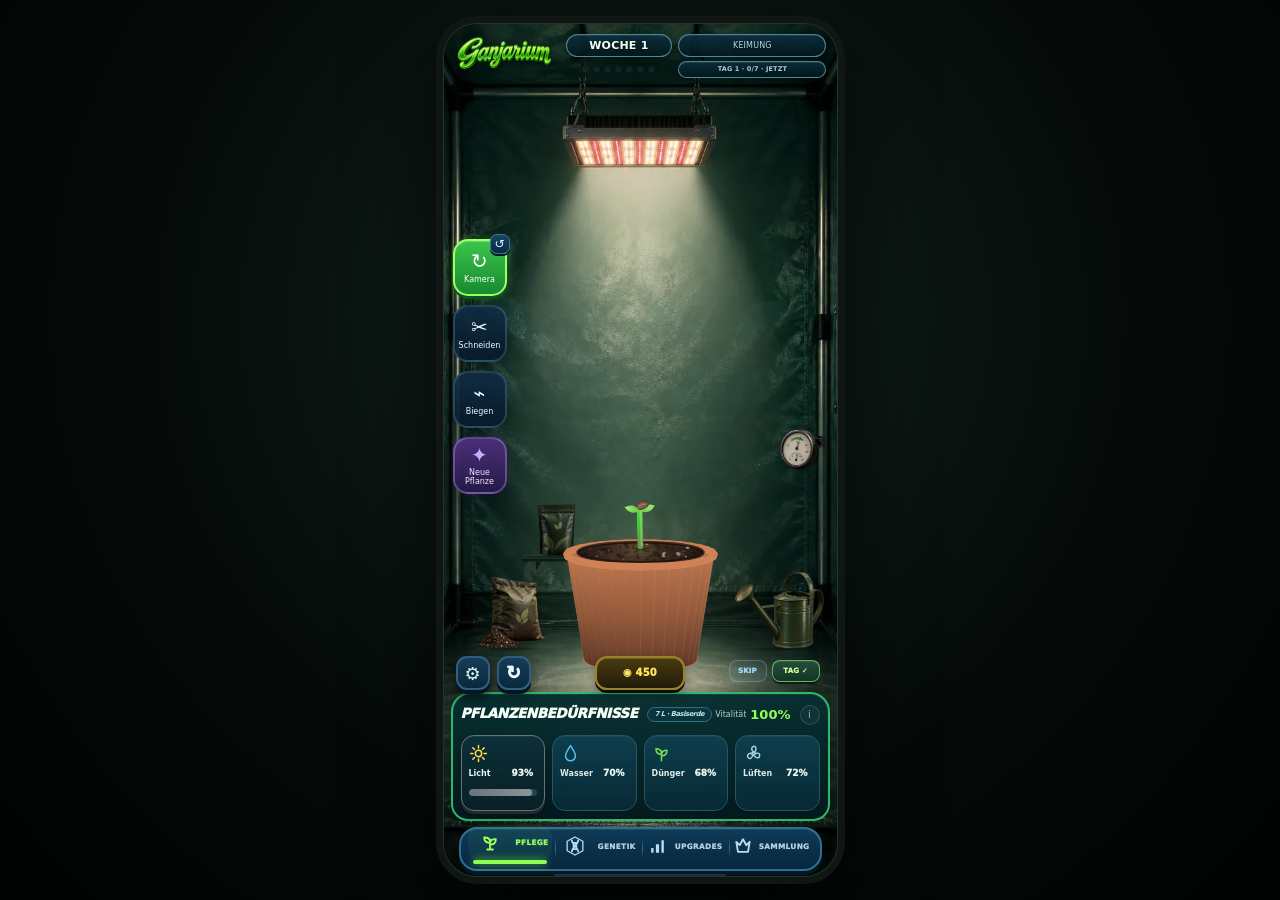
==== commit 5aa74ea8: "Replace tall header with compact floating status pills" ====
--- a/index.html
+++ b/index.html
@@ -3156,6 +3156,40 @@
 #mobileGameUI .ganjarium-wordmark img{display:block;width:100%;height:auto;}
 @media(max-width:370px){
   #mobileGameUI .ganjarium-wordmark{left:8px!important;width:calc(50% - 104px);}
+}
+</style>
+<style id="v108FloatingHeader">
+/* Compact floating status pills leave the room hardware visible. */
+#mobileGameUI .ganjarium-wordmark{left:10px!important;top:calc(var(--safe-top) + 10px)!important;width:100px!important}
+#mobileGameUI .day-console{
+ left:122px!important;right:10px!important;top:calc(var(--safe-top) + 10px)!important;
+ width:auto!important;height:auto!important;min-height:0!important;padding:0!important;
+ display:block!important;transform:none!important;border:0!important;border-radius:0!important;
+ background:none!important;box-shadow:none!important;backdrop-filter:none!important;
+}
+#mobileGameUI .day-mid{display:grid!important;grid-template-columns:minmax(0,.9fr) minmax(0,1.25fr);grid-template-rows:23px 17px;gap:4px 6px;min-width:0!important;width:100%!important}
+#mobileGameUI #mobileDay,#mobileGameUI #mobilePhase,#mobileGameUI #weekProgressLabel{
+ box-sizing:border-box;display:flex;align-items:center;justify-content:center;
+ min-width:0;margin:0!important;padding:3px 6px;border:1px solid rgba(98,168,188,.75);
+ border-radius:999px;background:linear-gradient(180deg,rgba(12,47,62,.9),rgba(3,23,30,.88));
+ box-shadow:inset 0 1px 0 rgba(205,247,255,.09),0 2px 4px #0005;
+ white-space:nowrap;letter-spacing:.02em!important;text-shadow:0 1px 2px #0008;
+}
+#mobileGameUI #mobileDay{grid-column:1;grid-row:1;font-size:11px!important;line-height:1!important}
+#mobileGameUI #mobilePhase{grid-column:2;grid-row:1;font-size:8px!important;line-height:1!important;color:#b6dbe7}
+#mobileGameUI #weekProgressLabel{grid-column:2;grid-row:2;font-size:6.5px!important;line-height:1!important;padding:2px 4px;color:#c9e3e9}
+#mobileGameUI #turnDots{grid-column:1;grid-row:2;align-self:center;justify-content:center;gap:4px!important;margin:0!important}
+#mobileGameUI #turnDots i{width:5px!important;height:5px!important;box-shadow:none}
+#mobileGameUI .upgrade-demo-controls{inset:0!important;pointer-events:none}
+#mobileGameUI .upgrade-demo-controls button{position:absolute;top:calc(var(--safe-top) + 135px);width:32px;height:28px;border-radius:9px;background:rgba(3,25,31,.72);box-shadow:none;font-size:8px;pointer-events:auto}
+#mobileGameUI .upgrade-demo-controls [data-demo-upgrade="light"]{left:calc(50% - 80px)}
+#mobileGameUI .upgrade-demo-controls [data-demo-upgrade="vent"]{right:10px}
+@media(max-width:350px){
+ #mobileGameUI .ganjarium-wordmark{left:8px!important;width:83px!important}
+ #mobileGameUI .day-console{left:101px!important;right:8px!important}
+ #mobileGameUI .day-mid{column-gap:4px;grid-template-columns:minmax(0,.85fr) minmax(0,1.25fr)}
+ #mobileGameUI #mobileDay{font-size:10px!important}
+ #mobileGameUI #weekProgressLabel{font-size:6px!important}
 }
 </style>
 </head><body><div id="app"><canvas id="c"></canvas><div class="nav" id="nav"><div class="timeline-head"><b id="dayTitle">Tag 18</b><span id="phaseLabel">Wuchs</span></div><input id="daySlider" class="timeline-range" type="range" min="1" max="84" step="1" value="18" aria-label="Pflanzenalter in Tagen"><div class="phasebands" id="phasebands"></div></div><div class="rot" id="rot">0° · 0° · 100%</div><div class="hint">Objekt ziehen = 360° drehen und bis zur Draufsicht kippen · Mausrad oder Pinch = Zoom</div><div class="name"><span id="phase">Wuchs · Tag 18</span><b>Garden Dream #48291</b></div><div class="camnav" id="camnav"><div class="row"><button data-cam="front">Front</button><button data-cam="left">Links</button><button data-cam="right">Rechts</button></div><div class="row"><button data-cam="tiltfront">Zu mir</button><button data-cam="top">Drauf</button><button data-cam="reset">Reset</button></div></div><div class="toolhint" id="toolhint">Drehen: Pflanze ziehen</div><div class="tools" id="tools"><button data-tool="orbit" class="active">Drehen</button><button data-tool="bend">Biegen</button><button data-tool="prune">Beschnitt</button><button data-tool="reset" class="danger">Training reset</button></div>
@@ -4171,7 +4205,7 @@
   $('mobileDay').textContent='WOCHE '+Math.ceil(currentDay/7);
   const dayInWeek=((currentDay-1)%7)+1;
   $('mobilePhase').textContent=phaseForDay(currentDay).toUpperCase();
-  const weekProgressLabel=$('weekProgressLabel');if(weekProgressLabel){const ta=turnActionAvailability(),used=ta.used||0,time=gameState.plant.day>=84?'ERNTE':ta.wait>0?formatCountdown(ta.wait):ta.remaining<=0?'VOLL':'JETZT';weekProgressLabel.textContent='TAG '+currentDay+' · HEUTE '+used+'/7 · '+(ta.closed?'MORGEN':time);weekProgressLabel.title=ta.wait>0?'Nächster Zug in '+formatCountdown(ta.wait):ta.closed?'Tag beendet. Neue Züge am nächsten Kalendertag (Europe/Berlin).':ta.remaining<=0?'Alle 7 Züge für heute verbraucht.':'Sieben Züge pro Kalendertag, eine Stunde Abstand. Tageswechsel um 00:00 Uhr (Europe/Berlin).';}
+  const weekProgressLabel=$('weekProgressLabel');if(weekProgressLabel){const ta=turnActionAvailability(),used=ta.used||0,time=gameState.plant.day>=84?'ERNTE':ta.wait>0?formatCountdown(ta.wait):ta.remaining<=0?'VOLL':'JETZT';weekProgressLabel.textContent='TAG '+currentDay+' · '+used+'/7 · '+(ta.closed?'MORGEN':time);weekProgressLabel.title=ta.wait>0?'Nächster Zug in '+formatCountdown(ta.wait):ta.closed?'Tag beendet. Neue Züge am nächsten Kalendertag (Europe/Berlin).':ta.remaining<=0?'Alle 7 Züge für heute verbraucht.':'Sieben Züge pro Kalendertag, eine Stunde Abstand. Tageswechsel um 00:00 Uhr (Europe/Berlin).';}
   $('mobileVigor').innerHTML='Vitalität <strong>'+Math.round(vigor*100)+'%</strong><span class="info-dot">i</span>';
   const memory=gameState.plant?.conditionMemory||{};$('mobileVigor').title='Langzeitstress '+Math.round((memory.stressDebt||0)*100)+'% · Erholung '+Math.round((memory.recoveryMomentum||0)*100)+'%';
   const careStress=recentCareState();
@@ -5263,7 +5297,7 @@
 const OBJECT_PIVOT=v(0,-54,0);
 function viewPoint(p){const local=sub(p,OBJECT_PIVOT);return add(rotX(rotY(local)),OBJECT_PIVOT)}
 const ROOM_PLANT_FLOOR_SHIFT=14;
-let plantAutoScale=.8,plantAutoCy=H*.62;function updatePlantViewport(P){let maxY=80;for(const ax of P.axes||[])for(const p of ax.pts||[])maxY=Math.max(maxY,p.y);const minY=-125;const appRect=document.getElementById('app').getBoundingClientRect();const dayRect=document.querySelector('.day-console')?.getBoundingClientRect();const topLimit=Math.max(96,(dayRect?dayRect.bottom-appRect.top:82)+72);/* V81: keep the full pot/plant assembly slightly lower so it sits on the grow-room floor in perspective. */const bottomLimit=Math.min(H-136,H-196);const worldSpan=Math.max(280,(maxY+62)-minY);const earlyBoost=currentDay<=7?1.20:currentDay<=14?1.11:currentDay<=24?1.05:1;plantAutoScale=clamp(((bottomLimit-topLimit)/worldSpan)*earlyBoost,.50,1.18);plantAutoCy=bottomLimit+ROOM_PLANT_FLOOR_SHIFT+minY*plantAutoScale;}function proj(p){let q=viewPoint(p);const base=plantAutoScale*zoom;const topView=Math.abs(pitch)>1.36;const persp=topView?1:clamp(1/(1-q.z/1700),.72,1.45);const scale=base*persp;const cy=topView?(H*.50):plantAutoCy;return{x:W/2+panX+q.x*scale,y:cy+panY-q.y*scale,z:q.z,scale}}
+let plantAutoScale=.8,plantAutoCy=H*.62;function updatePlantViewport(P){let maxY=80;for(const ax of P.axes||[])for(const p of ax.pts||[])maxY=Math.max(maxY,p.y);const minY=-125;const appRect=document.getElementById('app').getBoundingClientRect();const dayRect=document.querySelector('.day-console')?.getBoundingClientRect();const topLimit=Math.max(164,(dayRect?dayRect.bottom-appRect.top:82)+72);/* V81: keep the full pot/plant assembly slightly lower so it sits on the grow-room floor in perspective. */const bottomLimit=Math.min(H-136,H-196);const worldSpan=Math.max(280,(maxY+62)-minY);const earlyBoost=currentDay<=7?1.20:currentDay<=14?1.11:currentDay<=24?1.05:1;plantAutoScale=clamp(((bottomLimit-topLimit)/worldSpan)*earlyBoost,.50,1.18);plantAutoCy=bottomLimit+ROOM_PLANT_FLOOR_SHIFT+minY*plantAutoScale;}function proj(p){let q=viewPoint(p);const base=plantAutoScale*zoom;const topView=Math.abs(pitch)>1.36;const persp=topView?1:clamp(1/(1-q.z/1700),.72,1.45);const scale=base*persp;const cy=topView?(H*.50):plantAutoCy;return{x:W/2+panX+q.x*scale,y:cy+panY-q.y*scale,z:q.z,scale}}
 function rng(seed){let s=seed|0;return()=>{s^=s<<13;s^=s>>>17;s^=s<<5;return((s>>>0)%100000)/100000}}
 function axisDir(pts,i){const a=pts[Math.max(0,i-1)],b=pts[Math.min(pts.length-1,i+1)];return norm(sub(b,a))}
 function leafPoly(L,Wd,maturity=1,serration=.085){
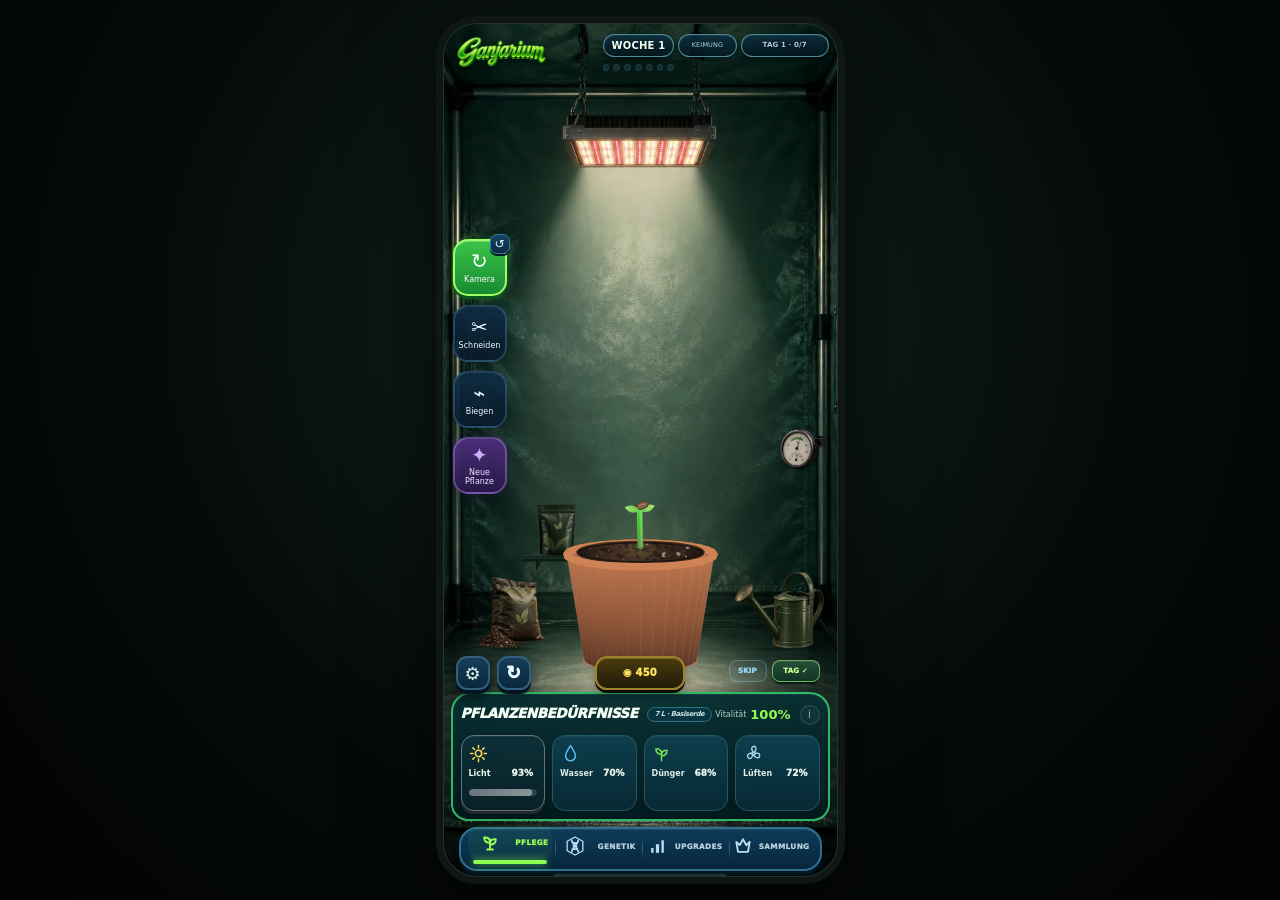
==== commit 9b6ed3cf: "Match V2 header: centered week and side-by-side phase and day pills" ====
--- a/index.html
+++ b/index.html
@@ -3158,26 +3158,26 @@
   #mobileGameUI .ganjarium-wordmark{left:8px!important;width:calc(50% - 104px);}
 }
 </style>
-<style id="v108FloatingHeader">
+<style id="v109FloatingHeader">
 /* Compact floating status pills leave the room hardware visible. */
-#mobileGameUI .ganjarium-wordmark{left:10px!important;top:calc(var(--safe-top) + 10px)!important;width:100px!important}
+#mobileGameUI .ganjarium-wordmark{left:10px!important;top:calc(var(--safe-top) + 10px)!important;width:94px!important}
 #mobileGameUI .day-console{
- left:122px!important;right:10px!important;top:calc(var(--safe-top) + 10px)!important;
+ left:40.5%!important;right:8px!important;top:calc(var(--safe-top) + 10px)!important;
  width:auto!important;height:auto!important;min-height:0!important;padding:0!important;
  display:block!important;transform:none!important;border:0!important;border-radius:0!important;
  background:none!important;box-shadow:none!important;backdrop-filter:none!important;
 }
-#mobileGameUI .day-mid{display:grid!important;grid-template-columns:minmax(0,.9fr) minmax(0,1.25fr);grid-template-rows:23px 17px;gap:4px 6px;min-width:0!important;width:100%!important}
+#mobileGameUI .day-mid{display:grid!important;grid-template-columns:minmax(0,1.1fr) minmax(0,.9fr) minmax(0,1.35fr);grid-template-rows:23px 12px;gap:4px 4px;min-width:0!important;width:100%!important}
 #mobileGameUI #mobileDay,#mobileGameUI #mobilePhase,#mobileGameUI #weekProgressLabel{
  box-sizing:border-box;display:flex;align-items:center;justify-content:center;
- min-width:0;margin:0!important;padding:3px 6px;border:1px solid rgba(98,168,188,.75);
+ min-width:0;margin:0!important;padding:3px 3px;border:1px solid rgba(98,168,188,.75);
  border-radius:999px;background:linear-gradient(180deg,rgba(12,47,62,.9),rgba(3,23,30,.88));
  box-shadow:inset 0 1px 0 rgba(205,247,255,.09),0 2px 4px #0005;
  white-space:nowrap;letter-spacing:.02em!important;text-shadow:0 1px 2px #0008;
 }
-#mobileGameUI #mobileDay{grid-column:1;grid-row:1;font-size:11px!important;line-height:1!important}
-#mobileGameUI #mobilePhase{grid-column:2;grid-row:1;font-size:8px!important;line-height:1!important;color:#b6dbe7}
-#mobileGameUI #weekProgressLabel{grid-column:2;grid-row:2;font-size:6.5px!important;line-height:1!important;padding:2px 4px;color:#c9e3e9}
+#mobileGameUI #mobileDay{grid-column:1;grid-row:1;font-size:10px!important;line-height:1!important}
+#mobileGameUI #mobilePhase{grid-column:2;grid-row:1;font-size:6.5px!important;line-height:1!important;color:#b6dbe7}
+#mobileGameUI #weekProgressLabel{grid-column:3;grid-row:1;font-size:7px!important;line-height:1!important;padding:2px 4px;color:#c9e3e9}
 #mobileGameUI #turnDots{grid-column:1;grid-row:2;align-self:center;justify-content:center;gap:4px!important;margin:0!important}
 #mobileGameUI #turnDots i{width:5px!important;height:5px!important;box-shadow:none}
 #mobileGameUI .upgrade-demo-controls{inset:0!important;pointer-events:none}
@@ -3185,12 +3185,12 @@
 #mobileGameUI .upgrade-demo-controls [data-demo-upgrade="light"]{left:calc(50% - 80px)}
 #mobileGameUI .upgrade-demo-controls [data-demo-upgrade="vent"]{right:10px}
 @media(max-width:350px){
- #mobileGameUI .ganjarium-wordmark{left:8px!important;width:83px!important}
- #mobileGameUI .day-console{left:101px!important;right:8px!important}
- #mobileGameUI .day-mid{column-gap:4px;grid-template-columns:minmax(0,.85fr) minmax(0,1.25fr)}
- #mobileGameUI #mobileDay{font-size:10px!important}
+ #mobileGameUI .ganjarium-wordmark{left:8px!important;width:82px!important}
+ #mobileGameUI #mobileDay{font-size:8px!important}
+ #mobileGameUI #mobilePhase{font-size:5.5px!important}
  #mobileGameUI #weekProgressLabel{font-size:6px!important}
 }
+#mobileGameUI #turnDots i.pending{background:#234e5f;border-color:#3a6877}
 </style>
 </head><body><div id="app"><canvas id="c"></canvas><div class="nav" id="nav"><div class="timeline-head"><b id="dayTitle">Tag 18</b><span id="phaseLabel">Wuchs</span></div><input id="daySlider" class="timeline-range" type="range" min="1" max="84" step="1" value="18" aria-label="Pflanzenalter in Tagen"><div class="phasebands" id="phasebands"></div></div><div class="rot" id="rot">0° · 0° · 100%</div><div class="hint">Objekt ziehen = 360° drehen und bis zur Draufsicht kippen · Mausrad oder Pinch = Zoom</div><div class="name"><span id="phase">Wuchs · Tag 18</span><b>Garden Dream #48291</b></div><div class="camnav" id="camnav"><div class="row"><button data-cam="front">Front</button><button data-cam="left">Links</button><button data-cam="right">Rechts</button></div><div class="row"><button data-cam="tiltfront">Zu mir</button><button data-cam="top">Drauf</button><button data-cam="reset">Reset</button></div></div><div class="toolhint" id="toolhint">Drehen: Pflanze ziehen</div><div class="tools" id="tools"><button data-tool="orbit" class="active">Drehen</button><button data-tool="bend">Biegen</button><button data-tool="prune">Beschnitt</button><button data-tool="reset" class="danger">Training reset</button></div>
 <div class="mobile-game-ui" id="mobileGameUI"><div class="equipment2d-layer" id="equipment2dLayer" aria-hidden="true"></div>
@@ -4205,7 +4205,7 @@
   $('mobileDay').textContent='WOCHE '+Math.ceil(currentDay/7);
   const dayInWeek=((currentDay-1)%7)+1;
   $('mobilePhase').textContent=phaseForDay(currentDay).toUpperCase();
-  const weekProgressLabel=$('weekProgressLabel');if(weekProgressLabel){const ta=turnActionAvailability(),used=ta.used||0,time=gameState.plant.day>=84?'ERNTE':ta.wait>0?formatCountdown(ta.wait):ta.remaining<=0?'VOLL':'JETZT';weekProgressLabel.textContent='TAG '+currentDay+' · '+used+'/7 · '+(ta.closed?'MORGEN':time);weekProgressLabel.title=ta.wait>0?'Nächster Zug in '+formatCountdown(ta.wait):ta.closed?'Tag beendet. Neue Züge am nächsten Kalendertag (Europe/Berlin).':ta.remaining<=0?'Alle 7 Züge für heute verbraucht.':'Sieben Züge pro Kalendertag, eine Stunde Abstand. Tageswechsel um 00:00 Uhr (Europe/Berlin).';}
+  const weekProgressLabel=$('weekProgressLabel');if(weekProgressLabel){const ta=turnActionAvailability(),used=ta.used||0,time=gameState.plant.day>=84?'ERNTE':ta.wait>0?formatCountdown(ta.wait):ta.remaining<=0?'VOLL':'JETZT';weekProgressLabel.textContent='TAG '+currentDay+' · '+used+'/7';weekProgressLabel.setAttribute('aria-label','Tag '+currentDay+', '+used+' von 7 Zügen, '+(ta.closed?'MORGEN':time));weekProgressLabel.title=ta.wait>0?'Nächster Zug in '+formatCountdown(ta.wait):ta.closed?'Tag beendet. Neue Züge am nächsten Kalendertag (Europe/Berlin).':ta.remaining<=0?'Alle 7 Züge für heute verbraucht.':'Sieben Züge pro Kalendertag, eine Stunde Abstand. Tageswechsel um 00:00 Uhr (Europe/Berlin).';}
   $('mobileVigor').innerHTML='Vitalität <strong>'+Math.round(vigor*100)+'%</strong><span class="info-dot">i</span>';
   const memory=gameState.plant?.conditionMemory||{};$('mobileVigor').title='Langzeitstress '+Math.round((memory.stressDebt||0)*100)+'% · Erholung '+Math.round((memory.recoveryMomentum||0)*100)+'%';
   const careStress=recentCareState();
@@ -4249,7 +4249,7 @@
   if($('turnSub'))$('turnSub').textContent=a.sub;
   const eq=$('equipmentBadge');if(eq){const lv=gameState.progression?.levels||{};const total=UPGRADE_CATEGORY_ORDER.reduce((a,id)=>a+Math.max(0,(lv[id]||1)-1),0);eq.textContent=total?'GROW ROOM · '+total+' UPGRADES':'STARTER SETUP';}
   $('devBypass').classList.toggle('on',!!gameState.settings.debugBypass);
-  if(weekProgressLabel&&clockDemoEnabled())weekProgressLabel.textContent='DEMO · TAG '+currentDay+' · '+(gameState.turn.turnsToday||0)+'/7';
+  if(weekProgressLabel&&clockDemoEnabled())weekProgressLabel.textContent='TAG '+currentDay+' · '+(gameState.turn.turnsToday||0)+'/7';
   const dots=document.querySelectorAll('#turnDots i');
   // V99: seven dots show the real calendar day allowance, even after an early close.
   const done=Math.max(0,Math.min(MAX_TURNS_PER_PLANT_DAY,Number(gameState.turn?.turnsToday)||0));
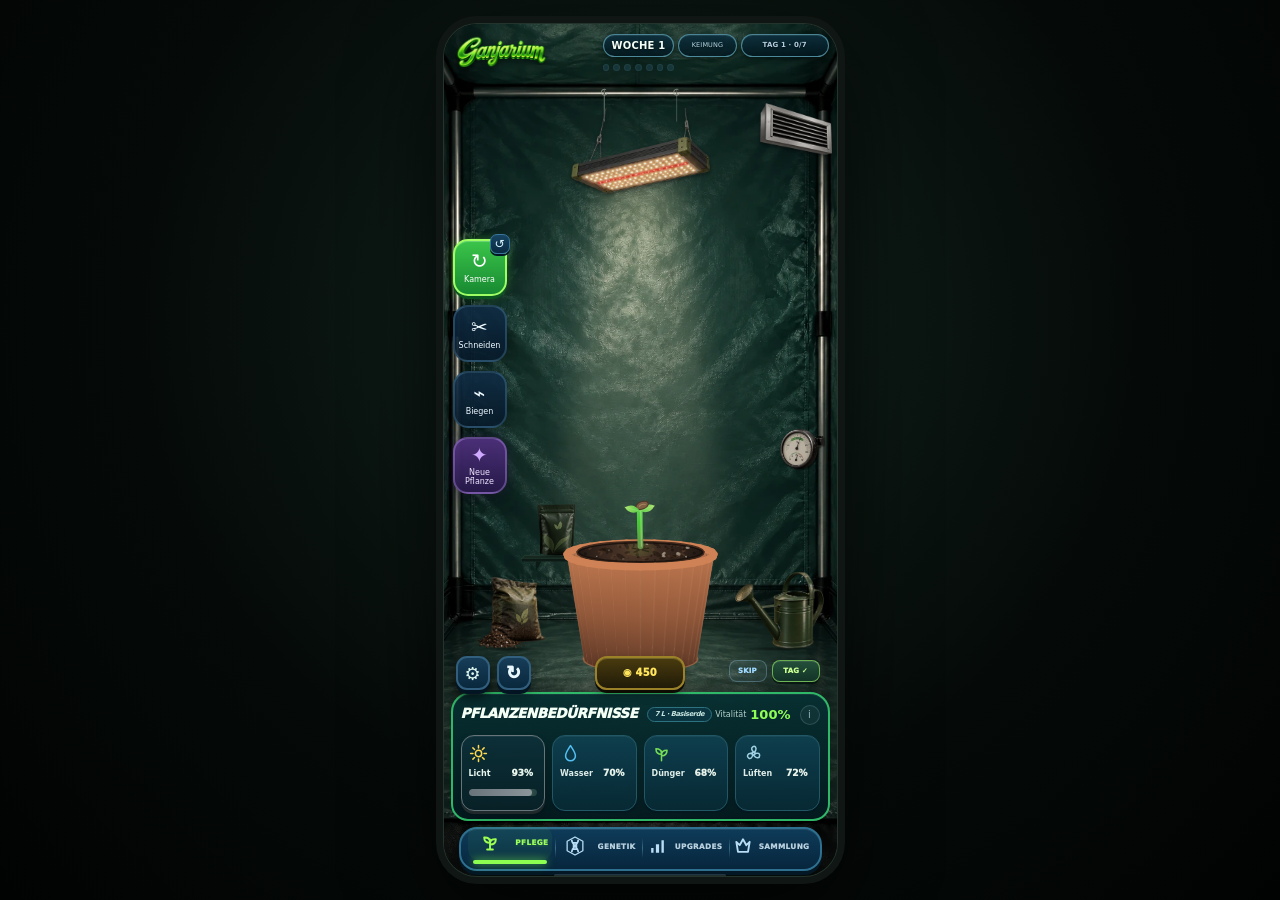
==== commit 855f7dd6: "Render lamp and ventilation independently on a fixed grow tent" ====
--- a/index.html
+++ b/index.html
@@ -3091,7 +3091,7 @@
 .mobile-game-ui .next-grow-unlocks-v90 b{display:inline-flex;align-items:center;min-height:19px;padding:0 7px;border:1px solid rgba(173,255,105,.33);border-radius:7px;background:rgba(127,255,81,.08);color:#cfff8a;font:1000 6px/1 system-ui;letter-spacing:.35px}
 </style><style id="v98SceneEquipment">
 .mobile-game-ui .equipment2d-layer{z-index:5!important;pointer-events:none!important;overflow:hidden!important}
-.mobile-game-ui .room-equipment-hit{position:absolute;display:block;border:0;background:transparent;box-shadow:none;padding:0;pointer-events:none;transform:none;opacity:1}
+.mobile-game-ui .room-equipment-hit{position:absolute;display:block;border:0;background:transparent;box-shadow:none;padding:0;pointer-events:none;transform:none;opacity:1;color:transparent;font-size:0}
 .mobile-game-ui.upgrade-demo-active .room-equipment-hit{pointer-events:auto;cursor:pointer;touch-action:manipulation}
 @media(max-height:760px){
 .mobile-game-ui .tool-rail{top:calc(var(--safe-top) + 22vh)!important}
@@ -3314,7 +3314,7 @@
 <div class="dev-drawer" id="devDrawer"><div class="dev-head"><strong>Entwicklungsmodus</strong><button id="devClose">×</button></div><div class="dev-grid"><button id="devFlowerSheet">100 Blüten vergleichen</button><button id="devUpgradeDemo">Upgrade-Demo</button><button id="devBypass">Wartezeit umgehen</button><button id="devGood">Tag 36 perfekt</button><button id="devGoodNarrow">Tag 36 perfekt (schmal)</button><button id="devGoodBushy">Tag 36 buschig</button><button id="devStress">Tag 36 mit Stress</button><button id="devDry">7 Tage trocken</button><button id="devDef">7 Tage N-Mangel</button><button id="devWet">5 Tage zu nass</button><button id="devBurn">5 Tage überdüngt</button><button id="devHarvest">Zum Erntetag</button><button id="devCoins">+50.000 Coins</button><button id="devReset">Spiel reset</button></div></div>
 <div class="toast" id="gameToast"></div>
 </div><script src="assets/cultivars.js?v=102"></script>
-<script src="assets/flower-art.js?v=102"></script><script src="assets/game-clock.js?v=99"></script><script src="assets/room-equipment-layout.js?v=98"></script><script src="assets/equipment/room-v98/manifest.js?v=98"></script><script src="assets/equipment/store-v105/manifest.js?v=105"></script><script src="assets/store-equipment.js?v=105"></script><script>
+<script src="assets/flower-art.js?v=102"></script><script src="assets/game-clock.js?v=99"></script><script src="assets/room-equipment-layout.js?v=98"></script><script src="assets/equipment/room-v98/manifest.js?v=98"></script><script src="assets/equipment/store-v105/manifest.js?v=105"></script><script src="assets/room-hardware.js?v=110"></script><script src="assets/store-equipment.js?v=105"></script><script>
 (()=>{
 const CFG={"stemSway":13.5,"stemFine":4.9,"stemWidth":8.0,"branchLen":1.02,"branchSpread":1.04,"branchUp":0.42,"branchIrreg":0.34,"leafLen":68,"leafWidth":6.4,"leafUp":0.79,"leafScale":1.04,"lowerBoost":1.26,"nodeBulge":1.28,"branchTaper":0.61,"petiole":13.6,"internodeVar":0.18,"sec":0.68};
 const LEAF={"length":82,"width":5.4,"youngSpread":0.15,"matureSpread":1.4,"youngLift":1.21,"matureLift":0.46,"serration":0.103,"sideProjection":0.83,"individualTwist":0.18,"tipCurl":3.6};
@@ -4637,37 +4637,7 @@
 const GROWROOM_VISUAL_TIERS=5;
 const growRoomBackgroundImages=new Map();
 let growRoomMatrixPreloadStarted=false;
-function preloadGrowRoomBackgroundMatrix(){
-  if(growRoomMatrixPreloadStarted)return;
-  growRoomMatrixPreloadStarted=true;
-  const levels=growRoomBackgroundLevels();
-  const ordered=[];
-  for(let radius=1;radius<=4;radius++){
-    for(let l=1;l<=5;l++)for(let v=1;v<=5;v++){
-      if(Math.max(Math.abs(l-levels.light),Math.abs(v-levels.vent))!==radius)continue;
-      ordered.push([l,v]);
-    }
-  }
-  let cursor=0;
-  const loadBatch=deadline=>{
-    let loaded=0;
-    while(cursor<ordered.length&&loaded<4&&(!deadline||deadline.timeRemaining()>2)){
-      const [l,v]=ordered[cursor++],src=GROWROOM_BACKGROUND_BASE+'growroom-l'+l+'-v'+v+'.webp?v=78sharp';
-      if(growRoomBackgroundImages.has(src))continue;
-      const img=new Image(),rec={img,loaded:false,failed:false};
-      growRoomBackgroundImages.set(src,rec);
-      img.onload=()=>{rec.loaded=true;};
-      img.onerror=()=>{rec.failed=true;};
-      img.src=src;loaded++;
-    }
-    if(cursor<ordered.length){
-      if('requestIdleCallback' in window)requestIdleCallback(loadBatch,{timeout:2200});
-      else setTimeout(()=>loadBatch(null),650);
-    }
-  };
-  if('requestIdleCallback' in window)requestIdleCallback(loadBatch,{timeout:1400});
-  else setTimeout(()=>loadBatch(null),450);
-}
+function preloadGrowRoomBackgroundMatrix(){} // One permanent tent, no combination preloading.
 function growRoomVisualTier(level){
   return Math.max(1,Math.min(GROWROOM_VISUAL_TIERS,Number(level)||1));
 }
@@ -4678,8 +4648,7 @@
   };
 }
 function growRoomBackgroundPath(){
-  const t=growRoomBackgroundLevels();
-  return GROWROOM_BACKGROUND_BASE+'growroom-l'+t.light+'-v'+t.vent+'.webp?v=78sharp';
+  return 'assets/growroom/independent-v110/tent.webp';
 }
 function ensureGrowRoomBackgroundImage(){
   const src=growRoomBackgroundPath();
@@ -4758,11 +4727,11 @@
 }
 function renderRoomEquipmentCanvases(root=document){root.querySelectorAll('canvas[data-eq-strip]').forEach(renderRoomEquipmentCanvas);}
 function roomEquipmentPlacements(w=W,h=H){
-  const rec=ensureGrowRoomBackgroundImage();if(!rec?.loaded)return [];
+  const rec=ensureGrowRoomBackgroundImage();if(!rec?.loaded&&!rec?.failed)return [];
   return window.GanjariumRoomLayout.ids.flatMap(id=>{
     const strip=roomEquipmentLoaded.get(id);if(!strip)return [];
     const level=visualUpgradeLevel(id),seg=strip.segments[level-1];
-    return [window.GanjariumRoomLayout.placement(id,level,seg,rec.img.naturalWidth,rec.img.naturalHeight,w,h,roomSceneFloorLimit())];
+    return [window.GanjariumRoomLayout.placement(id,level,seg,rec.img.naturalWidth||900,rec.img.naturalHeight||1600,w,h,roomSceneFloorLimit())];
   });
 }
 function layoutRoomEquipmentHits(){
@@ -4774,8 +4743,10 @@
 }
 function drawIntegratedRoomEquipment(g){
   const placements=roomEquipmentPlacements();
+  window.GanjariumRoomHardware.drawLight(g,placements.find(p=>p.id==='light'));
   for(const p of placements){
     const {img,segments}=roomEquipmentLoaded.get(p.id),seg=segments[p.level-1];
+    if(p.surface==='overhead'){window.GanjariumRoomHardware.draw(g,p,img,seg);continue;}
     if(p.surface==='shelf')window.GanjariumRoomLayout.shelf(g,p);
     window.GanjariumRoomLayout.shadow(g,p);
     g.save();g.filter='brightness(.86) saturate(.82)';
@@ -6896,6 +6867,7 @@
     return;
   }
   buildWorldBackgroundFallback();
+  if(worldBgCanvas){const g=worldBgCanvas.getContext('2d');g.setTransform(DPR,0,0,DPR,0,0);drawIntegratedRoomEquipment(g);}
 }
 function drawWorldBackground(){if(!worldBgCanvas||worldBgW!==W||worldBgH!==H||worldBgFloorLimit!==roomSceneFloorLimit())buildWorldBackground();if(worldBgCanvas)ctx.drawImage(worldBgCanvas,0,0,W,H)}
 
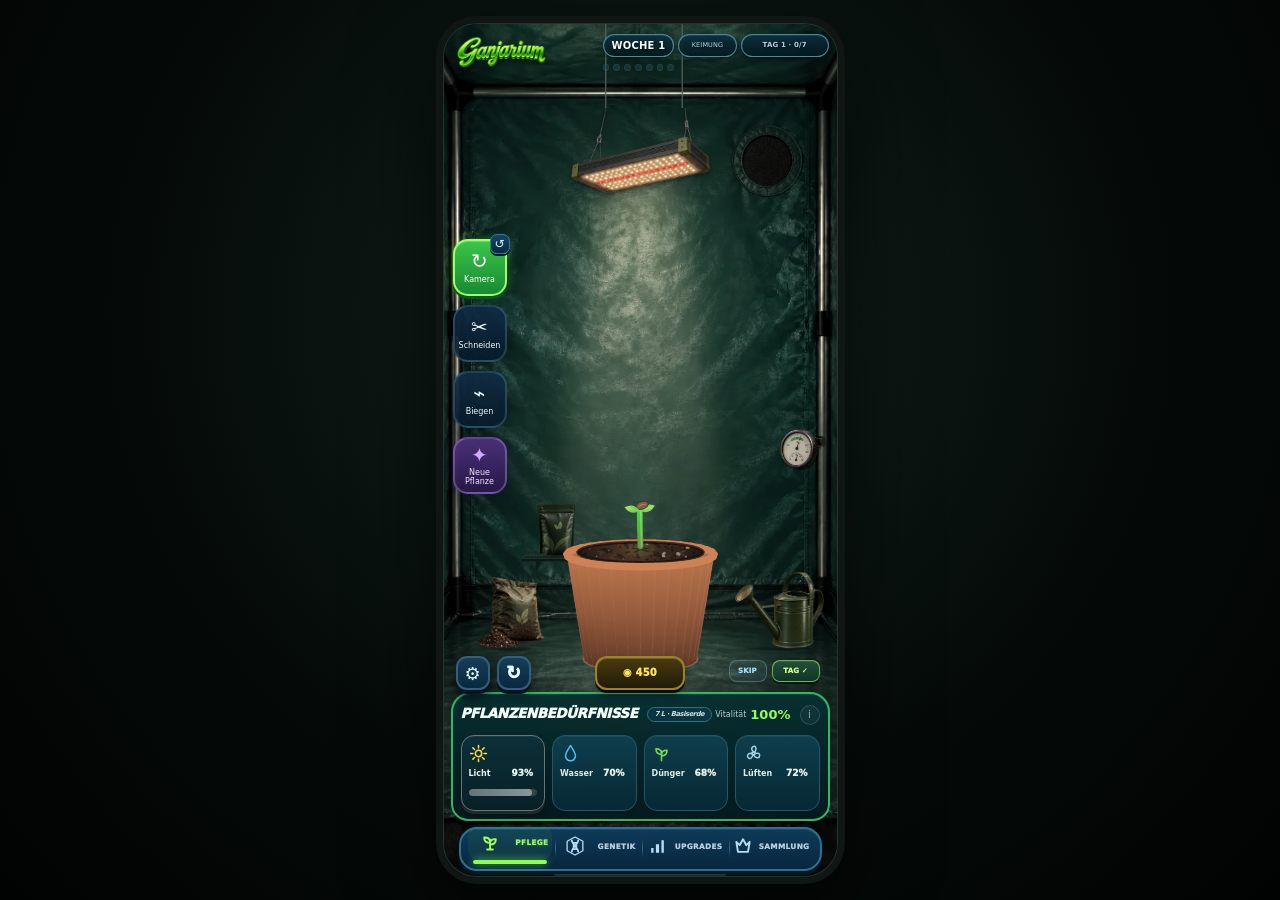
==== commit 709f7bc9: "Integrate ventilation into tent backgrounds and suspend lamps from above" ====
--- a/index.html
+++ b/index.html
@@ -3314,7 +3314,7 @@
 <div class="dev-drawer" id="devDrawer"><div class="dev-head"><strong>Entwicklungsmodus</strong><button id="devClose">×</button></div><div class="dev-grid"><button id="devFlowerSheet">100 Blüten vergleichen</button><button id="devUpgradeDemo">Upgrade-Demo</button><button id="devBypass">Wartezeit umgehen</button><button id="devGood">Tag 36 perfekt</button><button id="devGoodNarrow">Tag 36 perfekt (schmal)</button><button id="devGoodBushy">Tag 36 buschig</button><button id="devStress">Tag 36 mit Stress</button><button id="devDry">7 Tage trocken</button><button id="devDef">7 Tage N-Mangel</button><button id="devWet">5 Tage zu nass</button><button id="devBurn">5 Tage überdüngt</button><button id="devHarvest">Zum Erntetag</button><button id="devCoins">+50.000 Coins</button><button id="devReset">Spiel reset</button></div></div>
 <div class="toast" id="gameToast"></div>
 </div><script src="assets/cultivars.js?v=102"></script>
-<script src="assets/flower-art.js?v=102"></script><script src="assets/game-clock.js?v=99"></script><script src="assets/room-equipment-layout.js?v=98"></script><script src="assets/equipment/room-v98/manifest.js?v=98"></script><script src="assets/equipment/store-v105/manifest.js?v=105"></script><script src="assets/room-hardware.js?v=110"></script><script src="assets/store-equipment.js?v=105"></script><script>
+<script src="assets/flower-art.js?v=102"></script><script src="assets/game-clock.js?v=99"></script><script src="assets/room-equipment-layout.js?v=98"></script><script src="assets/equipment/room-v98/manifest.js?v=98"></script><script src="assets/equipment/store-v105/manifest.js?v=105"></script><script src="assets/room-hardware.js?v=111"></script><script src="assets/store-equipment.js?v=105"></script><script>
 (()=>{
 const CFG={"stemSway":13.5,"stemFine":4.9,"stemWidth":8.0,"branchLen":1.02,"branchSpread":1.04,"branchUp":0.42,"branchIrreg":0.34,"leafLen":68,"leafWidth":6.4,"leafUp":0.79,"leafScale":1.04,"lowerBoost":1.26,"nodeBulge":1.28,"branchTaper":0.61,"petiole":13.6,"internodeVar":0.18,"sec":0.68};
 const LEAF={"length":82,"width":5.4,"youngSpread":0.15,"matureSpread":1.4,"youngLift":1.21,"matureLift":0.46,"serration":0.103,"sideProjection":0.83,"individualTwist":0.18,"tipCurl":3.6};
@@ -4637,7 +4637,12 @@
 const GROWROOM_VISUAL_TIERS=5;
 const growRoomBackgroundImages=new Map();
 let growRoomMatrixPreloadStarted=false;
-function preloadGrowRoomBackgroundMatrix(){} // One permanent tent, no combination preloading.
+function preloadGrowRoomBackgroundMatrix(){} // Ventilation is integrated into five tent images; lamps stay independent.
+let lastReadyGrowRoomBackground=null;
+function readyGrowRoomBackgroundImage(){
+  const selected=ensureGrowRoomBackgroundImage();
+  return selected.loaded?selected:lastReadyGrowRoomBackground||selected;
+}
 function growRoomVisualTier(level){
   return Math.max(1,Math.min(GROWROOM_VISUAL_TIERS,Number(level)||1));
 }
@@ -4648,7 +4653,7 @@
   };
 }
 function growRoomBackgroundPath(){
-  return 'assets/growroom/independent-v110/tent.webp';
+  return 'assets/growroom/hybrid-v111/vent-'+growRoomVisualTier(visualUpgradeLevel('vent'))+'.webp';
 }
 function ensureGrowRoomBackgroundImage(){
   const src=growRoomBackgroundPath();
@@ -4657,7 +4662,7 @@
   const img=new Image();
   rec={img,loaded:false,failed:false};
   growRoomBackgroundImages.set(src,rec);
-  img.onload=()=>{rec.loaded=true;worldBgCanvas=null;syncEquipment2D();requestRender();preloadGrowRoomBackgroundMatrix();};
+  img.onload=()=>{rec.loaded=true;if(src===growRoomBackgroundPath())lastReadyGrowRoomBackground=rec;worldBgCanvas=null;syncEquipment2D();requestRender();preloadGrowRoomBackgroundMatrix();};
   img.onerror=()=>{rec.failed=true;worldBgCanvas=null;syncEquipment2D();requestRender();};
   img.src=src;
   return rec;
@@ -4727,7 +4732,7 @@
 }
 function renderRoomEquipmentCanvases(root=document){root.querySelectorAll('canvas[data-eq-strip]').forEach(renderRoomEquipmentCanvas);}
 function roomEquipmentPlacements(w=W,h=H){
-  const rec=ensureGrowRoomBackgroundImage();if(!rec?.loaded&&!rec?.failed)return [];
+  const rec=readyGrowRoomBackgroundImage();if(!rec?.loaded&&!rec?.failed)return [];
   return window.GanjariumRoomLayout.ids.flatMap(id=>{
     const strip=roomEquipmentLoaded.get(id);if(!strip)return [];
     const level=visualUpgradeLevel(id),seg=strip.segments[level-1];
@@ -4765,17 +4770,18 @@
   if(demoVisualState.enabled)layer.querySelectorAll('[data-demo-upgrade]').forEach(el=>el.addEventListener('click',e=>{e.preventDefault();e.stopPropagation();cycleDemoVisual(el.dataset.demoUpgrade);}));
   ui?.classList.add('baked-growroom-ready');ui?.classList.remove('hybrid-equipment-ready');updateUpgradeDemoUI();requestRender();return true;
 }
+const roomDemoUpgradeIds=[...window.GanjariumRoomLayout.ids,"vent"];
 window.__GFROOMEQ={
-  setLevel:level=>window.__GFROOMEQ.setLevels(Object.fromEntries(window.GanjariumRoomLayout.ids.map(id=>[id,level]))),
+  setLevel:level=>window.__GFROOMEQ.setLevels(Object.fromEntries(roomDemoUpgradeIds.map(id=>[id,level]))),
   setLevels:(levels={})=>{
     demoVisualState.enabled=true;
-    for(const id of window.GanjariumRoomLayout.ids){
+    for(const id of roomDemoUpgradeIds){
       if(levels[id]!==undefined)demoVisualState.levels[id]=Math.max(1,Math.min(10,Number(levels[id])||1));
       else if(!Number.isFinite(Number(demoVisualState.levels[id])))demoVisualState.levels[id]=upgradeLevel(gameState,id);
     }
     syncEquipment2D();return window.__GFROOMEQ.snapshot();
   },
-  snapshot:()=>Object.fromEntries(window.GanjariumRoomLayout.ids.map(id=>[id,visualUpgradeLevel(id)])),
+  snapshot:()=>Object.fromEntries(roomDemoUpgradeIds.map(id=>[id,visualUpgradeLevel(id)])),
   sources:()=>({...ROOM_EQUIPMENT_ASSETS}),
   frame:()=>({width:W,height:H,floorLimit:roomSceneFloorLimit(),renderedFloorLimit:worldBgFloorLimit}),
   placements:()=>roomEquipmentPlacements().map(({view,...p})=>p),
@@ -6851,7 +6857,7 @@
 }
 function buildWorldBackground(){
   if(!W||!H)return;
-  const rec=ensureGrowRoomBackgroundImage();
+  const rec=readyGrowRoomBackgroundImage();
   if(rec?.loaded&&rec.img?.naturalWidth){
     const c=document.createElement('canvas');
     c.width=Math.max(1,Math.round(W*DPR));c.height=Math.max(1,Math.round(H*DPR));
@@ -7163,4 +7169,4 @@
 setInterval(()=>{if(document.visibilityState==='visible')updateGameHUD();},1000);
 resize();
 })();
-</script></body></html>+</script></body></html>
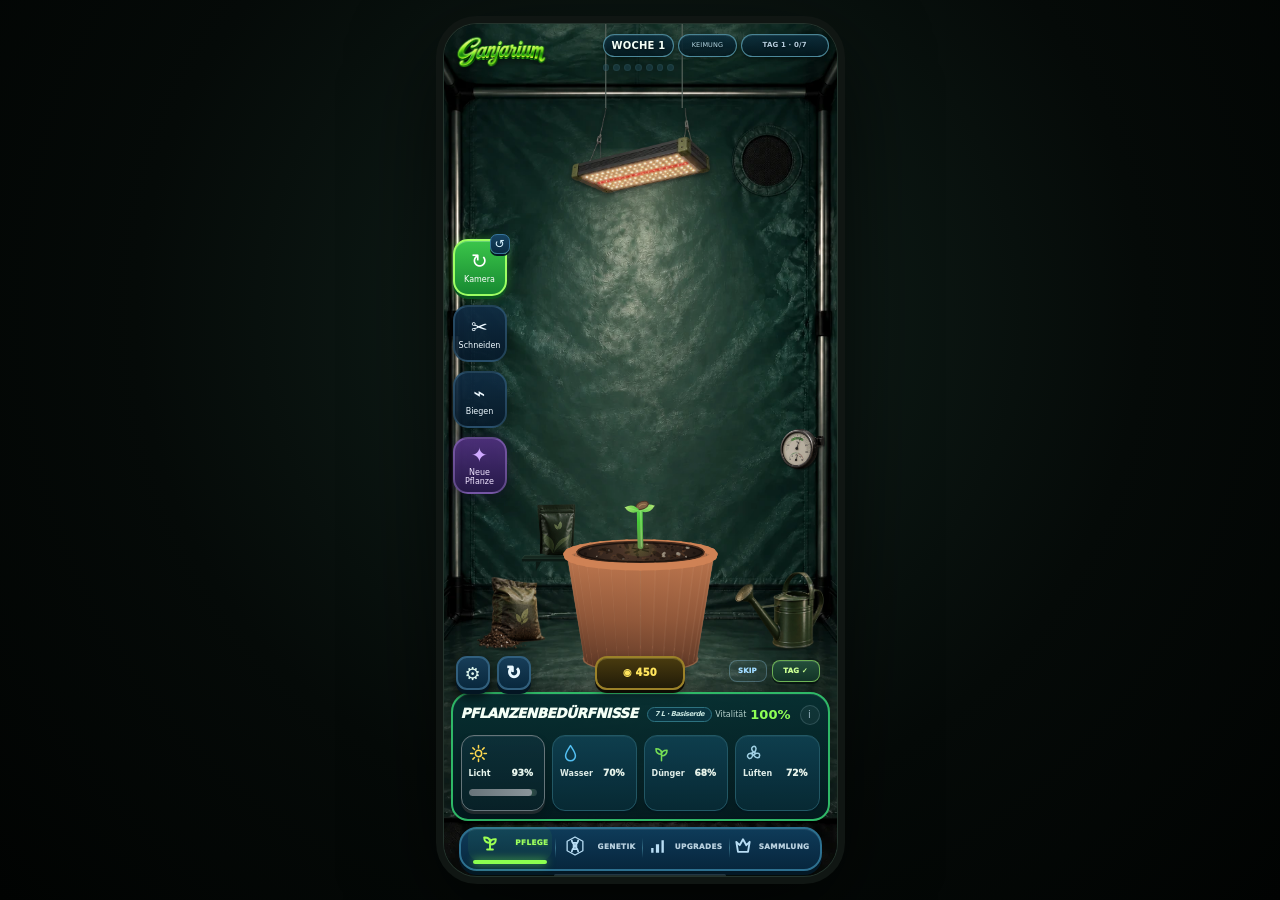
==== commit b4354a00: "Add ten ventilation demo designs and Safari-safe lamp light falloff" ====
--- a/index.html
+++ b/index.html
@@ -3314,7 +3314,7 @@
 <div class="dev-drawer" id="devDrawer"><div class="dev-head"><strong>Entwicklungsmodus</strong><button id="devClose">×</button></div><div class="dev-grid"><button id="devFlowerSheet">100 Blüten vergleichen</button><button id="devUpgradeDemo">Upgrade-Demo</button><button id="devBypass">Wartezeit umgehen</button><button id="devGood">Tag 36 perfekt</button><button id="devGoodNarrow">Tag 36 perfekt (schmal)</button><button id="devGoodBushy">Tag 36 buschig</button><button id="devStress">Tag 36 mit Stress</button><button id="devDry">7 Tage trocken</button><button id="devDef">7 Tage N-Mangel</button><button id="devWet">5 Tage zu nass</button><button id="devBurn">5 Tage überdüngt</button><button id="devHarvest">Zum Erntetag</button><button id="devCoins">+50.000 Coins</button><button id="devReset">Spiel reset</button></div></div>
 <div class="toast" id="gameToast"></div>
 </div><script src="assets/cultivars.js?v=102"></script>
-<script src="assets/flower-art.js?v=102"></script><script src="assets/game-clock.js?v=99"></script><script src="assets/room-equipment-layout.js?v=98"></script><script src="assets/equipment/room-v98/manifest.js?v=98"></script><script src="assets/equipment/store-v105/manifest.js?v=105"></script><script src="assets/room-hardware.js?v=111"></script><script src="assets/store-equipment.js?v=105"></script><script>
+<script src="assets/flower-art.js?v=102"></script><script src="assets/game-clock.js?v=99"></script><script src="assets/room-equipment-layout.js?v=98"></script><script src="assets/equipment/room-v98/manifest.js?v=98"></script><script src="assets/equipment/store-v105/manifest.js?v=105"></script><script src="assets/room-hardware.js?v=112"></script><script src="assets/store-equipment.js?v=105"></script><script>
 (()=>{
 const CFG={"stemSway":13.5,"stemFine":4.9,"stemWidth":8.0,"branchLen":1.02,"branchSpread":1.04,"branchUp":0.42,"branchIrreg":0.34,"leafLen":68,"leafWidth":6.4,"leafUp":0.79,"leafScale":1.04,"lowerBoost":1.26,"nodeBulge":1.28,"branchTaper":0.61,"petiole":13.6,"internodeVar":0.18,"sec":0.68};
 const LEAF={"length":82,"width":5.4,"youngSpread":0.15,"matureSpread":1.4,"youngLift":1.21,"matureLift":0.46,"serration":0.103,"sideProjection":0.83,"individualTwist":0.18,"tipCurl":3.6};
@@ -3754,7 +3754,8 @@
     packs:Object.fromEntries(Object.keys(ECONOMY_V88.packPrices).map(type=>[type,{...seedPackDefinition(type),unlocked:seedPackUnlocked(type,st)}]))
   };
 }
-const demoVisualState={enabled:false,levels:{}};
+const demoVisualState={enabled:false,levels:{},ventVariant:0};
+function roomVentVariant(){return demoVisualState.enabled?Math.max(0,Math.min(1,Number(demoVisualState.ventVariant)||0)):0;}
 function visualUpgradeLevel(id){
   if(demoVisualState.enabled&&Number.isFinite(Number(demoVisualState.levels[id])))return Math.max(1,Math.min(upgradeMaxLevel(id),Number(demoVisualState.levels[id])));
   return upgradeLevel(gameState,id);
@@ -3767,13 +3768,13 @@
   document.querySelectorAll('[data-demo-upgrade]').forEach(btn=>{
     const id=btn.dataset.demoUpgrade;if(!id)return;
     const level=visualUpgradeLevel(id),prefix=id==='light'?'L':id==='vent'?'V':'';
-    if(prefix)btn.textContent=prefix+level;
-    btn.title=(UPGRADE_CATEGORIES[id]?.name||id)+' Demo · Stufe '+level+'/'+upgradeMaxLevel(id);
+    if(prefix)btn.textContent=prefix+level+(id==='vent'&&demoVisualState.enabled?(roomVentVariant()?'B':'A'):'');
+    btn.title=(UPGRADE_CATEGORIES[id]?.name||id)+' Demo · Stufe '+level+'/'+upgradeMaxLevel(id)+(id==='vent'?' · Optik '+(roomVentVariant()?'B':'A'):'');
   });
 }
 function setUpgradeDemo(enabled){
   demoVisualState.enabled=!!enabled;
-  demoVisualState.levels={};
+  demoVisualState.levels={};demoVisualState.ventVariant=0;
   if(demoVisualState.enabled)UPGRADE_CATEGORY_ORDER.forEach(id=>demoVisualState.levels[id]=upgradeLevel(gameState,id));
   worldBgCanvas=null;updateUpgradeDemoUI();syncEquipment2D();invalidatePlant();requestRender();
   showGameToast(demoVisualState.enabled?'Upgrade-Demo aktiv · Objekte antippen':'Upgrade-Demo beendet');
@@ -3782,10 +3783,11 @@
   if(!demoVisualState.enabled||!UPGRADE_CATEGORIES[id])return;
   const max=upgradeMaxLevel(id),current=visualUpgradeLevel(id),next=current>=max?1:current+1;
   demoVisualState.levels[id]=next;
+  if(id==='vent'&&current>=max)demoVisualState.ventVariant=1-roomVentVariant();
   worldBgCanvas=null;
   if(id==='pot'||id==='substrate')invalidatePlant();
   updateUpgradeDemoUI();syncEquipment2D();requestRender();
-  showGameToast((UPGRADE_CATEGORIES[id]?.name||id)+' Demo · '+next+'/'+max);
+  showGameToast((UPGRADE_CATEGORIES[id]?.name||id)+' Demo · '+next+'/'+max+(id==='vent'?' · Optik '+(roomVentVariant()?'B':'A'):''));
 }
 function upgradePrice(id,level){const c=UPGRADE_CATEGORIES[id];if(!c||level<=1)return 0;return Math.round(c.baseCost*Math.pow(ECONOMY_V88.upgradeGrowth,level-2)/5)*5;}
 function categoryBenefits(id,level){const n=Math.max(1,Math.min(upgradeMaxLevel(id),level)),step=(id==='light'||id==='vent')?(n-1)*(9/4):n-1;
@@ -4653,7 +4655,7 @@
   };
 }
 function growRoomBackgroundPath(){
-  return 'assets/growroom/hybrid-v111/vent-'+growRoomVisualTier(visualUpgradeLevel('vent'))+'.webp';
+  return roomVentVariant()?'assets/growroom/hybrid-v112/vent-'+growRoomVisualTier(visualUpgradeLevel('vent'))+'-b.webp':'assets/growroom/hybrid-v111/vent-'+growRoomVisualTier(visualUpgradeLevel('vent'))+'.webp';
 }
 function ensureGrowRoomBackgroundImage(){
   const src=growRoomBackgroundPath();
@@ -4775,6 +4777,7 @@
   setLevel:level=>window.__GFROOMEQ.setLevels(Object.fromEntries(roomDemoUpgradeIds.map(id=>[id,level]))),
   setLevels:(levels={})=>{
     demoVisualState.enabled=true;
+    if(levels.ventVariant!==undefined)demoVisualState.ventVariant=Math.max(0,Math.min(1,Number(levels.ventVariant)||0));
     for(const id of roomDemoUpgradeIds){
       if(levels[id]!==undefined)demoVisualState.levels[id]=Math.max(1,Math.min(10,Number(levels[id])||1));
       else if(!Number.isFinite(Number(demoVisualState.levels[id])))demoVisualState.levels[id]=upgradeLevel(gameState,id);
@@ -4782,6 +4785,7 @@
     syncEquipment2D();return window.__GFROOMEQ.snapshot();
   },
   snapshot:()=>Object.fromEntries(roomDemoUpgradeIds.map(id=>[id,visualUpgradeLevel(id)])),
+  ventVariant:()=>roomVentVariant(),
   sources:()=>({...ROOM_EQUIPMENT_ASSETS}),
   frame:()=>({width:W,height:H,floorLimit:roomSceneFloorLimit(),renderedFloorLimit:worldBgFloorLimit}),
   placements:()=>roomEquipmentPlacements().map(({view,...p})=>p),
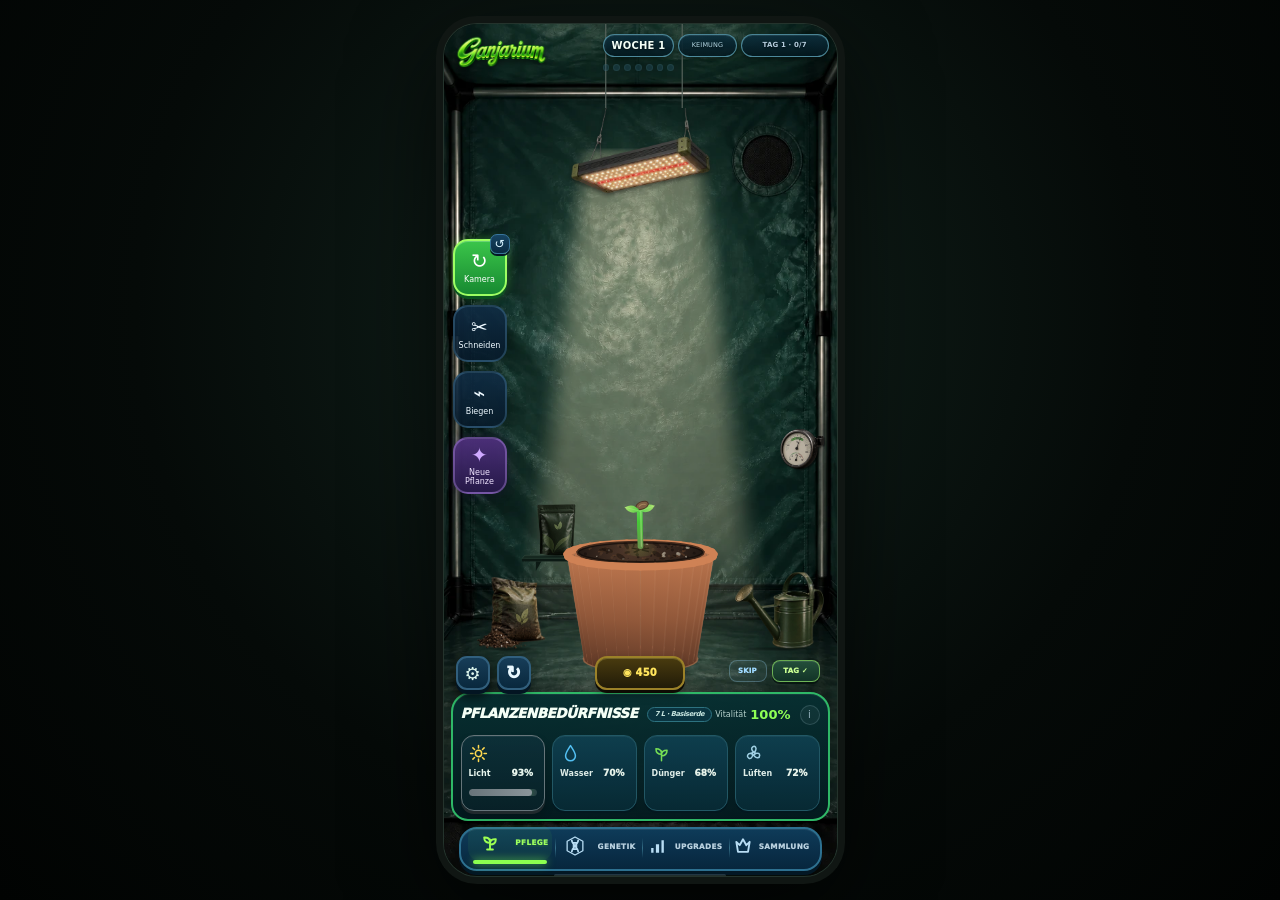
==== commit 41dace58: "Restore a clearly visible widening lamp cone with feathered edges" ====
--- a/index.html
+++ b/index.html
@@ -3314,7 +3314,7 @@
 <div class="dev-drawer" id="devDrawer"><div class="dev-head"><strong>Entwicklungsmodus</strong><button id="devClose">×</button></div><div class="dev-grid"><button id="devFlowerSheet">100 Blüten vergleichen</button><button id="devUpgradeDemo">Upgrade-Demo</button><button id="devBypass">Wartezeit umgehen</button><button id="devGood">Tag 36 perfekt</button><button id="devGoodNarrow">Tag 36 perfekt (schmal)</button><button id="devGoodBushy">Tag 36 buschig</button><button id="devStress">Tag 36 mit Stress</button><button id="devDry">7 Tage trocken</button><button id="devDef">7 Tage N-Mangel</button><button id="devWet">5 Tage zu nass</button><button id="devBurn">5 Tage überdüngt</button><button id="devHarvest">Zum Erntetag</button><button id="devCoins">+50.000 Coins</button><button id="devReset">Spiel reset</button></div></div>
 <div class="toast" id="gameToast"></div>
 </div><script src="assets/cultivars.js?v=102"></script>
-<script src="assets/flower-art.js?v=102"></script><script src="assets/game-clock.js?v=99"></script><script src="assets/room-equipment-layout.js?v=98"></script><script src="assets/equipment/room-v98/manifest.js?v=98"></script><script src="assets/equipment/store-v105/manifest.js?v=105"></script><script src="assets/room-hardware.js?v=112"></script><script src="assets/store-equipment.js?v=105"></script><script>
+<script src="assets/flower-art.js?v=102"></script><script src="assets/game-clock.js?v=99"></script><script src="assets/room-equipment-layout.js?v=98"></script><script src="assets/equipment/room-v98/manifest.js?v=98"></script><script src="assets/equipment/store-v105/manifest.js?v=105"></script><script src="assets/room-hardware.js?v=113"></script><script src="assets/store-equipment.js?v=105"></script><script>
 (()=>{
 const CFG={"stemSway":13.5,"stemFine":4.9,"stemWidth":8.0,"branchLen":1.02,"branchSpread":1.04,"branchUp":0.42,"branchIrreg":0.34,"leafLen":68,"leafWidth":6.4,"leafUp":0.79,"leafScale":1.04,"lowerBoost":1.26,"nodeBulge":1.28,"branchTaper":0.61,"petiole":13.6,"internodeVar":0.18,"sec":0.68};
 const LEAF={"length":82,"width":5.4,"youngSpread":0.15,"matureSpread":1.4,"youngLift":1.21,"matureLift":0.46,"serration":0.103,"sideProjection":0.83,"individualTwist":0.18,"tipCurl":3.6};
